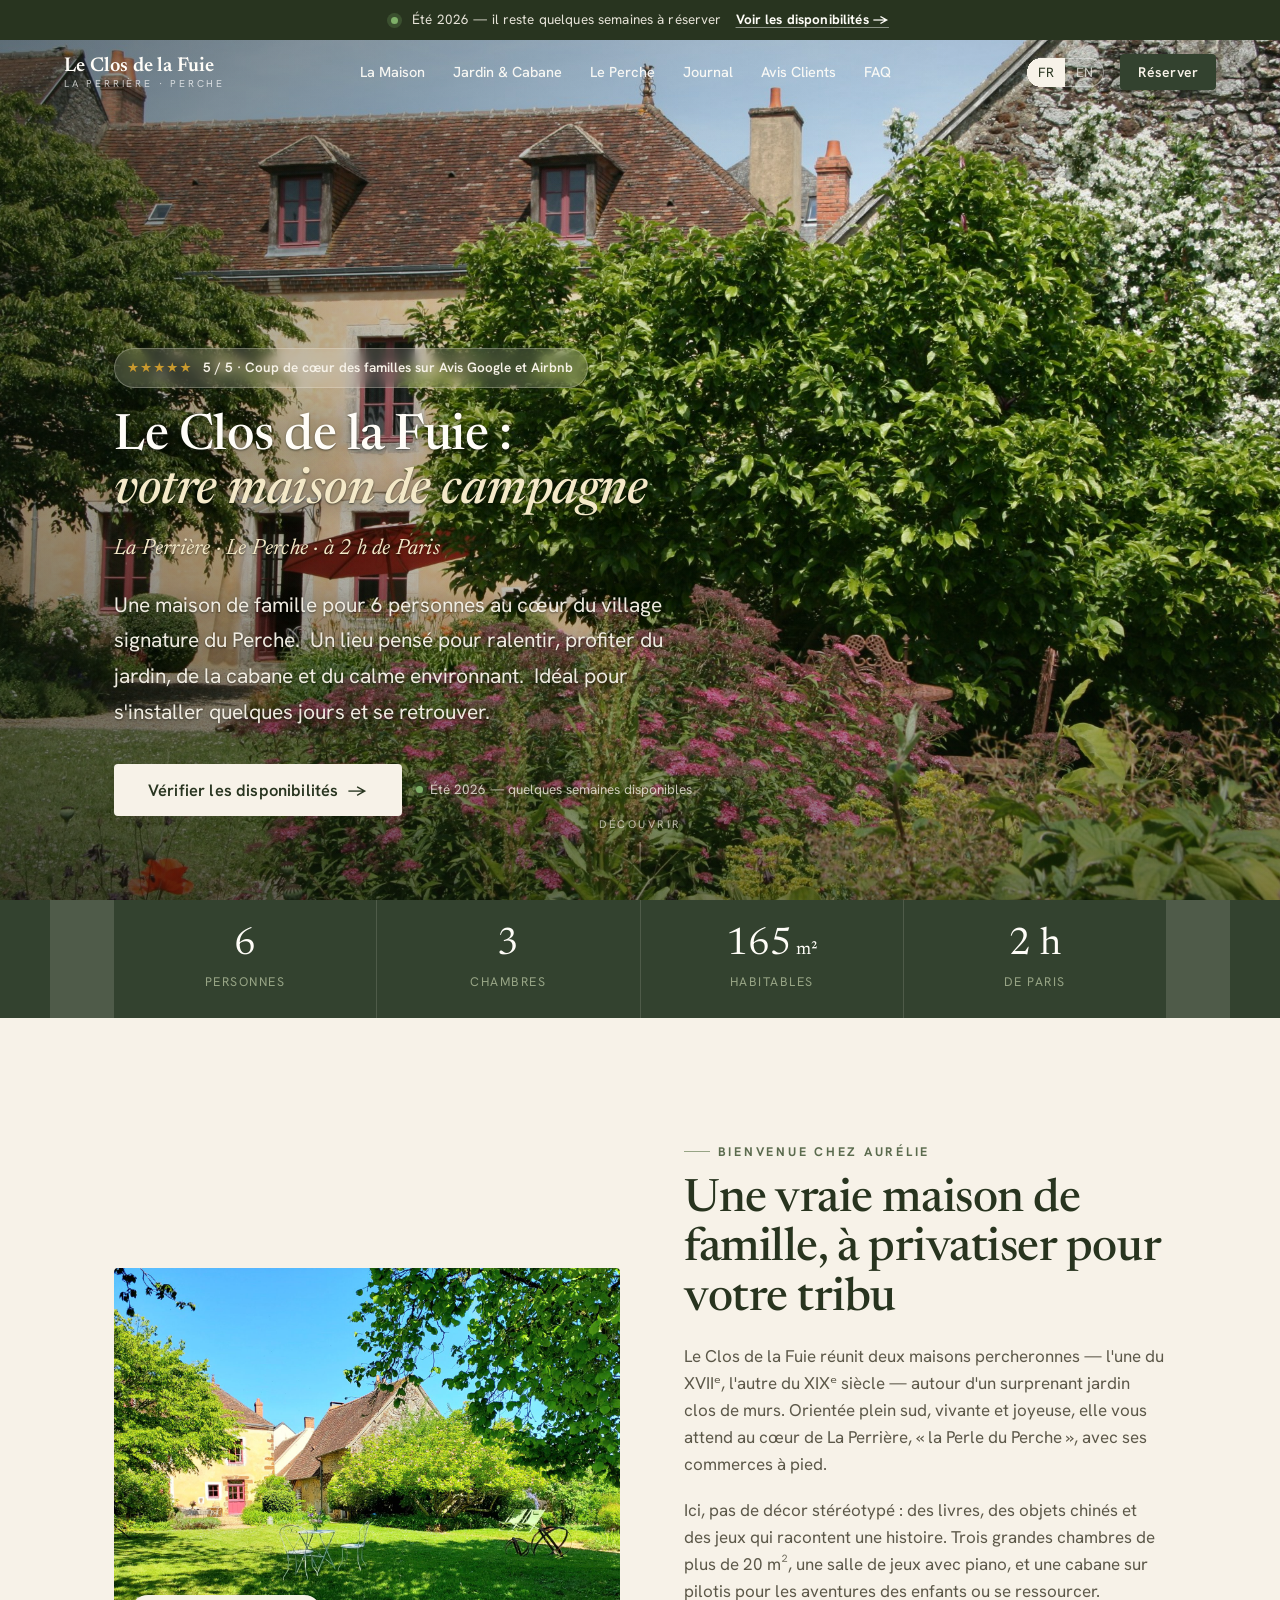
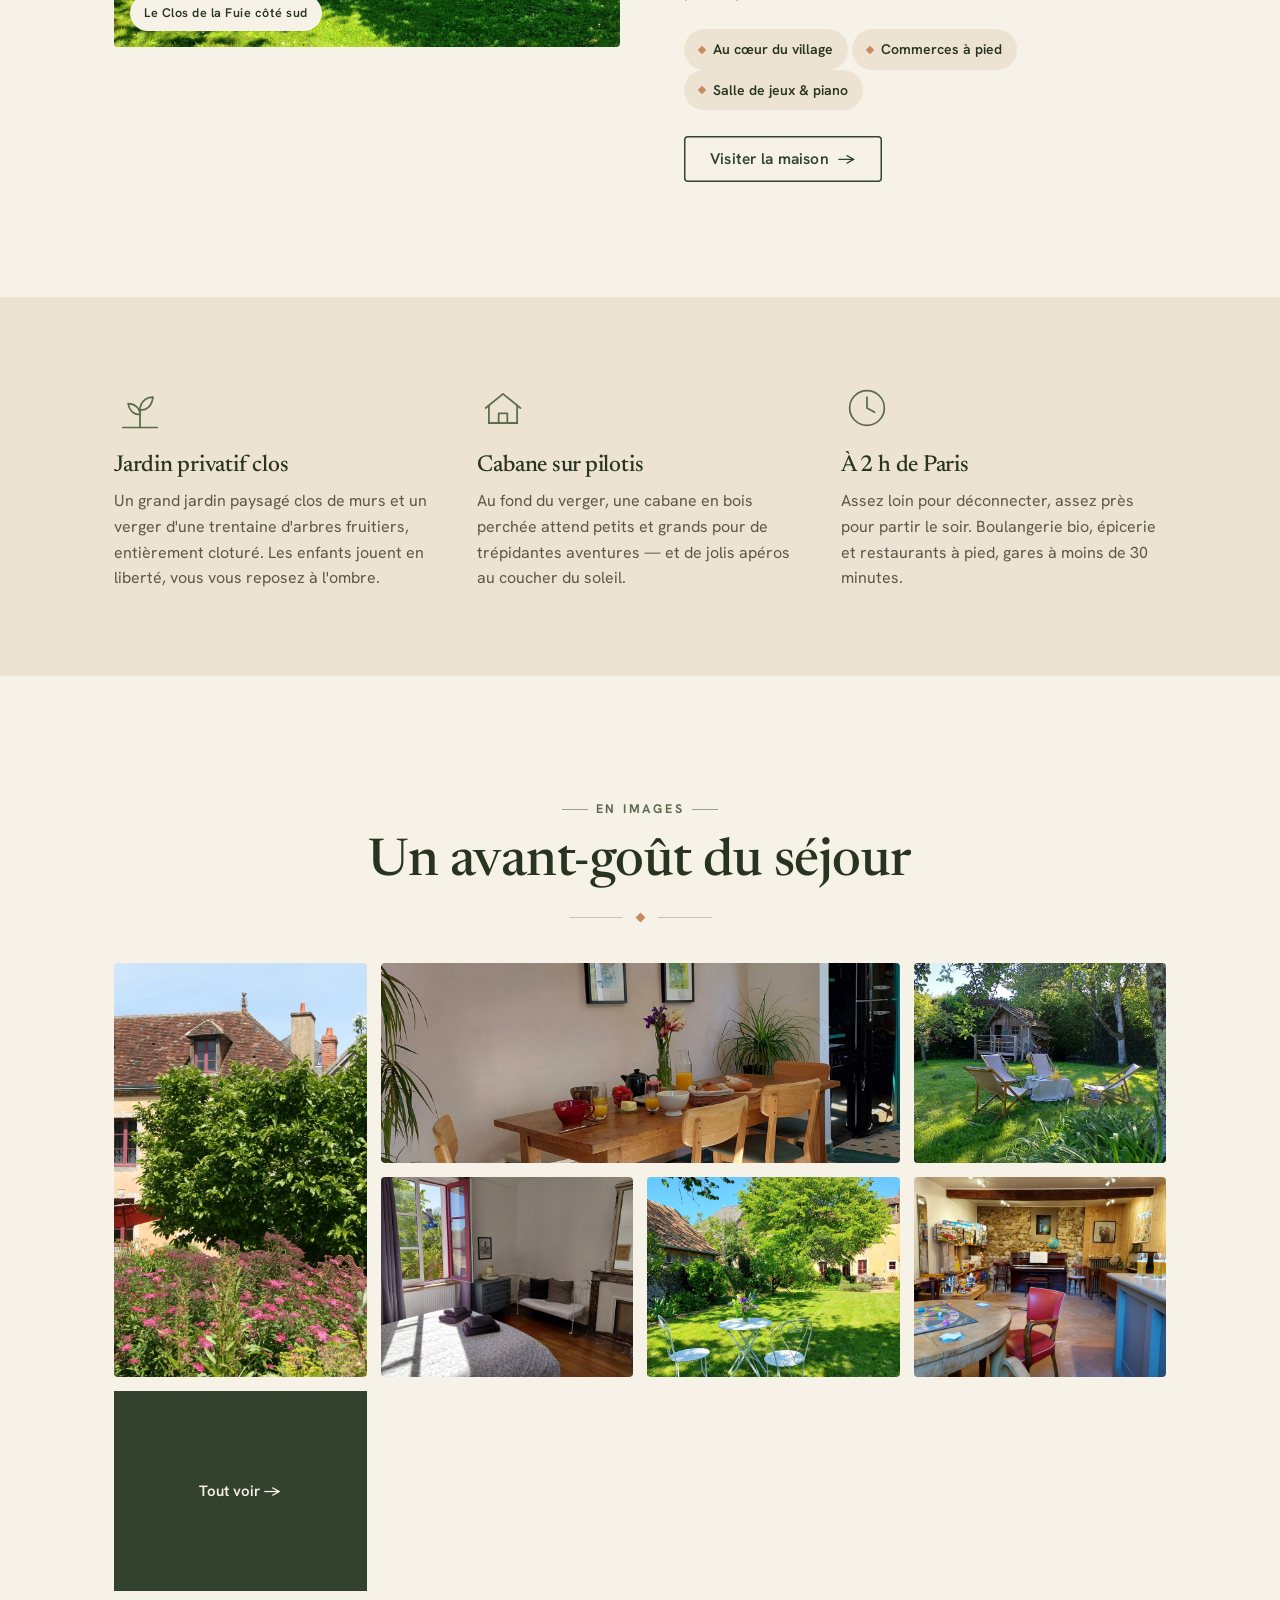
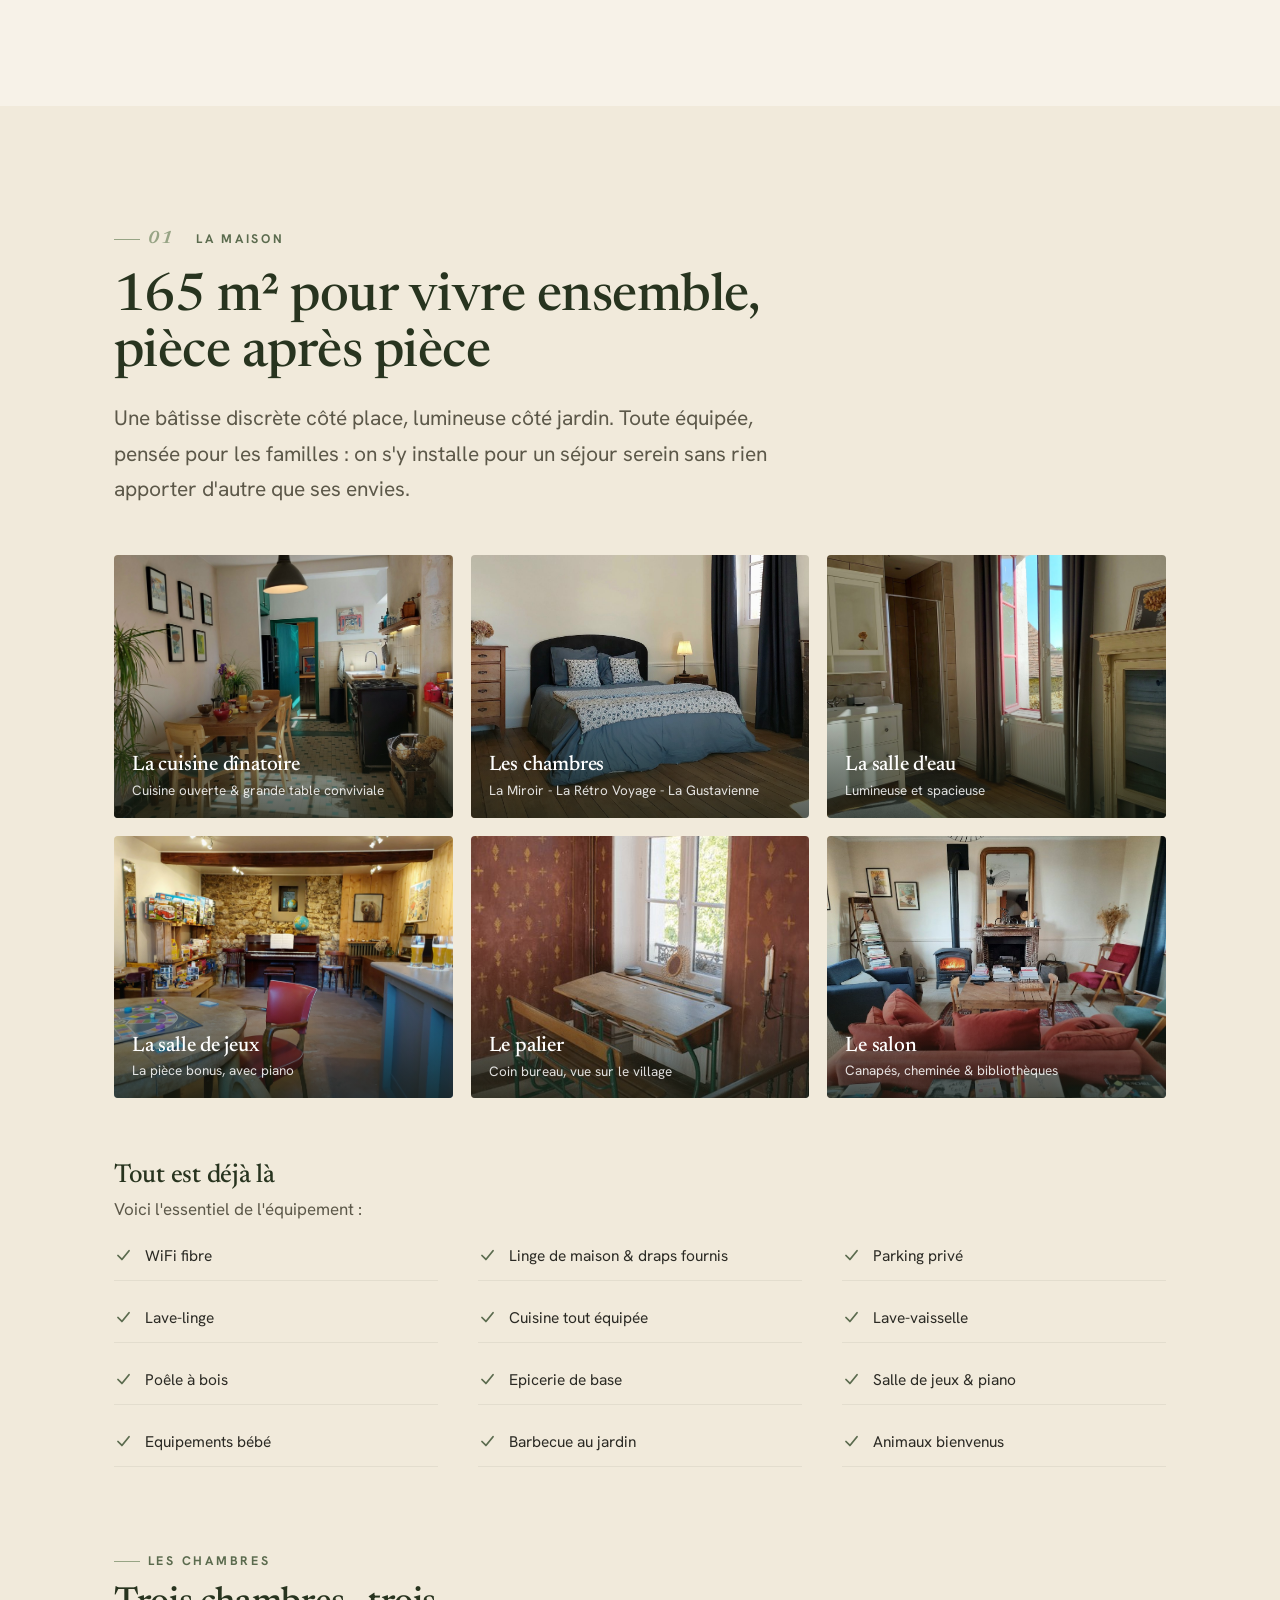
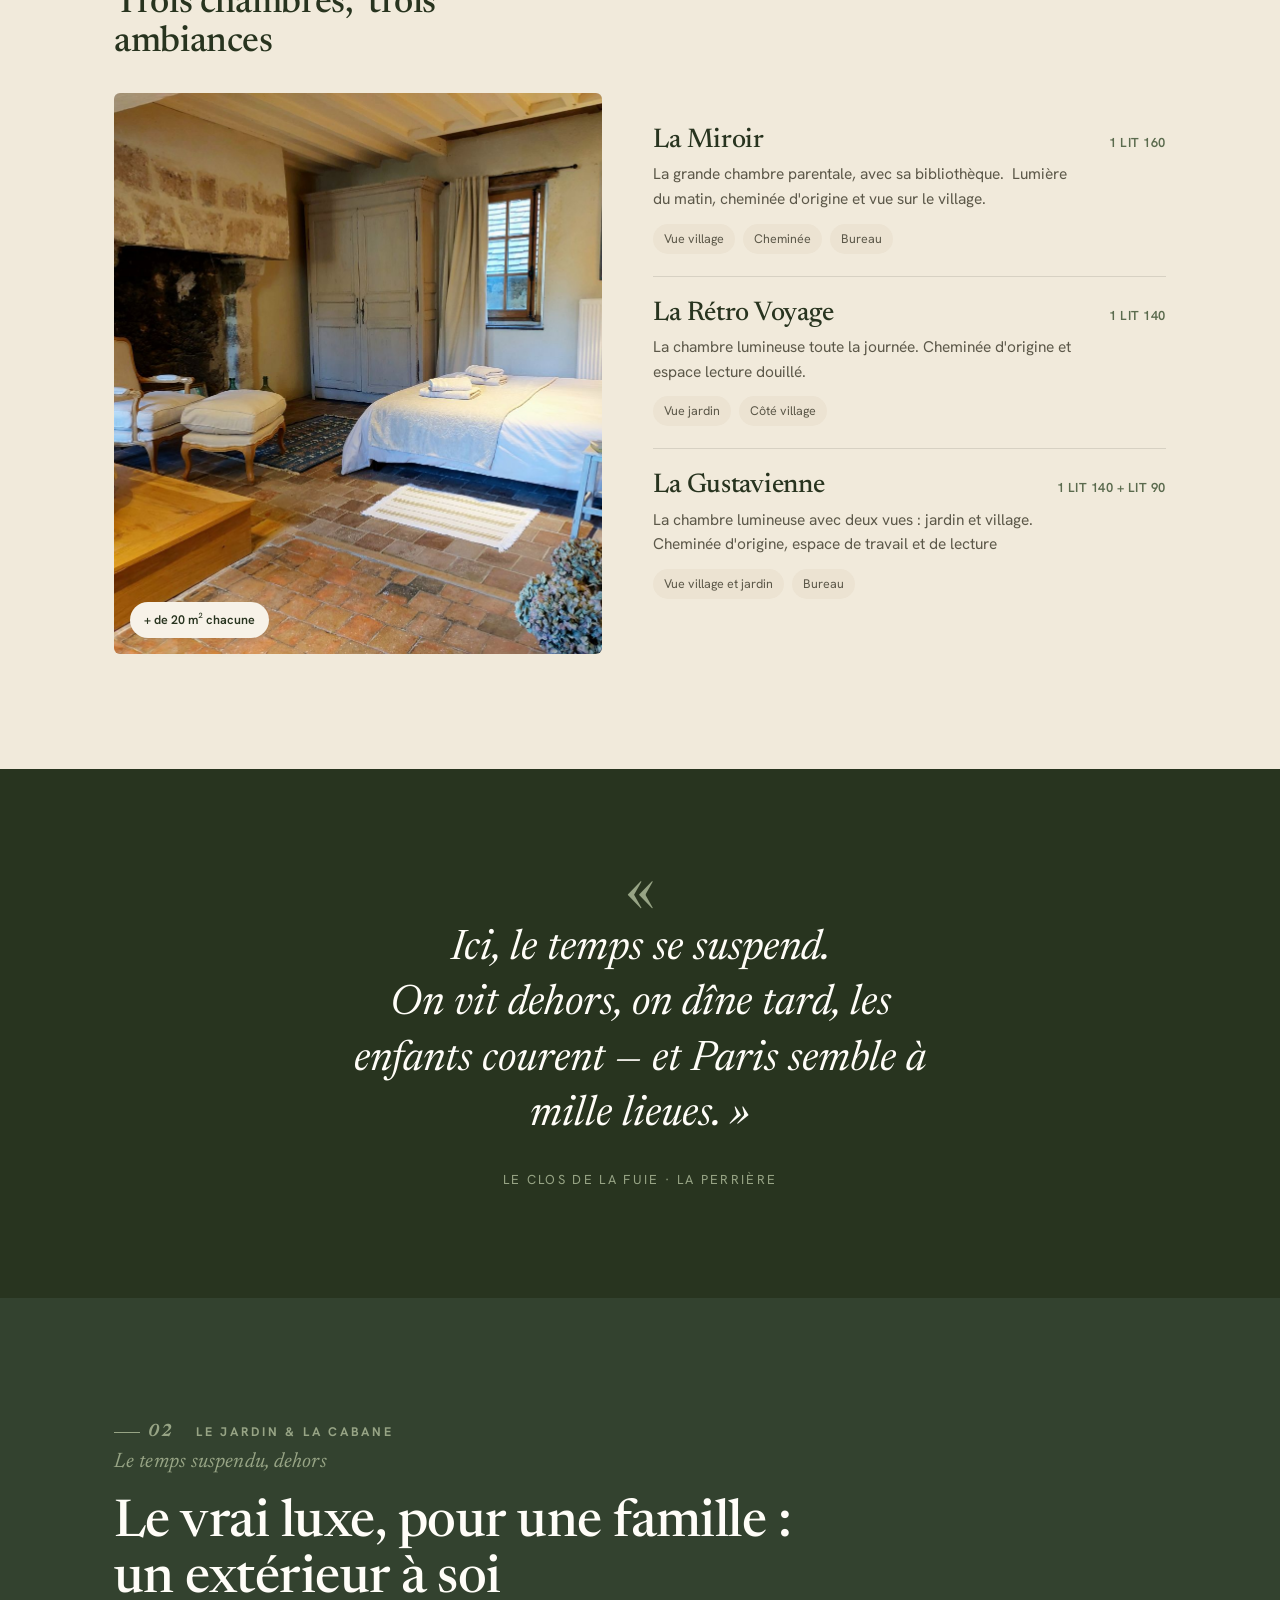
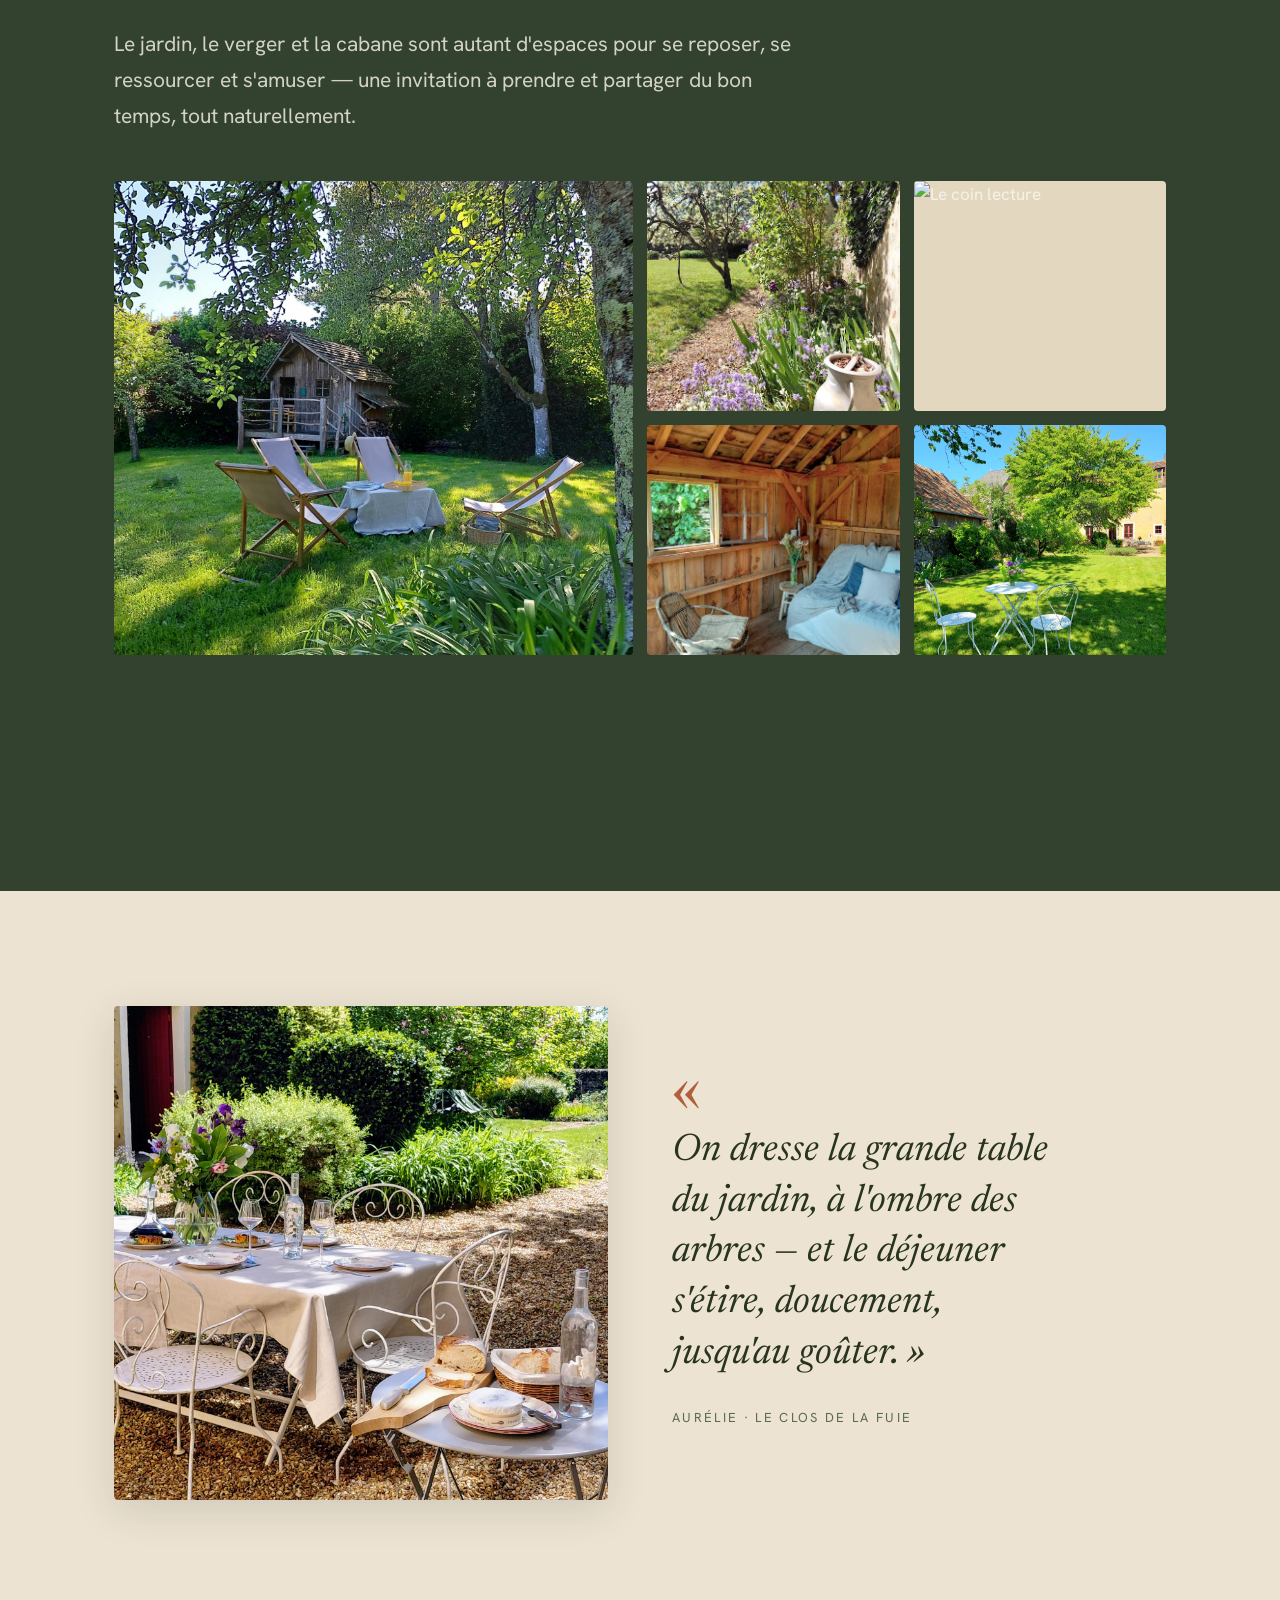
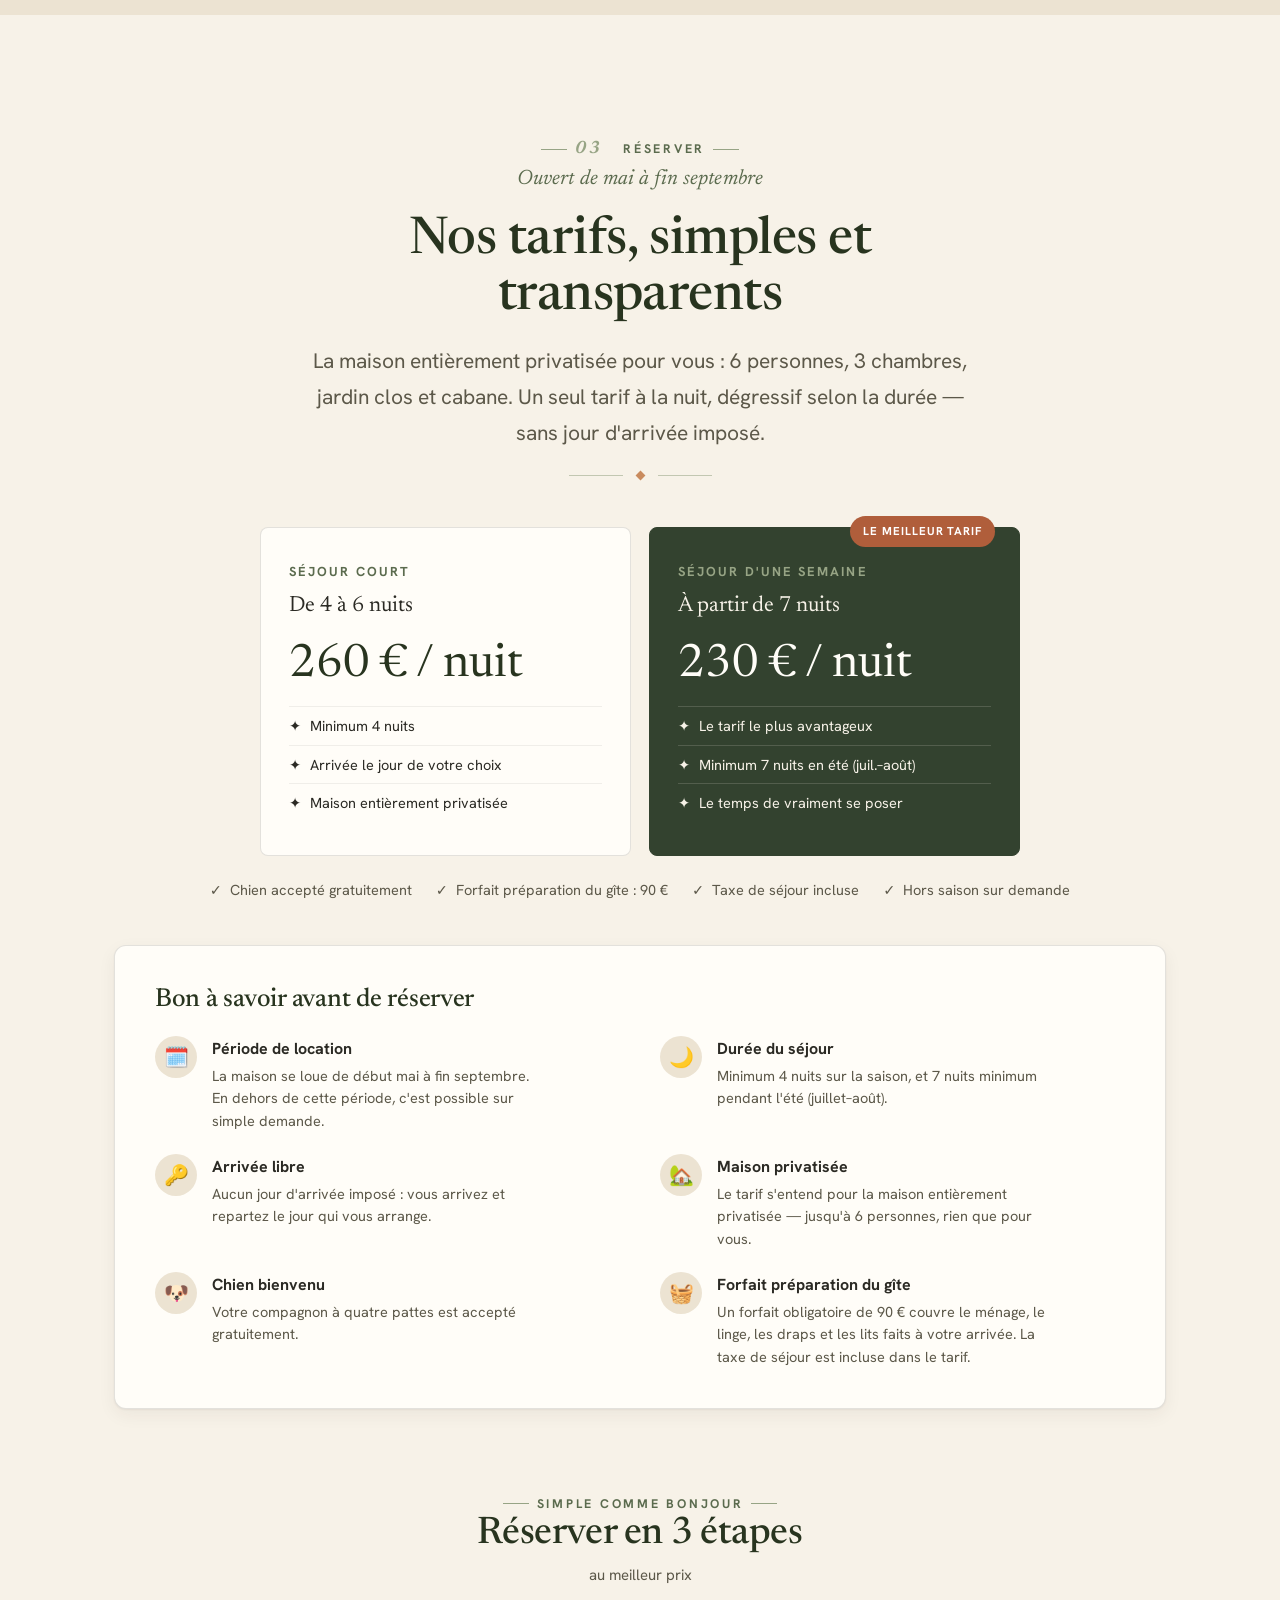
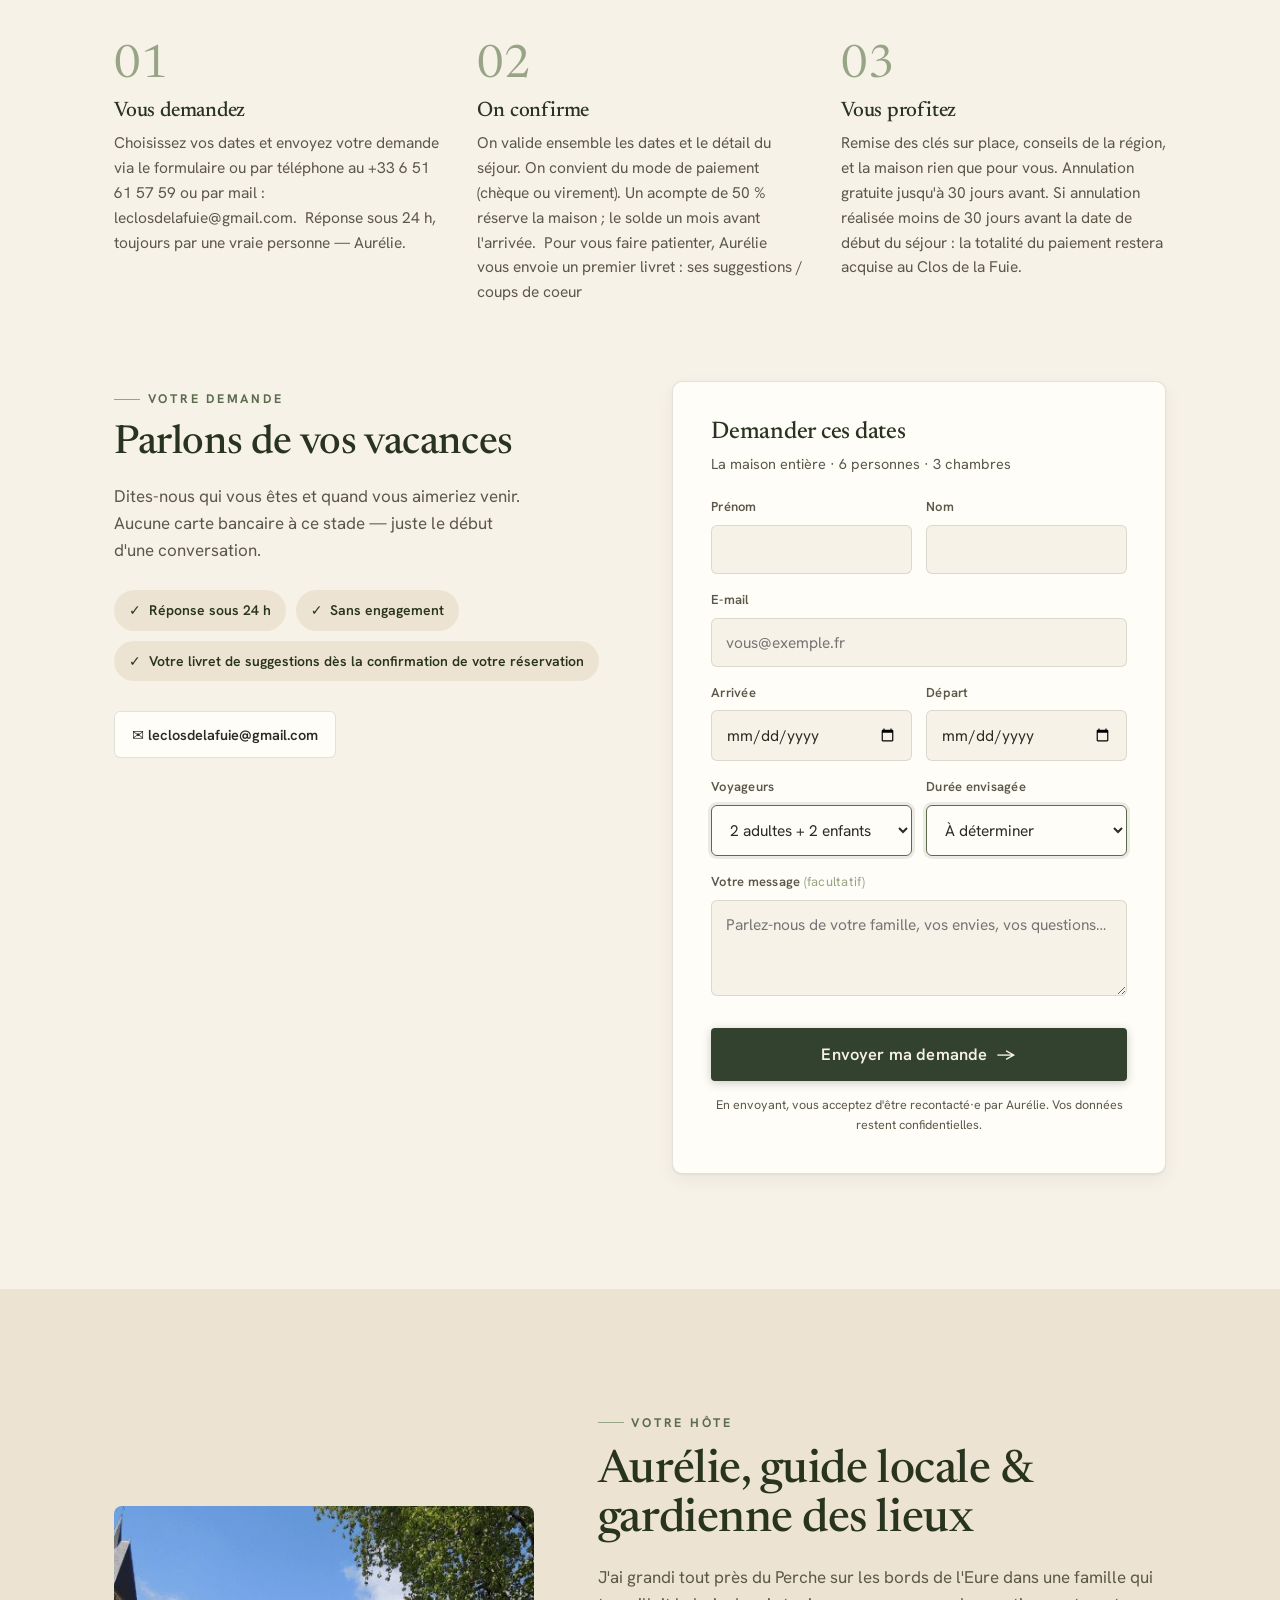
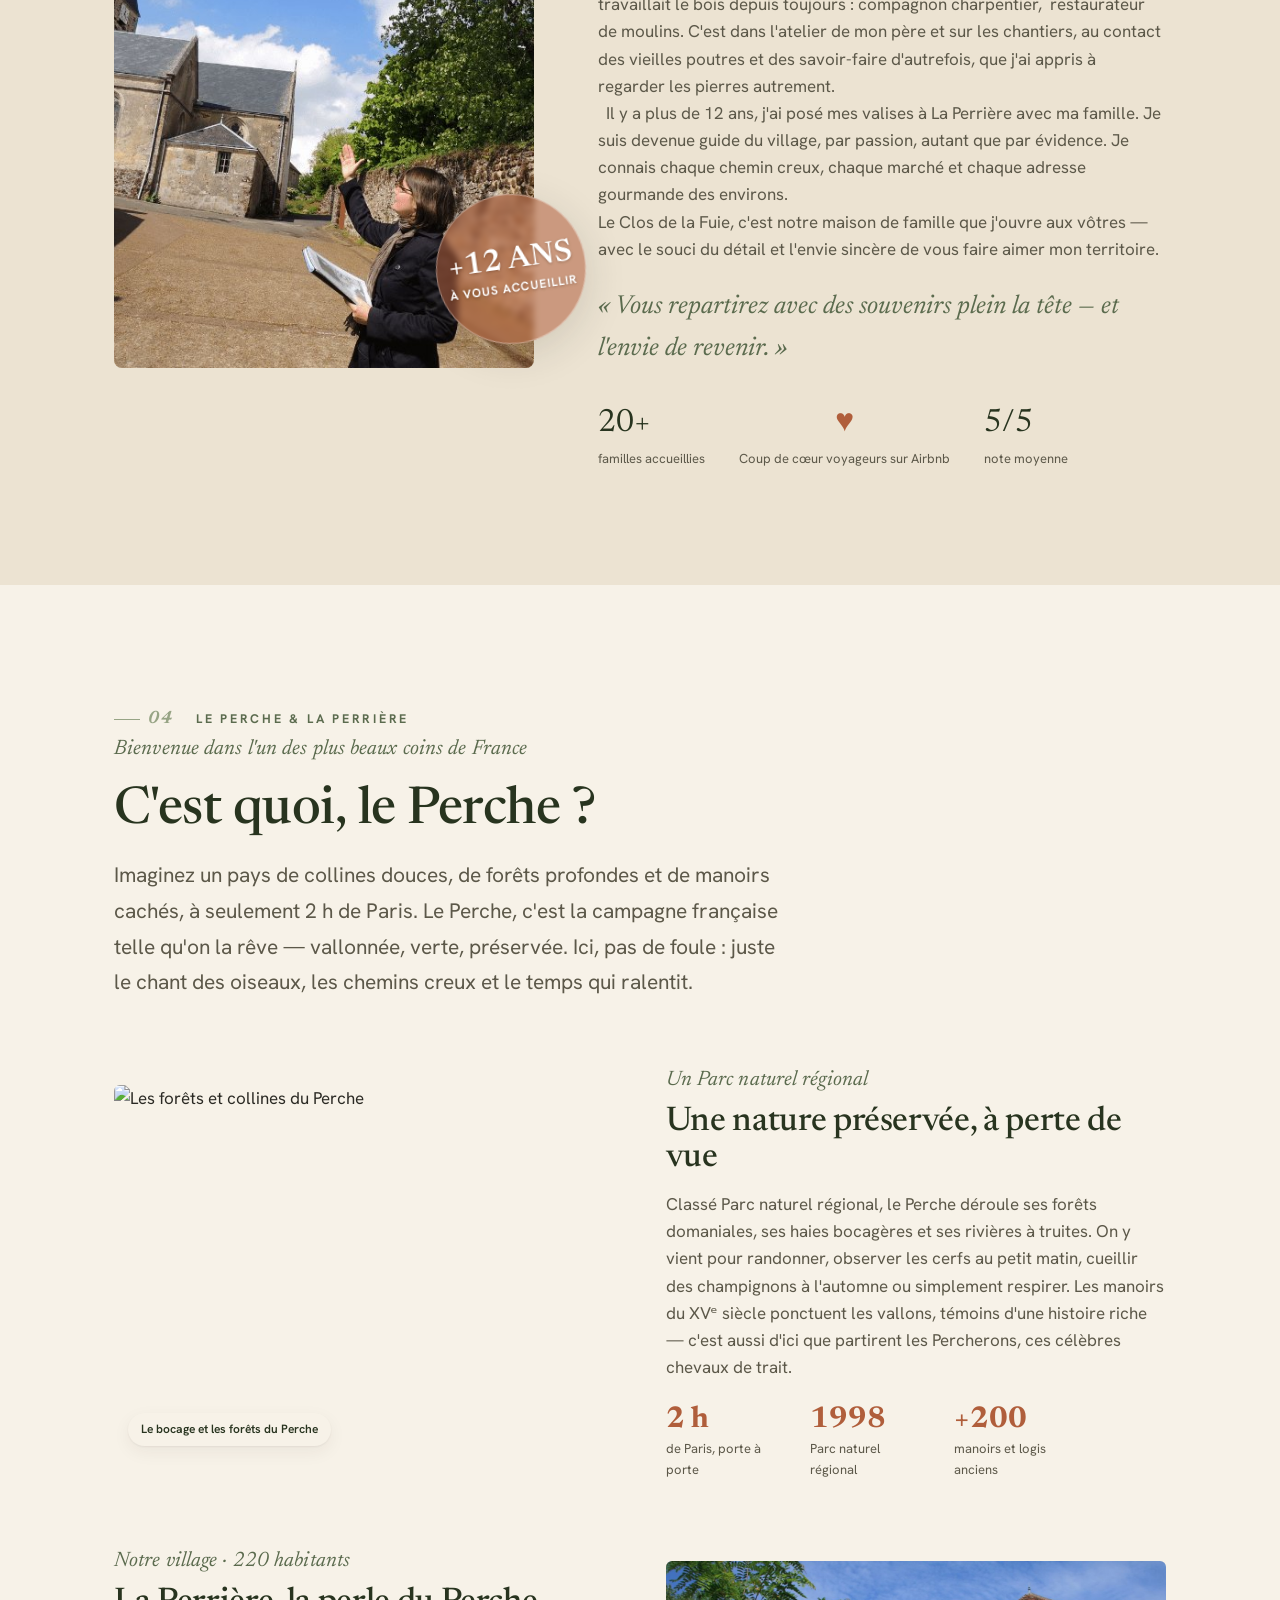
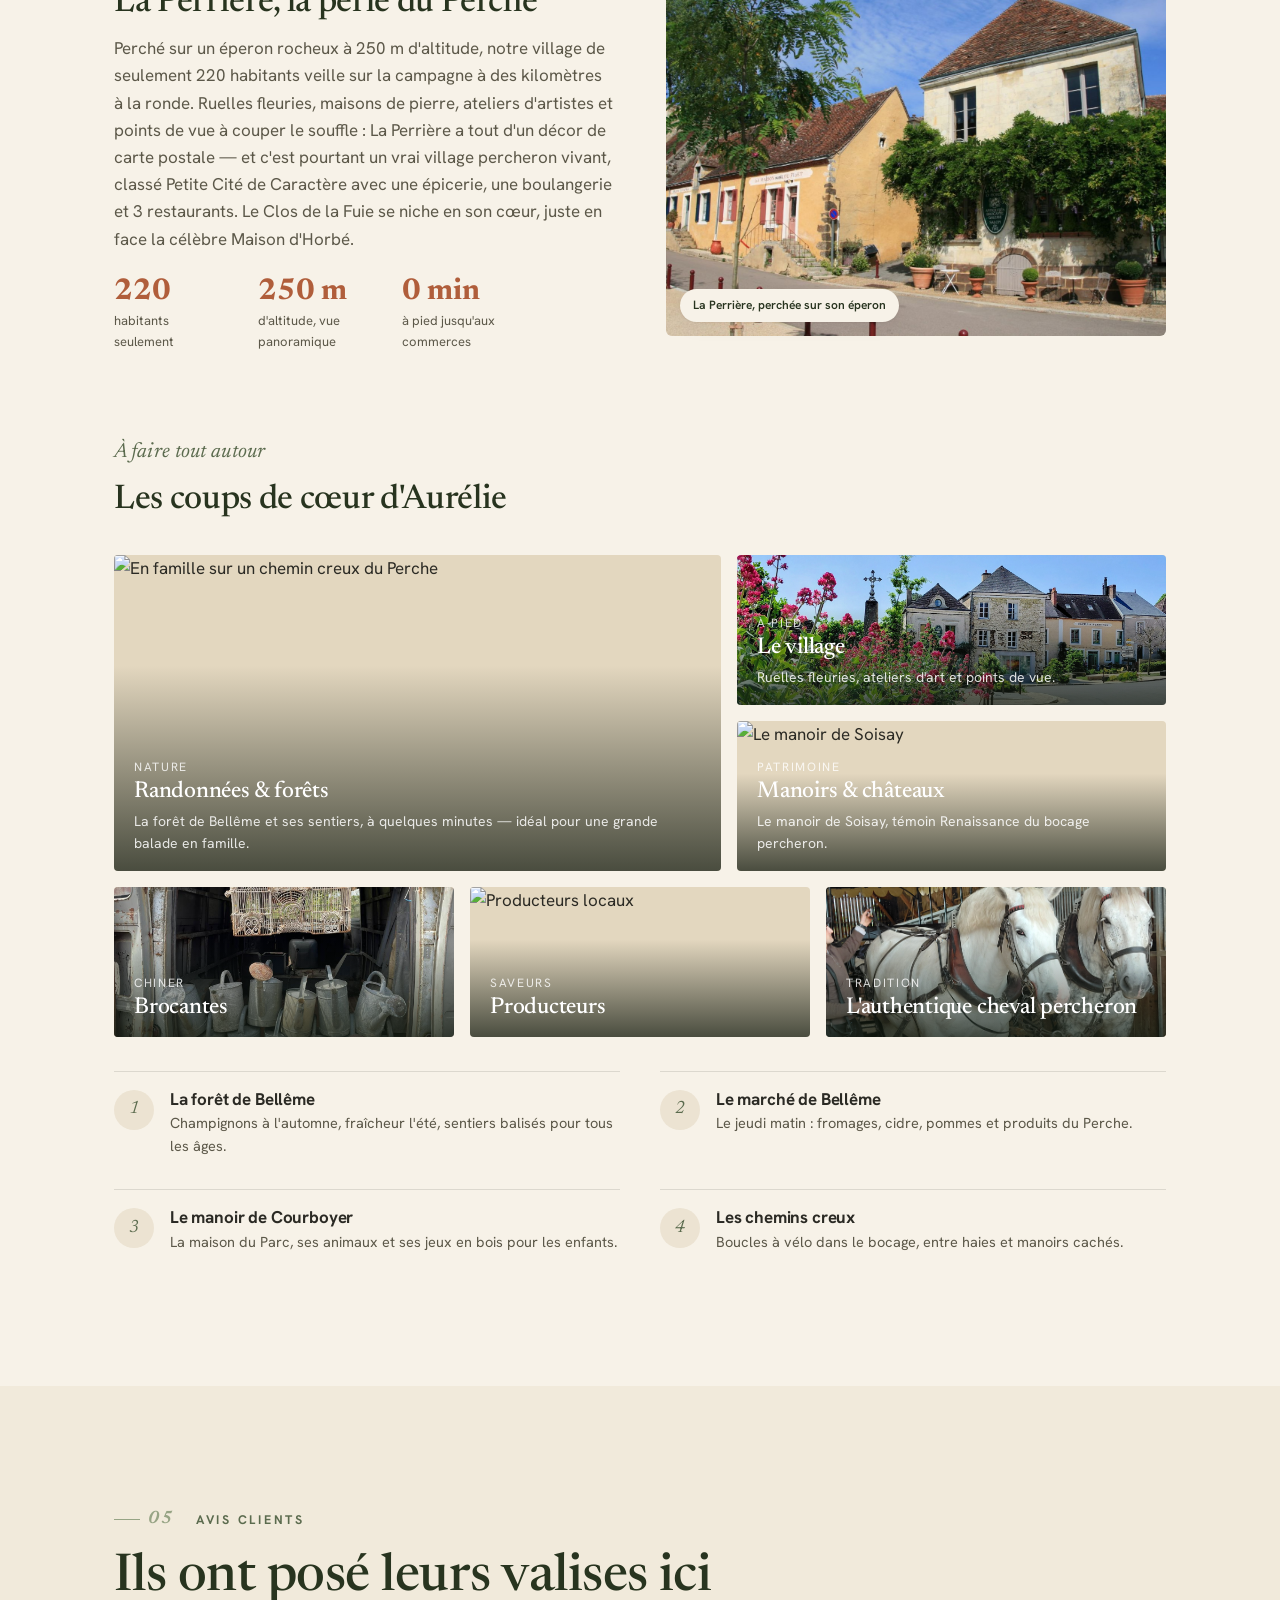
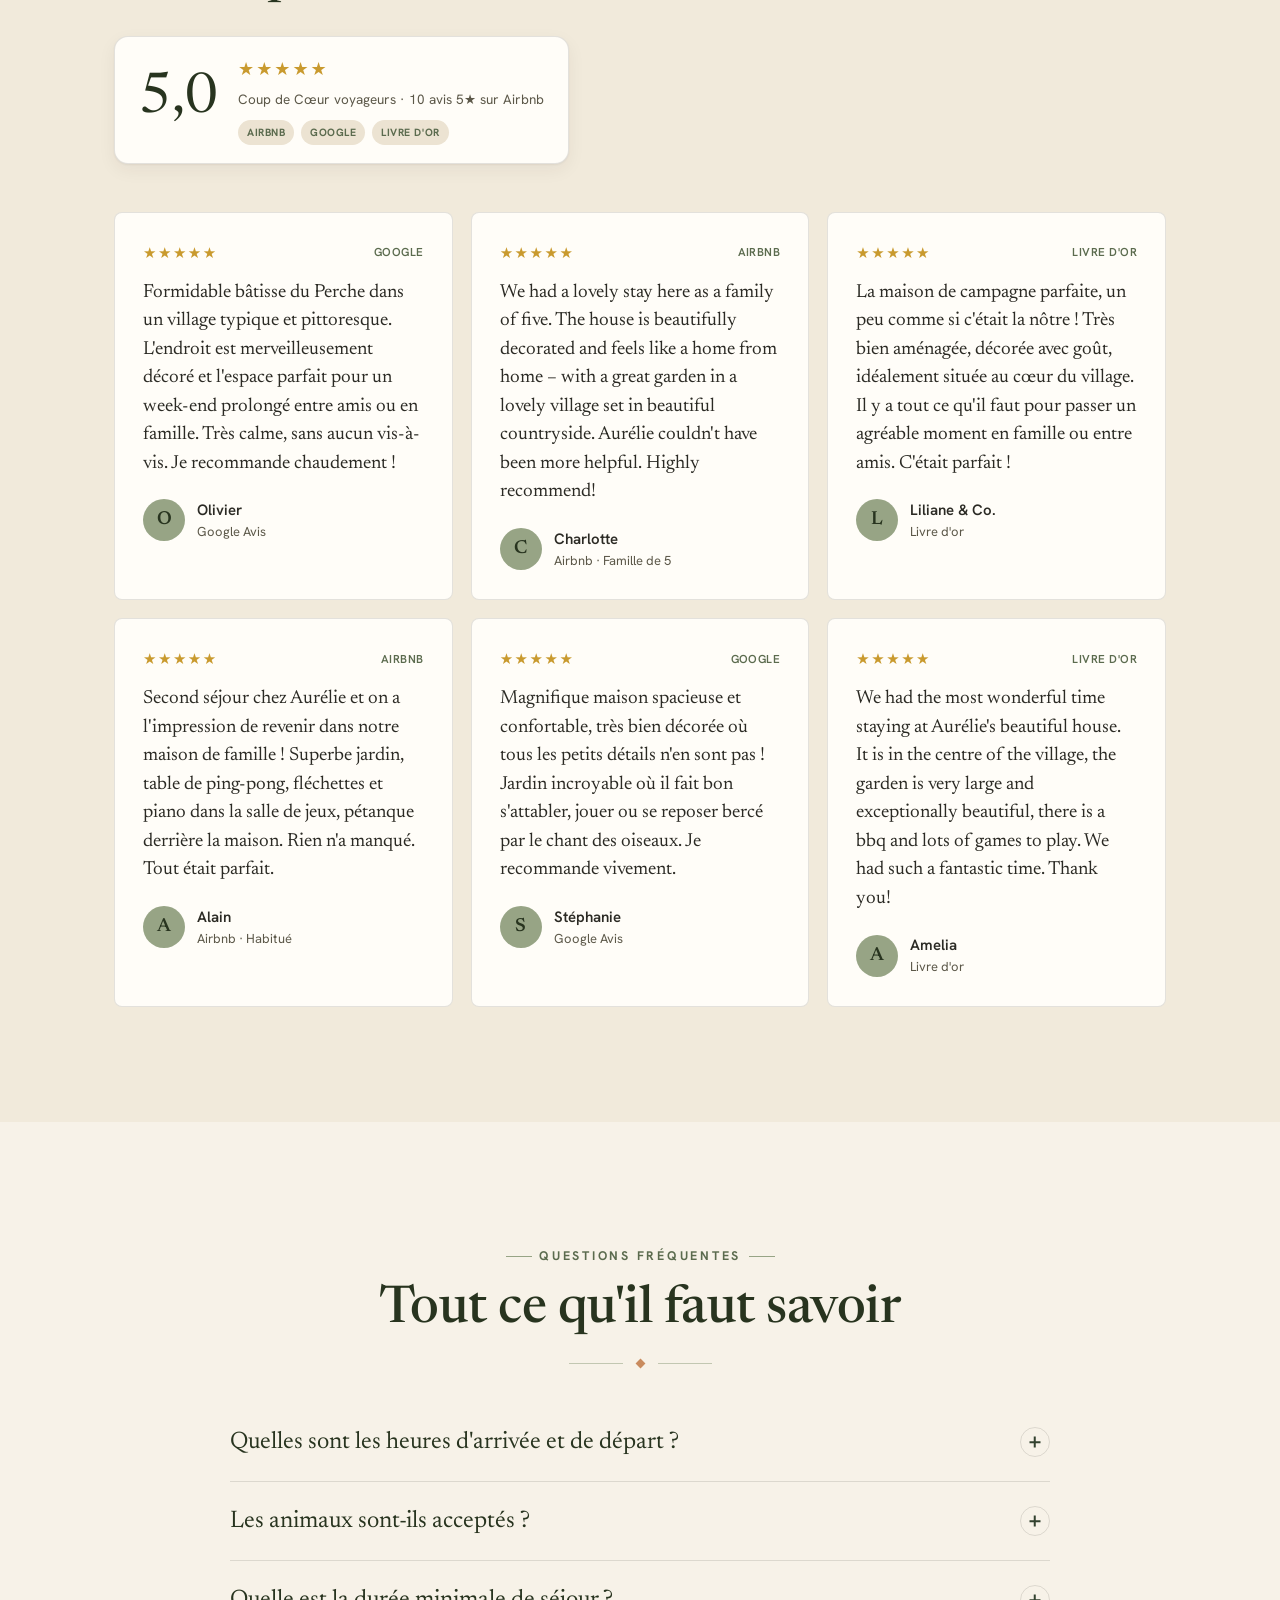
==== index.html @ accca83d "contenu: implémentation site Claude Design (Le Clos de la Fuie)" ====
<!DOCTYPE html>
<html lang="fr">
<head>
<meta charset="UTF-8">
<meta name="viewport" content="width=device-width, initial-scale=1">
<title>Le Clos de la Fuie — Gîte familial dans le Perche, 6 personnes | La Perrière, Normandie</title>
<meta name="description" content="Gîte de charme dans le Perche à La Perrière, à 2h de Paris. Maison de famille pour 6 personnes, 3 chambres, jardin clos et cabane sur pilotis. Location à la semaine en Normandie pour les familles.">
<link rel="preconnect" href="https://fonts.googleapis.com">
<link rel="preconnect" href="https://fonts.gstatic.com" crossorigin>
<link href="https://fonts.googleapis.com/css2?family=Newsreader:ital,opsz,wght@0,6..72,400;0,6..72,500;0,6..72,600;1,6..72,400;1,6..72,500&family=Hanken+Grotesk:wght@400;500;600;700&display=swap" rel="stylesheet">
<link rel="stylesheet" href="styles.css">
</head>
<body>

<!-- ===================== SEASON TOP BAR ===================== -->
<div class="topbar" id="topbar">
  <span class="tb-dot"></span>
  <span class="tb-msg" data-i18n="tb.msg">Été 2026 — il reste quelques semaines à réserver</span>
  <a href="#reserver" data-i18n="tb.cta">Voir les disponibilités →</a>
</div>

<!-- ===================== NAV ===================== -->
<nav class="nav" id="nav">
  <a class="nav-brand" href="#top">
    <span class="mark">Le Clos de la Fuie</span>
    <span class="sub">La Perrière · Perche</span>
  </a>
  <div class="nav-links">
    <a href="#maison" data-i18n="nav.house">La Maison</a>
    <a href="#jardin" data-i18n="nav.garden">Jardin &amp; Cabane</a>
    <a href="#territoire" data-i18n="nav.region">Le Perche</a>
    <a href="#journal" data-i18n="nav.journal">Journal</a>
    <a href="#avis" data-i18n="nav.reviews">Avis</a>
    <a href="#faq" data-i18n="nav.faq">FAQ</a>
  </div>
  <div class="nav-right">
    <div class="lang" id="lang">
      <button data-lang="fr" class="on">FR</button>
      <button data-lang="en">EN</button>
    </div>
    <a href="#reserver" class="btn btn-primary btn-sm" data-i18n="nav.cta">Réserver</a>
    <button class="nav-toggle" id="navToggle" aria-label="Menu"><span></span><span></span><span></span></button>
  </div>
</nav>

<div class="mobile-menu" id="mobileMenu">
  <a href="#maison"><span data-i18n="nav.house">La Maison</span><small data-i18n="mm.house">Chambres, pièce de vie, équipements</small></a>
  <a href="#jardin"><span data-i18n="nav.garden">Jardin &amp; Cabane</span><small data-i18n="mm.garden">Le jardin clos & la cabane sur pilotis</small></a>
  <a href="#territoire"><span data-i18n="nav.region">Le Perche</span><small data-i18n="mm.region">Le village &amp; la région</small></a>
  <a href="#journal"><span data-i18n="nav.journal">Journal</span><small data-i18n="mm.journal">Le blog &amp; nos articles</small></a>
  <a href="#avis"><span data-i18n="nav.reviews">Avis</span><small data-i18n="mm.reviews">Ce que disent nos hôtes</small></a>
  <a href="#reserver" class="btn btn-light btn-lg mm-cta" data-i18n="nav.cta">Réserver</a>
</div>

<span id="top"></span>

<!-- ===================== HERO ===================== -->
<header class="hero">
  <div class="hero-inner">
    <div class="hero-rating">
      <span class="stars">★★★★★</span>
      <span data-i18n="hero.rating">5 / 5 · Coup de cœur des familles sur Avis Google et Airbnb</span>
    </div>
    <h1 class="hero-anim" data-i18n="hero.h1" style="font-size: 50px">Le Clos de la Fuie&nbsp;:<br><em>votre maison de campagne</em></h1>
    <p class="hero-loc hero-anim" data-i18n="hero.loc">La Perrière · Le Perche · à 2 h de Paris</p>
    <p class="lead hero-anim" data-i18n="hero.lead">Une maison de famille pour 6 personnes au cœur du village signature du Perche. 
Un lieu pensé pour ralentir, profiter du jardin, de la cabane et du calme environnant. 
Idéal pour s'installer quelques jours et se retrouver.</p>
    <div class="hero-actions hero-anim">
      <a href="#reserver" class="btn btn-light btn-lg" data-i18n="hero.cta1">Vérifier les disponibilités <span class="arrow">→</span></a>
      <span class="note"><span class="dot"></span><span data-i18n="hero.avail">Été 2026 — quelques semaines disponibles</span></span>
    </div>
  </div>
  <div class="scroll-cue"><span data-i18n="hero.scroll">Découvrir</span><span class="l"></span></div>
</header>

<!-- ===================== FACTS ===================== -->
<section class="facts">
  <div class="wrap">
    <div class="fact"><div class="n">6</div><div class="l" data-i18n="facts.guests">Personnes</div></div>
    <div class="fact"><div class="n">3</div><div class="l" data-i18n="facts.bedrooms">Chambres</div></div>
    <div class="fact"><div class="n">165<small style="font-size:.5em"> m²</small></div><div class="l" data-i18n="facts.surface">Habitables</div></div>
    <div class="fact"><div class="n">2 h</div><div class="l" data-i18n="facts.paris">De Paris</div></div>
  </div>
</section>

<!-- ===================== INTRO / WELCOME ===================== -->
<section class="section" id="intro">
  <div class="wrap">
    <div class="split">
      <div class="split-media reveal">
        <img src="images/real-garden-wide.jpg" alt="La façade ocre et le jardin clos du Clos de la Fuie">
        <span class="tag" data-i18n="intro.tag">Le Clos de la Fuie côté sud</span>
      </div>
      <div class="split-body reveal d1">
        <span class="overline" data-i18n="intro.over">Bienvenue chez Aurélie</span>
        <h2 data-i18n="intro.h2">Une vraie maison de famille, à privatiser pour votre tribu</h2>
        <p data-i18n="intro.p1">Le Clos de la Fuie réunit deux maisons percheronnes — l'une du XVIIᵉ, l'autre du XIXᵉ siècle — autour d'un surprenant jardin clos de murs. Orientée plein sud, vivante et joyeuse, elle vous attend au cœur de La Perrière, « la Perle du Perche », avec ses commerces à pied.</p>
        <p data-i18n="intro.p2">Ici, pas de décor stéréotypé : des livres, des objets chinés et des jeux qui racontent une histoire. Trois grandes chambres de plus de 20 m², une salle de jeux avec piano, et une cabane sur pilotis pour les aventures des enfants ou se ressourcer.</p>
        <div class="chips" style="margin-top:24px">
          <span class="chip"><span class="ch-dia"></span><span data-i18n="hl1">Au cœur du village</span></span>
          <span class="chip"><span class="ch-dia"></span><span data-i18n="hl2">Commerces à pied</span></span>
          <span class="chip"><span class="ch-dia"></span><span data-i18n="hl3">Salle de jeux &amp; piano</span></span>
        </div>
        <a href="#maison" class="btn btn-ghost" data-i18n="intro.cta">Visiter la maison <span class="arrow">→</span></a>
      </div>
    </div>
  </div>
</section>

<!-- ===================== SELLING POINTS ===================== -->
<section class="section tight bg-sand">
  <div class="wrap">
    <div class="points">
      <div class="point reveal">
        <div class="ic"><svg viewBox="0 0 48 48" fill="none" stroke="currentColor" stroke-width="1.6" stroke-linecap="round" stroke-linejoin="round"><path d="M24 42V26"/><path d="M24 26c0-7 5-12 12-12-1 7-5 12-12 12Z"/><path d="M24 30c0-6-5-10-11-10 1 6 5 10 11 10Z"/><path d="M8 42h32"/></svg></div>
        <h3 data-i18n="pt1.h">Jardin privatif clos</h3>
        <p data-i18n="pt1.p">Un grand jardin paysagé clos de murs et un verger d'une trentaine d'arbres fruitiers, entièrement cloturé. Les enfants jouent en liberté, vous vous reposez à l'ombre.</p>
      </div>
      <div class="point reveal d1">
        <div class="ic"><svg viewBox="0 0 48 48" fill="none" stroke="currentColor" stroke-width="1.6" stroke-linecap="round" stroke-linejoin="round"><path d="M8 24 24 11l16 13"/><path d="M11 22v16h26V22"/><path d="M20 38v-9h8v9"/><path d="M11 38h26"/></svg></div>
        <h3 data-i18n="pt2.h">Cabane sur pilotis</h3>
        <p data-i18n="pt2.p">Au fond du verger, une cabane en bois perchée attend petits et grands pour de trépidantes aventures — et de jolis apéros au coucher du soleil.</p>
      </div>
      <div class="point reveal d2">
        <div class="ic"><svg viewBox="0 0 48 48" fill="none" stroke="currentColor" stroke-width="1.6" stroke-linecap="round" stroke-linejoin="round"><circle cx="24" cy="24" r="16"/><path d="M24 14v10l7 4"/></svg></div>
        <h3 data-i18n="pt3.h">À 2 h de Paris</h3>
        <p data-i18n="pt3.p">Assez loin pour déconnecter, assez près pour partir le soir. Boulangerie bio, épicerie et restaurants à pied, gares à moins de 30 minutes.</p>
      </div>
    </div>
  </div>
</section>

<!-- ===================== GALLERY ===================== -->
<section class="section" id="galerie">
  <div class="wrap">
    <div class="head center reveal" style="margin-bottom:42px">
      <span class="overline center" data-i18n="gal.over">En images</span>
      <h2 data-i18n="gal.h2">Un avant-goût du séjour</h2>
      <div class="sep"><span class="dia"></span></div>
    </div>
    <div class="gallery reveal d1" id="gallery">
      <figure class="g-tall" data-src="images/hero-exterior.jpg" data-cap="La façade plein sud et son jardin fleuri"><img src="images/hero-exterior.jpg" alt="Façade et jardin"><figcaption data-i18n="gal.c1">La façade &amp; le jardin</figcaption></figure>
      <figure class="g-wide" data-src="images/real-dining.jpg" data-cap="La salle à manger et la cuisine, baignées de lumière"><img src="images/real-dining.jpg" alt="Salle à manger"><figcaption data-i18n="gal.c2">La cuisine dînatoire</figcaption></figure>
      <figure data-src="images/cabane-1.jpg" data-cap="La cabane sur pilotis au fond du verger"><img src="images/cabane-1.jpg" alt="Cabane sur pilotis" style="object-position:50% 64%"><figcaption data-i18n="gal.c3">La cabane</figcaption></figure>
      <figure data-src="images/real-bed-stone.jpg" data-cap="Une chambre de caractère et sa cheminée d'origine"><img src="images/real-bed-stone.jpg" alt="Chambre"><figcaption data-i18n="gal.c4">Les chambres</figcaption></figure>
      <figure data-src="images/real-garden-table.jpg" data-cap="Un coin de jardin pour le café du matin"><img src="images/real-garden-table.jpg" alt="Coin jardin"><figcaption data-i18n="gal.c5">Le jardin</figcaption></figure>
      <figure data-src="images/real-gameroom.jpg" data-cap="La salle de jeux et de musique, avec piano et baby-foot"><img src="images/real-gameroom.jpg" alt="Salle de jeux"><figcaption data-i18n="gal.c6">La salle de jeux</figcaption></figure>
      <a class="more" href="#maison"><span data-i18n="gal.more">Tout voir →</span></a>
    </div>
  </div>
</section>

<!-- ===================== LA MAISON ===================== -->
<section class="section bg-linen2" id="maison">
  <div class="wrap">
    <div class="head reveal">
      <span class="overline"><span class="section-num">01</span> &nbsp;<span data-i18n="house.over">La Maison</span></span>
      <h2 data-i18n="house.h2">165 m² pour vivre ensemble, pièce après pièce</h2>
      <p class="lead" data-i18n="house.lead">Une bâtisse discrète côté place, lumineuse côté jardin. Toute équipée, pensée pour les familles : on s'y installe pour un séjour serein sans rien apporter d'autre que ses envies.</p>
    </div>

    <div class="rooms reveal d1" style="margin-top:48px">
      <div class="room" data-src="images/real-kitchen.jpg" data-cap="La pièce de vie — cuisine et grande table conviviale">
        <img src="images/real-kitchen.jpg" alt="Pièce de vie">
        <div class="meta"><h3 data-i18n="room1.h">La cuisine dînatoire</h3><p data-i18n="room1.p">Cuisine ouverte &amp; grande table conviviale</p></div>
      </div>
      <div class="room" data-src="images/real-bed-blue.jpg" data-cap="3 chambres de plus de 20 m² chacune">
        <img src="images/real-bed-blue.jpg" alt="Chambres">
        <div class="meta"><h3 data-i18n="room2.h">Les chambres</h3><p data-i18n="room2.p">La Miroir - La Rétro Voyage - La Gustavienne</p></div>
      </div>
      <div class="room" data-src="images/real-bathroom.jpg" data-cap="La salle d'eau, lumineuse et spacieuse">
        <img src="images/real-bathroom.jpg" alt="Salle d'eau">
        <div class="meta"><h3 data-i18n="room3.h">La salle d'eau</h3><p data-i18n="room3.p">Lumineuse et spacieuse</p></div>
      </div>
      <div class="room" data-src="images/real-gameroom.jpg" data-cap="La salle de jeux et de musique, avec piano">
        <img src="images/real-gameroom.jpg" alt="Salle de jeux">
        <div class="meta"><h3 data-i18n="room4.h">La salle de jeux</h3><p data-i18n="room4.p">La pièce bonus, avec piano</p></div>
      </div>
      <div class="room" data-src="images/palier.jpg" data-cap="Le palier-bureau, avec vue sur le village">
        <img src="images/palier.jpg" alt="Palier" style="object-position:50% 62%">
        <div class="meta"><h3 data-i18n="room5.h">Le palier</h3><p data-i18n="room5.p">Coin bureau, vue sur le village</p></div>
      </div>
      <div class="room" data-src="images/house-interior.jpg" data-cap="Le coin cheminée pour les soirées d'automne">
        <img src="images/house-interior.jpg" alt="Coin cheminée">
        <div class="meta"><h3 data-i18n="room6.h">Le salon</h3><p data-i18n="room6.p">Canapés, cheminée &amp; bibliothèques</p></div>
      </div>
    </div>

    <div style="margin-top:64px" class="reveal">
      <h3 style="font-size:26px; margin-bottom:6px" data-i18n="equip.h">Tout est déjà là</h3>
      <p style="color:var(--ink-soft); margin-bottom:6px" data-i18n="equip.sub">Voici l'essentiel de l'équipement :</p>
      <ul class="equip" id="equip"></ul>
    </div>

    <!-- named bedrooms (insp. Partoucie) -->
    <div style="margin-top:76px" class="reveal">
      <span class="overline"><span data-i18n="beds.over">Les chambres</span></span>
      <h3 style="font-size:clamp(24px,3.4vw,36px); margin-top:14px; max-width:18ch" data-i18n="beds.h">Trois chambres, 
trois ambiances</h3>
      <div class="beds">
        <div class="beds-media">
          <img src="images/real-bed-named.jpg" alt="Une chambre de caractère, avec cheminée d'origine">
          <span class="tag" data-i18n="beds.tag">+ de 20 m² chacune</span>
        </div>
        <div class="bedlist">
          <div class="bedrow">
            <div class="bh"><h4 data-i18n="bed1.h">La Miroir</h4><span class="cfg" data-i18n="bed1.cfg">1 lit 160</span></div>
            <p data-i18n="bed1.p">La grande chambre parentale, avec sa bibliothèque.  Lumière du matin, cheminée d'origine et vue sur le village.</p>
            <div class="feat"><span data-i18n="bed1.f1">Vue village</span><span data-i18n="bed1.f2">Cheminée</span><span data-i18n="bed1.f3">Bureau</span></div>
          </div>
          <div class="bedrow">
            <div class="bh"><h4 data-i18n="bed2.h">La Rétro Voyage</h4><span class="cfg" data-i18n="bed2.cfg">1 LIT 140</span></div>
            <p data-i18n="bed2.p">La chambre lumineuse toute la journée.
Cheminée d'origine et espace lecture douillé.</p>
            <div class="feat"><span data-i18n="bed2.f1">Vue jardin</span><span data-i18n="bed2.f2">Côté village</span></div>
          </div>
          <div class="bedrow">
            <div class="bh"><h4 data-i18n="bed3.h">La Gustavienne</h4><span class="cfg" data-i18n="bed3.cfg">1 LIT 140 + LIT 90</span></div>
            <p data-i18n="bed3.p">La chambre lumineuse avec deux vues : jardin et village.
Cheminée d'origine, espace de travail et de lecture</p>
            <div class="feat"><span data-i18n="bed3.f1">Vue village et jardin</span><span data-i18n="bed3.f2">Bureau</span></div>
          </div>
        </div>
      </div>
    </div>
  </div>
</section>

<!-- ===================== PULL QUOTE BAND ===================== -->
<section class="quoteband reveal">
  <span class="qb-mark">«</span>
  <blockquote data-i18n="qb.text">Ici, le temps se suspend.<br>On vit dehors, on dîne tard, les enfants courent — et Paris semble à mille lieues. »</blockquote>
  <div class="qb-by" data-i18n="qb.by">Le Clos de la Fuie · La Perrière</div>
</section>

<!-- ===================== JARDIN & CABANE ===================== -->
<section class="section bg-forest" id="jardin">
  <div class="wrap">
    <div class="head reveal">
      <span class="overline"><span class="section-num">02</span> &nbsp;<span data-i18n="garden.over">Le Jardin &amp; la Cabane</span></span>
      <span class="kicker" data-i18n="garden.kicker">Le temps suspendu, dehors</span>
      <h2 data-i18n="garden.h2">Le vrai luxe, pour une famille : un extérieur à soi</h2>
      <p class="lead" data-i18n="garden.lead">Le jardin, le verger et la cabane sont autant d'espaces pour se reposer, se ressourcer et s'amuser — une invitation à prendre et partager du bon temps, tout naturellement.</p>
    </div>

    <div class="gallery reveal d1" style="grid-auto-rows:230px; margin-top:48px">
      <figure class="g-wide g-tall" data-src="images/cabane-1.jpg" data-cap="La cabane sur pilotis, au fond du verger"><img src="images/cabane-1.jpg" alt="La cabane sur pilotis"><figcaption data-i18n="gc1">La cabane sur pilotis</figcaption></figure>
      <figure data-src="images/garden-big.jpg" data-cap="Massifs d'iris et arbres fruitiers"><img src="images/garden-big.jpg" alt="Massifs du jardin"><figcaption data-i18n="gc2">Le jardin paysagé</figcaption></figure>
      <figure data-src="images/coin-lecture.jpg" data-cap="Le coin lecture et ses transats, à l'ombre du magnolia"><img src="images/coin-lecture.jpg" alt="Le coin lecture"><figcaption data-i18n="gc3">Le coin lecture</figcaption></figure>
      <figure data-src="images/cabane-3.jpg" data-cap="L'intérieur cosy de la cabane"><img src="images/cabane-3.jpg" alt="Intérieur de la cabane"><figcaption data-i18n="gc4">Sous la cabane</figcaption></figure>
      <figure data-src="images/real-garden-table.jpg" data-cap="Un coin pour le petit-déjeuner au soleil"><img src="images/real-garden-table.jpg" alt="Coin petit-déjeuner"><figcaption data-i18n="gc5">Mille coins paisibles</figcaption></figure>
    </div>

    <div style="display:flex; gap:30px; flex-wrap:wrap; margin-top:42px; align-items:center" class="reveal">
      <p class="serif-em" style="font-size:clamp(20px,2.6vw,28px); color:var(--white); max-width:24ch; line-height:1.4" data-i18n="garden.quote">« À vous de trouver votre coin paisible préféré. »</p>
      <a href="#reserver" class="btn btn-light btn-lg" style="margin-left:auto" data-i18n="garden.cta">Réserver vos vacances <span class="arrow">→</span></a>
    </div>
  </div>
</section>

<!-- ===================== IMAGE QUOTE BAND ===================== -->
<section class="section bg-sand imgquote">
  <div class="wrap">
    <div class="iq-grid reveal">
      <figure class="iq-media">
        <img src="images/garden-table-portrait.jpg" alt="La grande table dressée au jardin, à l'ombre des arbres">
      </figure>
      <div class="iq-body">
        <span class="qb-mark" style="color:var(--terracotta)">«</span>
        <blockquote class="iq-quote" data-i18n="iq.text">On dresse la grande table du jardin, à l'ombre des arbres — et le déjeuner s'étire, doucement, jusqu'au goûter. »</blockquote>
        <div class="iq-by" data-i18n="iq.by">Aurélie · Le Clos de la Fuie</div>
      </div>
    </div>
  </div>
</section>

<!-- ===================== PRICING ===================== -->
<section class="section" id="reserver">
  <div class="wrap">
    <div class="head center reveal">
      <span class="overline center"><span class="section-num">03</span> &nbsp;<span data-i18n="price.over">Réserver</span></span>
      <span class="kicker" data-i18n="price.kicker">Ouvert de mai à fin septembre</span>
      <h2 data-i18n="price.h2">Nos tarifs, simples et transparents</h2>
      <p class="lead" data-i18n="price.lead">La maison entièrement privatisée pour vous : 6 personnes, 3 chambres, jardin clos et cabane. Un seul tarif à la nuit, dégressif selon la durée — sans jour d'arrivée imposé.</p>
      <div class="sep"><span class="dia"></span></div>
    </div>

    <div class="price-grid reveal d1" style="margin-top:48px; grid-template-columns:repeat(2,1fr); max-width:760px; margin-left:auto; margin-right:auto">
      <div class="price-card">
        <div class="season" data-i18n="price.s1">Séjour court</div>
        <div class="when" data-i18n="price.w1">De 4 à 6 nuits</div>
        <div class="amt">260 € / nuit</div>
        <ul class="pl">
          <li>✦ <span data-i18n="price.l1a">Minimum 4 nuits</span></li>
          <li>✦ <span data-i18n="price.l1b">Arrivée le jour de votre choix</span></li>
          <li>✦ <span data-i18n="price.l1c">Maison entièrement privatisée</span></li>
        </ul>
      </div>
      <div class="price-card feature">
        <span class="badge-feature" data-i18n="price.popular">Le meilleur tarif</span>
        <div class="season" data-i18n="price.s2">Séjour d'une semaine</div>
        <div class="when" data-i18n="price.w2">À partir de 7 nuits</div>
        <div class="amt">230 € / nuit</div>
        <ul class="pl">
          <li>✦ <span data-i18n="price.l2a">Le tarif le plus avantageux</span></li>
          <li>✦ <span data-i18n="price.l2b">Minimum 7 nuits en été (juil.–août)</span></li>
          <li>✦ <span data-i18n="price.l2c">Le temps de vraiment se poser</span></li>
        </ul>
      </div>
    </div>
    <div class="price-note reveal">
      <span>✓ <span data-i18n="price.n1">Chien accepté gratuitement</span></span>
      <span>✓ <span data-i18n="price.n2">Forfait préparation du gîte : 90 €</span></span>
      <span>✓ <span data-i18n="price.n3">Taxe de séjour incluse</span></span>
      <span>✓ <span data-i18n="price.n4">Hors saison sur demande</span></span>
    </div>

    <div class="conditions reveal">
      <h4 data-i18n="cond.h">Bon à savoir avant de réserver</h4>
      <ul class="cond-list">
        <li>
          <span class="cond-ic">🗓️</span>
          <div><strong data-i18n="cond1.h">Période de location</strong><p data-i18n="cond1.p">La maison se loue de début mai à fin septembre. En dehors de cette période, c'est possible sur simple demande.</p></div>
        </li>
        <li>
          <span class="cond-ic">🌙</span>
          <div><strong data-i18n="cond2.h">Durée du séjour</strong><p data-i18n="cond2.p">Minimum 4 nuits sur la saison, et 7 nuits minimum pendant l'été (juillet–août).</p></div>
        </li>
        <li>
          <span class="cond-ic">🔑</span>
          <div><strong data-i18n="cond3.h">Arrivée libre</strong><p data-i18n="cond3.p">Aucun jour d'arrivée imposé : vous arrivez et repartez le jour qui vous arrange.</p></div>
        </li>
        <li>
          <span class="cond-ic">🏡</span>
          <div><strong data-i18n="cond4.h">Maison privatisée</strong><p data-i18n="cond4.p">Le tarif s'entend pour la maison entièrement privatisée — jusqu'à 6 personnes, rien que pour vous.</p></div>
        </li>
        <li>
          <span class="cond-ic">🐶</span>
          <div><strong data-i18n="cond5.h">Chien bienvenu</strong><p data-i18n="cond5.p">Votre compagnon à quatre pattes est accepté gratuitement.</p></div>
        </li>
        <li>
          <span class="cond-ic">🧺</span>
          <div><strong data-i18n="cond7.h">Forfait préparation du gîte</strong><p data-i18n="cond7.p">Un forfait obligatoire de 90 € couvre le ménage, le linge, les draps et les lits faits à votre arrivée. La taxe de séjour est incluse dans le tarif.</p></div>
        </li>
      </ul>
    </div>

    <!-- STEPS -->
    <div style="margin-top:76px" class="reveal">
      <div class="head center" style="margin-bottom:42px">
        <span class="overline center" data-i18n="steps.over">Simple comme bonjour</span>
        <h3 style="font-size:clamp(24px,3.4vw,38px)" data-i18n="steps.h">Réserver en 3 étapes</h3>
        <p style="color:var(--ink-soft); font-size:15px; margin-top:8px" data-i18n="steps.sub">au meilleur prix</p>
      </div>
      <div class="steps">
        <div class="step"><h3 data-i18n="step1.h">Vous demandez</h3><p data-i18n="step1.p">Choisissez vos dates et envoyez votre demande via le formulaire ou par téléphone au +33 6 51 61 57 59 ou par mail : leclosdelafuie@gmail.com. 
Réponse sous 24 h, toujours par une vraie personne — Aurélie.</p></div>
        <div class="step"><h3 data-i18n="step2.h">On confirme</h3><p data-i18n="step2.p">On valide ensemble les dates et le détail du séjour. On convient du mode de paiement (chèque ou virement). Un acompte de 50 % réserve la maison ; le solde un mois avant l'arrivée. 
Pour vous faire patienter, Aurélie vous envoie un premier livret : ses suggestions / coups de coeur</p></div>
        <div class="step"><h3 data-i18n="step3.h">Vous profitez</h3><p data-i18n="step3.p">Remise des clés sur place, conseils de la région, et la maison rien que pour vous. Annulation gratuite jusqu'à 30 jours avant.
Si annulation réalisée moins de 30 jours avant la date de début du séjour : la totalité du paiement restera acquise au Clos de la Fuie. </p></div>
      </div>
    </div>

    <!-- BOOKING FORM -->
    <div class="book" style="margin-top:76px">
      <div class="book-intro reveal">
        <span class="overline" data-i18n="book.over">Votre demande</span>
        <h3 style="font-size:clamp(26px,3.6vw,40px); margin-top:14px" data-i18n="book.h">Parlons de vos vacances</h3>
        <p style="color:var(--ink-soft); margin-top:16px; max-width:42ch" data-i18n="book.p">Dites-nous qui vous êtes et quand vous aimeriez venir. Aucune carte bancaire à ce stade — juste le début d'une conversation.</p>
        <div class="chips">
          <span class="chip">✓ <span data-i18n="book.c1">Réponse sous 24 h</span></span>
          <span class="chip">✓ <span data-i18n="book.c2">Sans engagement</span></span>
          <span class="chip">✓ <span data-i18n="book.c3">Votre livret de suggestions dès la confirmation de votre réservation</span></span>
        </div>
        <div class="extlink">
          <a class="extbtn" href="mailto:leclosdelafuie@gmail.com">✉ leclosdelafuie@gmail.com</a>
        </div>
      </div>

      <form class="form reveal d1" id="bookForm">
        <h3 data-i18n="form.h">Demander ces dates</h3>
        <p class="fsub" data-i18n="form.sub">La maison entière · 6 personnes · 3 chambres</p>
        <div class="row2">
          <div class="field"><label data-i18n="form.first">Prénom</label><input type="text" name="first" required></div>
          <div class="field"><label data-i18n="form.last">Nom</label><input type="text" name="last" required></div>
        </div>
        <div class="field"><label data-i18n="form.email">E-mail</label><input type="email" name="email" required placeholder="vous@exemple.fr"></div>
        <div class="row2">
          <div class="field"><label data-i18n="form.arrive">Arrivée</label><input type="date" name="arrive" id="fArrive"></div>
          <div class="field"><label data-i18n="form.depart">Départ</label><input type="date" name="depart" id="fDepart"></div>
        </div>
        <div class="row2">
          <div class="field"><label data-i18n="form.guests">Voyageurs</label>
            <select name="guests">
              <option>2 adultes</option><option>2 adultes + 1 enfant</option>
              <option selected>2 adultes + 2 enfants</option><option>4 adultes + 2 enfants</option>
              <option data-i18n="form.g6">6 personnes</option>
            </select>
          </div>
          <div class="field"><label data-i18n="form.season">Durée envisagée</label>
            <select name="season" id="fSeason">
              <option data-i18n="form.snone">À déterminer</option>
              <option data-i18n="form.sd1">4 à 6 nuits — 240 €/nuit</option>
              <option data-i18n="form.sd2">7 nuits et plus — 220 €/nuit</option>
              <option data-i18n="form.sd3">Hors saison — sur demande</option>
            </select>
          </div>
        </div>
        <div class="field"><label data-i18n="form.msg">Votre message <span style="font-weight:400;color:var(--sage)">(facultatif)</span></label><textarea name="msg" placeholder="Parlez-nous de votre famille, vos envies, vos questions…"></textarea></div>
        <button type="submit" class="btn btn-primary btn-lg" data-i18n="form.submit">Envoyer ma demande <span class="arrow">→</span></button>
        <p class="priv" data-i18n="form.priv">En envoyant, vous acceptez d'être recontacté·e par Aurélie. Vos données restent confidentielles.</p>
      </form>
    </div>
  </div>
</section>

<!-- ===================== HOST ===================== -->
<section class="section bg-sand" id="hote">
  <div class="wrap">
    <div class="host">
      <div class="host-media reveal">
        <img src="images/hosts-2.jpg" alt="Aurélie, votre hôte et guide locale">
        <div class="stamp"><b>+12 ANS</b><span data-i18n="host.stamp">à vous accueillir</span></div>
      </div>
      <div class="host-body reveal d1">
        <span class="overline" data-i18n="host.over">Votre hôte</span>
        <h2 style="font-size:clamp(28px,4vw,46px); margin-top:14px" data-i18n="host.h">Aurélie, guide locale &amp; gardienne des lieux</h2>
        <p style="color:var(--ink-soft); margin-top:18px" data-i18n="host.p1">J'ai grandi tout près du Perche sur les bords de l'Eure dans une famille qui travaillait le bois depuis toujours : compagnon charpentier,  restaurateur de moulins. C'est dans l'atelier de mon père et sur les chantiers, au contact des vieilles poutres et des savoir-faire d'autrefois, que j'ai appris à regarder les pierres autrement.<br>  
Il y a plus de 12 ans, j'ai posé mes valises à La Perrière avec ma famille. Je suis devenue guide du village, par passion, autant que par évidence. Je connais chaque chemin creux, chaque marché et chaque adresse gourmande des environs. 
<br>Le Clos de la Fuie, c'est notre maison de famille que j'ouvre aux vôtres — avec le souci du détail et l'envie sincère de vous faire aimer mon territoire.</p>
        <p class="sig" data-i18n="host.sig">« Vous repartirez avec des souvenirs plein la tête — et l'envie de revenir. »</p>
        <div class="host-stats">
          <div><div class="n">20+</div><div class="l" data-i18n="host.s1">familles accueillies</div></div>
          <div style="text-align:center"><div class="n" style="color:var(--terracotta)">♥</div><div class="l" data-i18n="host.s4">Coup de cœur voyageurs sur Airbnb</div></div>
          <div><div class="n">5/5</div><div class="l" data-i18n="host.s2">note moyenne</div></div>
          <div><div class="n">
</div><div class="l" data-i18n="host.s3">
</div></div>
        </div>
      </div>
    </div>
  </div>
</section>

<!-- ===================== TERRITOIRE ===================== -->
<section class="section" id="territoire">
  <div class="wrap">
    <div class="head reveal">
      <span class="overline"><span class="section-num">04</span> &nbsp;<span data-i18n="region.over">Le Perche &amp; La Perrière</span></span>
      <span class="kicker" data-i18n="region.kicker">Bienvenue dans l'un des plus beaux coins de France</span>
      <h2 data-i18n="region.h2">C'est quoi, le Perche ?</h2>
      <p class="lead" data-i18n="region.lead">Imaginez un pays de collines douces, de forêts profondes et de manoirs cachés, à seulement 2 h de Paris. Le Perche, c'est la campagne française telle qu'on la rêve — vallonnée, verte, préservée. Ici, pas de foule : juste le chant des oiseaux, les chemins creux et le temps qui ralentit.</p>
    </div>

    <div class="terr-split reveal">
      <div class="terr-media">
        <img src="images/perche-view.jpg" alt="Les forêts et collines du Perche">
        <span class="cap" data-i18n="terr.cap1">Le bocage et les forêts du Perche</span>
      </div>
      <div class="terr-body">
        <span class="kicker" data-i18n="terr.k1">Un Parc naturel régional</span>
        <h3 data-i18n="terr.h1">Une nature préservée, à perte de vue</h3>
        <p data-i18n="terr.p1">Classé Parc naturel régional, le Perche déroule ses forêts domaniales, ses haies bocagères et ses rivières à truites. On y vient pour randonner, observer les cerfs au petit matin, cueillir des champignons à l'automne ou simplement respirer. Les manoirs du XVᵉ siècle ponctuent les vallons, témoins d'une histoire riche — c'est aussi d'ici que partirent les Percherons, ces célèbres chevaux de trait.</p>
        <div class="terr-stats">
          <div class="ts"><b>2 h</b><span data-i18n="terr.s1">de Paris, porte à porte</span></div>
          <div class="ts"><b>1998</b><span data-i18n="terr.s2">Parc naturel régional</span></div>
          <div class="ts"><b>+200</b><span data-i18n="terr.s3">manoirs et logis anciens</span></div>
        </div>
      </div>
    </div>

    <div class="terr-split rev reveal">
      <div class="terr-media">
        <img src="images/perriere-pano.jpg" alt="Le village de La Perrière, perché sur son éperon">
        <span class="cap" data-i18n="terr.cap2">La Perrière, perchée sur son éperon</span>
      </div>
      <div class="terr-body">
        <span class="kicker" data-i18n="terr.k2">Notre village · 220 habitants</span>
        <h3 data-i18n="terr.h2">La Perrière, la perle du Perche</h3>
        <p data-i18n="terr.p2">Perché sur un éperon rocheux à 250 m d'altitude, notre village de seulement 220 habitants veille sur la campagne à des kilomètres à la ronde. Ruelles fleuries, maisons de pierre, ateliers d'artistes et points de vue à couper le souffle : La Perrière a tout d'un décor de carte postale — et c'est pourtant un vrai village percheron vivant, classé Petite Cité de Caractère avec une épicerie, une boulangerie et 3 restaurants. Le Clos de la Fuie se niche en son cœur, juste en face la célèbre Maison d'Horbé.</p>
        <div class="terr-stats">
          <div class="ts"><b>220</b><span data-i18n="terr.s4">habitants seulement</span></div>
          <div class="ts"><b>250 m</b><span data-i18n="terr.s5">d'altitude, vue panoramique</span></div>
          <div class="ts"><b>0 min</b><span data-i18n="terr.s6">à pied jusqu'aux commerces</span></div>
        </div>
      </div>
    </div>

    <div class="head reveal" style="margin-top:clamp(56px,7vw,84px)">
      <span class="kicker" data-i18n="terr.k3">À faire tout autour</span>
      <h3 style="font-size:clamp(24px,3.2vw,34px); color:var(--forest-700)" data-i18n="terr.h3">Les coups de cœur d'Aurélie</h3>
    </div>

    <div class="region-grid reveal d1" style="margin-top:36px">
      <div class="region-card r-a"><img src="images/randonnee-famille.jpg" alt="En famille sur un chemin creux du Perche"><div class="rc"><div class="k" data-i18n="reg1.k">Nature</div><h3 data-i18n="reg1.h">Randonnées &amp; forêts</h3><p data-i18n="reg1.p">La forêt de Bellême et ses sentiers, à quelques minutes — idéal pour une grande balade en famille.</p></div></div>
      <div class="region-card r-b"><img src="images/village-perriere.jpg" alt="La place de La Perrière et le Café La Perrière"><div class="rc"><div class="k" data-i18n="reg2.k">À pied</div><h3 data-i18n="reg2.h">Le village</h3><p data-i18n="reg2.p">Ruelles fleuries, ateliers d'art et points de vue.</p></div></div>
      <div class="region-card r-c"><img src="images/manoir-soisay.jpg" alt="Le manoir de Soisay"><div class="rc"><div class="k" data-i18n="reg3.k">Patrimoine</div><h3 data-i18n="reg3.h">Manoirs &amp; châteaux</h3><p data-i18n="reg3.p">Le manoir de Soisay, témoin Renaissance du bocage percheron.</p></div></div>
      <div class="region-card r-d"><img src="images/brocante.jpg" alt="Brocantes du Perche"><div class="rc"><div class="k" data-i18n="reg4.k">Chiner</div><h3 data-i18n="reg4.h">Brocantes</h3></div></div>
      <div class="region-card r-e"><img src="images/producteurs.jpg" alt="Producteurs locaux"><div class="rc"><div class="k" data-i18n="reg5.k">Saveurs</div><h3 data-i18n="reg5.h">Producteurs</h3></div></div>
      <div class="region-card r-f"><img src="images/cheval-percheron.jpg" alt="L'authentique cheval percheron" style="object-position:65% 28%"><div class="rc"><div class="k" data-i18n="reg6.k">Tradition</div><h3 data-i18n="reg6.h">L'authentique cheval percheron</h3></div></div>
    </div>

    <div class="tips" id="tips"></div>
  </div>
</section>

<!-- ===================== AVIS ===================== -->
<section class="section bg-linen2" id="avis">
  <div class="wrap">
    <div class="rev-head reveal">
      <div class="head" style="margin:0">
        <span class="overline"><span class="section-num">05</span> &nbsp;<span data-i18n="rev.over">Avis Clients</span></span>
        <h2 data-i18n="rev.h2">Ils ont posé leurs valises ici</h2>
      </div>
      <div class="rating-badge">
        <div class="rb-score">5,0</div>
        <div class="rb-body">
          <div class="rb-stars">★★★★★</div>
          <div class="rb-cnt" data-i18n="rev.count">Coup de Cœur voyageurs · 10 avis 5★ sur Airbnb</div>
          <div class="rb-src"><span>Airbnb</span><span>Google</span><span>Livre d'or</span></div>
        </div>
      </div>
    </div>
    <div class="reviews" id="reviews"></div>
  </div>
</section>

<!-- ===================== FAQ ===================== -->
<section class="section" id="faq">
  <div class="wrap">
    <div class="head center reveal" style="margin-bottom:36px">
      <span class="overline center" data-i18n="faq.over">Questions fréquentes</span>
      <h2 data-i18n="faq.h2">Tout ce qu'il faut savoir</h2>
      <div class="sep"><span class="dia"></span></div>
    </div>
    <div class="faq reveal d1" id="faq-list"></div>
  </div>
</section>

<!-- ===================== JOURNAL / BLOG ===================== -->
<section class="section bg-sand journal" id="journal">
  <div class="wrap">
    <div class="journal-head reveal">
      <div class="head" style="margin:0">
        <span class="overline" data-i18n="journal.over">Le journal du Clos</span>
        <h2 data-i18n="journal.h">Le Perche, raconté par Aurélie</h2>
        <p class="lead" data-i18n="journal.lead">Patrimoine, balades, bonnes adresses et histoires du pays : retrouvez tous nos articles sur le blog du Clos de la Fuie.</p>
      </div>
      <a class="btn btn-ghost" href="https://leclosdelafuie.fr/blogperchepatrimoines/" target="_blank" rel="noopener" data-i18n="journal.all">Tous les articles <span class="arrow">→</span></a>
    </div>

    <div class="journal-grid reveal d1">
      <a class="jcard" href="articles/le-clos-chez-aurelie-francois.html">
        <span class="jc-media"><img src="images/real-garden-wide.jpg" alt="Le Clos de la Fuie, chez Aurélie et François"></span>
        <span class="jc-body">
          <span class="jc-k" data-i18n="jr1.k">La maison</span>
          <span class="jc-h" data-i18n="jr1.h">Le Clos de la Fuie, chez Aurélie &amp; François</span>
          <span class="jc-more" data-i18n="journal.read">Lire l'article →</span>
        </span>
      </a>
      <a class="jcard" href="articles/au-coeur-du-perche.html">
        <span class="jc-media"><img src="images/perche-view.jpg" alt="Au cœur du Perche"></span>
        <span class="jc-body">
          <span class="jc-k" data-i18n="jr2.k">Le territoire</span>
          <span class="jc-h" data-i18n="jr2.h">Au cœur du Perche</span>
          <span class="jc-more" data-i18n="journal.read">Lire l'article →</span>
        </span>
      </a>
      <a class="jcard" href="articles/la-perriere.html">
        <span class="jc-media"><img src="images/perriere-pano.jpg" alt="La Perrière, perle du Perche"></span>
        <span class="jc-body">
          <span class="jc-k" data-i18n="jr3.k">Le village</span>
          <span class="jc-h" data-i18n="jr3.h">La Perrière, perle du Perche</span>
          <span class="jc-more" data-i18n="journal.read">Lire l'article →</span>
        </span>
      </a>
      <a class="jcard" href="articles/le-perche-sous-la-pluie.html">
        <span class="jc-media"><img src="images/real-gameroom.jpg" alt="Que faire dans le Perche quand il pleut"></span>
        <span class="jc-body">
          <span class="jc-k" data-i18n="jr4.k">Bons plans</span>
          <span class="jc-h" data-i18n="jr4.h">Le Perche sous la pluie : nos incontournables</span>
          <span class="jc-more" data-i18n="journal.read">Lire l'article →</span>
        </span>
      </a>
    </div>
  </div>
</section>

<!-- ===================== INSTAGRAM ===================== -->
<section class="insta">
  <div class="wrap insta-inner reveal">
    <a class="insta-logo" href="https://www.instagram.com/leclosdelafuie/" target="_blank" rel="noopener" aria-label="Instagram leclosdelafuie">
      <svg viewBox="0 0 24 24" fill="none" stroke="currentColor" stroke-width="1.5"><rect x="3" y="3" width="18" height="18" rx="5"/><circle cx="12" cy="12" r="4"/><circle cx="17.5" cy="6.5" r="1.1" fill="currentColor" stroke="none"/></svg>
    </a>
    <div class="insta-text">
      <span class="overline" data-i18n="insta.over">Suivez la vie du Clos</span>
      <h2 data-i18n="insta.h">Le Perche au fil des saisons, sur Instagram</h2>
      <p data-i18n="insta.p">Le verger en fleurs, les bons plans d'Aurélie, les coulisses de la maison et les petits bonheurs du quotidien. Abonnez-vous pour ne rien manquer — et laissez-vous donner envie.</p>
    </div>
    <a class="insta-cta" href="https://www.instagram.com/leclosdelafuie/" target="_blank" rel="noopener">
      <span class="ig"><svg viewBox="0 0 24 24" fill="none" stroke="currentColor" stroke-width="1.8"><rect x="3" y="3" width="18" height="18" rx="5"/><circle cx="12" cy="12" r="4"/><circle cx="17.5" cy="6.5" r="1.1" fill="currentColor" stroke="none"/></svg></span>
      <span class="hd">@leclosdelafuie</span>
      <span class="fl" data-i18n="insta.follow">Suivre</span>
    </a>
  </div>
</section>

<!-- ===================== FINAL CTA ===================== -->
<section class="cta-band">
  <div class="reveal">
    <span class="overline center" style="color:var(--sage)" data-i18n="final.over">Été 2026</span>
    <h2 style="margin-top:18px" data-i18n="final.h">Et si vos prochaines vacances commençaient ici ?</h2>
    <p class="lead" data-i18n="final.p">Quelques semaines sont encore libres cet été. Envoyez votre demande aujourd'hui — Aurélie vous répond sous 24 h.</p>
    <div class="btns">
      <a href="#reserver" class="btn btn-light btn-lg" data-i18n="final.cta1">Vérifier les disponibilités <span class="arrow">→</span></a>
      <a href="mailto:leclosdelafuie@gmail.com" class="btn btn-cream-ghost btn-lg" data-i18n="final.cta2">Écrire à Aurélie</a>
    </div>
  </div>
</section>

<!-- ===================== FOOTER ===================== -->
<footer class="footer">
  <div class="wrap">
    <div class="footer-grid">
      <div>
        <div class="brand-mark">Le Clos de la Fuie</div>
        <p data-i18n="foot.about">Gîte familial de charme au cœur de La Perrière, Petite Cité de Caractère du Perche. 6 personnes, 3 chambres, jardin clos &amp; cabane. À 2 h de Paris.</p>
        <div class="soc">
          <a href="https://www.instagram.com/leclosdelafuie/" target="_blank" rel="noopener" aria-label="Instagram"><svg viewBox="0 0 24 24" fill="none" stroke="currentColor" stroke-width="1.6"><rect x="3" y="3" width="18" height="18" rx="5"/><circle cx="12" cy="12" r="4"/><circle cx="17.5" cy="6.5" r="1" fill="currentColor" stroke="none"/></svg></a>
          <a href="https://leclosdelafuie.fr/blogperchepatrimoines/" target="_blank" rel="noopener" aria-label="Blog"><svg viewBox="0 0 24 24" fill="none" stroke="currentColor" stroke-width="1.6"><path d="M5 4h11l3 3v13H5z"/><path d="M9 9h6M9 13h6M9 17h3"/></svg></a>
          <a href="mailto:leclosdelafuie@gmail.com" aria-label="E-mail"><svg viewBox="0 0 24 24" fill="none" stroke="currentColor" stroke-width="1.6"><rect x="3" y="5" width="18" height="14" rx="2"/><path d="m4 7 8 6 8-6"/></svg></a>
        </div>
      </div>
      <div>
        <h3 data-i18n="foot.visit">Visiter</h3>
        <ul>
          <li><a href="#maison" data-i18n="nav.house">La Maison</a></li>
          <li><a href="#jardin" data-i18n="nav.garden">Jardin &amp; Cabane</a></li>
          <li><a href="#territoire" data-i18n="nav.region">Le Perche</a></li>
          <li><a href="#avis" data-i18n="nav.reviews">Avis Clients</a></li>
          <li><a href="#faq" data-i18n="nav.faq">FAQ</a></li>
        </ul>
      </div>
      <div>
        <h3 data-i18n="foot.journal">Le journal</h3>
        <ul>
          <li><a href="https://leclosdelafuie.fr/blogperchepatrimoines/" target="_blank" rel="noopener" data-i18n="foot.blog">Tous les articles</a></li>
          <li><a href="articles/le-clos-chez-aurelie-francois.html" data-i18n="jr1.h">Le Clos de la Fuie, chez Aurélie &amp; François</a></li>
          <li><a href="articles/au-coeur-du-perche.html" data-i18n="jr2.h">Au cœur du Perche</a></li>
          <li><a href="articles/la-perriere.html" data-i18n="foot.perriere">La Perrière</a></li>
          <li><a href="articles/le-perche-sous-la-pluie.html" data-i18n="foot.rainy">Le Perche sous la pluie</a></li>
        </ul>
      </div>
      <div>
        <h3 data-i18n="foot.contact">Contact</h3>
        <p style="margin-bottom:6px"><strong style="color:var(--linen)">La Perrière</strong><br>61360 · Orne, Normandie</p>
        <p><a href="mailto:leclosdelafuie@gmail.com">leclosdelafuie@gmail.com</a></p>
        <a href="#reserver" class="btn btn-light btn-sm" style="margin-top:16px" data-i18n="nav.cta">Réserver</a>
      </div>
    </div>
    <div class="footer-bot">
      <span>© 2026 Le Clos de la Fuie — La Perrière, Perche</span>
      <span data-i18n="foot.legal">Gîte familial · Location saisonnière · 6 personnes</span>
    </div>
  </div>
</footer>

<!-- ===================== STICKY MOBILE CTA ===================== -->
<div class="mobile-cta" id="mobileCta">
  <div class="pm"><span data-i18n="mcta.from">À partir de</span> <b>220 € <span style="font-size:13px;font-weight:400;font-family:var(--sans)" data-i18n="mcta.week">/ nuit</span></b></div>
  <a href="#reserver" class="btn btn-primary" data-i18n="nav.cta">Réserver</a>
</div>

<!-- ===================== LIGHTBOX ===================== -->
<div class="lightbox" id="lightbox">
  <button class="lb-x" id="lbX" aria-label="Fermer">✕</button>
  <button class="lb-nav lb-prev" id="lbPrev" aria-label="Précédent">‹</button>
  <img id="lbImg" alt="">
  <button class="lb-nav lb-next" id="lbNext" aria-label="Suivant">›</button>
  <div class="lb-cap" id="lbCap"></div>
</div>

<script src="i18n.js"></script>
<script src="app.js"></script>
</body>
</html>
---- styles.css ----
/* ============================================================
   Le Clos de la Fuie — design system
   Warm, natural, honest. Linen · sage · forest · terracotta.
   ============================================================ */

:root{
  /* palette */
  --linen:      #F7F2E8;
  --linen-2:    #F1EADb;
  --sand:       #ECE3D2;
  --sand-deep:  #E3D7BF;
  --forest:     #33422F;
  --forest-700: #28341F;
  --moss:       #5B6B4E;
  --sage:       #97A485;
  --ink:        #2B2A24;
  --ink-soft:   #5C5849;
  --terracotta: #B05E3B;
  --terracotta-soft:#C98B5E;
  --gold:       #C99A2E;
  --line:       rgba(43,42,36,0.13);
  --line-soft:  rgba(43,42,36,0.07);
  --white:      #FFFDF8;

  --serif:'Newsreader', Georgia, 'Times New Roman', serif;
  --sans:'Hanken Grotesk', -apple-system, system-ui, sans-serif;

  --maxw: 1180px;
  --pad: clamp(20px, 5vw, 64px);
  --radius: 4px;
  --shadow-sm: 0 1px 2px rgba(43,42,36,.06), 0 6px 18px rgba(43,42,36,.06);
  --shadow-md: 0 10px 40px rgba(43,42,36,.14);
  --ease: cubic-bezier(.4,.0,.15,1);
}

*{box-sizing:border-box; margin:0; padding:0}
html{scroll-behavior:smooth; -webkit-text-size-adjust:100%}
body{
  font-family:var(--sans);
  color:var(--ink);
  background:var(--linen);
  line-height:1.6;
  font-size:17px;
  overflow-x:hidden;
  -webkit-font-smoothing:antialiased;
}
img{display:block; max-width:100%}
a{color:inherit; text-decoration:none}
button{font-family:inherit; cursor:pointer; border:none; background:none}
::selection{background:var(--sage); color:var(--forest-700)}

/* ---------- type ---------- */
h1,h2,h3,h4{font-family:var(--serif); font-weight:500; line-height:1.08; letter-spacing:-.01em; color:var(--forest-700)}
.overline{
  font-family:var(--sans); font-size:12.5px; font-weight:700;
  letter-spacing:.22em; text-transform:uppercase; color:var(--moss);
  display:inline-flex; align-items:center; gap:.6em;
}
.overline::before{content:""; width:26px; height:1px; background:var(--sage)}
.overline.center::after{content:""; width:26px; height:1px; background:var(--sage)}
.overline.center{justify-content:center}
.lead{font-size:clamp(18px,2.2vw,21px); color:var(--ink-soft); line-height:1.7}
em{font-style:italic}
.serif-em{font-family:var(--serif); font-style:italic; font-weight:400}

/* ---------- layout ---------- */
.wrap{max-width:var(--maxw); margin:0 auto; padding-left:var(--pad); padding-right:var(--pad)}
section{position:relative}
.section{padding:clamp(64px,9vw,120px) 0}
.section.tight{padding:clamp(48px,6vw,80px) 0}
.bg-sand{background:var(--sand)}
.bg-linen2{background:var(--linen-2)}
.bg-forest{background:var(--forest); color:var(--linen)}
.bg-forest h1,.bg-forest h2,.bg-forest h3{color:var(--white)}
.bg-forest .overline{color:var(--sage)}
.bg-forest .lead{color:rgba(247,242,232,.82)}

/* ---------- buttons ---------- */
.btn{
  display:inline-flex; align-items:center; justify-content:center; gap:.6em;
  font-family:var(--sans); font-weight:600; font-size:15.5px; letter-spacing:.01em;
  padding:15px 26px; border-radius:var(--radius); transition:all .25s var(--ease);
  white-space:nowrap; line-height:1; cursor:pointer;
}
.btn-primary{background:var(--forest); color:var(--linen); box-shadow:0 2px 10px rgba(40,52,31,.25)}
.btn-primary:hover{background:var(--forest-700); transform:translateY(-2px); box-shadow:0 8px 22px rgba(40,52,31,.32)}
.btn-ghost{background:transparent; color:var(--forest); box-shadow:inset 0 0 0 1.5px var(--forest)}
.btn-ghost:hover{background:var(--forest); color:var(--linen)}
.btn-light{background:var(--linen); color:var(--forest-700)}
.btn-light:hover{background:var(--white); transform:translateY(-2px)}
.btn-cream-ghost{background:transparent; color:var(--linen); box-shadow:inset 0 0 0 1.5px rgba(247,242,232,.5)}
.btn-cream-ghost:hover{background:rgba(247,242,232,.12)}
.btn-sm{padding:11px 18px; font-size:14px}
.btn-lg{padding:18px 34px; font-size:16.5px}
.btn .arrow{transition:transform .25s var(--ease)}
.btn:hover .arrow{transform:translateX(3px)}

/* =========================================================
   NAV
   ========================================================= */
.nav{
  position:fixed; top:var(--tb-h,40px); left:0; right:0; z-index:60;
  display:flex; align-items:center; justify-content:space-between;
  padding:14px var(--pad);
  transition:background .4s var(--ease), box-shadow .4s var(--ease), padding .4s var(--ease), top .45s var(--ease);
}
body.scrolled .nav{top:0}
.nav.solid{background:rgba(247,242,232,.92); backdrop-filter:blur(12px); box-shadow:0 1px 0 var(--line); padding-top:11px; padding-bottom:11px}
.nav-brand{display:flex; flex-direction:column; line-height:1; z-index:2}
.nav-brand .mark{font-family:var(--serif); font-size:20px; font-weight:600; color:var(--white); letter-spacing:.01em; transition:color .4s}
.nav-brand .sub{font-size:10px; letter-spacing:.28em; text-transform:uppercase; color:rgba(255,255,255,.7); margin-top:3px; transition:color .4s}
.nav.solid .nav-brand .mark{color:var(--forest-700)}
.nav.solid .nav-brand .sub{color:var(--moss)}
.nav-links{display:flex; align-items:center; gap:28px}
.nav-links a{font-size:14.5px; font-weight:500; color:var(--white); opacity:.92; position:relative; padding:4px 0; transition:color .4s}
.nav-links a::after{content:""; position:absolute; left:0; bottom:-2px; width:0; height:1.5px; background:currentColor; transition:width .25s var(--ease)}
.nav-links a:hover::after{width:100%}
.nav.solid .nav-links a{color:var(--ink)}
.nav-right{display:flex; align-items:center; gap:16px; z-index:2}

.lang{display:inline-flex; align-items:center; font-size:13px; font-weight:600; letter-spacing:.04em; border-radius:20px; overflow:hidden; box-shadow:inset 0 0 0 1px rgba(255,255,255,.4)}
.nav.solid .lang{box-shadow:inset 0 0 0 1px var(--line)}
.lang button{padding:6px 11px; color:var(--white); opacity:.7; transition:all .25s}
.nav.solid .lang button{color:var(--ink-soft)}
.lang button.on{background:var(--linen); color:var(--forest-700); opacity:1}
.nav.solid .lang button.on{background:var(--forest); color:var(--linen)}

.nav-toggle{display:none; flex-direction:column; gap:5px; padding:8px; z-index:2}
.nav-toggle span{width:24px; height:2px; background:var(--white); transition:.3s}
.nav.solid .nav-toggle span{background:var(--ink)}

/* mobile menu */
.mobile-menu{
  position:fixed; inset:0; z-index:55; background:var(--forest);
  display:flex; flex-direction:column; justify-content:center; gap:6px; padding:0 var(--pad);
  transform:translateY(-100%); transition:transform .5s var(--ease); pointer-events:none;
}
.mobile-menu.open{transform:translateY(0); pointer-events:auto}
.mobile-menu a{font-family:var(--serif); font-size:clamp(28px,8vw,40px); color:var(--linen); padding:8px 0; opacity:.92}
.mobile-menu a small{font-family:var(--sans); font-size:13px; letter-spacing:.1em; color:var(--sage); display:block; margin-top:2px}
.mobile-menu .mm-cta{margin-top:24px}

/* =========================================================
   HERO
   ========================================================= */
.hero{position:relative; isolation:isolate; min-height:100svh; display:flex; align-items:flex-end; color:var(--linen);
  background-image:
    linear-gradient(180deg, rgba(11,16,9,.18) 0%, rgba(11,16,9,0) 32%, rgba(11,16,9,.06) 58%, rgba(11,16,9,.34) 84%, rgba(11,16,9,.52) 100%),
    linear-gradient(96deg, rgba(11,16,9,.46) 0%, rgba(11,16,9,.26) 28%, rgba(11,16,9,.06) 52%, rgba(11,16,9,0) 70%),
    url('images/hero-exterior.jpg');
  background-size:cover; background-position:center 60%; background-repeat:no-repeat}
.hero-img{display:none}
.hero::after{content:none}
.hero-inner{position:relative; z-index:2; width:100%; max-width:var(--maxw); margin:0 auto; padding:0 var(--pad) clamp(48px,7vw,84px)}
.hero-rating{display:inline-flex; align-items:center; gap:10px; background:rgba(247,242,232,.16); backdrop-filter:blur(6px); border:1px solid rgba(247,242,232,.28); padding:8px 14px 8px 12px; border-radius:30px; font-size:13.5px; font-weight:600; margin-bottom:22px}
.hero-rating .stars{color:var(--gold); letter-spacing:1px}
.hero h1{font-size:clamp(38px,6.4vw,78px); font-weight:500; max-width:20ch; color:var(--white); text-shadow:0 1px 2px rgba(10,14,8,.55), 0 2px 26px rgba(10,14,8,.5)}
.hero h1 em{font-style:italic; color:#F4E9C8}
.hero-loc{font-family:var(--serif); font-style:italic; font-size:clamp(16px,2vw,22px); color:#F4E9C8; margin-top:14px; letter-spacing:.01em; text-shadow:0 1px 2px rgba(10,14,8,.5)}
.hero .lead{color:rgba(247,242,232,.96); max-width:46ch; margin-top:20px; font-size:clamp(17px,2vw,21px); text-shadow:0 1px 2px rgba(10,14,8,.5), 0 1px 18px rgba(10,14,8,.45)}
.hero-actions{display:flex; flex-wrap:wrap; gap:14px; margin-top:34px; align-items:center}
.hero-actions .note{font-size:13.5px; color:rgba(247,242,232,.78); display:flex; align-items:center; gap:7px}
.dot{width:7px; height:7px; border-radius:50%; background:#7FB069; box-shadow:0 0 0 4px rgba(127,176,105,.25)}
.scroll-cue{position:absolute; left:50%; bottom:24px; transform:translateX(-50%); z-index:2; font-size:11px; letter-spacing:.22em; text-transform:uppercase; color:rgba(247,242,232,.7); display:flex; flex-direction:column; align-items:center; gap:8px}
.scroll-cue .l{width:1px; height:34px; background:linear-gradient(rgba(247,242,232,.6), transparent); animation:cue 2s var(--ease) infinite}
@keyframes cue{0%{transform:scaleY(0); transform-origin:top}45%{transform:scaleY(1); transform-origin:top}55%{transform:scaleY(1); transform-origin:bottom}100%{transform:scaleY(0); transform-origin:bottom}}

/* =========================================================
   FACTS STRIP
   ========================================================= */
.facts{background:var(--forest); color:var(--linen)}
.facts .wrap{display:grid; grid-template-columns:repeat(4,1fr); gap:1px; background:rgba(247,242,232,.14); border-radius:0}
.fact{background:var(--forest); padding:26px 22px; text-align:center}
.fact .n{font-family:var(--serif); font-size:clamp(28px,3.5vw,38px); color:var(--white); line-height:1}
.fact .l{font-size:12.5px; letter-spacing:.12em; text-transform:uppercase; color:var(--sage); margin-top:8px}
.facts.inline .wrap{background:transparent; gap:0}

/* =========================================================
   GENERIC SECTION HEAD
   ========================================================= */
.head{max-width:680px}
.head.center{margin:0 auto; text-align:center}
.head h2{font-size:clamp(30px,4.6vw,52px); margin-top:16px}
.head .lead{margin-top:18px}
.section-num{font-family:var(--serif); font-style:italic; color:var(--sage); font-size:18px}

/* =========================================================
   SPLIT (image + text)
   ========================================================= */
.split{display:grid; grid-template-columns:1.05fr 1fr; gap:clamp(32px,5vw,72px); align-items:center}
.split.rev .split-media{order:2}
.split-media{position:relative}
.split-media img{width:100%; height:100%; max-height:560px; object-fit:cover; border-radius:var(--radius)}
.split-media .tag{position:absolute; bottom:16px; left:16px; background:var(--linen); color:var(--forest-700); font-size:12.5px; font-weight:600; letter-spacing:.04em; padding:8px 14px; border-radius:30px; box-shadow:var(--shadow-sm)}
.split-body h2{font-size:clamp(28px,4vw,46px); margin-top:14px}
.split-body p{margin-top:18px; color:var(--ink-soft)}
.split-body .btn{margin-top:28px}

/* =========================================================
   SELLING POINTS
   ========================================================= */
.points{display:grid; grid-template-columns:repeat(3,1fr); gap:clamp(20px,3vw,40px)}
.point{padding:8px 0}
.point .ic{width:52px; height:52px; color:var(--moss); margin-bottom:20px}
.point .ic svg{width:100%; height:100%}
.point h3{font-size:23px; margin-bottom:10px}
.point p{color:var(--ink-soft); font-size:16px}

/* =========================================================
   GALLERY
   ========================================================= */
.gallery{display:grid; grid-template-columns:repeat(4,1fr); grid-auto-rows:200px; gap:14px}
.gallery figure{position:relative; overflow:hidden; border-radius:var(--radius); cursor:pointer; background:var(--sand-deep)}
.gallery img{width:100%; height:100%; object-fit:cover; transition:transform .9s var(--ease)}
.gallery figure:hover img{transform:scale(1.06)}
.gallery figcaption{position:absolute; inset:auto 0 0 0; padding:30px 16px 14px; font-size:13px; font-weight:600; letter-spacing:.04em; color:#fff;
  background:linear-gradient(transparent, rgba(20,28,18,.66)); opacity:0; transform:translateY(8px); transition:.35s var(--ease)}
.gallery figure:hover figcaption{opacity:1; transform:translateY(0)}
.g-tall{grid-row:span 2}
.g-wide{grid-column:span 2}
.gallery .more{display:flex; align-items:center; justify-content:center; background:var(--forest); color:var(--linen); font-weight:600; font-size:15px; gap:8px; text-align:center}
.gallery .more:hover{background:var(--forest-700)}

/* room chips grid */
.rooms{display:grid; grid-template-columns:repeat(3,1fr); gap:18px}
.room{position:relative; border-radius:var(--radius); overflow:hidden; aspect-ratio:4/3.1; cursor:pointer; background:var(--sand-deep)}
.room img{width:100%; height:100%; object-fit:cover; transition:transform .8s var(--ease)}
.room:hover img{transform:scale(1.05)}
.room::after{content:""; position:absolute; inset:0; background:linear-gradient(transparent 40%, rgba(20,28,18,.72))}
.room .meta{position:absolute; left:18px; bottom:16px; right:18px; z-index:2; color:#fff}
.room .meta h3{color:#fff; font-size:21px}
.room .meta p{font-size:13.5px; opacity:.85; margin-top:2px}

/* equipment */
.equip{display:grid; grid-template-columns:repeat(3,1fr); gap:14px 40px; margin-top:10px}
.equip li{display:flex; align-items:flex-start; gap:12px; padding:11px 0; border-bottom:1px solid var(--line-soft); font-size:15.5px; list-style:none}
.equip li svg{flex:none; width:19px; height:19px; color:var(--moss); margin-top:2px}

/* =========================================================
   PRICING
   ========================================================= */
.price-grid{display:grid; grid-template-columns:repeat(3,1fr); gap:18px}
.price-card{background:var(--white); border:1px solid var(--line); border-radius:8px; padding:34px 28px; position:relative; transition:.3s var(--ease)}
.price-card:hover{transform:translateY(-4px); box-shadow:var(--shadow-md)}
.price-card.feature{background:var(--forest); color:var(--linen); border-color:var(--forest)}
.price-card.feature h3{color:var(--white)}
.price-card .season{font-size:13px; letter-spacing:.16em; text-transform:uppercase; color:var(--moss); font-weight:700}
.price-card.feature .season{color:var(--sage)}
.price-card .when{font-family:var(--serif); font-size:22px; margin:6px 0 18px}
.price-card .amt{font-family:var(--serif); font-size:46px; color:var(--forest-700); line-height:1}
.price-card.feature .amt{color:var(--white)}
.price-card .amt small{font-family:var(--sans); font-size:15px; color:var(--ink-soft); font-weight:500}
.price-card.feature .amt small{color:rgba(247,242,232,.7)}
.price-card .pl{margin-top:18px; font-size:14.5px}
.price-card .pl li{padding:7px 0; border-top:1px solid var(--line-soft); display:flex; gap:9px; list-style:none}
.price-card.feature .pl li{border-color:rgba(247,242,232,.16)}
.badge-feature{position:absolute; top:-12px; right:24px; background:var(--terracotta); color:#fff; font-size:11.5px; font-weight:700; letter-spacing:.08em; text-transform:uppercase; padding:6px 13px; border-radius:20px}
.price-note{margin-top:22px; font-size:14.5px; color:var(--ink-soft); display:flex; flex-wrap:wrap; justify-content:center; gap:8px 24px}
.price-note span{display:inline-flex; align-items:center; gap:8px}

/* conditions panel */
.conditions{margin-top:44px; background:var(--white); border:1px solid var(--line); border-radius:12px; padding:clamp(26px,3.5vw,40px); box-shadow:var(--shadow-sm)}
.conditions h4{font-family:var(--serif); font-weight:500; font-size:clamp(20px,2.6vw,26px); color:var(--forest-700); margin-bottom:22px}
.cond-list{display:grid; grid-template-columns:repeat(2,1fr); gap:22px 40px; list-style:none}
.cond-list li{display:flex; gap:15px; align-items:flex-start}
.cond-ic{flex:none; width:42px; height:42px; border-radius:50%; background:var(--sand); display:flex; align-items:center; justify-content:center; font-size:20px; line-height:1}
.cond-list strong{display:block; font-size:16px; color:var(--ink); font-weight:700; margin-bottom:3px}
.cond-list p{font-size:14.5px; color:var(--ink-soft); line-height:1.55; max-width:42ch}
@media (max-width:760px){.cond-list{grid-template-columns:1fr; gap:18px}}

/* =========================================================
   CALENDAR
   ========================================================= */
.cal-wrap{display:grid; grid-template-columns:1fr 1fr; gap:18px}
.cal{background:var(--white); border:1px solid var(--line); border-radius:8px; padding:24px}
.cal h4{font-size:20px; display:flex; align-items:center; justify-content:space-between}
.cal h4 .av{font-family:var(--sans); font-size:12px; font-weight:700; letter-spacing:.04em; text-transform:uppercase; color:var(--moss)}
.cal-grid{display:grid; grid-template-columns:repeat(7,1fr); gap:5px; margin-top:16px}
.cal-grid .dow{font-size:11px; font-weight:700; text-transform:uppercase; letter-spacing:.04em; color:var(--ink-soft); text-align:center; padding-bottom:4px}
.cal-cell{aspect-ratio:1; display:flex; align-items:center; justify-content:center; font-size:13.5px; border-radius:5px; color:var(--ink); font-variant-numeric:tabular-nums}
.cal-cell.empty{visibility:hidden}
.cal-cell.free{background:rgba(127,176,105,.16); color:var(--moss); font-weight:600}
.cal-cell.free:hover{background:rgba(127,176,105,.32); cursor:pointer}
.cal-cell.busy{background:var(--sand-deep); color:var(--ink-soft); text-decoration:line-through; opacity:.55}
.cal-cell.changeover{background:linear-gradient(135deg, rgba(127,176,105,.16) 50%, var(--sand-deep) 50%); color:var(--ink-soft)}
.cal-legend{display:flex; gap:20px; margin-top:18px; font-size:13px; color:var(--ink-soft); flex-wrap:wrap}
.cal-legend span{display:inline-flex; align-items:center; gap:8px}
.sw{width:13px; height:13px; border-radius:3px}
.sw.free{background:rgba(127,176,105,.45)} .sw.busy{background:var(--sand-deep)}

/* =========================================================
   STEPS
   ========================================================= */
.steps{display:grid; grid-template-columns:repeat(3,1fr); gap:clamp(20px,3vw,44px); counter-reset:step}
.step{position:relative; padding-top:14px}
.step::before{counter-increment:step; content:"0" counter(step); font-family:var(--serif); font-size:46px; color:var(--sage); display:block; margin-bottom:12px; line-height:1}
.step h3{font-size:21px; margin-bottom:8px}
.step p{color:var(--ink-soft); font-size:15.5px}

/* =========================================================
   REVIEWS
   ========================================================= */
.rev-head{display:flex; align-items:flex-end; justify-content:space-between; gap:30px; flex-wrap:wrap}
.score{display:flex; align-items:center; gap:18px}
.score .big{font-family:var(--serif); font-size:62px; color:var(--forest-700); line-height:.9}
.score .stars{color:var(--gold); font-size:20px; letter-spacing:2px}
.score .cnt{font-size:14px; color:var(--ink-soft); margin-top:3px}
.reviews{display:grid; grid-template-columns:repeat(3,1fr); gap:18px; margin-top:48px}
.review{background:var(--white); border:1px solid var(--line); border-radius:8px; padding:28px}
.review .stars{color:var(--gold); font-size:15px; letter-spacing:1.5px}
.review blockquote{font-family:var(--serif); font-size:19px; line-height:1.5; color:var(--ink); margin:14px 0 20px; font-weight:400}
.review .who{display:flex; align-items:center; gap:12px}
.review .av{width:42px; height:42px; border-radius:50%; background:var(--sage); color:var(--forest-700); display:flex; align-items:center; justify-content:center; font-family:var(--serif); font-size:19px; font-weight:600}
.review .who .nm{font-weight:600; font-size:15px}
.review .who .dt{font-size:13px; color:var(--ink-soft)}
.review .src{margin-left:auto; font-size:11.5px; font-weight:600; letter-spacing:.04em; color:var(--moss); text-transform:uppercase}

/* host band */
.host{display:grid; grid-template-columns:.85fr 1.15fr; gap:clamp(30px,5vw,70px); align-items:center}
.host-media{position:relative}
.host-media img{width:100%; aspect-ratio:4/4.4; object-fit:cover; object-position:center 30%; border-radius:8px}
.host-media .stamp{position:absolute; right:-52px; bottom:24px; width:150px; height:150px; border-radius:50%; background:rgba(176,94,59,.55); backdrop-filter:blur(3px); -webkit-backdrop-filter:blur(3px); box-shadow:inset 0 0 0 1px rgba(255,255,255,.35), var(--shadow-md); text-shadow:0 1px 3px rgba(60,30,15,.35); color:#fff; display:flex; flex-direction:column; align-items:center; justify-content:center; text-align:center; font-size:12px; font-weight:700; letter-spacing:.08em; text-transform:uppercase; line-height:1.3; transform:rotate(-8deg)}
.host-media .stamp b{font-family:var(--serif); font-size:31px; font-weight:600; display:block; letter-spacing:0}
.host-body .sig{font-family:var(--serif); font-style:italic; font-size:26px; color:var(--moss); margin-top:24px}
.host-stats{display:flex; gap:34px; margin-top:28px; flex-wrap:wrap}
.host-stats .n{font-family:var(--serif); font-size:32px; color:var(--forest-700)}
.host-stats .l{font-size:13px; color:var(--ink-soft)}

/* =========================================================
   REGION
   ========================================================= */
.region-grid{display:grid; grid-template-columns:repeat(12,1fr); gap:16px; grid-auto-rows:minmax(150px,auto)}
.region-card{position:relative; border-radius:var(--radius); overflow:hidden; min-height:150px; background:var(--sand-deep)}
.region-card img{position:absolute; inset:0; width:100%; height:100%; object-fit:cover; transition:transform .8s var(--ease)}
.region-card:hover img{transform:scale(1.05)}
.region-card::after{content:""; position:absolute; inset:0; background:linear-gradient(transparent 35%, rgba(20,28,18,.74))}
.region-card .rc{position:absolute; left:20px; bottom:16px; right:20px; z-index:2; color:#fff}
.region-card .rc .k{font-size:12px; letter-spacing:.14em; text-transform:uppercase; color:rgba(255,255,255,.8)}
.region-card .rc h3{color:#fff; font-size:23px; margin-top:3px}
.region-card .rc p{font-size:14px; color:rgba(255,255,255,.85); margin-top:5px}
.r-a{grid-column:span 7; grid-row:span 2}
.r-b{grid-column:span 5}
.r-c{grid-column:span 5}
.r-d{grid-column:span 4}
.r-e{grid-column:span 4}
.r-f{grid-column:span 4}

.tips{display:grid; grid-template-columns:repeat(2,1fr); gap:14px 40px; margin-top:34px}
.tip{display:flex; gap:16px; padding:18px 0; border-top:1px solid var(--line)}
.tip .mi{flex:none; width:40px; height:40px; border-radius:50%; background:var(--sand); color:var(--moss); display:flex; align-items:center; justify-content:center; font-family:var(--serif); font-style:italic; font-size:18px}
.tip h4{font-size:17px; font-family:var(--sans); font-weight:700; color:var(--ink)}
.tip p{font-size:14.5px; color:var(--ink-soft); margin-top:3px}

/* =========================================================
   FAQ
   ========================================================= */
.faq{max-width:820px; margin:0 auto}
.qa{border-bottom:1px solid var(--line)}
.qa button{width:100%; display:flex; align-items:center; justify-content:space-between; gap:20px; padding:24px 0; text-align:left; font-family:var(--serif); font-size:clamp(19px,2.4vw,24px); color:var(--forest-700)}
.qa .pm{flex:none; width:30px; height:30px; border-radius:50%; border:1.5px solid var(--line); position:relative; transition:.3s}
.qa .pm::before,.qa .pm::after{content:""; position:absolute; left:50%; top:50%; width:11px; height:1.5px; background:var(--forest); transform:translate(-50%,-50%); transition:.3s}
.qa .pm::after{transform:translate(-50%,-50%) rotate(90deg)}
.qa.open .pm{background:var(--forest); border-color:var(--forest)}
.qa.open .pm::before,.qa.open .pm::after{background:var(--linen)}
.qa.open .pm::after{transform:translate(-50%,-50%) rotate(0)}
.qa .ans{max-height:0; overflow:hidden; transition:max-height .4s var(--ease)}
.qa .ans p{padding:0 0 24px; color:var(--ink-soft); max-width:70ch}

/* =========================================================
   BOOKING / CONTACT FORM
   ========================================================= */
.book{display:grid; grid-template-columns:1fr 1fr; gap:clamp(34px,5vw,72px); align-items:start}
.book-intro .chips{display:flex; flex-wrap:wrap; gap:10px; margin-top:26px}
.chip{display:inline-flex; align-items:center; gap:8px; font-size:14px; font-weight:600; color:var(--forest-700); background:var(--sand); padding:9px 15px; border-radius:30px}
.book-intro .extlink{display:flex; gap:12px; margin-top:30px; flex-wrap:wrap}
.extbtn{display:inline-flex; align-items:center; gap:9px; font-size:14.5px; font-weight:600; padding:12px 18px; border-radius:6px; background:var(--white); box-shadow:inset 0 0 0 1px var(--line); transition:.25s}
.extbtn:hover{box-shadow:inset 0 0 0 1.5px var(--moss); transform:translateY(-2px)}
.form{background:var(--white); border:1px solid var(--line); border-radius:10px; padding:clamp(24px,3vw,38px); box-shadow:var(--shadow-sm)}
.form h3{font-size:24px; margin-bottom:6px}
.form .fsub{font-size:14.5px; color:var(--ink-soft); margin-bottom:22px}
.field{margin-bottom:16px}
.row2{display:grid; grid-template-columns:1fr 1fr; gap:14px}
label{display:block; font-size:13px; font-weight:600; letter-spacing:.02em; color:var(--ink-soft); margin-bottom:7px}
input,select,textarea{width:100%; font-family:inherit; font-size:15.5px; color:var(--ink); background:var(--linen); border:1px solid var(--line); border-radius:6px; padding:13px 14px; transition:.2s}
input:focus,select,textarea:focus{outline:none; border-color:var(--moss); background:var(--white); box-shadow:0 0 0 3px rgba(91,107,78,.12)}
textarea{resize:vertical; min-height:96px}
.form .btn{width:100%; margin-top:8px}
.form .priv{font-size:12.5px; color:var(--ink-soft); text-align:center; margin-top:14px}
.form-success{text-align:center; padding:30px 10px}
.form-success .ok{width:64px; height:64px; border-radius:50%; background:rgba(127,176,105,.2); color:var(--moss); display:flex; align-items:center; justify-content:center; margin:0 auto 18px}
.form-success h3{margin-bottom:8px}
.form-success p{color:var(--ink-soft); font-size:15.5px}

/* =========================================================
   STICKY CTA BAND + MOBILE BAR
   ========================================================= */
.cta-band{background:var(--forest); color:var(--linen); text-align:center; padding:clamp(56px,8vw,96px) var(--pad)}
.cta-band h2{font-size:clamp(30px,5vw,56px); color:var(--white); max-width:18ch; margin:0 auto}
.cta-band .lead{color:rgba(247,242,232,.82); max-width:50ch; margin:18px auto 0}
.cta-band .btns{display:flex; gap:14px; justify-content:center; flex-wrap:wrap; margin-top:34px}

.mobile-cta{position:fixed; left:0; right:0; bottom:0; z-index:50; background:rgba(247,242,232,.95); backdrop-filter:blur(10px); box-shadow:0 -1px 0 var(--line); padding:11px var(--pad); display:none; align-items:center; justify-content:space-between; gap:14px; transform:translateY(110%); transition:transform .4s var(--ease)}
.mobile-cta.show{transform:translateY(0)}
.mobile-cta .pm{font-size:13px; color:var(--ink-soft)}
.mobile-cta .pm b{font-family:var(--serif); font-size:20px; color:var(--forest-700); display:block}
.mobile-cta .btn{flex:none}

/* =========================================================
   FOOTER
   ========================================================= */
.footer{background:var(--forest-700); color:rgba(247,242,232,.7); padding:clamp(56px,7vw,90px) 0 30px}
.footer h3{color:var(--white); font-size:13px; letter-spacing:.16em; text-transform:uppercase; font-family:var(--sans); font-weight:700; margin-bottom:18px}
.footer-grid{display:grid; grid-template-columns:1.4fr 1fr 1fr 1.2fr; gap:40px}
.footer .brand-mark{font-family:var(--serif); font-size:26px; color:var(--white); margin-bottom:10px}
.footer p{font-size:14.5px; line-height:1.7}
.footer ul{list-style:none}
.footer ul li{margin-bottom:10px}
.footer a:hover{color:var(--linen)}
.footer ul li a{font-size:14.5px}
.footer .soc{display:flex; gap:12px; margin-top:8px}
.footer .soc a{width:40px; height:40px; border-radius:50%; box-shadow:inset 0 0 0 1px rgba(247,242,232,.25); display:flex; align-items:center; justify-content:center; transition:.25s}
.footer .soc a:hover{background:rgba(247,242,232,.1)}
.footer .soc svg{width:18px; height:18px}
.footer-bot{margin-top:50px; padding-top:24px; border-top:1px solid rgba(247,242,232,.14); display:flex; justify-content:space-between; gap:16px; flex-wrap:wrap; font-size:13px}

/* =========================================================
   LIGHTBOX
   ========================================================= */
.lightbox{position:fixed; inset:0; z-index:90; background:rgba(20,24,16,.94); display:none; align-items:center; justify-content:center; padding:30px}
.lightbox.open{display:flex}
.lightbox img{max-width:92vw; max-height:84vh; object-fit:contain; border-radius:4px; box-shadow:0 20px 80px rgba(0,0,0,.5)}
.lb-cap{position:absolute; bottom:26px; left:0; right:0; text-align:center; color:rgba(247,242,232,.85); font-size:14px; letter-spacing:.04em}
.lb-x{position:absolute; top:22px; right:26px; width:46px; height:46px; border-radius:50%; background:rgba(247,242,232,.12); color:#fff; font-size:22px; display:flex; align-items:center; justify-content:center; transition:.25s}
.lb-x:hover{background:rgba(247,242,232,.24)}
.lb-nav{position:absolute; top:50%; transform:translateY(-50%); width:54px; height:54px; border-radius:50%; background:rgba(247,242,232,.1); color:#fff; font-size:24px; display:flex; align-items:center; justify-content:center; transition:.25s}
.lb-nav:hover{background:rgba(247,242,232,.22)}
.lb-prev{left:20px} .lb-next{right:20px}

/* =========================================================
   SCROLL REVEAL
   ========================================================= */
.reveal{opacity:0; transform:translateY(26px); transition:opacity .8s var(--ease), transform .8s var(--ease)}
.reveal.in{opacity:1; transform:none}
.reveal.d1{transition-delay:.08s} .reveal.d2{transition-delay:.16s} .reveal.d3{transition-delay:.24s} .reveal.d4{transition-delay:.32s}
@media (prefers-reduced-motion:reduce){.reveal{opacity:1; transform:none} *{scroll-behavior:auto}}

/* =========================================================
   SEASON TOP BAR  (insp. Moulin de Fourges)
   ========================================================= */
.topbar{position:fixed; top:0; left:0; right:0; z-index:65; height:40px;
  display:flex; align-items:center; justify-content:center; gap:14px;
  background:var(--forest-700); color:var(--linen); padding:0 var(--pad);
  font-size:13.5px; letter-spacing:.01em; transition:transform .45s var(--ease)}
.topbar .tb-dot{width:7px; height:7px; border-radius:50%; background:#7FB069; box-shadow:0 0 0 4px rgba(127,176,105,.22); flex:none}
.topbar .tb-msg{opacity:.92}
.topbar a{font-weight:700; color:var(--white); text-decoration:underline; text-underline-offset:3px; text-decoration-color:rgba(255,255,255,.45); white-space:nowrap}
.topbar a:hover{text-decoration-color:var(--white)}
body.scrolled .topbar{transform:translateY(-100%)}

/* =========================================================
   EDITORIAL HEADER FLOURISHES  (insp. Moulin / Vau d'Arz)
   ========================================================= */
.kicker{font-family:var(--serif); font-style:italic; font-weight:400; font-size:clamp(17px,2.1vw,21px); color:var(--moss); display:block; margin-bottom:12px; letter-spacing:.005em}
.bg-forest .kicker{color:var(--sage)}
.sep{display:flex; align-items:center; gap:14px; margin-top:22px}
.head.center .sep{justify-content:center}
.sep::before,.sep::after{content:""; height:1px; width:54px; background:var(--sage); opacity:.55}
.head:not(.center) .sep::before{display:none}
.sep .dia{width:7px; height:7px; background:var(--terracotta-soft); transform:rotate(45deg); flex:none}
.bg-forest .sep .dia{background:var(--sage)}
.ch-dia{width:6px; height:6px; background:var(--terracotta-soft); transform:rotate(45deg); flex:none}
.split-body .chips + .btn{margin-top:26px}

/* =========================================================
   NAMED BEDROOMS  (insp. Domaine de la Partoucie)
   ========================================================= */
.beds{display:grid; grid-template-columns:1fr 1.05fr; gap:clamp(28px,4vw,56px); align-items:center; margin-top:30px}
.beds-media{position:relative}
.beds-media img{width:100%; aspect-ratio:4/4.6; object-fit:cover; border-radius:6px}
.beds-media .tag{position:absolute; left:16px; bottom:16px; background:var(--linen); color:var(--forest-700); font-size:12.5px; font-weight:600; padding:8px 14px; border-radius:30px; box-shadow:var(--shadow-sm)}
.bedlist{display:flex; flex-direction:column}
.bedrow{padding:22px 0; border-top:1px solid var(--line)}
.bedrow:first-child{border-top:none; padding-top:0}
.bedrow .bh{display:flex; align-items:baseline; justify-content:space-between; gap:16px; flex-wrap:wrap}
.bedrow h4{font-family:var(--serif); font-size:clamp(21px,2.6vw,27px); font-weight:500; color:var(--forest-700)}
.bedrow .cfg{font-size:13px; font-weight:600; letter-spacing:.04em; text-transform:uppercase; color:var(--moss); white-space:nowrap}
.bedrow p{color:var(--ink-soft); font-size:15.5px; margin-top:7px; max-width:48ch}
.bedrow .feat{display:flex; gap:8px; flex-wrap:wrap; margin-top:12px}
.bedrow .feat span{font-size:12.5px; color:var(--ink-soft); background:var(--sand); padding:5px 11px; border-radius:20px}

/* =========================================================
   PULL-QUOTE BAND  (insp. Manoir du Vau d'Arz)
   ========================================================= */
.quoteband{background:var(--forest-700); color:var(--linen); text-align:center; padding:clamp(60px,9vw,108px) var(--pad)}
.quoteband .qb-mark{font-family:var(--serif); font-size:64px; line-height:.6; color:var(--sage); display:block; margin-bottom:6px}
.quoteband blockquote{font-family:var(--serif); font-style:italic; font-weight:400; font-size:clamp(24px,4vw,42px); line-height:1.32; color:var(--white); max-width:24ch; margin:0 auto; text-wrap:balance}
.quoteband .qb-by{margin-top:26px; font-size:13px; letter-spacing:.18em; text-transform:uppercase; color:var(--sage)}

.imgquote .iq-grid{display:grid; grid-template-columns:1fr 1fr; gap:clamp(32px,5vw,72px); align-items:center}
.imgquote .iq-media{margin:0; border-radius:var(--radius); overflow:hidden; box-shadow:var(--shadow-md)}
.imgquote .iq-media img{display:block; width:100%; aspect-ratio:1/1; object-fit:cover}
.imgquote .iq-body .qb-mark{font-family:var(--serif); font-size:64px; line-height:.6; display:block; margin-bottom:10px}
.imgquote .iq-quote{font-family:var(--serif); font-style:italic; font-weight:400; font-size:clamp(24px,3vw,38px); line-height:1.34; color:var(--forest-700); margin:0; max-width:18ch; text-wrap:balance}
.imgquote .iq-by{margin-top:28px; font-size:13px; letter-spacing:.18em; text-transform:uppercase; color:var(--moss)}
@media (max-width:760px){
  .imgquote .iq-grid{grid-template-columns:1fr; gap:32px}
  .imgquote .iq-quote{max-width:none}
}

/* journal / blog */
.journal-head{display:flex; align-items:flex-end; justify-content:space-between; gap:24px; flex-wrap:wrap}
.journal-grid{display:grid; grid-template-columns:repeat(4,1fr); gap:20px; margin-top:44px}
.jcard{display:flex; flex-direction:column; background:var(--white); border-radius:8px; overflow:hidden; box-shadow:var(--shadow-sm); transition:transform .3s var(--ease), box-shadow .3s var(--ease)}
.jcard:hover{transform:translateY(-4px); box-shadow:var(--shadow-md)}
.jcard .jc-media{display:block; aspect-ratio:3/2.1; overflow:hidden; background:var(--sand-deep)}
.jcard .jc-media img{width:100%; height:100%; object-fit:cover; transition:transform .8s var(--ease)}
.jcard:hover .jc-media img{transform:scale(1.05)}
.jcard .jc-body{display:flex; flex-direction:column; gap:9px; padding:20px 20px 22px; flex:1}
.jcard .jc-k{font-size:12px; letter-spacing:.14em; text-transform:uppercase; color:var(--moss); font-weight:700}
.jcard .jc-h{font-family:var(--serif); font-size:21px; line-height:1.25; color:var(--forest-700); text-wrap:pretty}
.jcard .jc-more{margin-top:auto; padding-top:6px; font-size:14px; font-weight:600; color:var(--terracotta)}
@media (max-width:900px){.journal-grid{grid-template-columns:repeat(2,1fr)}}
@media (max-width:540px){.journal-grid{grid-template-columns:1fr}}

/* =========================================================
   ARTICLE / BLOG POST PAGES
   ========================================================= */
.art-top{position:sticky; top:0; z-index:40; background:rgba(247,242,232,.92); backdrop-filter:blur(10px); border-bottom:1px solid var(--line)}
.art-top .wrap{display:flex; align-items:center; justify-content:space-between; gap:16px; padding-top:13px; padding-bottom:13px}
.art-top .brand{display:flex; flex-direction:column; line-height:1.12; text-decoration:none}
.art-top .brand b{font-family:var(--serif); font-size:20px; color:var(--forest-700); font-weight:600; white-space:nowrap}
.art-top .brand span{font-size:11px; letter-spacing:.16em; text-transform:uppercase; color:var(--moss)}
.art-top .back{font-size:14px; font-weight:600; color:var(--forest); display:inline-flex; align-items:center; gap:7px}
.art-top .back:hover{color:var(--terracotta)}

.art-hero{position:relative; height:min(58vh,540px); display:flex; align-items:flex-end; color:var(--linen); isolation:isolate}
.art-hero img{position:absolute; inset:0; width:100%; height:100%; object-fit:cover; z-index:-2}
.art-hero::after{content:""; position:absolute; inset:0; background:linear-gradient(transparent 28%, rgba(18,26,16,.74)); z-index:-1}
.art-hero .wrap{padding-bottom:clamp(30px,5vw,58px); width:100%}
.art-hero .eyebrow{font-size:13px; letter-spacing:.18em; text-transform:uppercase; color:var(--sage); font-weight:700; margin-bottom:14px}
.art-hero h1{font-family:var(--serif); font-weight:500; font-size:clamp(34px,6vw,66px); line-height:1.03; color:#fff; max-width:20ch; text-wrap:balance}

.article{max-width:768px; margin:0 auto; padding:clamp(46px,7vw,84px) var(--pad)}
.article .lede{font-family:var(--serif); font-style:italic; font-size:clamp(20px,2.6vw,27px); line-height:1.44; color:var(--moss); margin-bottom:36px; text-wrap:pretty}
.article h2{font-family:var(--serif); font-weight:500; font-size:clamp(24px,3.4vw,34px); color:var(--forest-700); margin:48px 0 14px; line-height:1.16}
.article h3{font-size:20px; font-weight:700; color:var(--ink); margin:34px 0 10px}
.article p{margin:0 0 20px; color:var(--ink-soft); font-size:17.5px; line-height:1.74}
.article p strong{color:var(--ink); font-weight:700}
.article a{color:var(--terracotta); text-decoration:underline; text-underline-offset:2px}
.article ul{margin:4px 0 24px; padding-left:1.15em; color:var(--ink-soft)}
.article li{margin-bottom:9px; line-height:1.65; font-size:17.5px}
.article figure{margin:36px 0}
.article figure > img{width:100%; border-radius:var(--radius); display:block; box-shadow:var(--shadow-sm)}
.article figcaption{font-size:13.5px; color:var(--moss); margin-top:10px; text-align:center; font-style:italic}
.article .fig2{display:grid; grid-template-columns:1fr 1fr; gap:14px}
.article .fig2 img{width:100%; height:100%; max-height:340px; object-fit:cover; border-radius:var(--radius); box-shadow:var(--shadow-sm)}
@media (max-width:560px){.article .fig2{grid-template-columns:1fr}}
.article .pullquote{font-family:var(--serif); font-style:italic; font-size:clamp(22px,3vw,30px); line-height:1.42; color:var(--forest-700); text-align:center; margin:44px 0; padding:26px 0; border-top:1px solid var(--line); border-bottom:1px solid var(--line); text-wrap:balance}
.press-list{display:grid; grid-template-columns:repeat(2,1fr); gap:10px 16px; margin:10px 0 26px; list-style:none; padding:0}
.press-list li{margin:0}
.press-list a{display:flex; align-items:center; gap:10px; padding:14px 16px; background:var(--sand); border-radius:6px; font-size:15px; font-weight:600; color:var(--forest-700); text-decoration:none; transition:.2s var(--ease)}
.press-list a:hover{background:var(--sand-deep); transform:translateY(-2px)}
.press-list a::before{content:"▸"; color:var(--terracotta); font-size:13px}
@media (max-width:560px){.press-list{grid-template-columns:1fr}}
.art-cta{background:var(--forest); color:var(--linen); text-align:center; padding:clamp(52px,7vw,86px) var(--pad)}
.art-cta h2{font-family:var(--serif); font-weight:500; color:#fff; font-size:clamp(26px,4vw,42px); max-width:20ch; margin:0 auto 12px; line-height:1.1}
.art-cta p{color:rgba(247,242,232,.82); max-width:48ch; margin:0 auto 26px}
@media (max-width:860px){
  .beds{grid-template-columns:1fr; gap:26px}
  .beds-media img{aspect-ratio:16/11}
}

/* =========================================================
   PREMIUM RATING BADGE  (insp. Manoir du Vau d'Arz)
   ========================================================= */
.rating-badge{display:inline-flex; align-items:center; gap:20px; background:var(--white); border:1px solid var(--line); border-radius:14px; padding:18px 24px; box-shadow:var(--shadow-sm)}
.rating-badge .rb-score{font-family:var(--serif); font-size:56px; line-height:.85; color:var(--forest-700)}
.rating-badge .rb-stars{color:var(--gold); font-size:18px; letter-spacing:2px}
.rating-badge .rb-cnt{font-size:13.5px; color:var(--ink-soft); margin-top:5px}
.rating-badge .rb-src{display:flex; gap:7px; margin-top:9px; flex-wrap:wrap}
.rating-badge .rb-src span{font-size:10.5px; font-weight:700; letter-spacing:.05em; text-transform:uppercase; color:var(--moss); background:var(--sand); padding:4px 9px; border-radius:20px}
@media (max-width:520px){
  .topbar{font-size:12px; gap:10px}
  .topbar .tb-dot{display:none}
  .rating-badge{padding:16px 18px; gap:14px}
  .rating-badge .rb-score{font-size:46px}
}

/* =========================================================
   PERCHE & PERRIÈRE
   ========================================================= */
.terr-split{display:grid; grid-template-columns:1fr 1fr; gap:clamp(28px,4vw,60px); align-items:center; margin-top:clamp(40px,5vw,64px)}
.terr-split.rev .terr-media{order:2}
.terr-media{position:relative}
.terr-media img{width:100%; aspect-ratio:4/3; object-fit:cover; border-radius:6px}
.terr-media .cap{position:absolute; left:14px; bottom:14px; background:var(--linen); color:var(--forest-700); font-size:12px; font-weight:600; padding:7px 13px; border-radius:30px; box-shadow:var(--shadow-sm)}
.terr-body .kicker{margin-bottom:6px}
.terr-body h3{font-size:clamp(24px,3.2vw,34px); color:var(--forest-700)}
.terr-body p{color:var(--ink-soft); margin-top:14px; max-width:50ch}
.terr-stats{display:flex; flex-wrap:wrap; gap:18px 32px; margin-top:24px}
.terr-stats .ts{display:flex; flex-direction:column}
.terr-stats .ts b{font-family:var(--serif); font-size:30px; color:var(--terracotta); line-height:1}
.terr-stats .ts span{font-size:13px; color:var(--ink-soft); margin-top:4px; max-width:16ch}
.press{margin-top:clamp(52px,7vw,80px); text-align:center}
.press .pl{display:flex; flex-wrap:wrap; justify-content:center; gap:12px; margin-top:22px}
.press .pl span{font-family:var(--serif); font-style:italic; font-size:clamp(15px,1.8vw,19px); color:var(--moss); padding:9px 18px; border:1px solid var(--line); border-radius:30px; background:var(--white)}
@media (max-width:860px){.terr-split{grid-template-columns:1fr; gap:24px} .terr-split.rev .terr-media{order:0}}

/* =========================================================
   INSTAGRAM BAND
   ========================================================= */
.insta{background:var(--sand); padding:clamp(48px,7vw,84px) 0}
.insta-inner{display:flex; align-items:center; gap:clamp(22px,4vw,48px)}
.insta-logo{flex:none; width:74px; height:74px; border-radius:20px; display:flex; align-items:center; justify-content:center; color:#fff;
  background:linear-gradient(45deg,#F09433 0%,#E6683C 25%,#DC2743 50%,#CC2366 75%,#BC1888 100%); box-shadow:var(--shadow-sm); transition:transform .3s var(--ease)}
.insta-logo:hover{transform:rotate(-4deg) scale(1.04)}
.insta-logo svg{width:40px; height:40px}
.insta-text{flex:1; min-width:0}
.insta-text h2{font-size:clamp(24px,3.2vw,36px); margin-top:8px}
.insta-text p{color:var(--ink-soft); margin-top:12px; max-width:56ch; font-size:16px}
.insta-cta{flex:none; display:inline-flex; flex-direction:column; align-items:center; gap:4px; background:var(--forest); color:var(--linen); padding:20px 30px; border-radius:14px; box-shadow:0 2px 10px rgba(40,52,31,.25); transition:all .25s var(--ease)}
.insta-cta:hover{background:var(--forest-700); transform:translateY(-3px); box-shadow:0 10px 26px rgba(40,52,31,.3)}
.insta-cta .ig{width:30px; height:30px; color:var(--sage)}
.insta-cta .ig svg{width:100%; height:100%}
.insta-cta .hd{font-family:var(--serif); font-size:19px; margin-top:4px}
.insta-cta .fl{font-size:12px; font-weight:700; letter-spacing:.14em; text-transform:uppercase; color:var(--sage)}
@media (max-width:760px){
  .insta-inner{flex-direction:column; text-align:center}
  .insta-text p{margin-left:auto; margin-right:auto}
  .insta-text .overline{justify-content:center}
}

/* =========================================================
   RESPONSIVE
   ========================================================= */
@media (max-width:1000px){
  .region-grid{grid-template-columns:repeat(2,1fr)}
  .r-a,.r-b,.r-c,.r-d,.r-e,.r-f{grid-column:span 1; grid-row:auto}
  .r-a{grid-column:span 2}
  .host{grid-template-columns:1fr; gap:34px}
  .host-media img{aspect-ratio:16/10}
  .host-media .stamp{right:-8px; bottom:-18px}
}
@media (max-width:860px){
  .nav-links{display:none}
  .nav-toggle{display:flex}
  .nav .lang{display:none}
  .split{grid-template-columns:1fr; gap:28px}
  .split.rev .split-media{order:0}
  .points,.steps,.reviews,.rooms,.price-grid{grid-template-columns:1fr}
  .price-card.feature{order:-1}
  .cal-wrap,.book{grid-template-columns:1fr}
  .facts .wrap{grid-template-columns:repeat(2,1fr)}
  .equip{grid-template-columns:repeat(2,1fr)}
  .gallery{grid-auto-rows:150px}
  .footer-grid{grid-template-columns:1fr 1fr}
  .tips{grid-template-columns:1fr}
  .mobile-cta{display:flex}
  body{padding-bottom:64px}
  .hero{min-height:92svh}
}
@media (max-width:520px){
  .facts .wrap{grid-template-columns:repeat(2,1fr)}
  .equip{grid-template-columns:1fr}
  .footer-grid{grid-template-columns:1fr}
  .row2{grid-template-columns:1fr}
  .gallery{grid-template-columns:repeat(2,1fr)}
  .g-wide{grid-column:span 2}
  .score .big{font-size:48px}
  .reviews .review:nth-child(n+3){display:none}
}
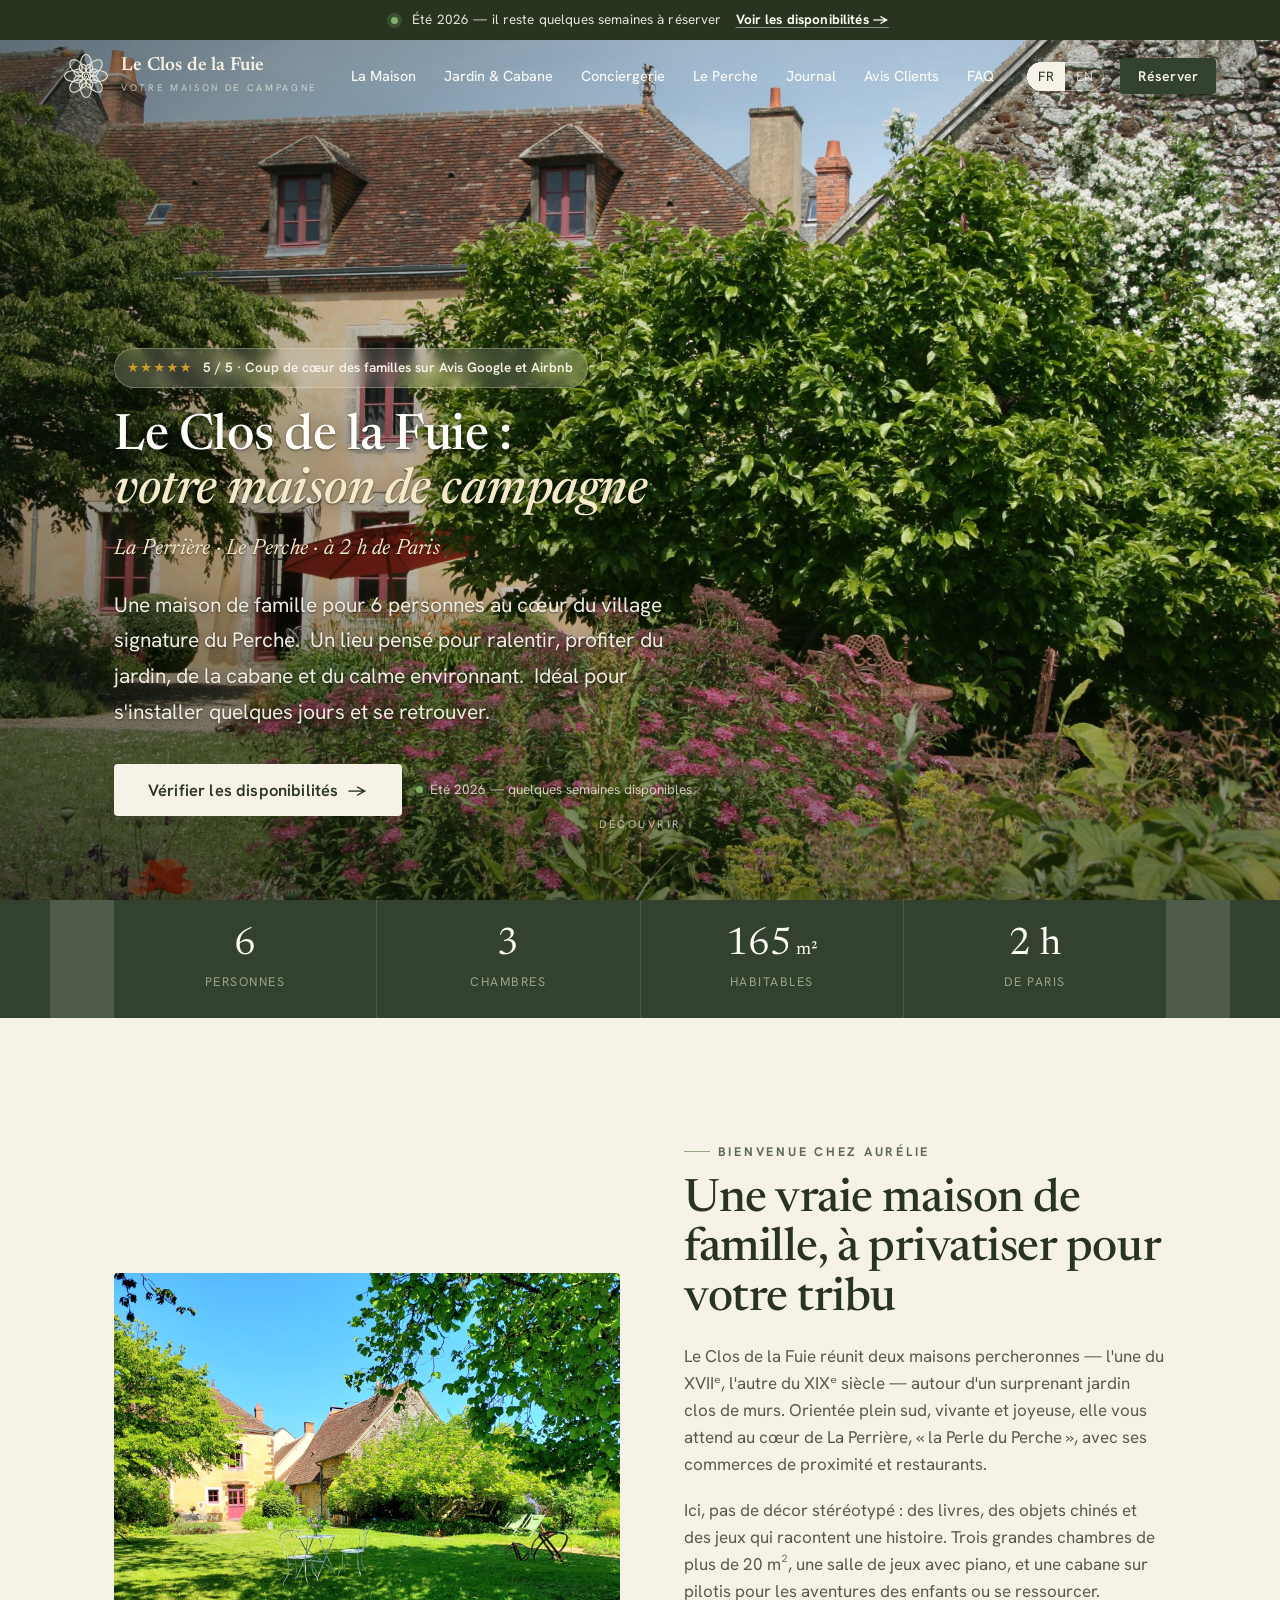
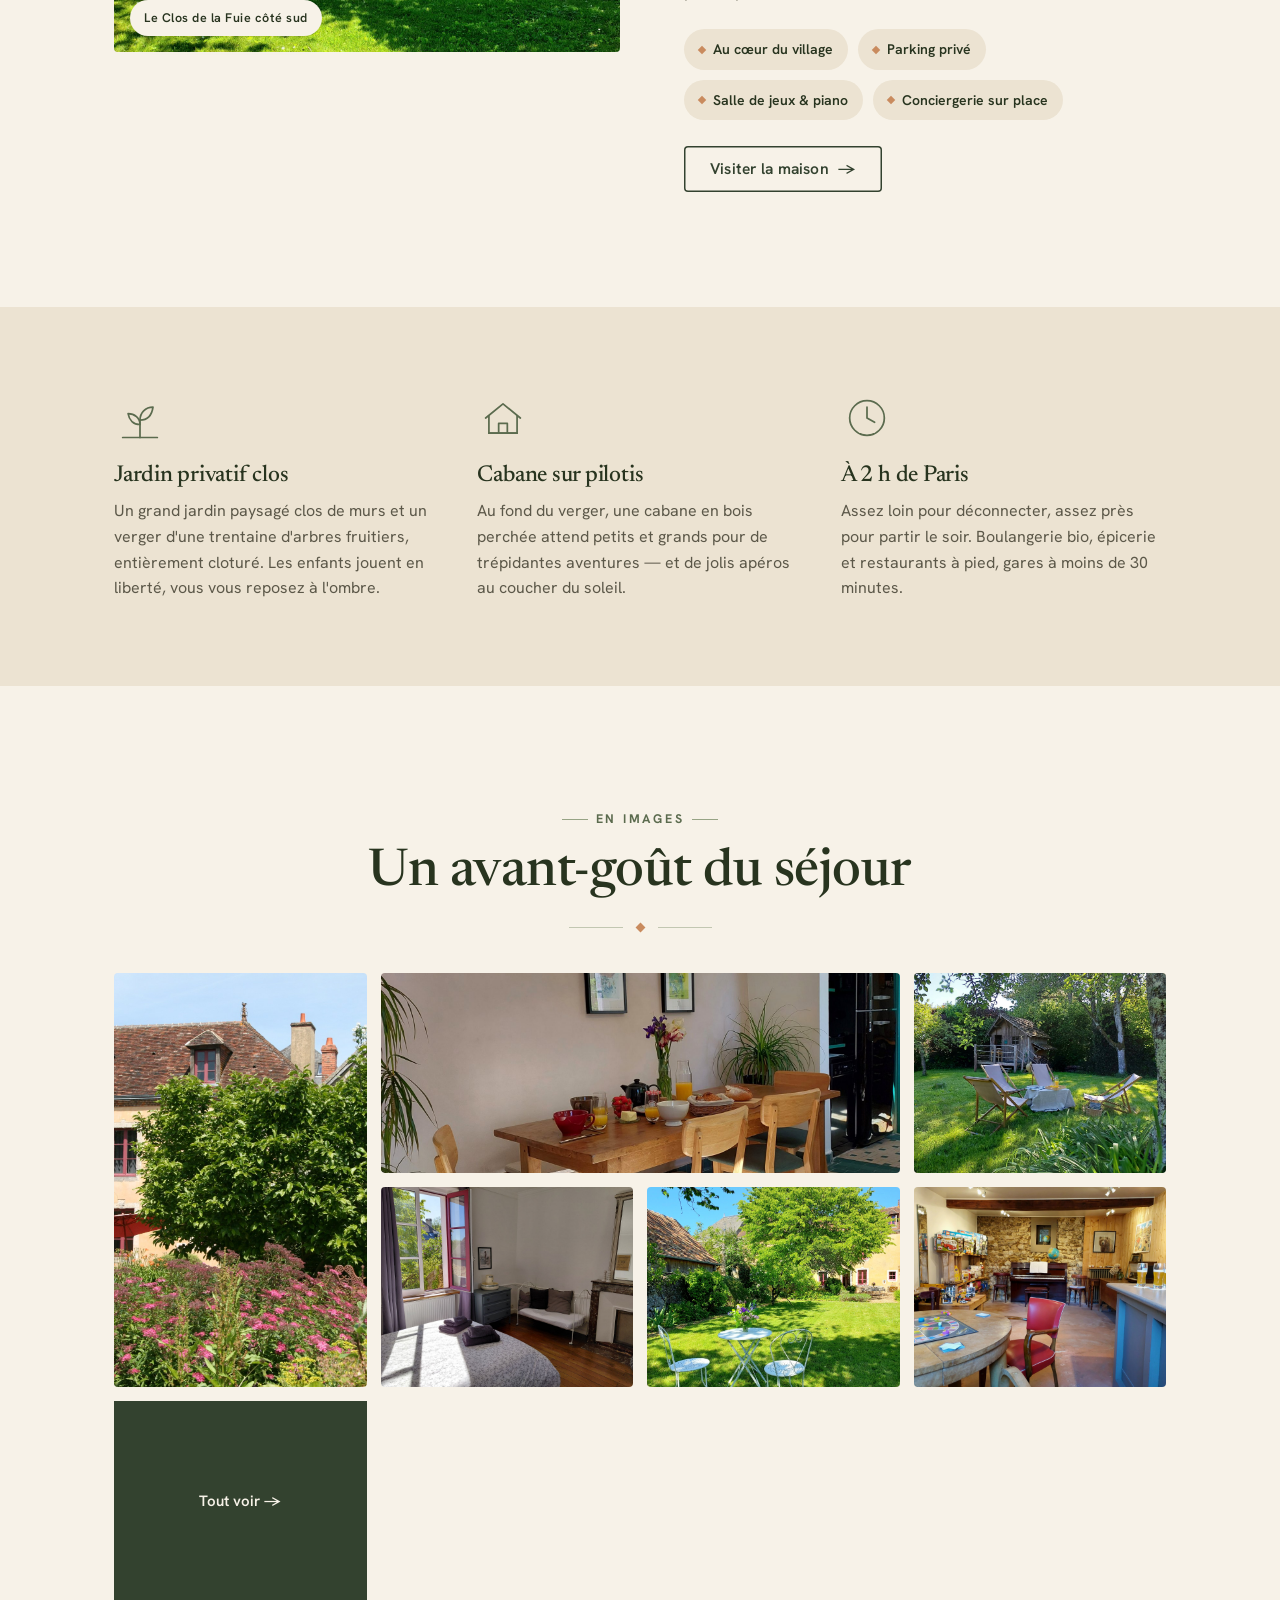
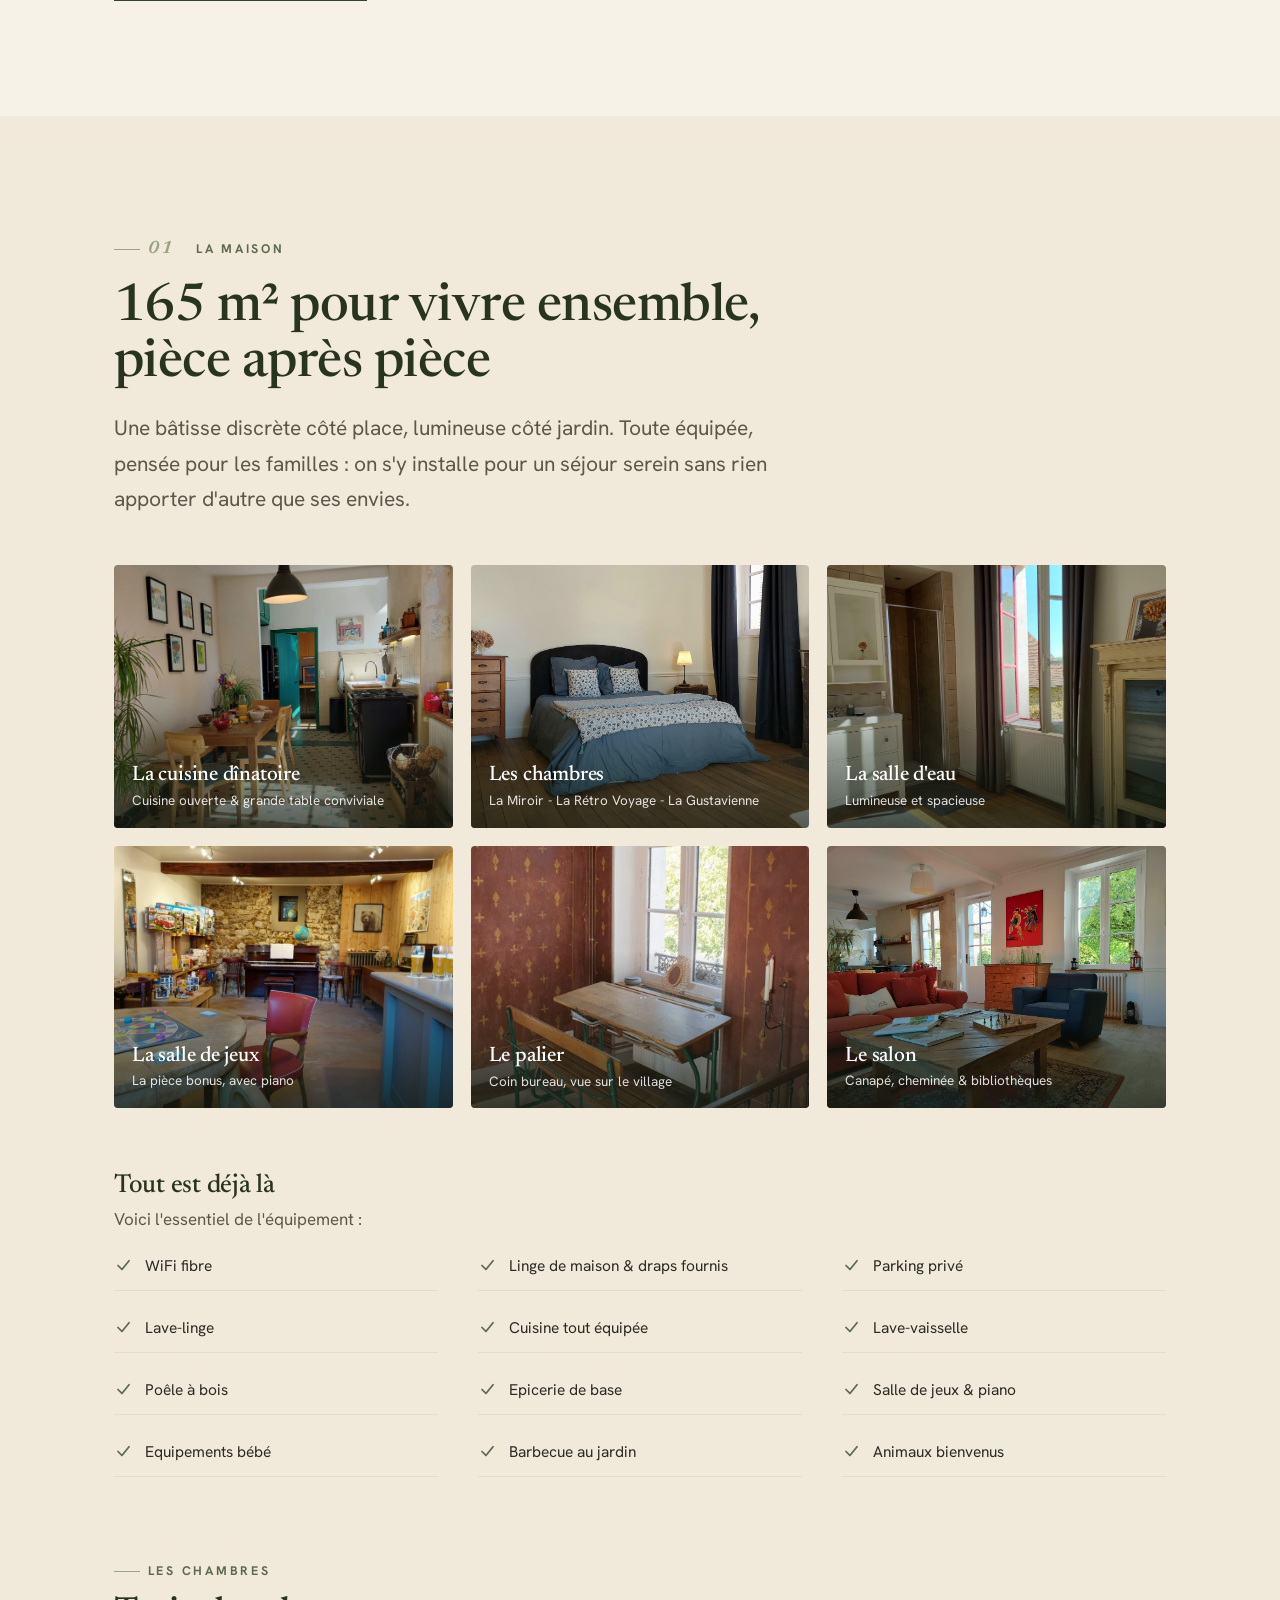
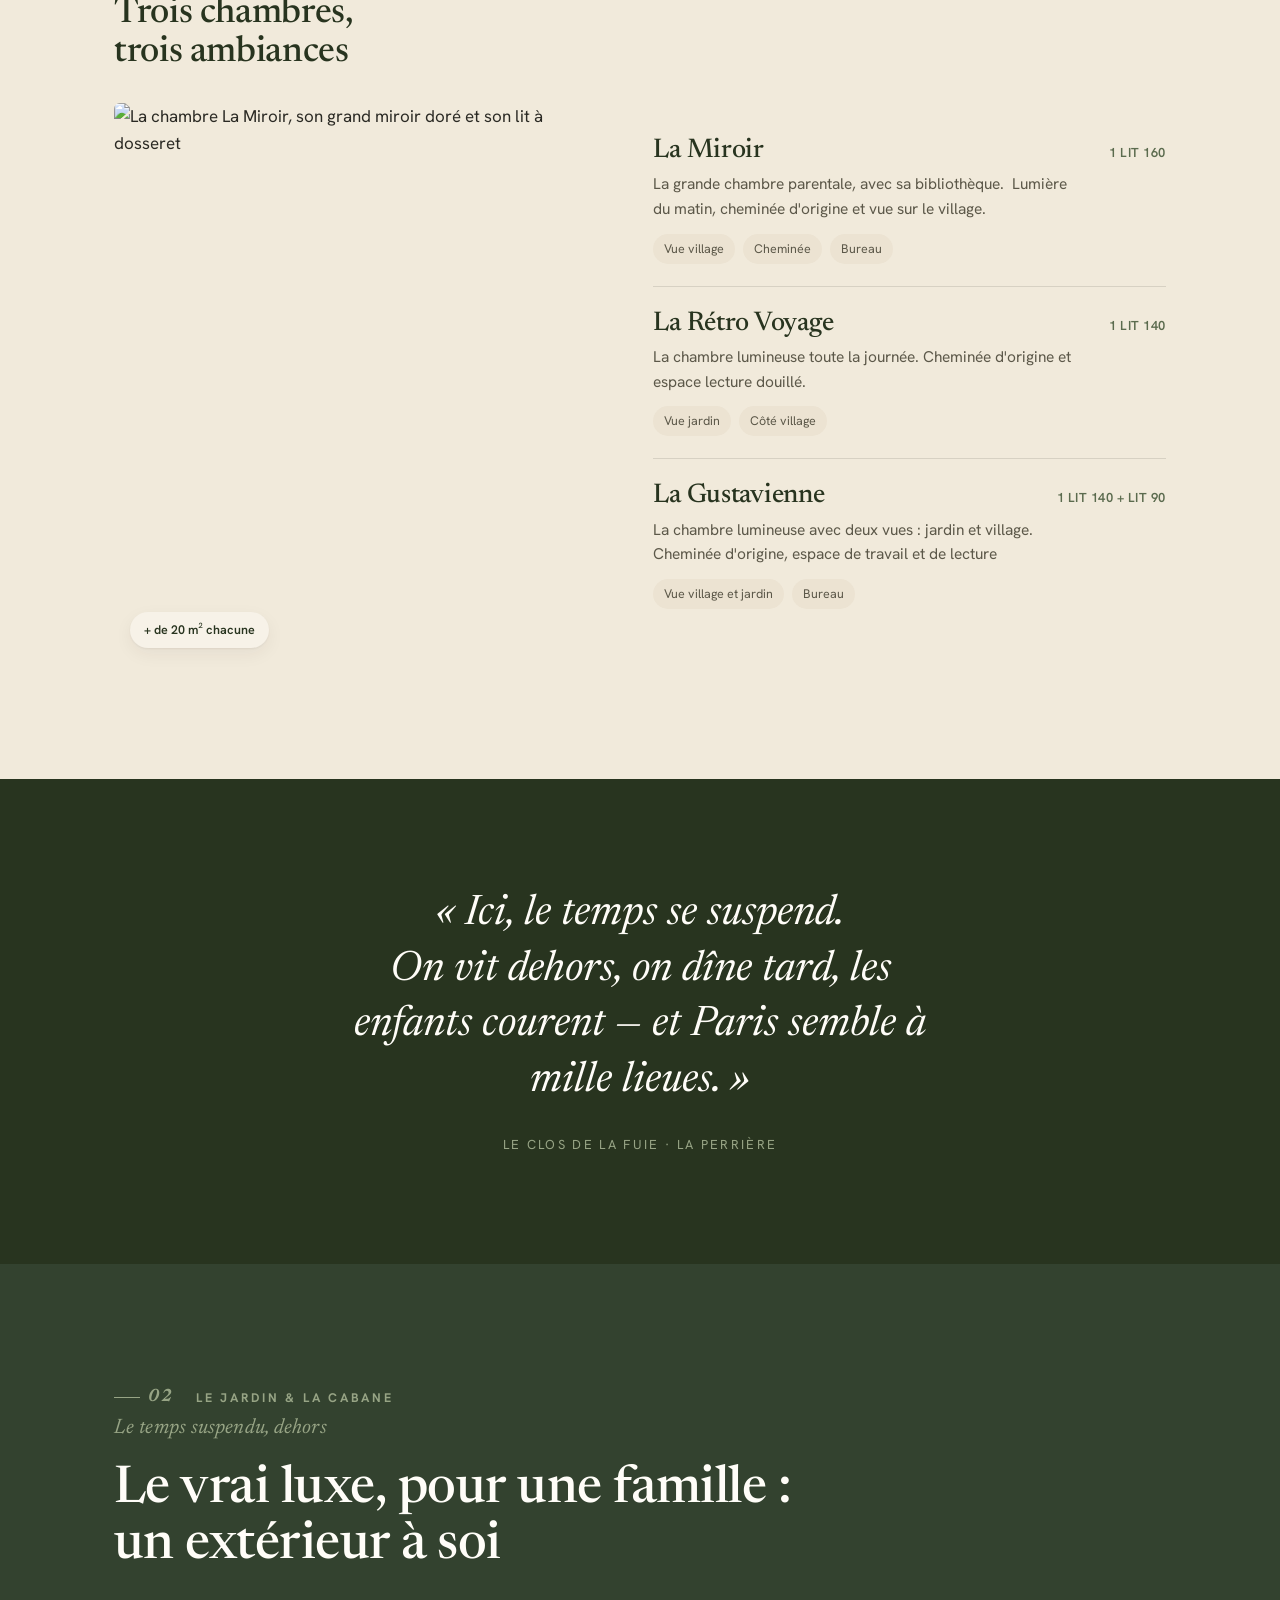
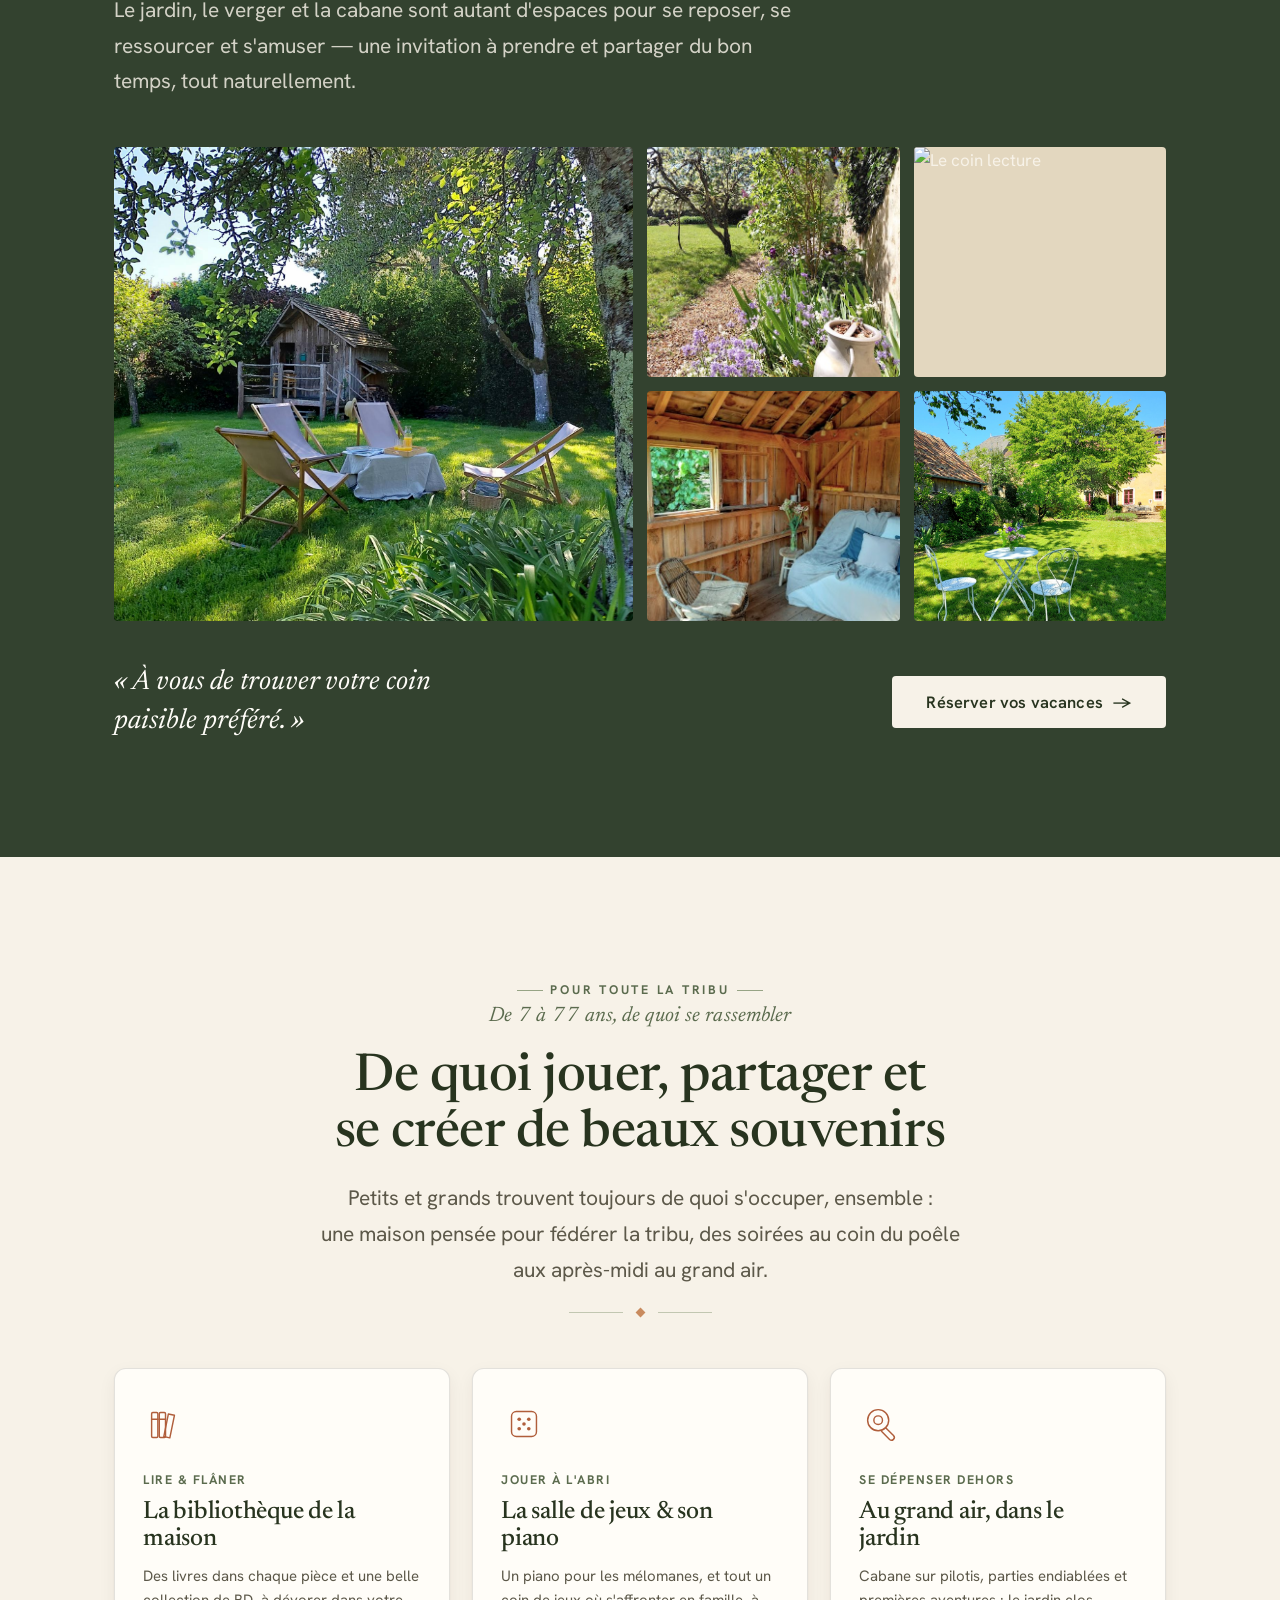
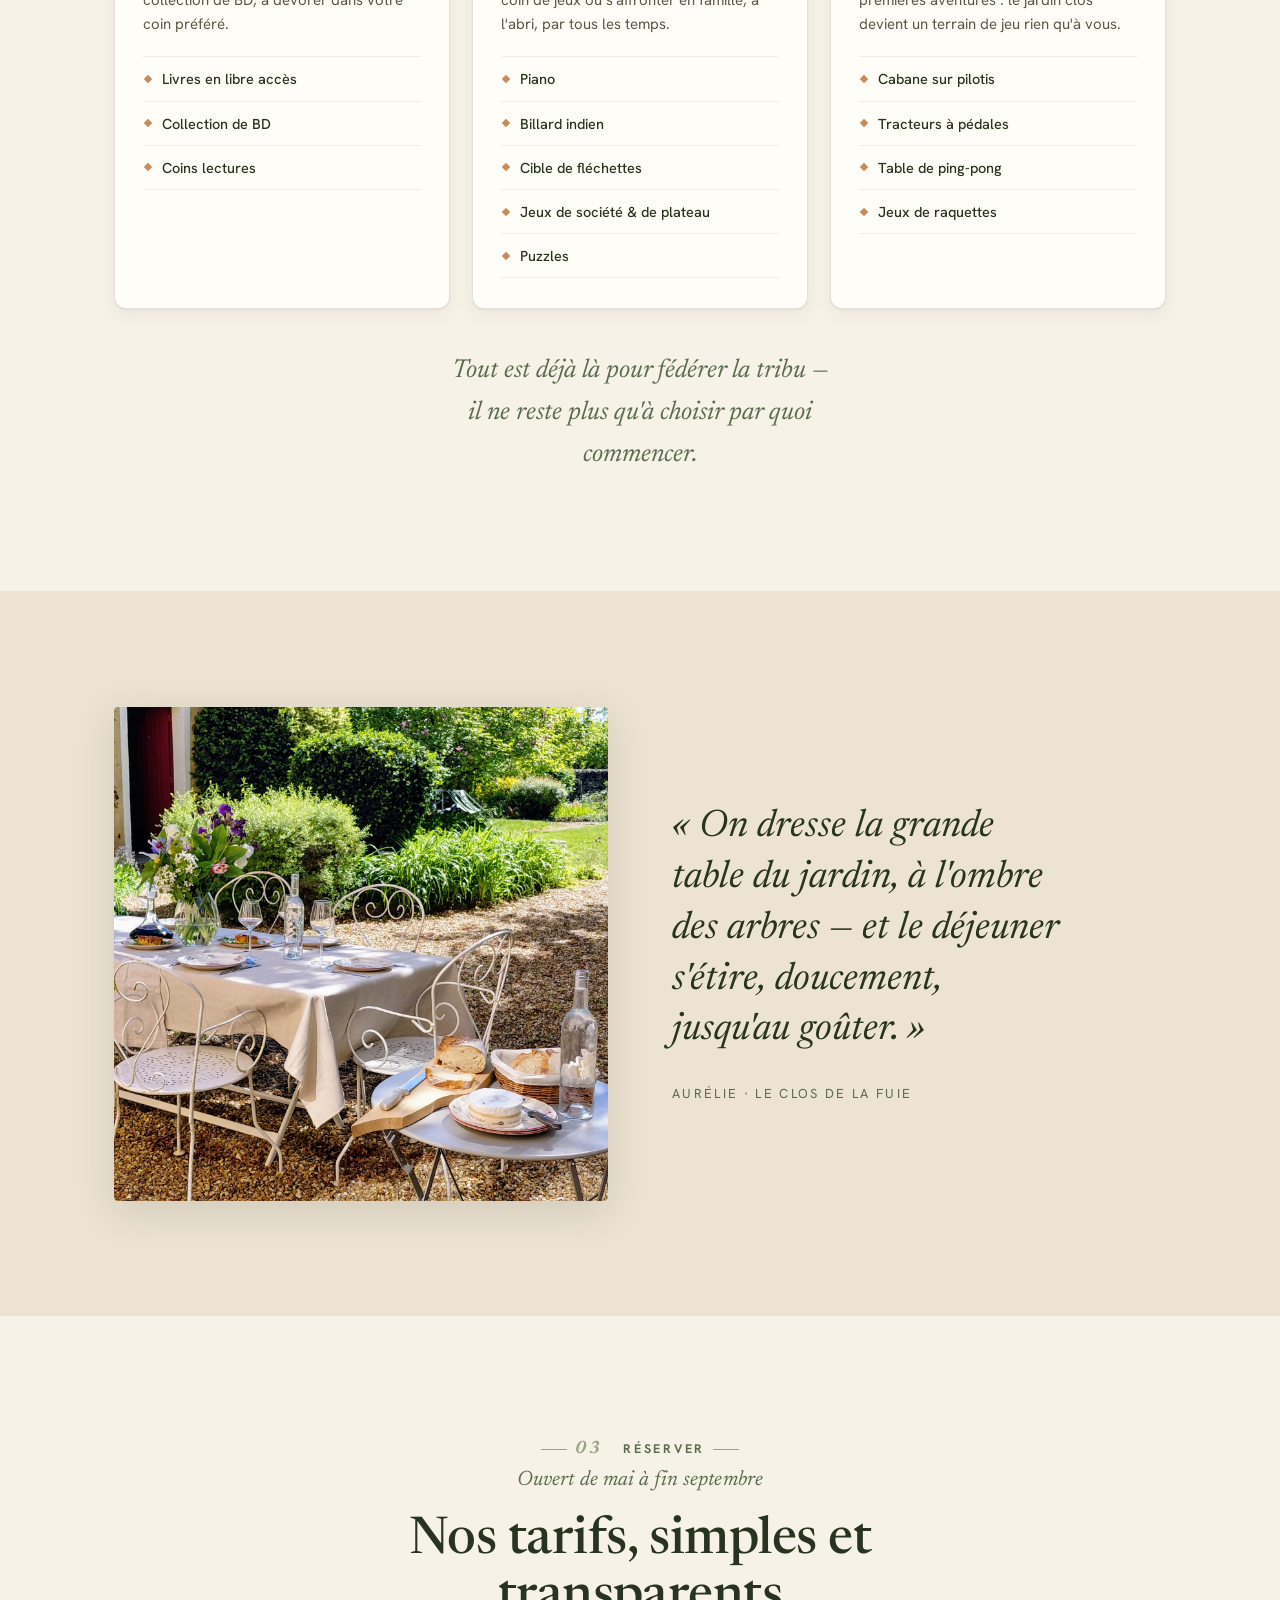
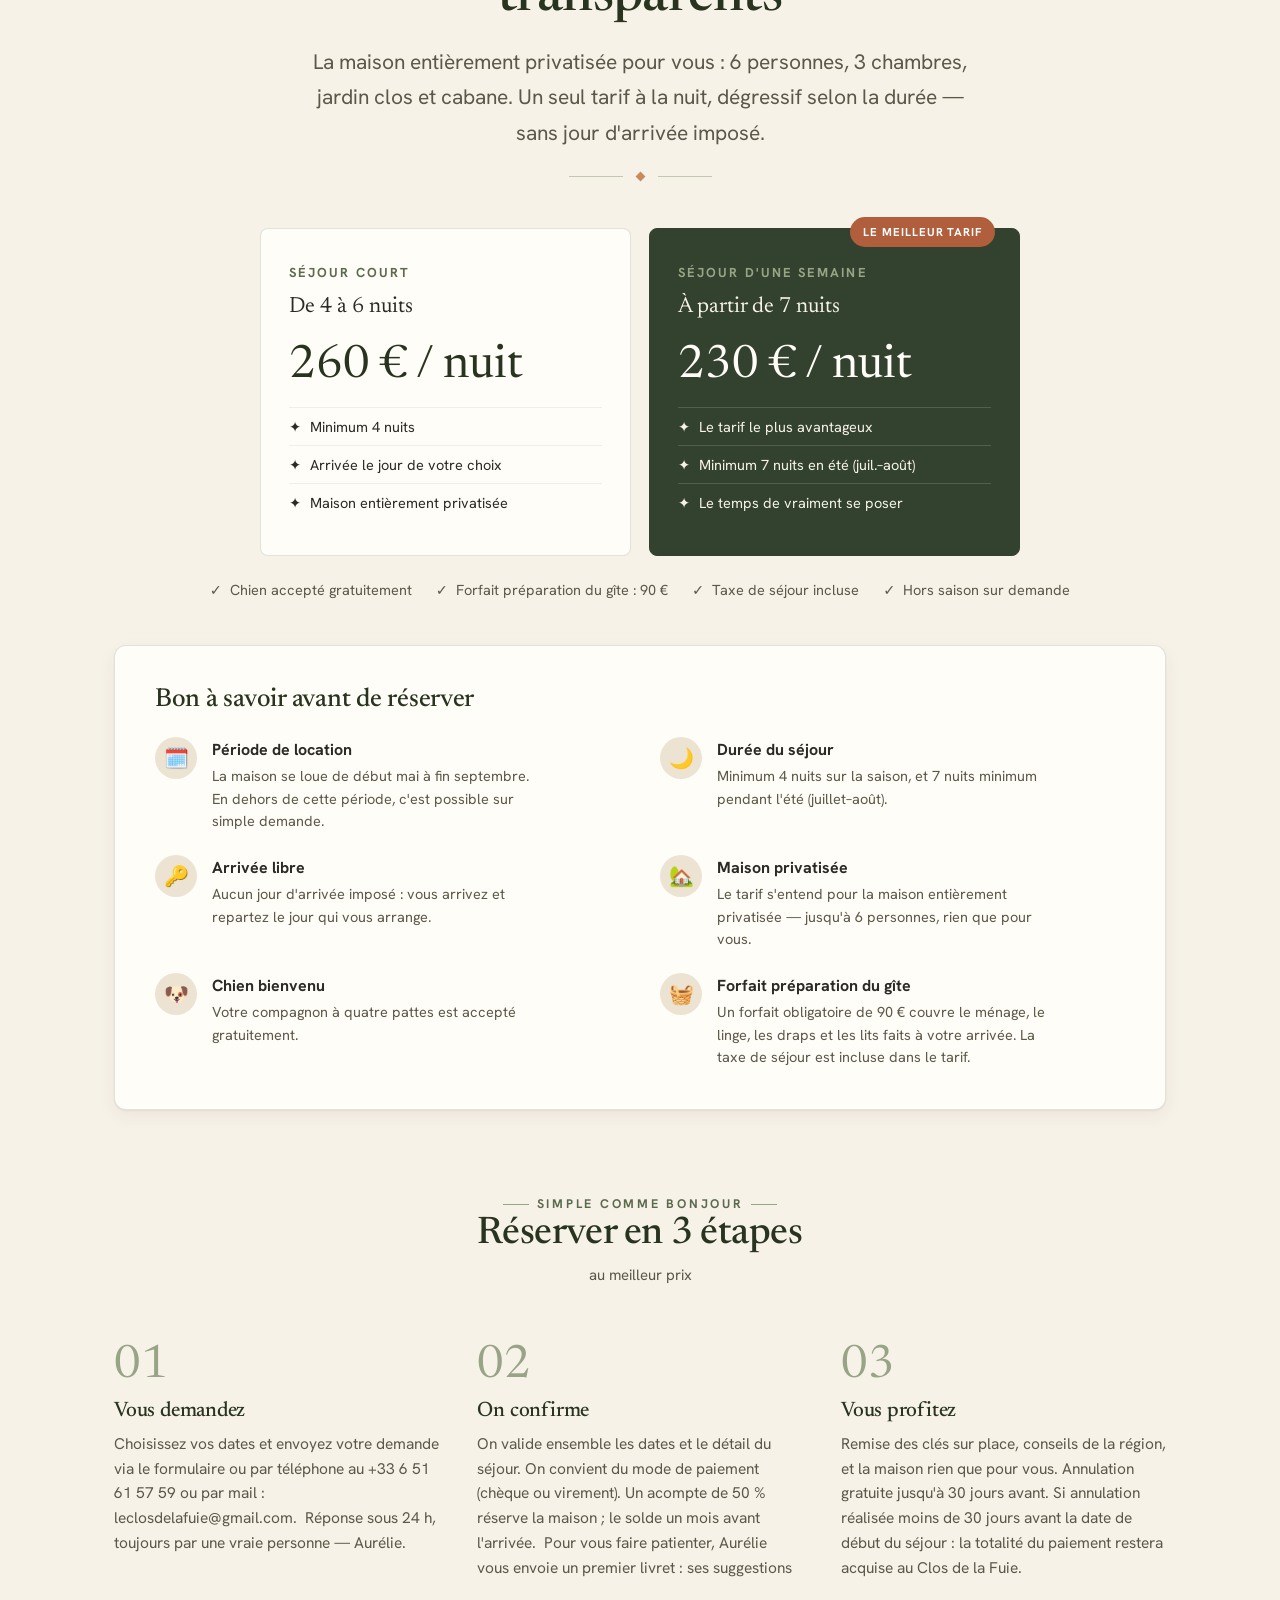
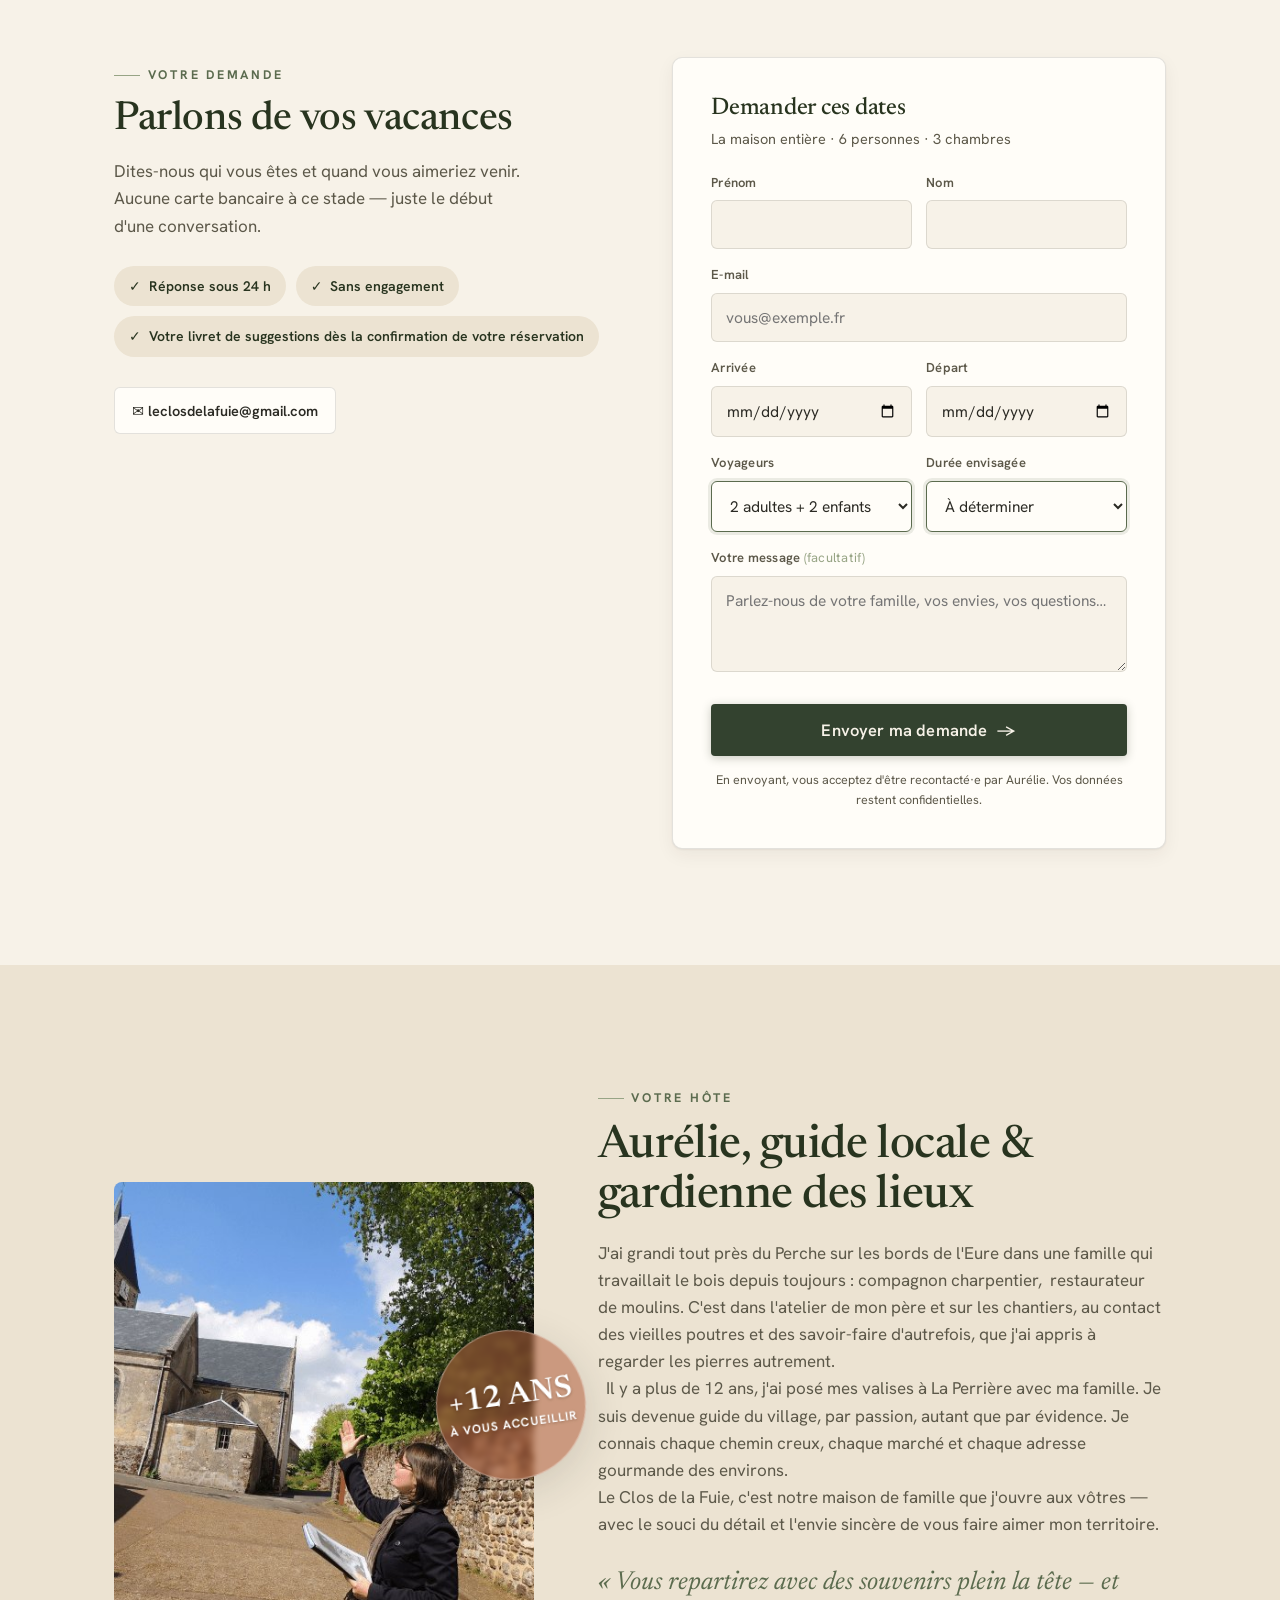
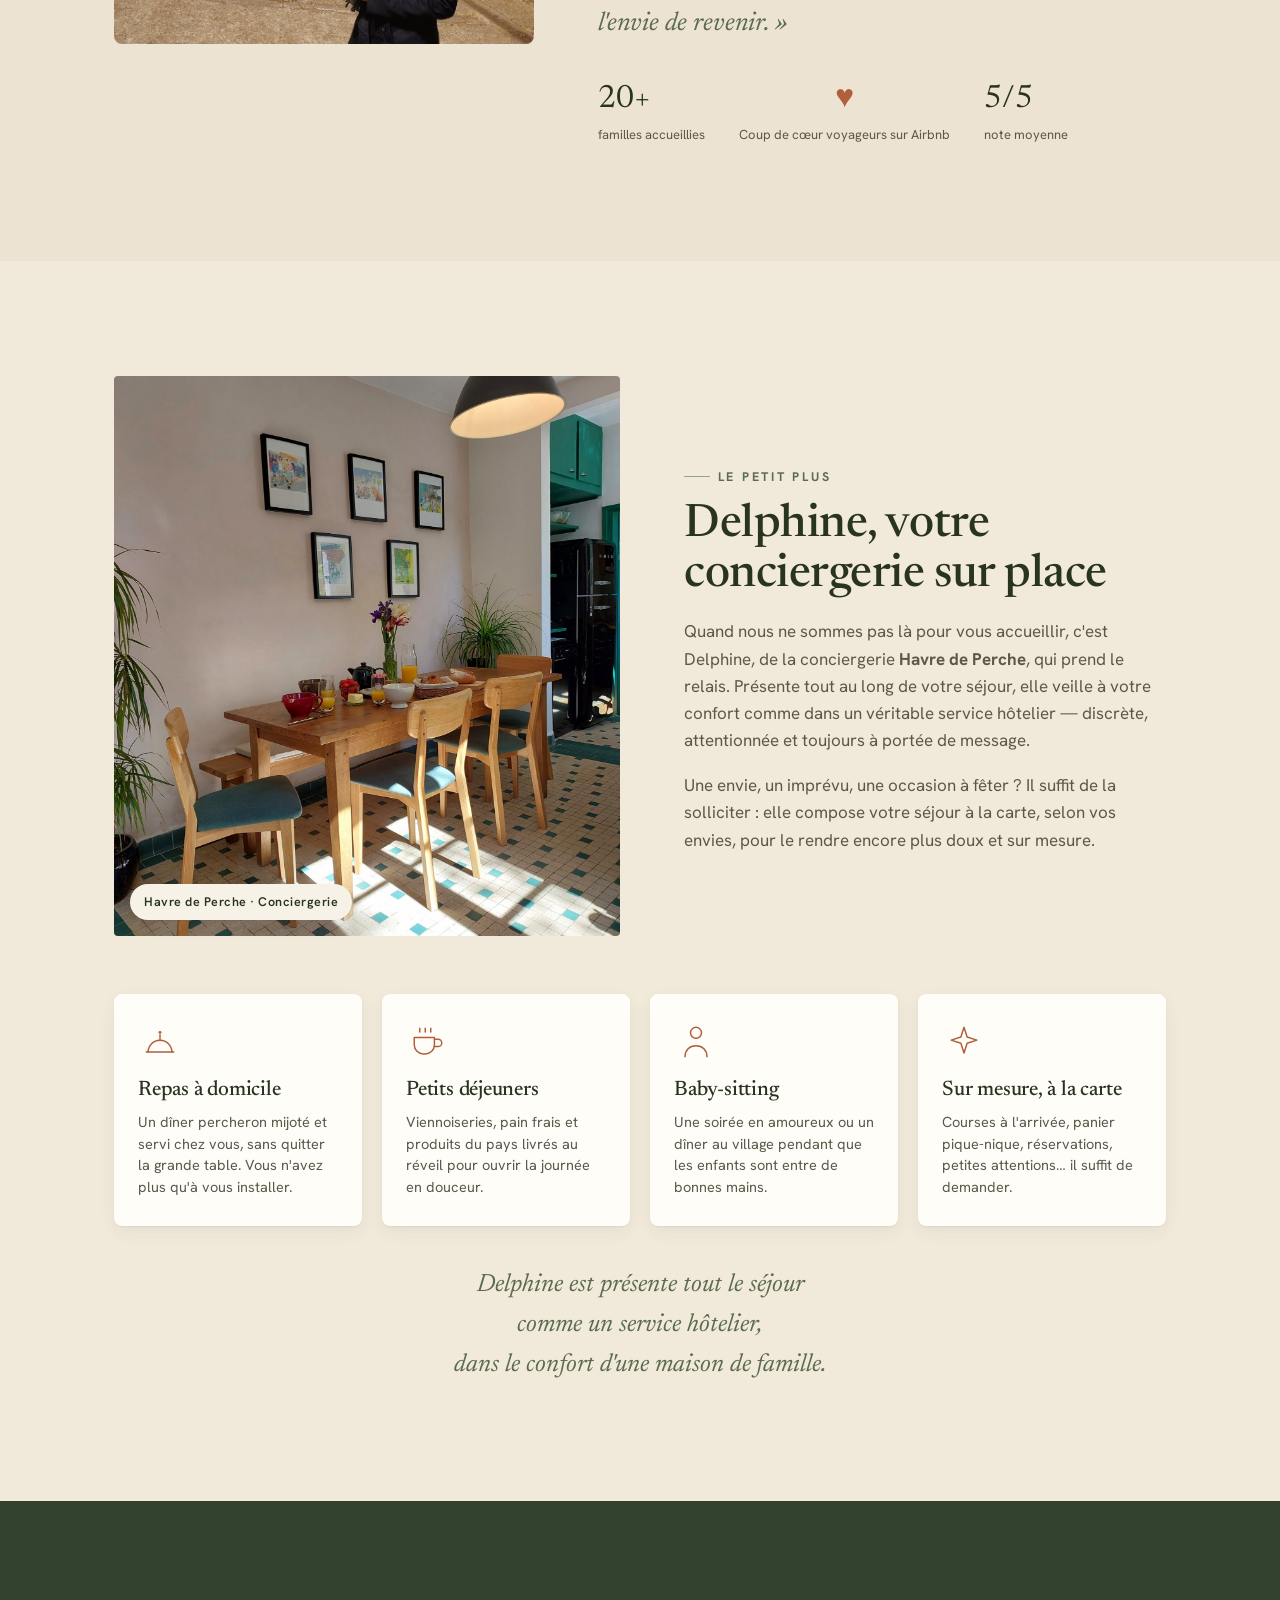
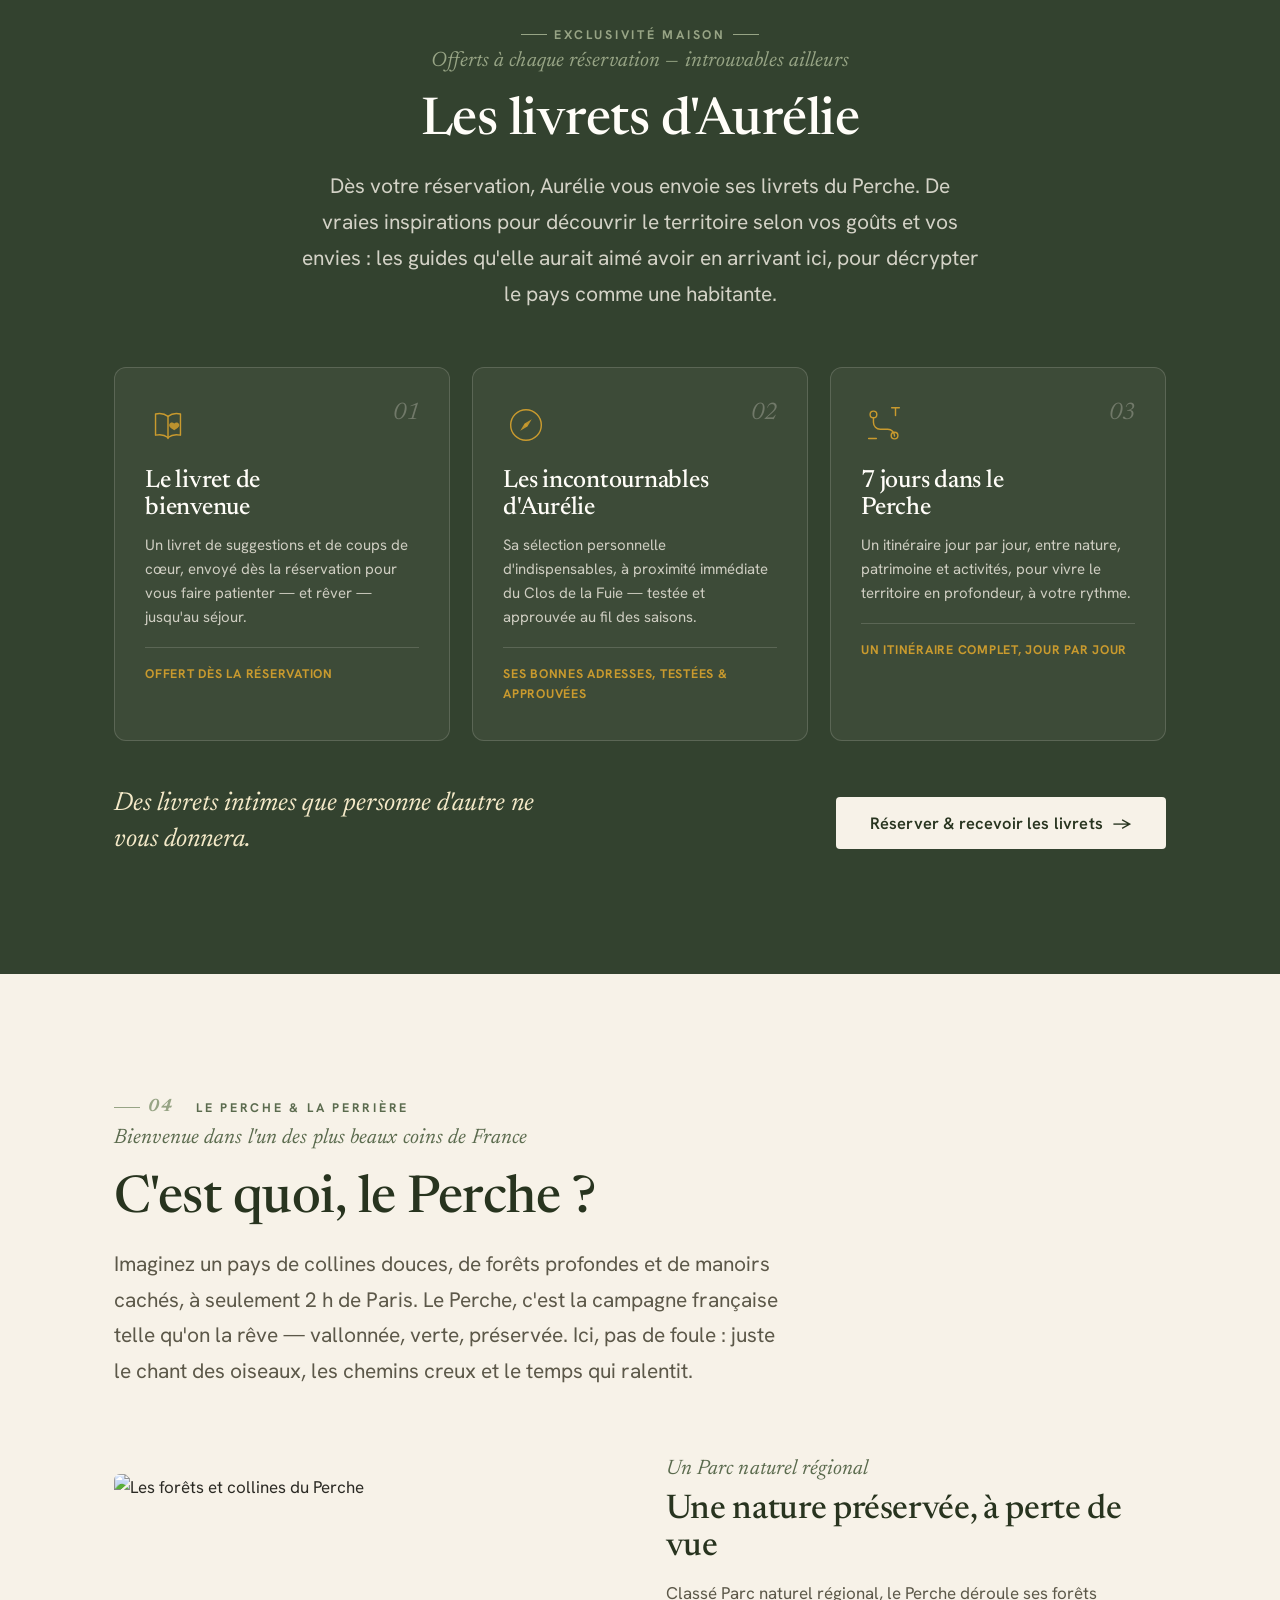
==== commit f9c63d4f: "contenu: logo rose, sections Loisirs/Conciergerie, corrections textes et prix Co-Authored-By: Claude" ====
--- a/index.html
+++ b/index.html
@@ -22,12 +22,20 @@
 <!-- ===================== NAV ===================== -->
 <nav class="nav" id="nav">
   <a class="nav-brand" href="#top">
-    <span class="mark">Le Clos de la Fuie</span>
-    <span class="sub">La Perrière · Perche</span>
+    <svg class="logo-rose" viewBox="0 0 100 100" width="44" height="44" aria-hidden="true">
+      <path class="lp" d="M63 50 Q78 69 94 57.98 Q103.5 50 94 42.02 Q78 31 63 50 Z M59.19 59.19 Q56.36 83.23 75.47 86.76 Q87.83 87.83 86.76 75.47 Q83.23 56.36 59.19 59.19 Z M50 63 Q31 78 42.02 94 Q50 103.5 57.98 94 Q69 78 50 63 Z M40.81 59.19 Q16.77 56.36 13.24 75.47 Q12.17 87.83 24.53 86.76 Q43.64 83.23 40.81 59.19 Z M37 50 Q22 31 6 42.02 Q-3.5 50 6 57.98 Q22 69 37 50 Z M40.81 40.81 Q43.64 16.77 24.53 13.24 Q12.17 12.17 13.24 24.53 Q16.77 43.64 40.81 40.81 Z M50 37 Q69 22 57.98 6 Q50 -3.5 42.02 6 Q31 22 50 37 Z M59.19 40.81 Q83.23 43.64 86.76 24.53 Q87.83 12.17 75.47 13.24 Q56.36 16.77 59.19 40.81 Z" stroke-width="2.3" stroke-linejoin="round" stroke-linecap="round" opacity="0.95"/>
+      <path class="lp" d="M57.39 53.06 Q60.73 68.52 71.93 64.99 Q80.03 62.44 76.11 54.91 Q70.68 44.5 57.39 53.06 Z M53.06 57.39 Q44.5 70.68 54.91 76.11 Q62.44 80.03 64.99 71.93 Q68.52 60.73 53.06 57.39 Z M46.94 57.39 Q31.48 60.73 35.01 71.93 Q37.56 80.03 45.09 76.11 Q55.5 70.68 46.94 57.39 Z M42.61 53.06 Q29.32 44.5 23.89 54.91 Q19.97 62.44 28.07 64.99 Q39.27 68.52 42.61 53.06 Z M42.61 46.94 Q39.27 31.48 28.07 35.01 Q19.97 37.56 23.89 45.09 Q29.32 55.5 42.61 46.94 Z M46.94 42.61 Q55.5 29.32 45.09 23.89 Q37.56 19.97 35.01 28.07 Q31.48 39.27 46.94 42.61 Z M53.06 42.61 Q68.52 39.27 64.99 28.07 Q62.44 19.97 54.91 23.89 Q44.5 29.32 53.06 42.61 Z M57.39 46.94 Q70.68 55.5 76.11 45.09 Q80.03 37.56 71.93 35.01 Q60.73 31.48 57.39 46.94 Z" stroke-width="2.3" stroke-linejoin="round" stroke-linecap="round"/>
+      <path class="ls" d="M51.5 50 L51.61 50.32 L51.64 50.68 L51.59 51.06 L51.45 51.45 L51.22 51.82 L50.9 52.15 L50.49 52.41 L50.01 52.6 L49.48 52.69 L48.91 52.66 L48.34 52.52 L47.79 52.24 L47.28 51.85 L46.84 51.34 L46.51 50.73 L46.3 50.03 L46.23 49.29 L46.31 48.52 L46.55 47.75 L46.96 47.03 L47.52 46.38 L48.21 45.84 L49.03 45.44 L49.93 45.2 L50.9 45.14 L51.87 45.28 L52.83 45.62 L53.73 46.15 L54.52 46.87 L55.16 47.76 L55.64 48.78 L55.9 49.89 L55.95 51.07 L55.76 52.25 L55.32 53.41 L54.66 54.47 L53.78 55.4 L52.71 56.16 L51.49 56.71 L50.16 57.01 L48.77 57.04 L47.37 56.79 L46.03 56.27 L44.79 55.48 L43.71 54.44 L42.84 53.19 L42.23 51.76 L41.89 50.22 L41.87 48.62 L42.17 47.01 L42.78 45.47 L43.7 44.06 L44.89 42.84 L46.33 41.85 L47.95 41.16 L49.71 40.79 L51.53 40.78 L53.34 41.12 L55.07 41.82 L56.66 42.87 L58.03 44.22 L59.13 45.83 L59.9 47.66 L60.3 49.62 L60.32 51.66 L59.93 53.68 L59.14 55.61 L57.97 57.38 L56.47 58.9" fill="none" stroke-width="2.3" stroke-linecap="round"/>
+    </svg>
+    <div class="logo-text">
+      <span class="logo-name">Le Clos de la Fuie</span>
+      <span class="logo-tagline">Votre maison de campagne</span>
+    </div>
   </a>
   <div class="nav-links">
     <a href="#maison" data-i18n="nav.house">La Maison</a>
     <a href="#jardin" data-i18n="nav.garden">Jardin &amp; Cabane</a>
+    <a href="#conciergerie" data-i18n="nav.conc">Conciergerie</a>
     <a href="#territoire" data-i18n="nav.region">Le Perche</a>
     <a href="#journal" data-i18n="nav.journal">Journal</a>
     <a href="#avis" data-i18n="nav.reviews">Avis</a>
@@ -46,6 +54,7 @@
 <div class="mobile-menu" id="mobileMenu">
   <a href="#maison"><span data-i18n="nav.house">La Maison</span><small data-i18n="mm.house">Chambres, pièce de vie, équipements</small></a>
   <a href="#jardin"><span data-i18n="nav.garden">Jardin &amp; Cabane</span><small data-i18n="mm.garden">Le jardin clos & la cabane sur pilotis</small></a>
+  <a href="#conciergerie"><span data-i18n="nav.conc">Conciergerie</span><small data-i18n="mm.conc">Delphine, un séjour sur mesure</small></a>
   <a href="#territoire"><span data-i18n="nav.region">Le Perche</span><small data-i18n="mm.region">Le village &amp; la région</small></a>
   <a href="#journal"><span data-i18n="nav.journal">Journal</span><small data-i18n="mm.journal">Le blog &amp; nos articles</small></a>
   <a href="#avis"><span data-i18n="nav.reviews">Avis</span><small data-i18n="mm.reviews">Ce que disent nos hôtes</small></a>
@@ -95,12 +104,13 @@
       <div class="split-body reveal d1">
         <span class="overline" data-i18n="intro.over">Bienvenue chez Aurélie</span>
         <h2 data-i18n="intro.h2">Une vraie maison de famille, à privatiser pour votre tribu</h2>
-        <p data-i18n="intro.p1">Le Clos de la Fuie réunit deux maisons percheronnes — l'une du XVIIᵉ, l'autre du XIXᵉ siècle — autour d'un surprenant jardin clos de murs. Orientée plein sud, vivante et joyeuse, elle vous attend au cœur de La Perrière, « la Perle du Perche », avec ses commerces à pied.</p>
+        <p data-i18n="intro.p1">Le Clos de la Fuie réunit deux maisons percheronnes — l'une du XVIIᵉ, l'autre du XIXᵉ siècle — autour d'un surprenant jardin clos de murs. Orientée plein sud, vivante et joyeuse, elle vous attend au cœur de La Perrière, « la Perle du Perche », avec ses commerces de proximité et restaurants.</p>
         <p data-i18n="intro.p2">Ici, pas de décor stéréotypé : des livres, des objets chinés et des jeux qui racontent une histoire. Trois grandes chambres de plus de 20 m², une salle de jeux avec piano, et une cabane sur pilotis pour les aventures des enfants ou se ressourcer.</p>
         <div class="chips" style="margin-top:24px">
           <span class="chip"><span class="ch-dia"></span><span data-i18n="hl1">Au cœur du village</span></span>
-          <span class="chip"><span class="ch-dia"></span><span data-i18n="hl2">Commerces à pied</span></span>
+          <span class="chip"><span class="ch-dia"></span><span data-i18n="hl2">Parking privé</span></span>
           <span class="chip"><span class="ch-dia"></span><span data-i18n="hl3">Salle de jeux &amp; piano</span></span>
+          <span class="chip"><span class="ch-dia"></span><span data-i18n="hl4">Conciergerie sur place</span></span>
         </div>
         <a href="#maison" class="btn btn-ghost" data-i18n="intro.cta">Visiter la maison <span class="arrow">→</span></a>
       </div>
@@ -181,9 +191,9 @@
         <img src="images/palier.jpg" alt="Palier" style="object-position:50% 62%">
         <div class="meta"><h3 data-i18n="room5.h">Le palier</h3><p data-i18n="room5.p">Coin bureau, vue sur le village</p></div>
       </div>
-      <div class="room" data-src="images/house-interior.jpg" data-cap="Le coin cheminée pour les soirées d'automne">
-        <img src="images/house-interior.jpg" alt="Coin cheminée">
-        <div class="meta"><h3 data-i18n="room6.h">Le salon</h3><p data-i18n="room6.p">Canapés, cheminée &amp; bibliothèques</p></div>
+      <div class="room" data-src="images/salon.jpg" data-cap="Le salon, ses canapés et sa table d'échecs">
+        <img src="images/salon.jpg" alt="Le salon">
+        <div class="meta"><h3 data-i18n="room6.h">Le salon</h3><p data-i18n="room6.p">Canapé, cheminée &amp; bibliothèques</p></div>
       </div>
     </div>
 
@@ -196,11 +206,10 @@
     <!-- named bedrooms (insp. Partoucie) -->
     <div style="margin-top:76px" class="reveal">
       <span class="overline"><span data-i18n="beds.over">Les chambres</span></span>
-      <h3 style="font-size:clamp(24px,3.4vw,36px); margin-top:14px; max-width:18ch" data-i18n="beds.h">Trois chambres, 
-trois ambiances</h3>
+      <h3 style="font-size:clamp(24px,3.4vw,36px); margin-top:14px; max-width:18ch" data-i18n="beds.h">Trois chambres,<br>trois ambiances</h3>
       <div class="beds">
         <div class="beds-media">
-          <img src="images/real-bed-named.jpg" alt="Une chambre de caractère, avec cheminée d'origine">
+          <img src="images/chambre-miroir.jpg" alt="La chambre La Miroir, son grand miroir doré et son lit à dosseret">
           <span class="tag" data-i18n="beds.tag">+ de 20 m² chacune</span>
         </div>
         <div class="bedlist">
@@ -229,8 +238,7 @@
 
 <!-- ===================== PULL QUOTE BAND ===================== -->
 <section class="quoteband reveal">
-  <span class="qb-mark">«</span>
-  <blockquote data-i18n="qb.text">Ici, le temps se suspend.<br>On vit dehors, on dîne tard, les enfants courent — et Paris semble à mille lieues. »</blockquote>
+  <blockquote data-i18n="qb.text">« Ici, le temps se suspend.<br>On vit dehors, on dîne tard, les enfants courent — et Paris semble à mille lieues. »</blockquote>
   <div class="qb-by" data-i18n="qb.by">Le Clos de la Fuie · La Perrière</div>
 </section>
 
@@ -259,6 +267,60 @@
   </div>
 </section>
 
+<!-- ===================== LOISIRS / JEUX ===================== -->
+<section class="section loisirs" id="loisirs">
+  <div class="wrap">
+    <div class="head center reveal">
+      <span class="overline center" data-i18n="lois.over">Pour toute la tribu</span>
+      <span class="kicker" data-i18n="lois.kicker">De 7 à 77 ans, de quoi se rassembler</span>
+      <h2 data-i18n="lois.h2">De quoi jouer, partager et<br>se créer de beaux souvenirs</h2>
+      <p class="lead" data-i18n="lois.lead">Petits et grands trouvent toujours de quoi s'occuper, ensemble :<br>une maison pensée pour fédérer la tribu, des soirées au coin du poêle<br>aux après-midi au grand air.</p>
+      <div class="sep"><span class="dia"></span></div>
+    </div>
+
+    <div class="play-grid reveal d1">
+      <div class="play-card">
+        <div class="ic"><svg viewBox="0 0 48 48" fill="none" stroke="currentColor" stroke-width="1.5" stroke-linecap="round" stroke-linejoin="round"><rect x="9" y="12" width="6.5" height="26" rx="1.2"/><rect x="17" y="12" width="6.5" height="26" rx="1.2"/><path d="m26.5 13.5 6.3 1.4-4.8 23.6-6.3-1.4z"/><path d="M9 19h6.5M17 19h6.5"/></svg></div>
+        <span class="pk" data-i18n="lois.c1k">Lire &amp; flâner</span>
+        <h4 data-i18n="lois.c1h">La bibliothèque de la maison</h4>
+        <p data-i18n="lois.c1p">Des livres dans chaque pièce et une belle collection de BD, à dévorer dans votre coin préféré.</p>
+        <div class="play-tags">
+          <span data-i18n="lois.t1a">Livres en libre accès</span>
+          <span data-i18n="lois.t1b">Collection de BD</span>
+          <span data-i18n="lois.t1c">Coins lectures</span>
+        </div>
+      </div>
+      <div class="play-card">
+        <div class="ic"><svg viewBox="0 0 48 48" fill="none" stroke="currentColor" stroke-width="1.5" stroke-linecap="round" stroke-linejoin="round"><rect x="11" y="11" width="26" height="26" rx="5"/><circle cx="19" cy="19" r="1.9" fill="currentColor" stroke="none"/><circle cx="29" cy="19" r="1.9" fill="currentColor" stroke="none"/><circle cx="24" cy="24" r="1.9" fill="currentColor" stroke="none"/><circle cx="19" cy="29" r="1.9" fill="currentColor" stroke="none"/><circle cx="29" cy="29" r="1.9" fill="currentColor" stroke="none"/></svg></div>
+        <span class="pk" data-i18n="lois.c2k">Jouer à l'abri</span>
+        <h4 data-i18n="lois.c2h">La salle de jeux &amp; son piano</h4>
+        <p data-i18n="lois.c2p">Un piano pour les mélomanes, et tout un coin de jeux où s'affronter en famille, à l'abri, par tous les temps.</p>
+        <div class="play-tags">
+          <span data-i18n="lois.t2a">Piano</span>
+          <span data-i18n="lois.t2b">Billard indien</span>
+          <span data-i18n="lois.t2c">Cible de fléchettes</span>
+          <span data-i18n="lois.t2d">Jeux de société &amp; de plateau</span>
+          <span data-i18n="lois.t2e">Puzzles</span>
+        </div>
+      </div>
+      <div class="play-card">
+        <div class="ic"><svg viewBox="0 0 48 48" fill="none" stroke="currentColor" stroke-width="1.5" stroke-linecap="round" stroke-linejoin="round"><circle cx="20" cy="20" r="11"/><path d="m27.8 27.8 8.2 8.2a2.9 2.9 0 0 1-4.1 4.1l-8.2-8.2"/><circle cx="20" cy="20" r="4.5"/></svg></div>
+        <span class="pk" data-i18n="lois.c3k">Se dépenser dehors</span>
+        <h4 data-i18n="lois.c3h">Au grand air, dans le jardin</h4>
+        <p data-i18n="lois.c3p">Cabane sur pilotis, parties endiablées et premières aventures : le jardin clos devient un terrain de jeu rien qu'à vous.</p>
+        <div class="play-tags">
+          <span data-i18n="lois.t3a">Cabane sur pilotis</span>
+          <span data-i18n="lois.t3b">Tracteurs à pédales</span>
+          <span data-i18n="lois.t3c">Table de ping-pong</span>
+          <span data-i18n="lois.t3d">Jeux de raquettes</span>
+        </div>
+      </div>
+    </div>
+
+    <p class="lois-foot reveal" data-i18n="lois.foot">Tout est déjà là pour fédérer la tribu —<br>il ne reste plus qu'à choisir par quoi commencer.</p>
+  </div>
+</section>
+
 <!-- ===================== IMAGE QUOTE BAND ===================== -->
 <section class="section bg-sand imgquote">
   <div class="wrap">
@@ -267,8 +329,7 @@
         <img src="images/garden-table-portrait.jpg" alt="La grande table dressée au jardin, à l'ombre des arbres">
       </figure>
       <div class="iq-body">
-        <span class="qb-mark" style="color:var(--terracotta)">«</span>
-        <blockquote class="iq-quote" data-i18n="iq.text">On dresse la grande table du jardin, à l'ombre des arbres — et le déjeuner s'étire, doucement, jusqu'au goûter. »</blockquote>
+        <blockquote class="iq-quote" data-i18n="iq.text">« On dresse la grande table du jardin, à l'ombre des arbres — et le déjeuner s'étire, doucement, jusqu'au goûter. »</blockquote>
         <div class="iq-by" data-i18n="iq.by">Aurélie · Le Clos de la Fuie</div>
       </div>
     </div>
@@ -357,7 +418,7 @@
         <div class="step"><h3 data-i18n="step1.h">Vous demandez</h3><p data-i18n="step1.p">Choisissez vos dates et envoyez votre demande via le formulaire ou par téléphone au +33 6 51 61 57 59 ou par mail : leclosdelafuie@gmail.com. 
 Réponse sous 24 h, toujours par une vraie personne — Aurélie.</p></div>
         <div class="step"><h3 data-i18n="step2.h">On confirme</h3><p data-i18n="step2.p">On valide ensemble les dates et le détail du séjour. On convient du mode de paiement (chèque ou virement). Un acompte de 50 % réserve la maison ; le solde un mois avant l'arrivée. 
-Pour vous faire patienter, Aurélie vous envoie un premier livret : ses suggestions / coups de coeur</p></div>
+Pour vous faire patienter, Aurélie vous envoie un premier livret : ses suggestions</p></div>
         <div class="step"><h3 data-i18n="step3.h">Vous profitez</h3><p data-i18n="step3.p">Remise des clés sur place, conseils de la région, et la maison rien que pour vous. Annulation gratuite jusqu'à 30 jours avant.
 Si annulation réalisée moins de 30 jours avant la date de début du séjour : la totalité du paiement restera acquise au Clos de la Fuie. </p></div>
       </div>
@@ -444,6 +505,90 @@
   </div>
 </section>
 
+<!-- ===================== CONCIERGERIE ===================== -->
+<section class="section bg-linen2" id="conciergerie">
+  <div class="wrap">
+    <div class="split">
+      <div class="split-media reveal">
+        <img src="images/real-dining.jpg" alt="Une table dressée au Clos de la Fuie">
+        <span class="tag" data-i18n="conc.tag">Havre de Perche · Conciergerie</span>
+      </div>
+      <div class="split-body reveal d1">
+        <span class="overline" data-i18n="conc.over">Le petit plus</span>
+        <h2 data-i18n="conc.h2">Delphine, votre conciergerie sur place</h2>
+        <p data-i18n="conc.p1">Quand nous ne sommes pas là pour vous accueillir, c'est Delphine, de la conciergerie <strong>Havre de Perche</strong>, qui prend le relais. Présente tout au long de votre séjour, elle veille à votre confort comme dans un véritable service hôtelier — discrète, attentionnée et toujours à portée de message.</p>
+        <p data-i18n="conc.p2">Une envie, un imprévu, une occasion à fêter ? Il suffit de la solliciter : elle compose votre séjour à la carte, selon vos envies, pour le rendre encore plus doux et sur mesure.</p>
+      </div>
+    </div>
+
+    <div class="serv-grid reveal d1">
+      <div class="serv">
+        <div class="ic"><svg viewBox="0 0 48 48" fill="none" stroke="currentColor" stroke-width="1.6" stroke-linecap="round" stroke-linejoin="round"><path d="M9 35h30"/><path d="M11 35a13 13 0 0 1 26 0"/><path d="M24 16v6"/><circle cx="24" cy="13.5" r="1.6" fill="currentColor" stroke="none"/></svg></div>
+        <h4 data-i18n="conc.c1h">Repas à domicile</h4>
+        <p data-i18n="conc.c1p">Un dîner percheron mijoté et servi chez vous, sans quitter la grande table. Vous n'avez plus qu'à vous installer.</p>
+      </div>
+      <div class="serv">
+        <div class="ic"><svg viewBox="0 0 48 48" fill="none" stroke="currentColor" stroke-width="1.6" stroke-linecap="round" stroke-linejoin="round"><path d="M9 19h22v8a10 10 0 0 1-10 10h-2A10 10 0 0 1 9 27z"/><path d="M31 21h4a4 4 0 0 1 0 8h-4"/><path d="M15 9v4M21 9v4M27 9v4"/></svg></div>
+        <h4 data-i18n="conc.c2h">Petits déjeuners</h4>
+        <p data-i18n="conc.c2p">Viennoiseries, pain frais et produits du pays livrés au réveil pour ouvrir la journée en douceur.</p>
+      </div>
+      <div class="serv">
+        <div class="ic"><svg viewBox="0 0 48 48" fill="none" stroke="currentColor" stroke-width="1.6" stroke-linecap="round" stroke-linejoin="round"><circle cx="24" cy="14" r="6"/><path d="M12 40c0-7 5-12 12-12s12 5 12 12"/></svg></div>
+        <h4 data-i18n="conc.c3h">Baby-sitting</h4>
+        <p data-i18n="conc.c3p">Une soirée en amoureux ou un dîner au village pendant que les enfants sont entre de bonnes mains.</p>
+      </div>
+      <div class="serv">
+        <div class="ic"><svg viewBox="0 0 48 48" fill="none" stroke="currentColor" stroke-width="1.6" stroke-linecap="round" stroke-linejoin="round"><path d="M24 8l3.4 10.6L38 22l-10.6 3.4L24 36l-3.4-10.6L10 22l10.6-3.4z"/></svg></div>
+        <h4 data-i18n="conc.c4h">Sur mesure, à la carte</h4>
+        <p data-i18n="conc.c4p">Courses à l'arrivée, panier pique-nique, réservations, petites attentions… il suffit de demander.</p>
+      </div>
+    </div>
+
+    <p class="conc-foot reveal" data-i18n="conc.foot">Delphine est présente tout le séjour<br>comme un service hôtelier,<br>dans le confort d'une maison de famille.</p>
+  </div>
+</section>
+
+<!-- ===================== CARNETS D'AURÉLIE ===================== -->
+<section class="section bg-forest carnets" id="carnets">
+  <div class="wrap">
+    <div class="head center reveal">
+      <span class="overline center" data-i18n="carn.over">Exclusivité maison</span>
+      <span class="kicker" data-i18n="carn.kicker">Offerts à chaque réservation — introuvables ailleurs</span>
+      <h2 data-i18n="carn.h2">Les livrets d'Aurélie</h2>
+      <p class="lead" data-i18n="carn.lead">Dès votre réservation, Aurélie vous envoie ses livrets du Perche. De vraies inspirations pour découvrir le territoire selon vos goûts et vos envies : les guides qu'elle aurait aimé avoir en arrivant ici, pour décrypter le pays comme une habitante.</p>
+    </div>
+
+    <div class="carnets-grid reveal d1">
+      <div class="carnet">
+        <span class="num">01</span>
+        <div class="ic"><svg viewBox="0 0 48 48" fill="none" stroke="currentColor" stroke-width="1.5" stroke-linecap="round" stroke-linejoin="round"><path d="M24 15v23"/><path d="M24 15c-3.4-2.6-8.6-3.4-13-2.4v22c4.4-1 9.6-.2 13 2.4"/><path d="M24 15c3.4-2.6 8.6-3.4 13-2.4v22c-4.4-1-9.6-.2-13 2.4"/><path d="M30.5 22.5c1.6-1.7 4.3-1.3 5.1.7.8 1.9-.6 3.6-5.1 6.3-4.5-2.7-5.9-4.4-5.1-6.3.8-2 3.5-2.4 5.1-.7Z" fill="currentColor" stroke="none" opacity=".9"/></svg></div>
+        <h4 data-i18n="carn.c1h">Le livret de bienvenue</h4>
+        <p data-i18n="carn.c1p">Un livret de suggestions et de coups de cœur, envoyé dès la réservation pour vous faire patienter — et rêver — jusqu'au séjour.</p>
+        <span class="cn-meta" data-i18n="carn.c1m">Offert dès la réservation</span>
+      </div>
+      <div class="carnet">
+        <span class="num">02</span>
+        <div class="ic"><svg viewBox="0 0 48 48" fill="none" stroke="currentColor" stroke-width="1.5" stroke-linecap="round" stroke-linejoin="round"><circle cx="24" cy="24" r="16"/><path d="m30 18-4.5 7.5L18 30l4.5-7.5z" fill="currentColor" stroke="none" opacity=".9"/><circle cx="24" cy="24" r="1.6" fill="currentColor" stroke="none"/></svg></div>
+        <h4 data-i18n="carn.c2h">Les incontournables d'Aurélie</h4>
+        <p data-i18n="carn.c2p">Sa sélection personnelle d'indispensables, à proximité immédiate du Clos de la Fuie — testée et approuvée au fil des saisons.</p>
+        <span class="cn-meta" data-i18n="carn.c2m">Ses bonnes adresses, testées &amp; approuvées</span>
+      </div>
+      <div class="carnet">
+        <span class="num">03</span>
+        <div class="ic"><svg viewBox="0 0 48 48" fill="none" stroke="currentColor" stroke-width="1.5" stroke-linecap="round" stroke-linejoin="round"><circle cx="13" cy="13" r="3.5"/><circle cx="35" cy="35" r="3.5"/><path d="M13 16.5v5a7 7 0 0 0 7 7h8a7 7 0 0 1 7 7"/><path d="M8 38h8M32 6h8M36 6v8"/></svg></div>
+        <h4 data-i18n="carn.c3h">7 jours dans le Perche</h4>
+        <p data-i18n="carn.c3p">Un itinéraire jour par jour, entre nature, patrimoine et activités, pour vivre le territoire en profondeur, à votre rythme.</p>
+        <span class="cn-meta" data-i18n="carn.c3m">Un itinéraire complet, jour par jour</span>
+      </div>
+    </div>
+
+    <div class="carnets-foot reveal">
+      <p class="ribbon" data-i18n="carn.foot">Des livrets intimes que personne d'autre ne vous donnera.</p>
+      <a href="#reserver" class="btn btn-light btn-lg" style="margin-left:auto" data-i18n="carn.cta">Réserver &amp; recevoir les livrets <span class="arrow">→</span></a>
+    </div>
+  </div>
+</section>
+
 <!-- ===================== TERRITOIRE ===================== -->
 <section class="section" id="territoire">
   <div class="wrap">
@@ -548,7 +693,6 @@
         <h2 data-i18n="journal.h">Le Perche, raconté par Aurélie</h2>
         <p class="lead" data-i18n="journal.lead">Patrimoine, balades, bonnes adresses et histoires du pays : retrouvez tous nos articles sur le blog du Clos de la Fuie.</p>
       </div>
-      <a class="btn btn-ghost" href="https://leclosdelafuie.fr/blogperchepatrimoines/" target="_blank" rel="noopener" data-i18n="journal.all">Tous les articles <span class="arrow">→</span></a>
     </div>
 
     <div class="journal-grid reveal d1">
@@ -629,7 +773,6 @@
         <p data-i18n="foot.about">Gîte familial de charme au cœur de La Perrière, Petite Cité de Caractère du Perche. 6 personnes, 3 chambres, jardin clos &amp; cabane. À 2 h de Paris.</p>
         <div class="soc">
           <a href="https://www.instagram.com/leclosdelafuie/" target="_blank" rel="noopener" aria-label="Instagram"><svg viewBox="0 0 24 24" fill="none" stroke="currentColor" stroke-width="1.6"><rect x="3" y="3" width="18" height="18" rx="5"/><circle cx="12" cy="12" r="4"/><circle cx="17.5" cy="6.5" r="1" fill="currentColor" stroke="none"/></svg></a>
-          <a href="https://leclosdelafuie.fr/blogperchepatrimoines/" target="_blank" rel="noopener" aria-label="Blog"><svg viewBox="0 0 24 24" fill="none" stroke="currentColor" stroke-width="1.6"><path d="M5 4h11l3 3v13H5z"/><path d="M9 9h6M9 13h6M9 17h3"/></svg></a>
           <a href="mailto:leclosdelafuie@gmail.com" aria-label="E-mail"><svg viewBox="0 0 24 24" fill="none" stroke="currentColor" stroke-width="1.6"><rect x="3" y="5" width="18" height="14" rx="2"/><path d="m4 7 8 6 8-6"/></svg></a>
         </div>
       </div>
@@ -646,7 +789,6 @@
       <div>
         <h3 data-i18n="foot.journal">Le journal</h3>
         <ul>
-          <li><a href="https://leclosdelafuie.fr/blogperchepatrimoines/" target="_blank" rel="noopener" data-i18n="foot.blog">Tous les articles</a></li>
           <li><a href="articles/le-clos-chez-aurelie-francois.html" data-i18n="jr1.h">Le Clos de la Fuie, chez Aurélie &amp; François</a></li>
           <li><a href="articles/au-coeur-du-perche.html" data-i18n="jr2.h">Au cœur du Perche</a></li>
           <li><a href="articles/la-perriere.html" data-i18n="foot.perriere">La Perrière</a></li>
@@ -669,7 +811,7 @@
 
 <!-- ===================== STICKY MOBILE CTA ===================== -->
 <div class="mobile-cta" id="mobileCta">
-  <div class="pm"><span data-i18n="mcta.from">À partir de</span> <b>220 € <span style="font-size:13px;font-weight:400;font-family:var(--sans)" data-i18n="mcta.week">/ nuit</span></b></div>
+  <div class="pm"><span data-i18n="mcta.from">À partir de</span> <b>230 € <span style="font-size:13px;font-weight:400;font-family:var(--sans)" data-i18n="mcta.week">/ nuit</span></b></div>
   <a href="#reserver" class="btn btn-primary" data-i18n="nav.cta">Réserver</a>
 </div>
 
--- a/styles.css
+++ b/styles.css
@@ -106,11 +106,17 @@
 }
 body.scrolled .nav{top:0}
 .nav.solid{background:rgba(247,242,232,.92); backdrop-filter:blur(12px); box-shadow:0 1px 0 var(--line); padding-top:11px; padding-bottom:11px}
-.nav-brand{display:flex; flex-direction:column; line-height:1; z-index:2}
-.nav-brand .mark{font-family:var(--serif); font-size:20px; font-weight:600; color:var(--white); letter-spacing:.01em; transition:color .4s}
-.nav-brand .sub{font-size:10px; letter-spacing:.28em; text-transform:uppercase; color:rgba(255,255,255,.7); margin-top:3px; transition:color .4s}
-.nav.solid .nav-brand .mark{color:var(--forest-700)}
-.nav.solid .nav-brand .sub{color:var(--moss)}
+.nav-brand{display:flex; flex-direction:row; align-items:center; gap:13px; z-index:2; text-decoration:none}
+.logo-rose{flex:0 0 auto; transition:opacity .4s}
+.lp{fill:rgba(244,240,228,.12); stroke:#f4f0e4; transition:fill .4s, stroke .4s}
+.ls{fill:none; stroke:#f4f0e4; transition:stroke .4s}
+.logo-text{display:flex; flex-direction:column}
+.logo-name{font-family:var(--serif); font-size:19px; font-weight:600; color:#f4f0e4; letter-spacing:.01em; white-space:nowrap; line-height:1.05; transition:color .4s}
+.logo-tagline{font-size:9.5px; letter-spacing:.28em; text-transform:uppercase; color:rgba(244,240,228,.7); margin-top:4px; white-space:nowrap; transition:color .4s}
+.nav.solid .lp{fill:#e7ebdc; stroke:#6f7a58}
+.nav.solid .ls{stroke:#6f7a58}
+.nav.solid .logo-name{color:#474e39}
+.nav.solid .logo-tagline{color:#6f7a58}
 .nav-links{display:flex; align-items:center; gap:28px}
 .nav-links a{font-size:14.5px; font-weight:500; color:var(--white); opacity:.92; position:relative; padding:4px 0; transition:color .4s}
 .nav-links a::after{content:""; position:absolute; left:0; bottom:-2px; width:0; height:1.5px; background:currentColor; transition:width .25s var(--ease)}
@@ -319,12 +325,52 @@
 .host{display:grid; grid-template-columns:.85fr 1.15fr; gap:clamp(30px,5vw,70px); align-items:center}
 .host-media{position:relative}
 .host-media img{width:100%; aspect-ratio:4/4.4; object-fit:cover; object-position:center 30%; border-radius:8px}
-.host-media .stamp{position:absolute; right:-52px; bottom:24px; width:150px; height:150px; border-radius:50%; background:rgba(176,94,59,.55); backdrop-filter:blur(3px); -webkit-backdrop-filter:blur(3px); box-shadow:inset 0 0 0 1px rgba(255,255,255,.35), var(--shadow-md); text-shadow:0 1px 3px rgba(60,30,15,.35); color:#fff; display:flex; flex-direction:column; align-items:center; justify-content:center; text-align:center; font-size:12px; font-weight:700; letter-spacing:.08em; text-transform:uppercase; line-height:1.3; transform:rotate(-8deg)}
+.host-media .stamp{position:absolute; right:-52px; top:32%; width:150px; height:150px; border-radius:50%; background:rgba(176,94,59,.55); backdrop-filter:blur(3px); -webkit-backdrop-filter:blur(3px); box-shadow:inset 0 0 0 1px rgba(255,255,255,.35), var(--shadow-md); text-shadow:0 1px 3px rgba(60,30,15,.35); color:#fff; display:flex; flex-direction:column; align-items:center; justify-content:center; text-align:center; font-size:12px; font-weight:700; letter-spacing:.08em; text-transform:uppercase; line-height:1.3; transform:rotate(-8deg)}
 .host-media .stamp b{font-family:var(--serif); font-size:31px; font-weight:600; display:block; letter-spacing:0}
 .host-body .sig{font-family:var(--serif); font-style:italic; font-size:26px; color:var(--moss); margin-top:24px}
 .host-stats{display:flex; gap:34px; margin-top:28px; flex-wrap:wrap}
 .host-stats .n{font-family:var(--serif); font-size:32px; color:var(--forest-700)}
 .host-stats .l{font-size:13px; color:var(--ink-soft)}
+
+/* conciergerie */
+.serv-grid{display:grid; grid-template-columns:repeat(4,1fr); gap:20px; margin-top:clamp(40px,5vw,58px)}
+.serv{background:var(--white); border-radius:8px; padding:26px 24px 28px; box-shadow:var(--shadow-sm); transition:transform .3s var(--ease), box-shadow .3s var(--ease)}
+.serv:hover{transform:translateY(-4px); box-shadow:var(--shadow-md)}
+.serv .ic{width:44px; height:44px; color:var(--terracotta); margin-bottom:16px}
+.serv h4{font-family:var(--serif); font-size:21px; color:var(--forest-700); margin-bottom:8px}
+.serv p{font-size:14.5px; color:var(--ink-soft); line-height:1.5}
+.conc-foot{margin-top:clamp(30px,4vw,40px); text-align:center; font-family:var(--serif); font-style:italic; font-size:clamp(20px,2.4vw,25px); color:var(--moss); max-width:760px; margin-left:auto; margin-right:auto; text-wrap:balance}
+@media (max-width:900px){.serv-grid{grid-template-columns:repeat(2,1fr)}}
+@media (max-width:520px){.serv-grid{grid-template-columns:1fr}}
+
+/* carnets d'Aurélie */
+.carnets .kicker{color:var(--gold)}
+.carnets-grid{display:grid; grid-template-columns:repeat(3,1fr); gap:22px; margin-top:clamp(40px,5vw,56px)}
+.carnet{position:relative; background:rgba(247,242,232,.05); border:1px solid rgba(247,242,232,.16); border-radius:12px; padding:34px 30px 36px; transition:transform .3s var(--ease), background .3s var(--ease), border-color .3s var(--ease)}
+.carnet:hover{transform:translateY(-5px); background:rgba(247,242,232,.09); border-color:rgba(201,154,46,.5)}
+.carnet .num{position:absolute; top:26px; right:30px; font-family:var(--serif); font-style:italic; font-size:24px; color:rgba(247,242,232,.28)}
+.carnet .ic{width:46px; height:46px; color:var(--gold); margin-bottom:20px}
+.carnet h4{font-family:var(--serif); font-weight:500; font-size:clamp(21px,2.3vw,25px); color:var(--white); margin-bottom:11px; max-width:15ch}
+.carnet p{font-size:15px; color:rgba(247,242,232,.78); line-height:1.6}
+.carnet .cn-meta{display:block; margin-top:18px; padding-top:16px; border-top:1px solid rgba(247,242,232,.16); font-size:12.5px; font-weight:700; letter-spacing:.06em; text-transform:uppercase; color:var(--gold)}
+.carnets-foot{margin-top:clamp(34px,4vw,46px); display:flex; gap:24px; flex-wrap:wrap; align-items:center}
+.carnets-foot .ribbon{font-family:var(--serif); font-style:italic; font-size:clamp(19px,2.4vw,26px); color:#F4E9C8; max-width:32ch; line-height:1.38; text-wrap:pretty}
+@media (max-width:860px){.carnets-grid{grid-template-columns:1fr}
+  .carnets-foot .btn{margin-left:0 !important}}
+
+/* loisirs / jeux */
+.play-grid{display:grid; grid-template-columns:repeat(3,1fr); gap:22px; margin-top:clamp(40px,5vw,52px)}
+.play-card{background:var(--white); border:1px solid var(--line); border-radius:12px; padding:32px 28px 30px; box-shadow:var(--shadow-sm); transition:transform .3s var(--ease), box-shadow .3s var(--ease)}
+.play-card:hover{transform:translateY(-5px); box-shadow:var(--shadow-md)}
+.play-card .ic{width:46px; height:46px; color:var(--terracotta); margin-bottom:18px}
+.play-card .pk{font-size:12.5px; font-weight:700; letter-spacing:.12em; text-transform:uppercase; color:var(--moss)}
+.play-card h4{font-family:var(--serif); font-weight:500; font-size:clamp(21px,2.3vw,25px); color:var(--forest-700); margin:7px 0 11px; max-width:18ch}
+.play-card p{font-size:15px; color:var(--ink-soft); line-height:1.6}
+.play-tags{display:flex; flex-direction:column; gap:0; margin-top:20px; border-top:1px solid var(--line-soft)}
+.play-tags span{display:flex; align-items:center; gap:11px; font-size:14.5px; font-weight:500; color:var(--forest-700); padding:10px 2px; border-bottom:1px solid var(--line-soft)}
+.play-tags span::before{content:""; width:6px; height:6px; background:var(--terracotta-soft); transform:rotate(45deg); flex:none}
+.lois-foot{margin-top:clamp(32px,4vw,42px); text-align:center; font-family:var(--serif); font-style:italic; font-size:clamp(20px,2.4vw,26px); color:var(--moss); max-width:30ch; margin-left:auto; margin-right:auto; text-wrap:balance}
+@media (max-width:860px){.play-grid{grid-template-columns:1fr}}
 
 /* =========================================================
    REGION
@@ -469,6 +515,8 @@
 .sep .dia{width:7px; height:7px; background:var(--terracotta-soft); transform:rotate(45deg); flex:none}
 .bg-forest .sep .dia{background:var(--sage)}
 .ch-dia{width:6px; height:6px; background:var(--terracotta-soft); transform:rotate(45deg); flex:none}
+.split-body .chips{display:flex; flex-wrap:wrap; gap:10px; align-items:stretch}
+.split-body .chips .chip{white-space:nowrap}
 .split-body .chips + .btn{margin-top:26px}
 
 /* =========================================================
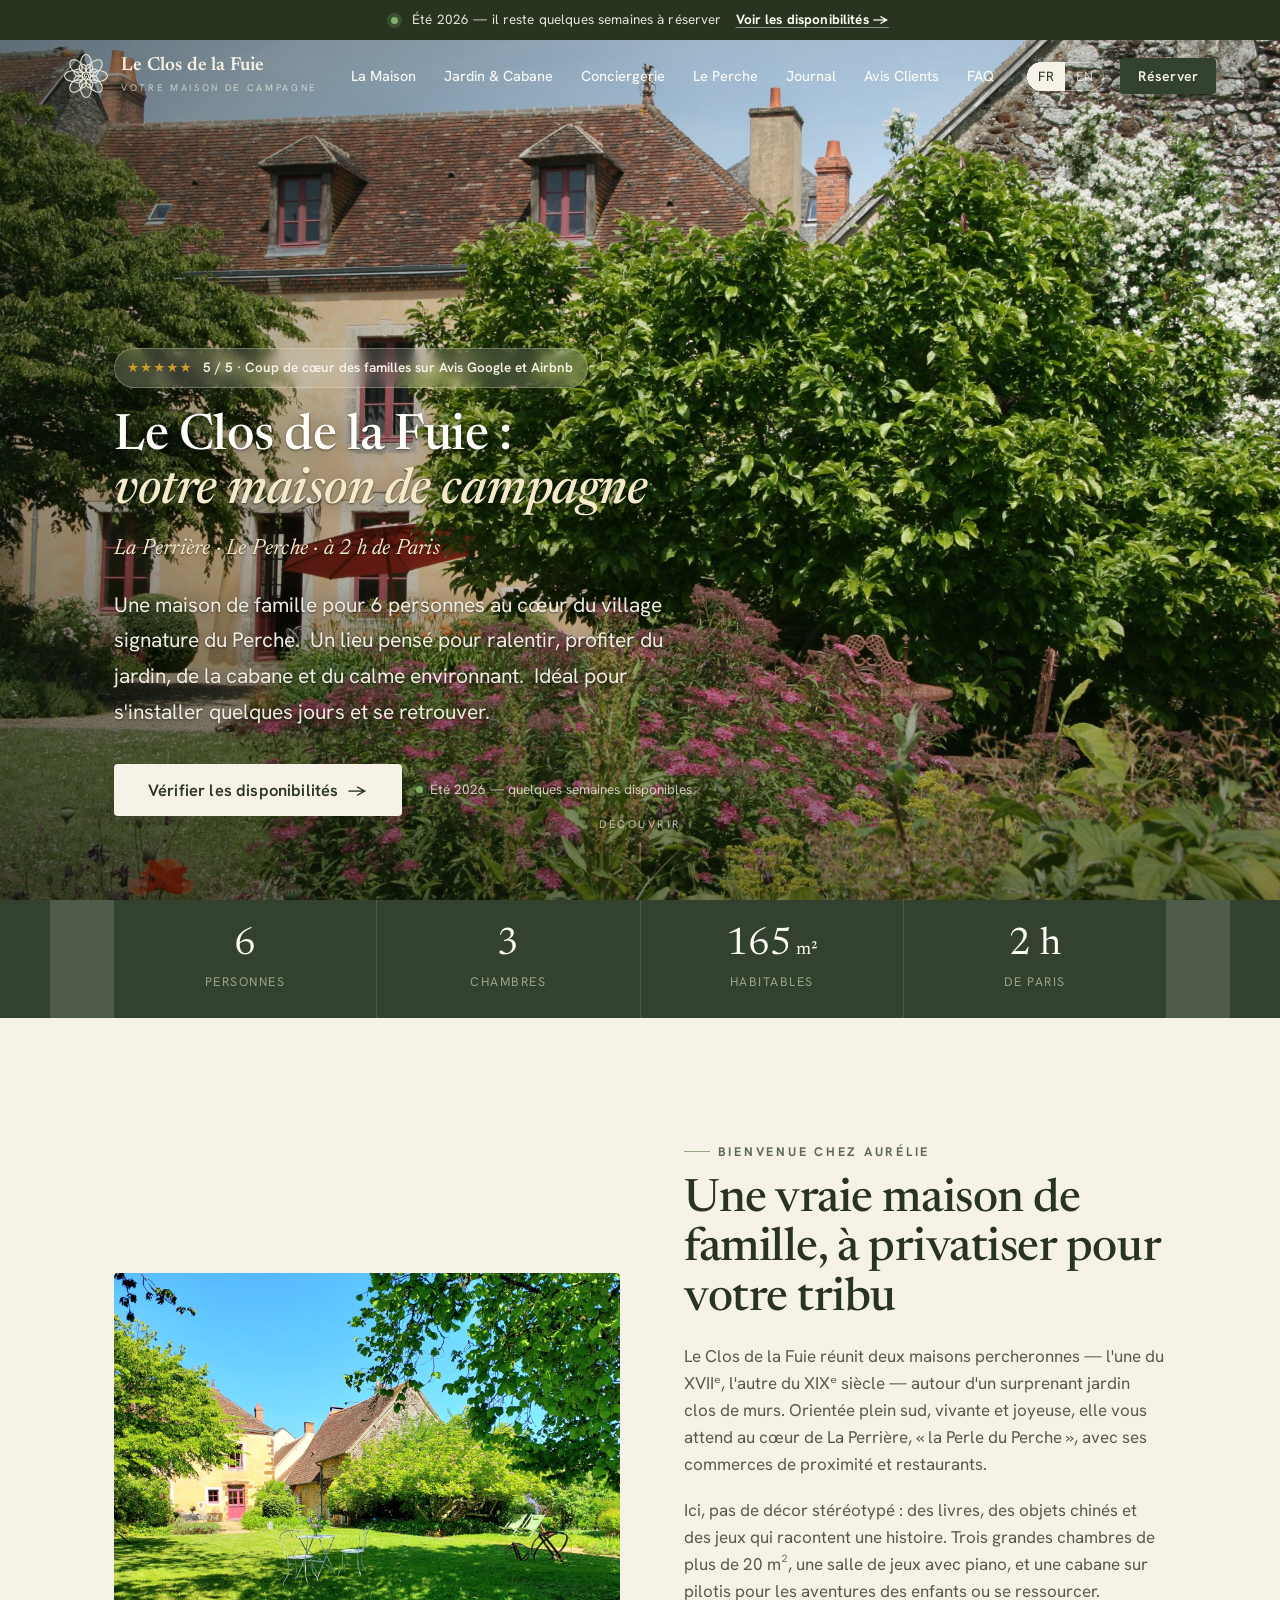
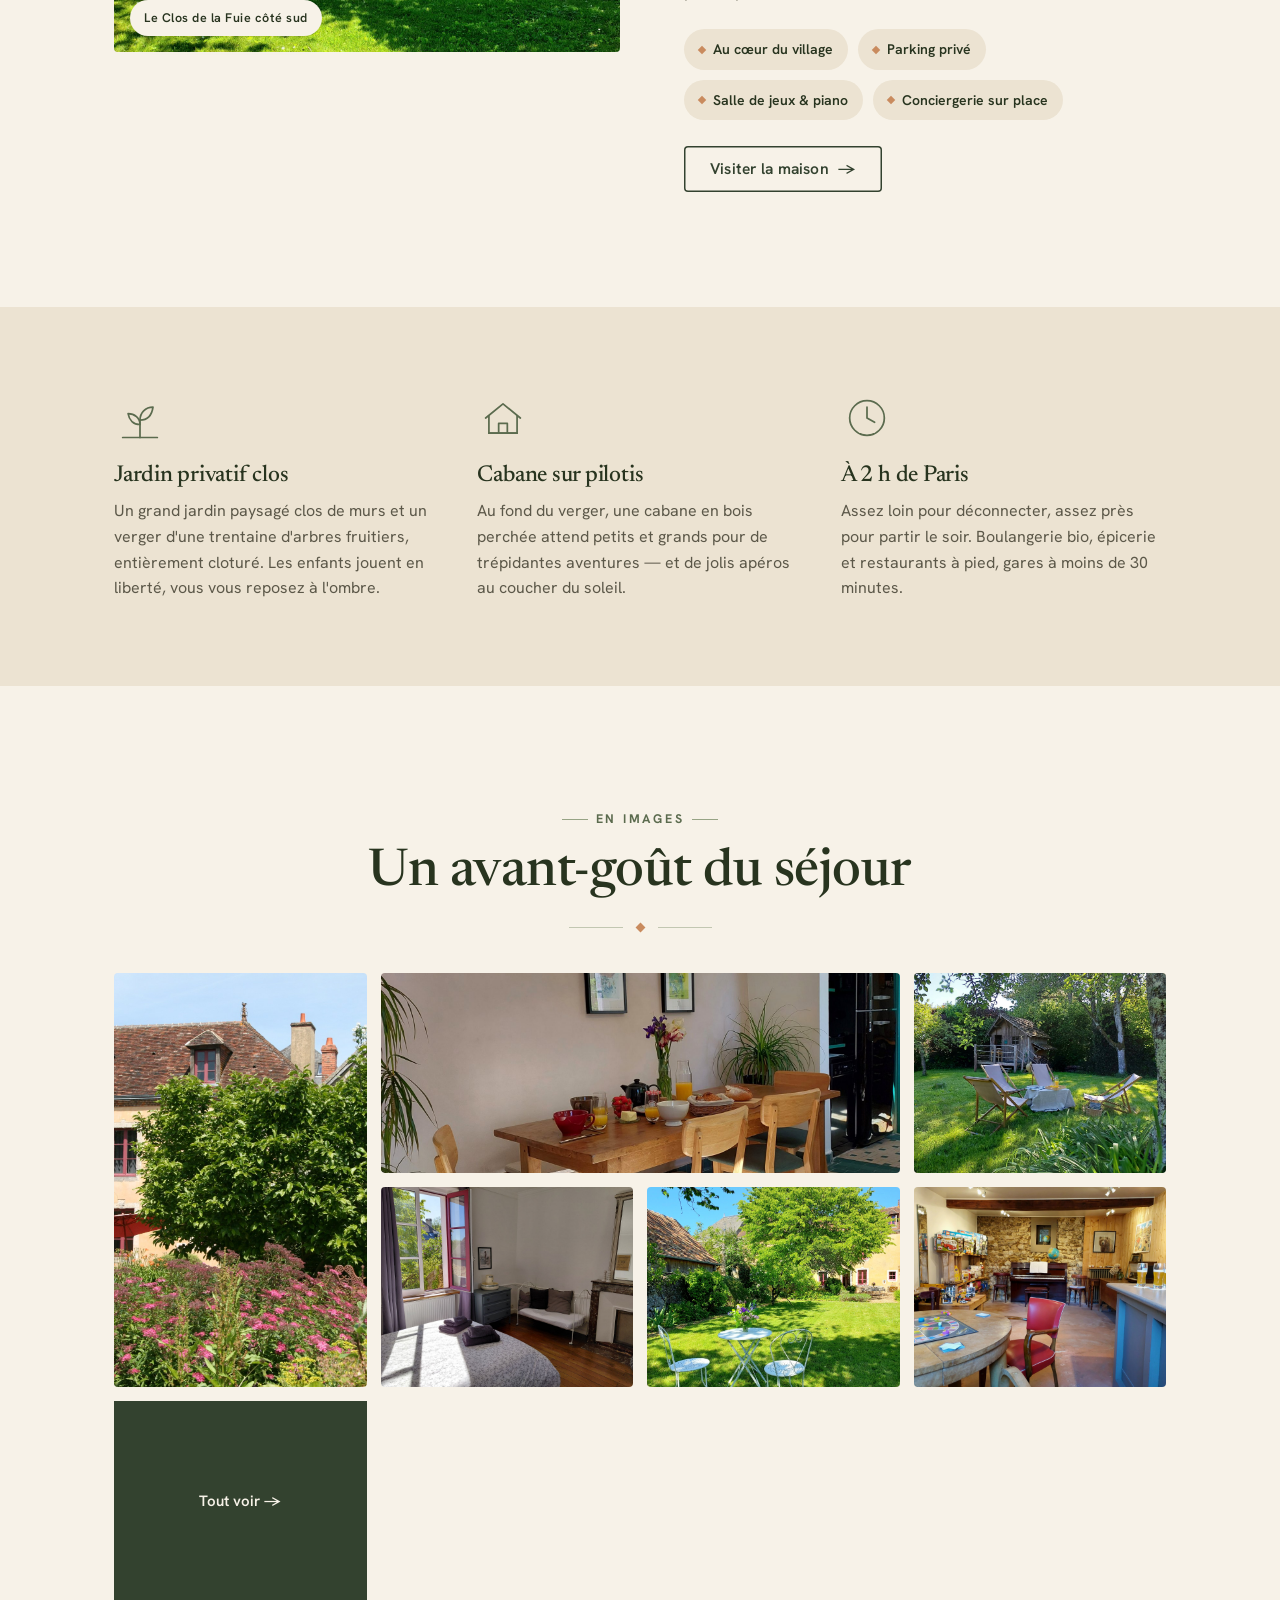
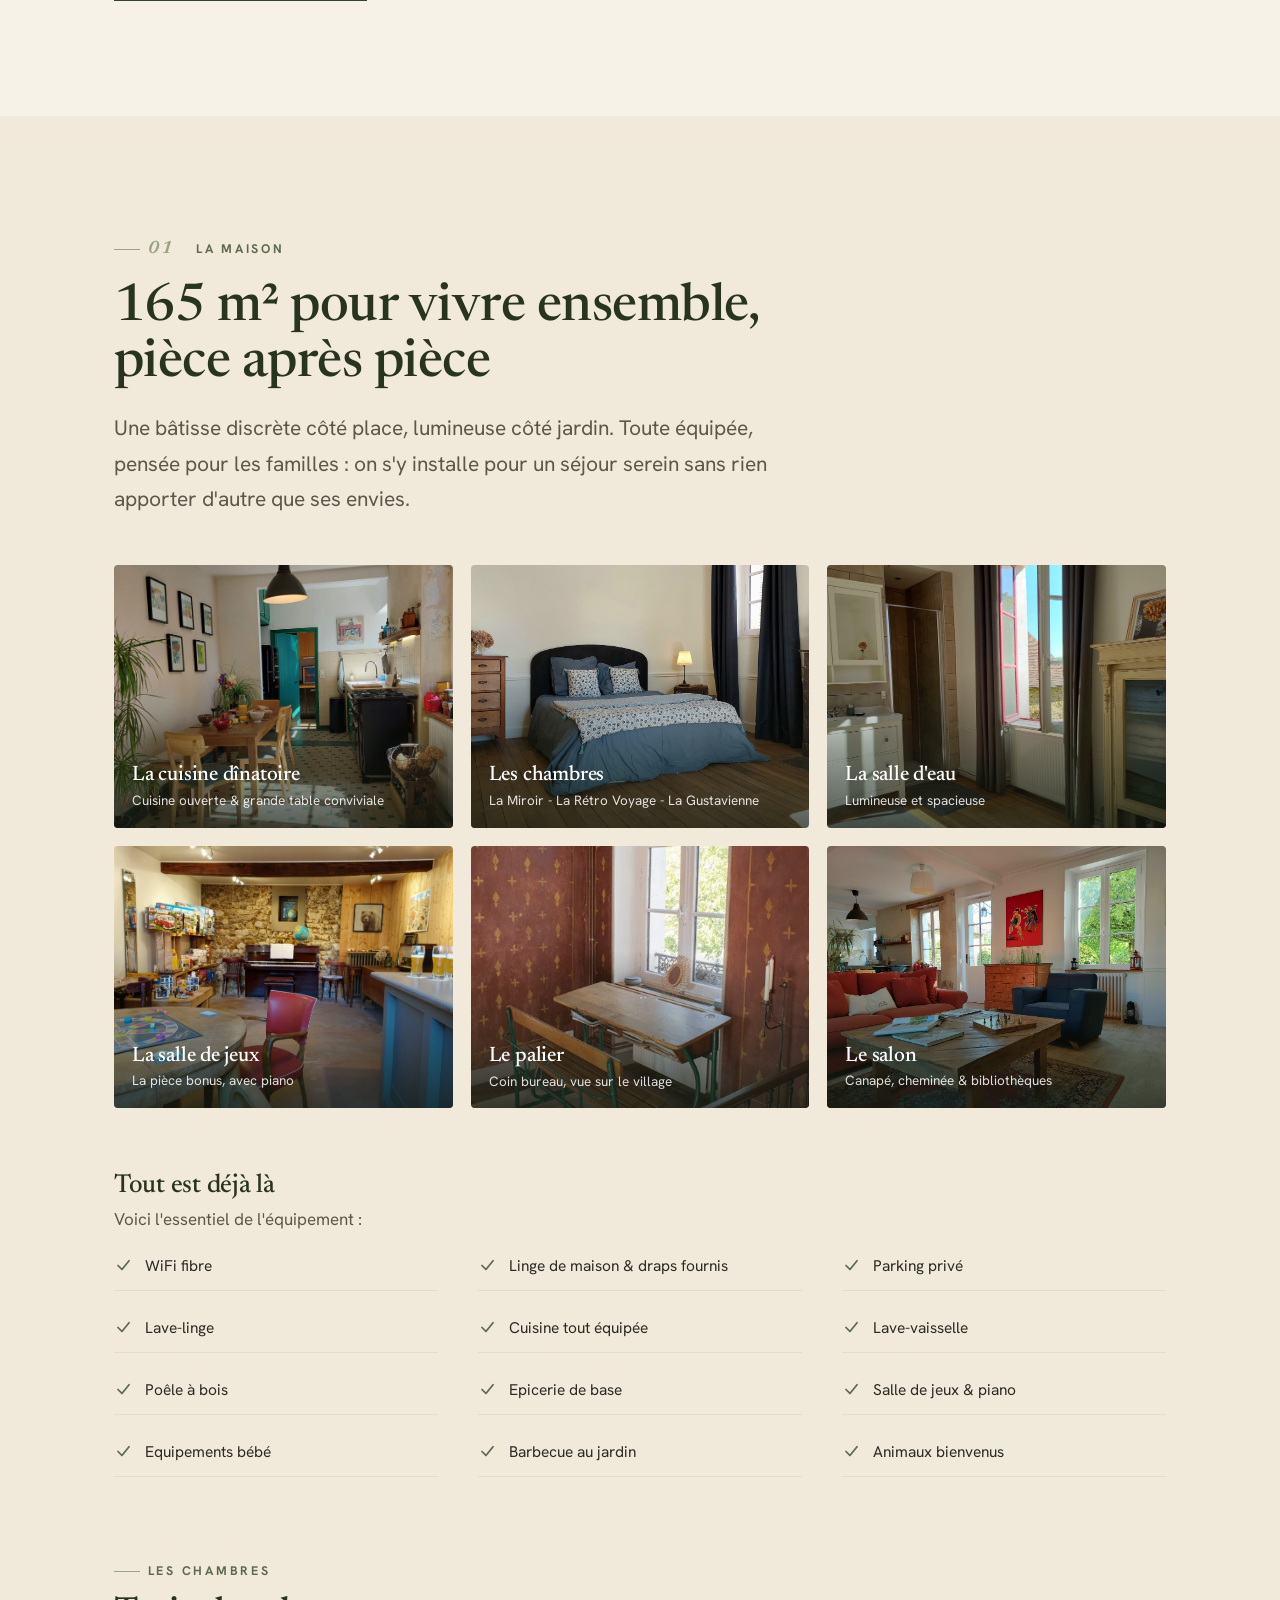
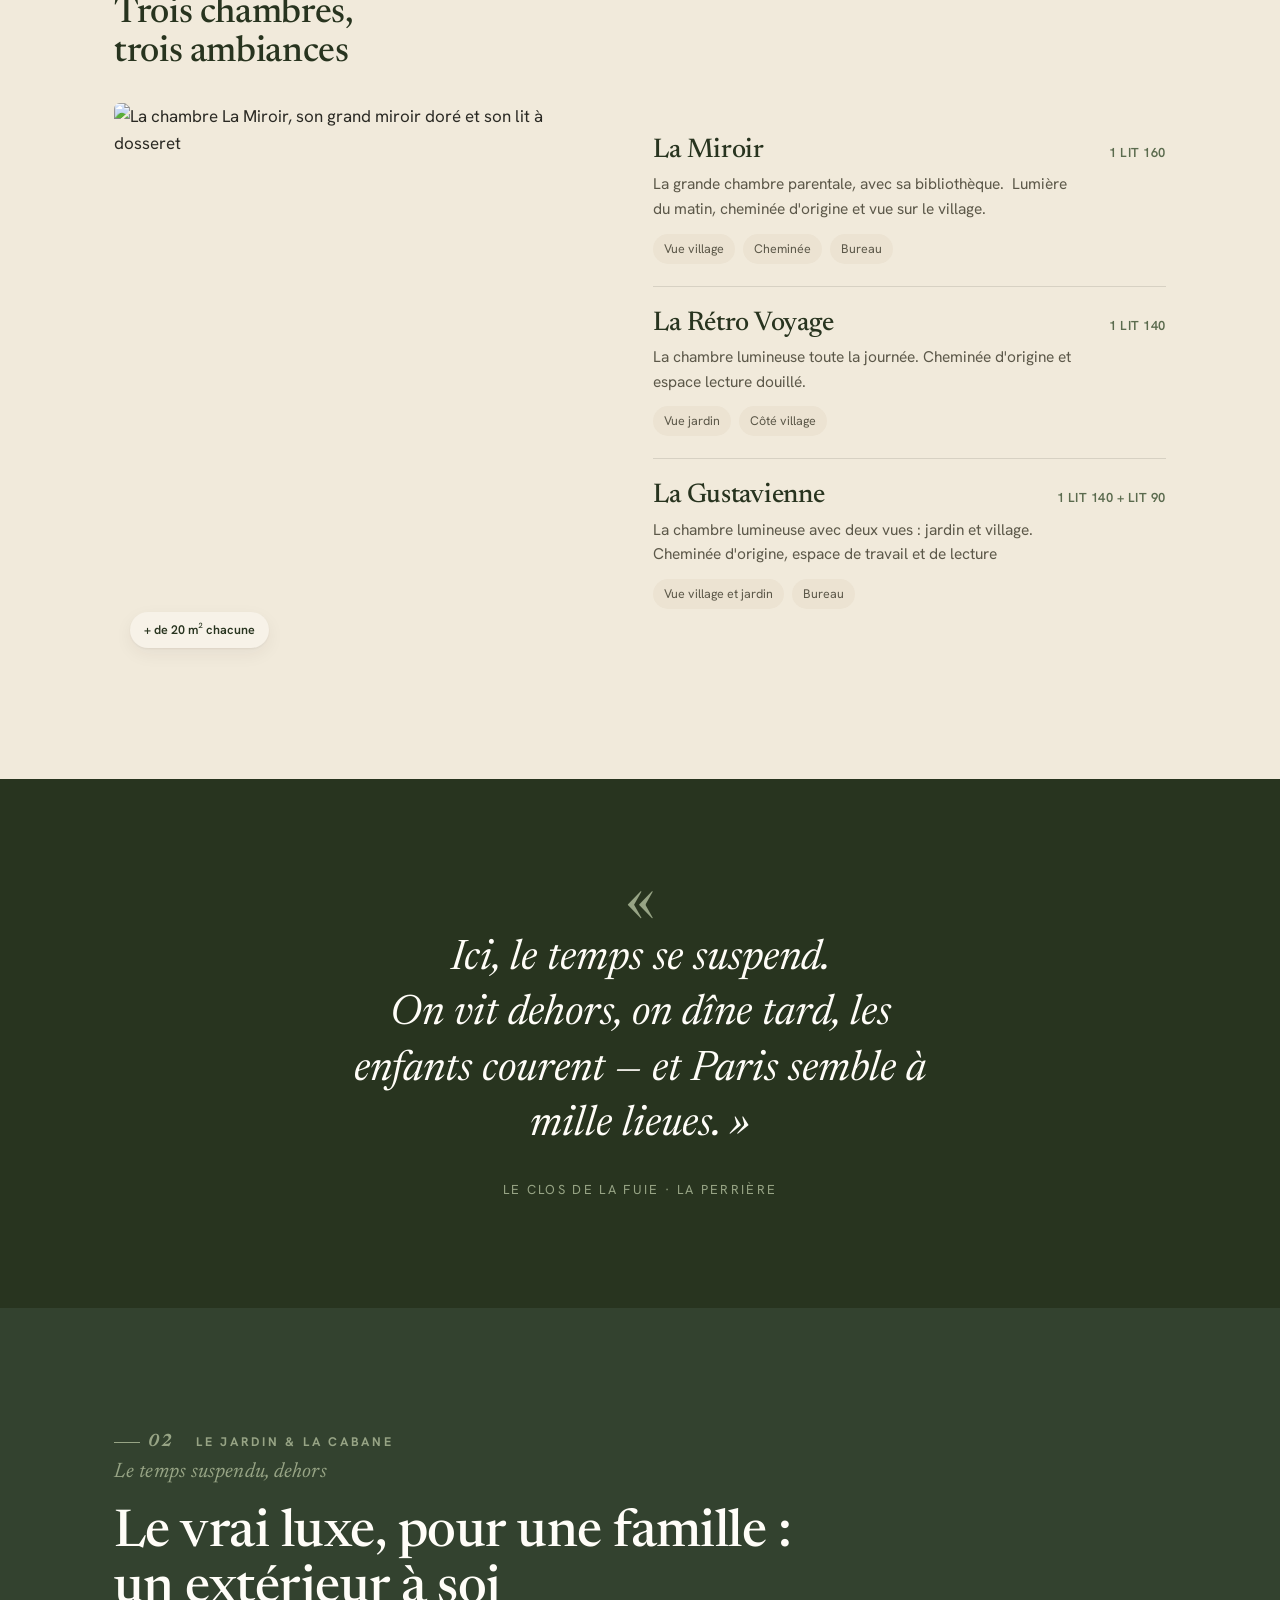
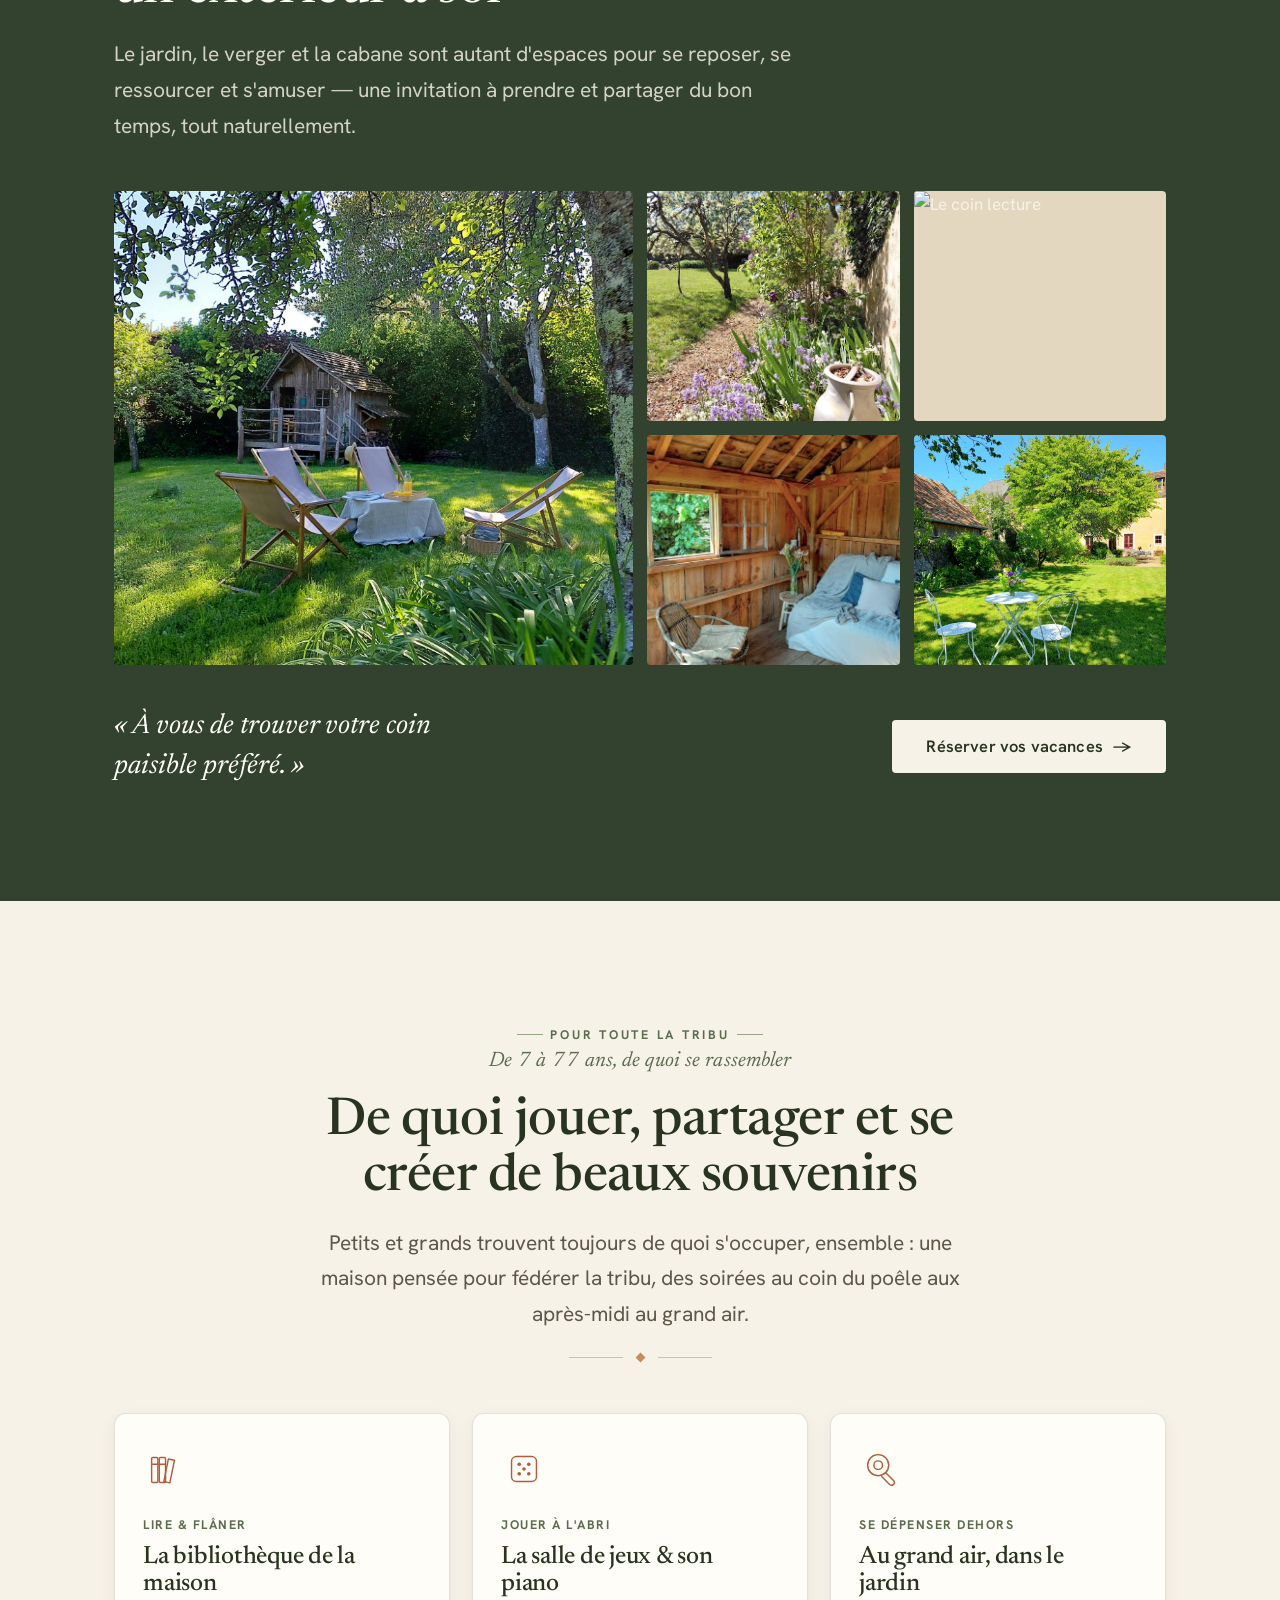
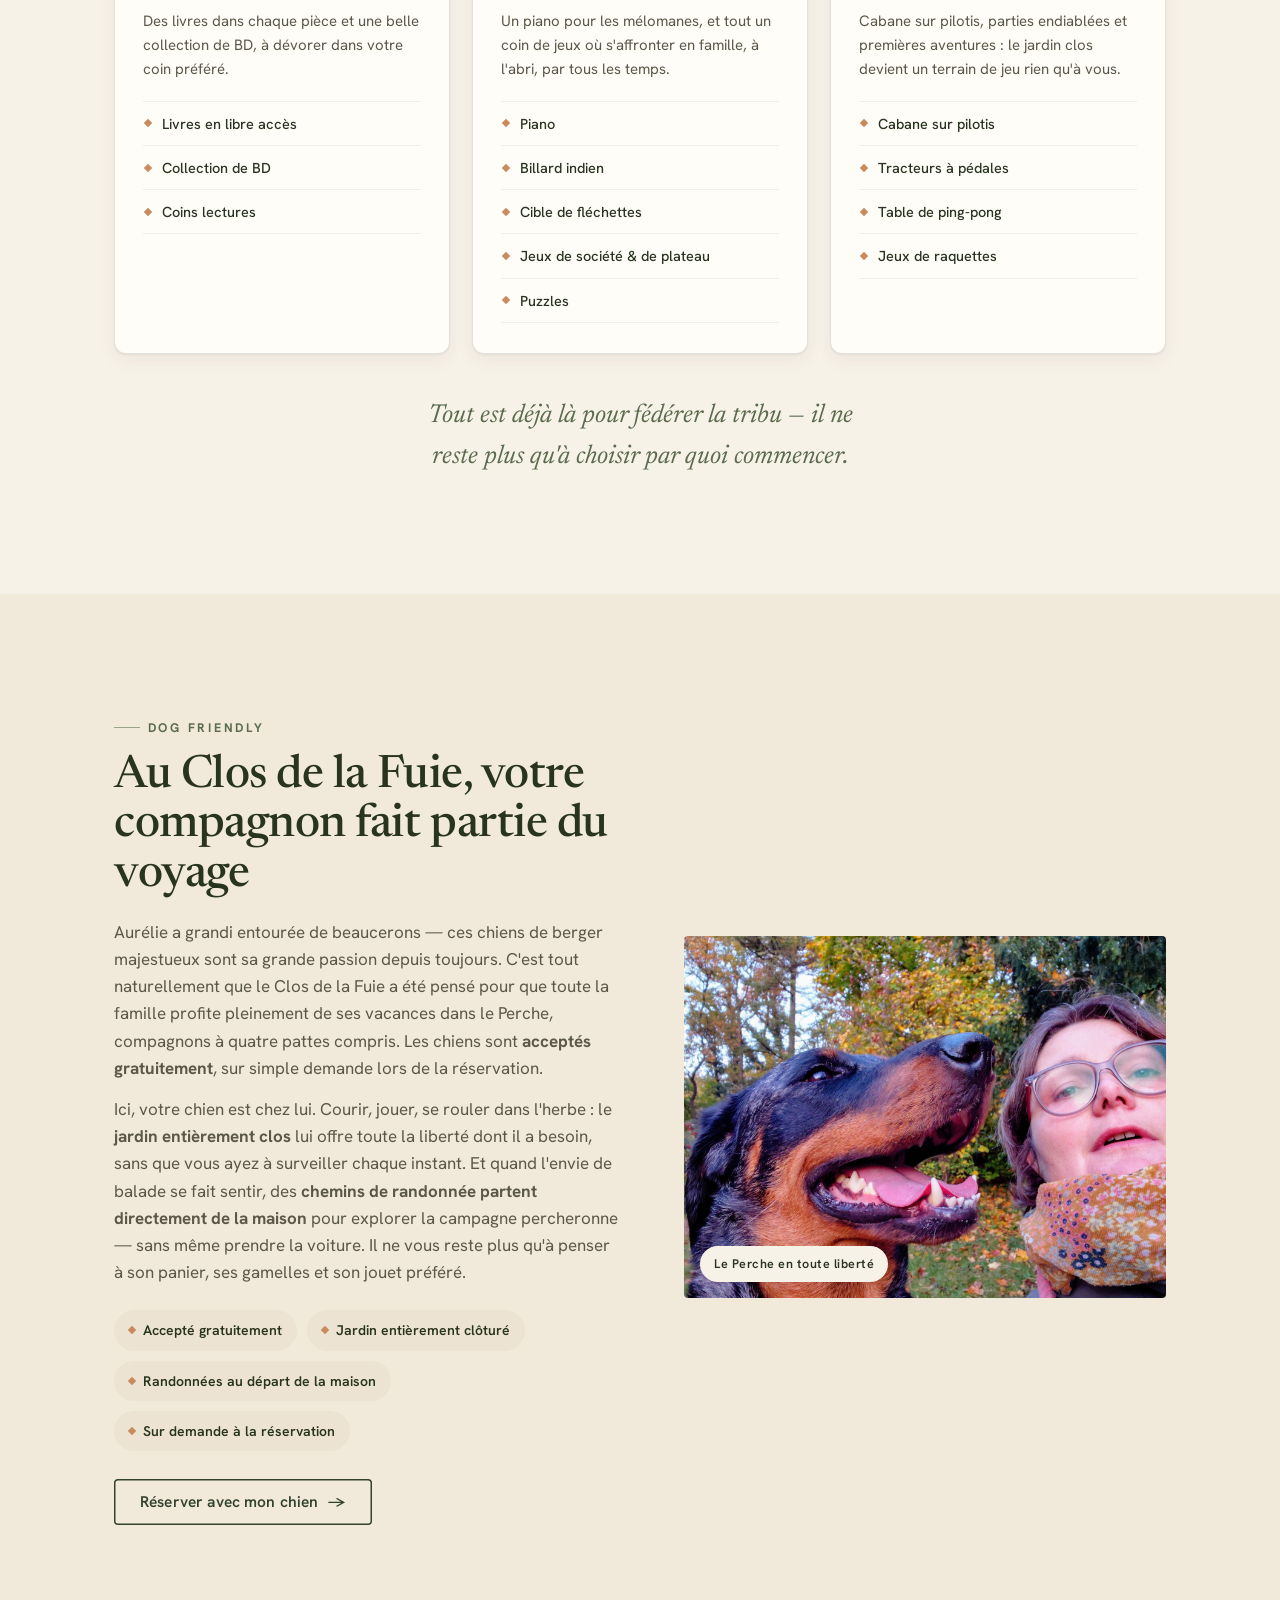
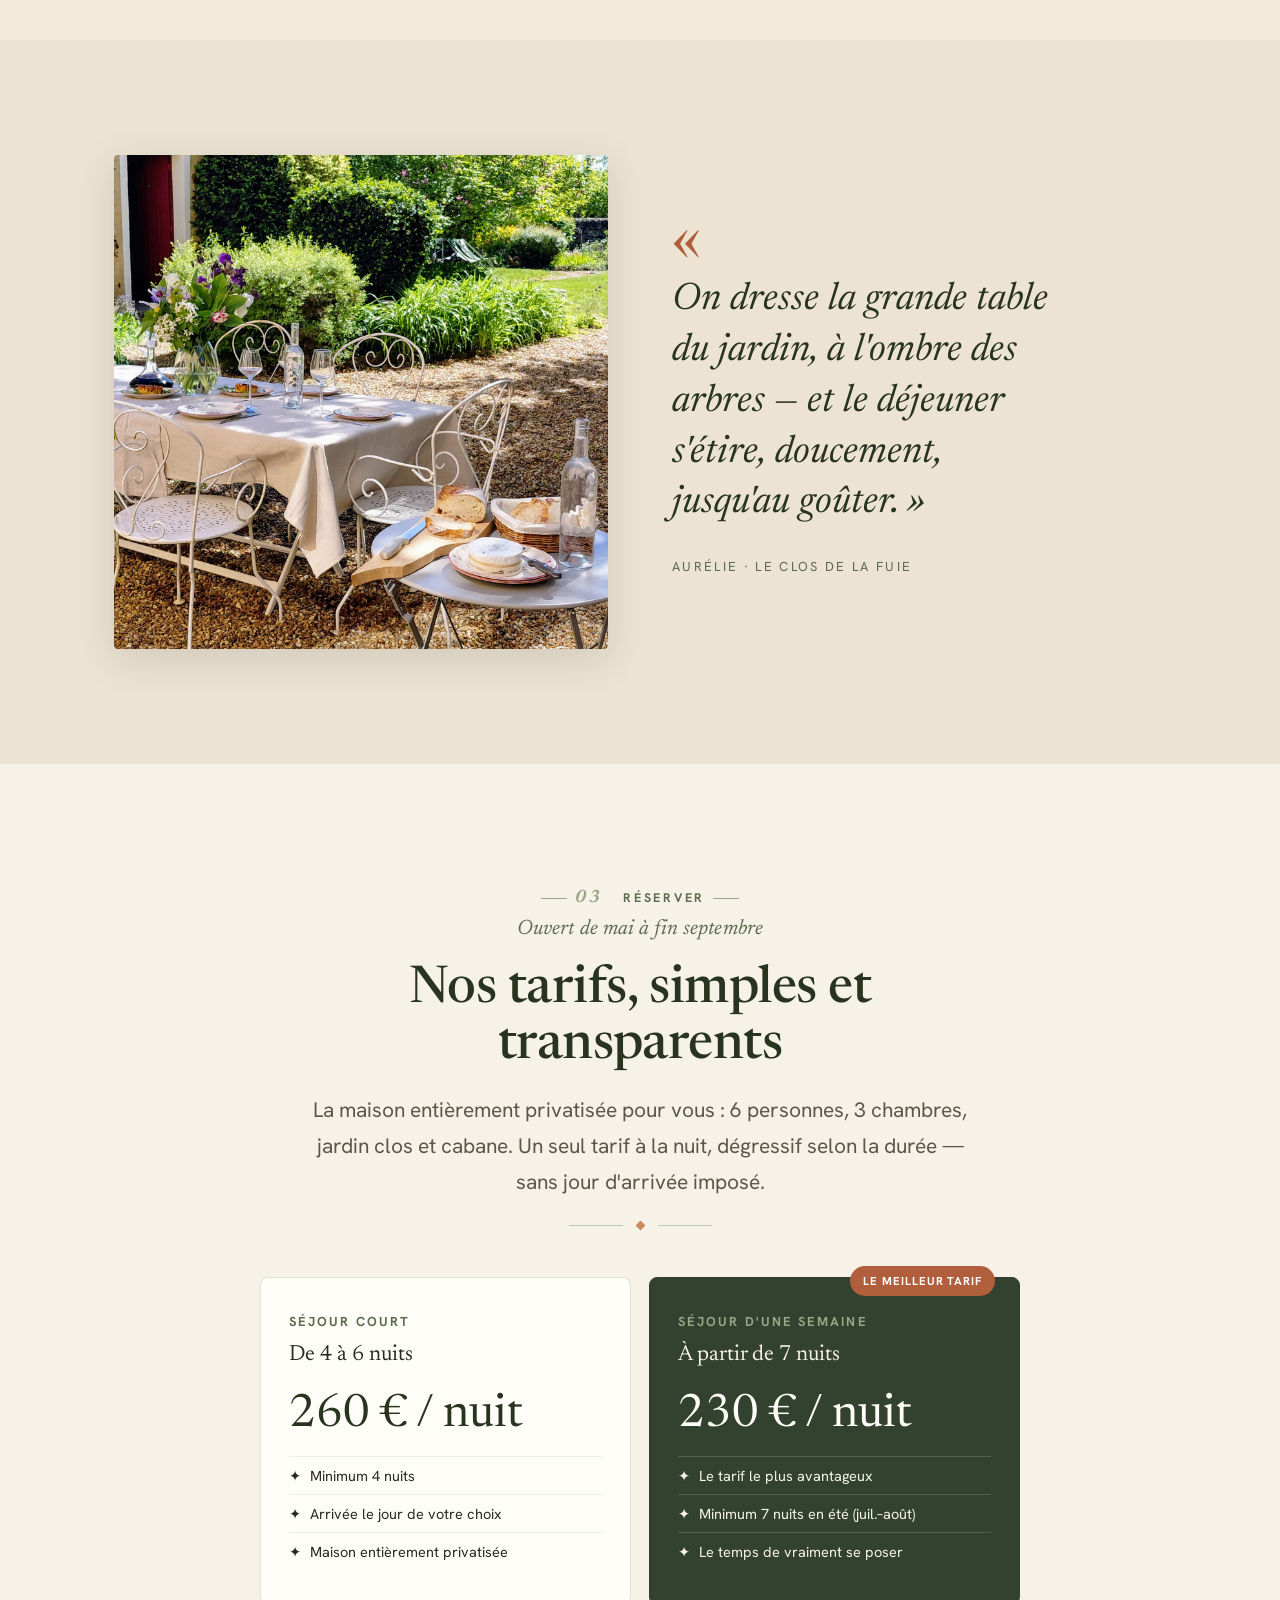
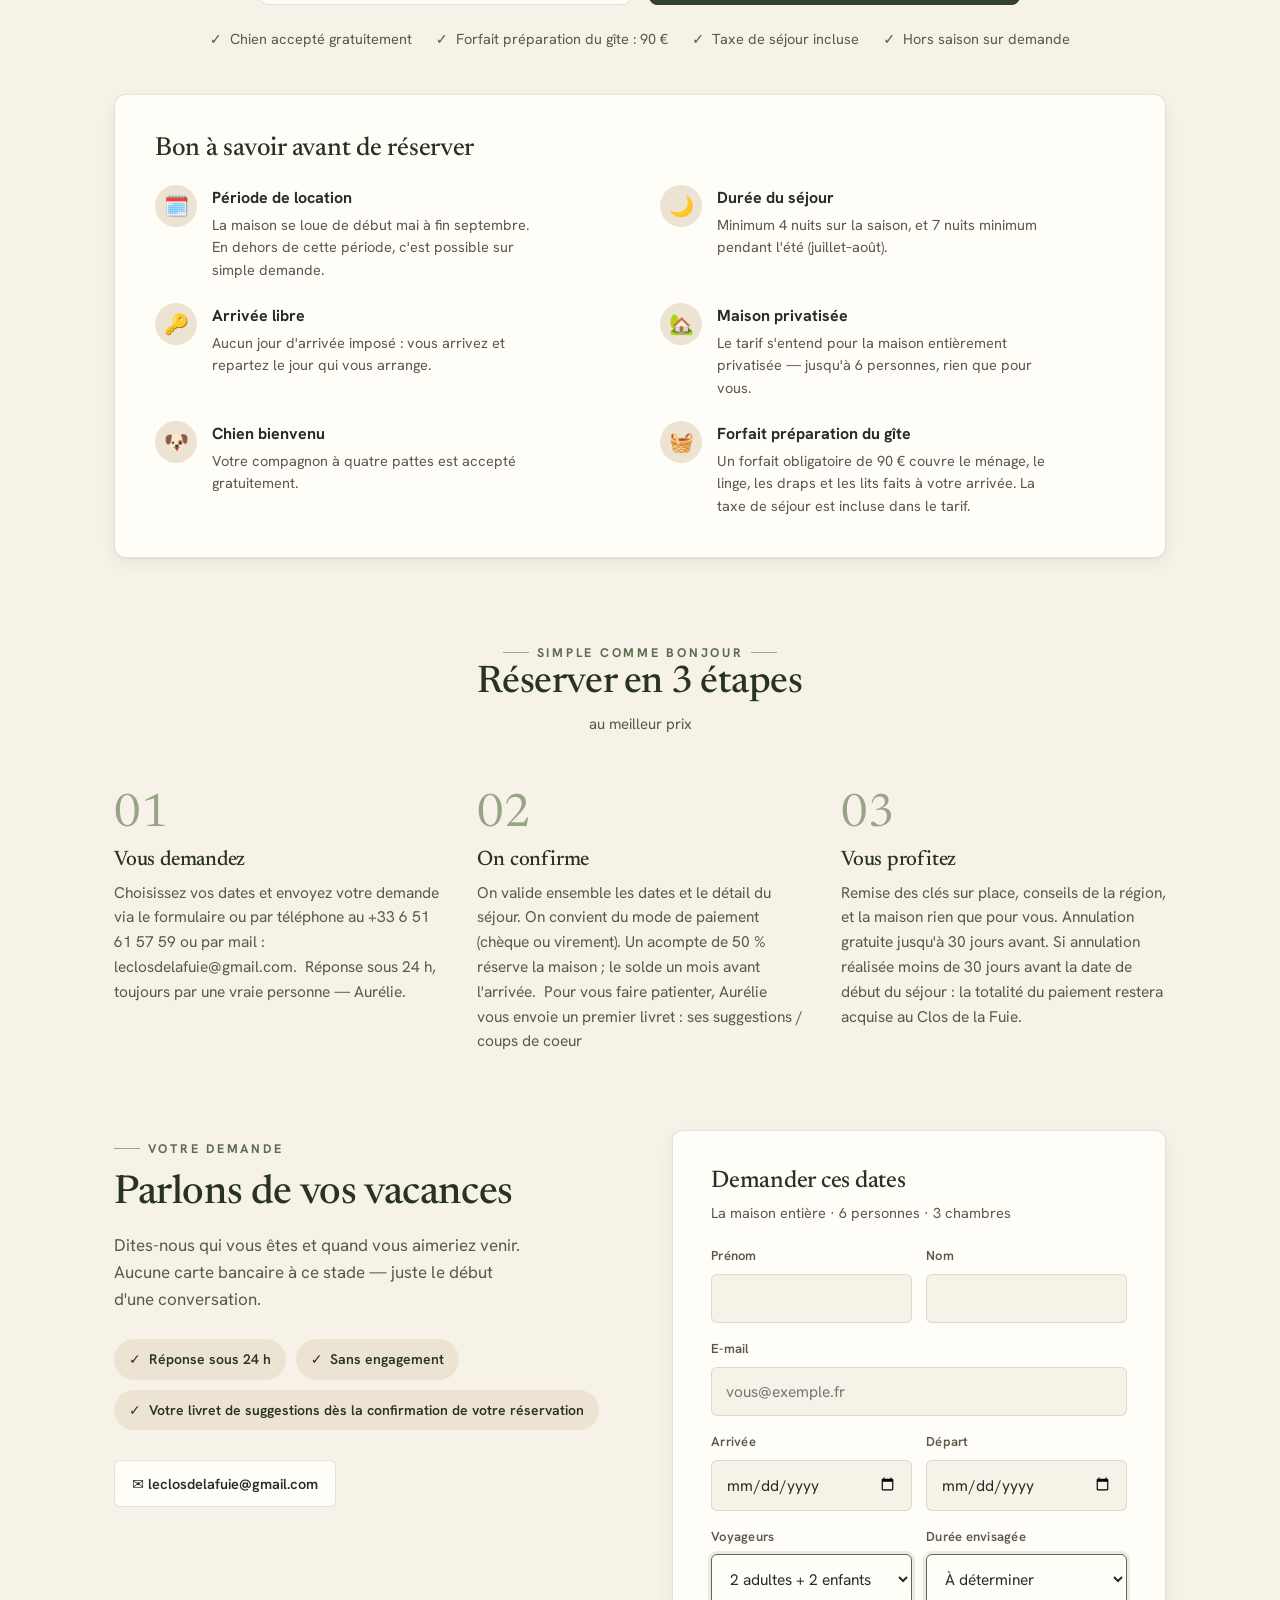
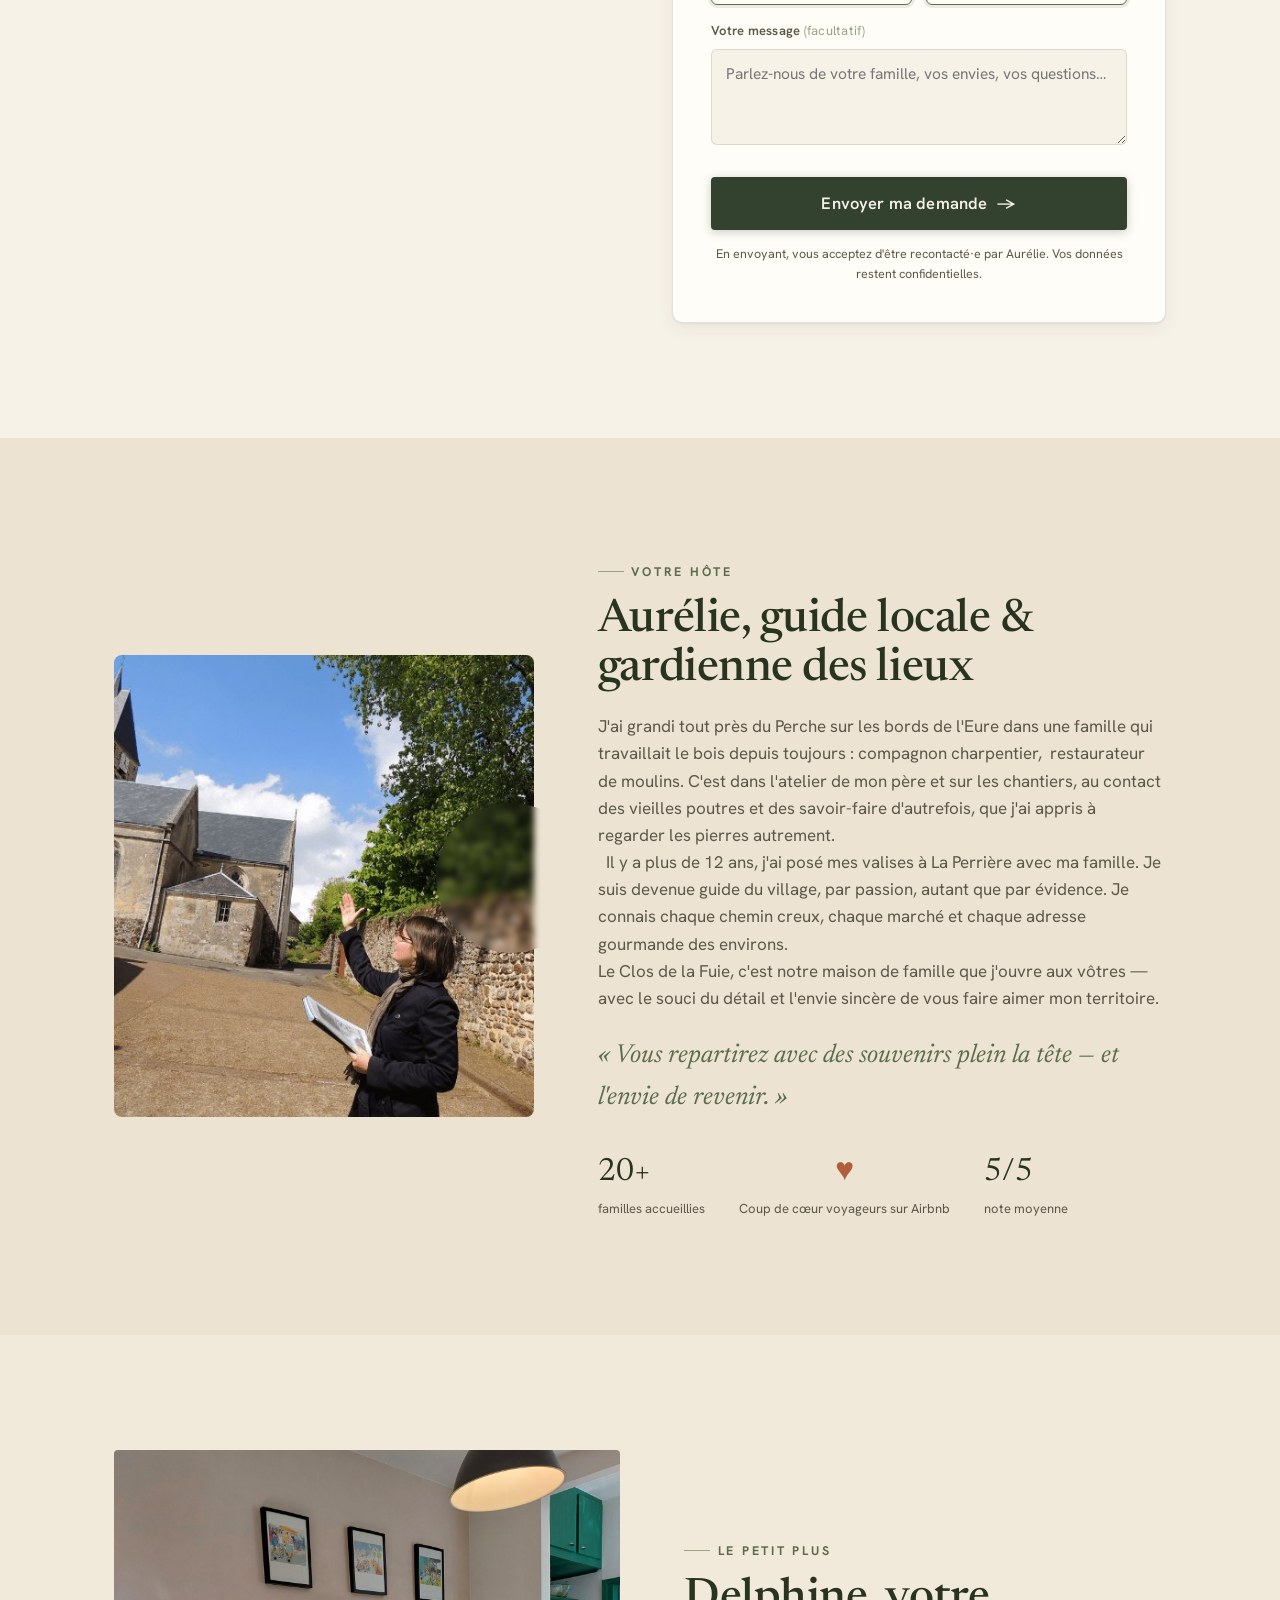
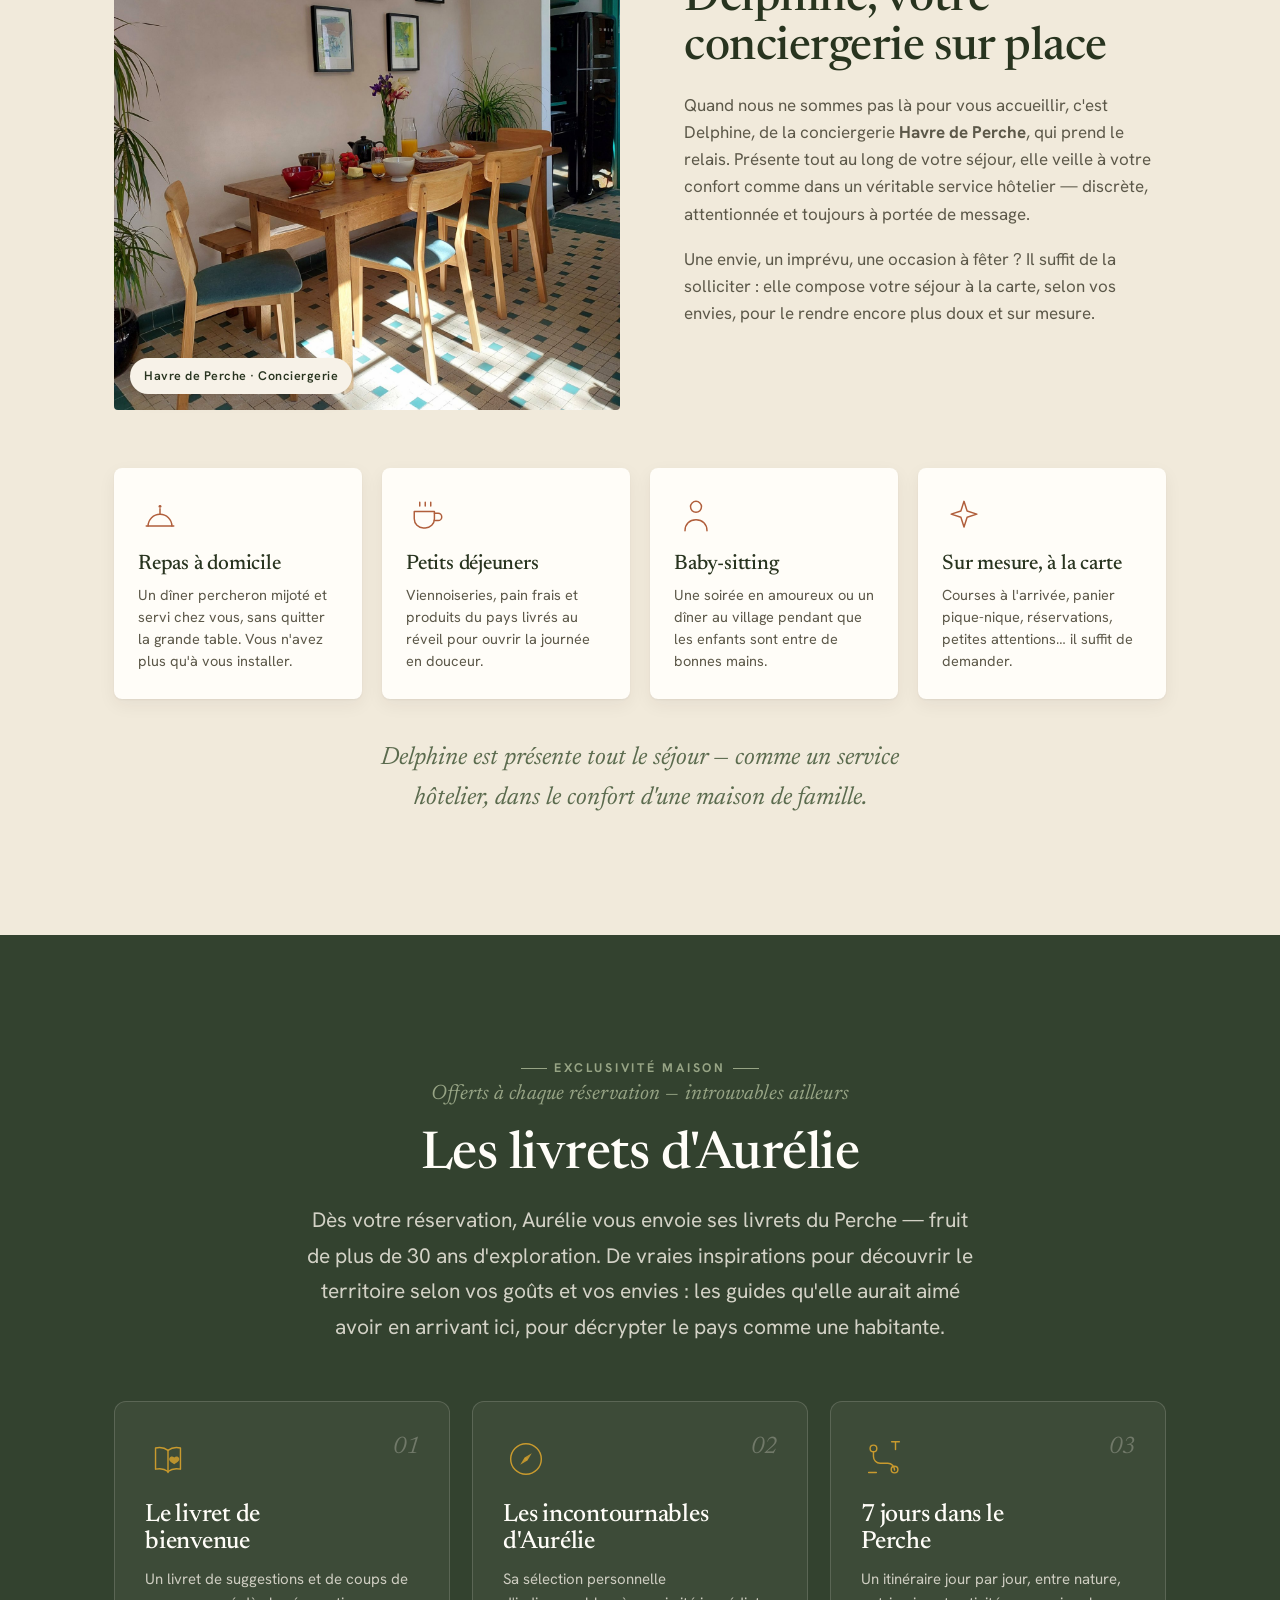
==== commit 1b005ccb: "contenu: section Dog Friendly, téléphone footer, corrections textes - Nouvelle section "Dog friendly" ====
--- a/index.html
+++ b/index.html
@@ -31,6 +31,7 @@
       <span class="logo-name">Le Clos de la Fuie</span>
       <span class="logo-tagline">Votre maison de campagne</span>
     </div>
+  </a>
   </a>
   <div class="nav-links">
     <a href="#maison" data-i18n="nav.house">La Maison</a>
@@ -238,7 +239,8 @@
 
 <!-- ===================== PULL QUOTE BAND ===================== -->
 <section class="quoteband reveal">
-  <blockquote data-i18n="qb.text">« Ici, le temps se suspend.<br>On vit dehors, on dîne tard, les enfants courent — et Paris semble à mille lieues. »</blockquote>
+  <span class="qb-mark">«</span>
+  <blockquote data-i18n="qb.text">Ici, le temps se suspend.<br>On vit dehors, on dîne tard, les enfants courent — et Paris semble à mille lieues. »</blockquote>
   <div class="qb-by" data-i18n="qb.by">Le Clos de la Fuie · La Perrière</div>
 </section>
 
@@ -273,8 +275,8 @@
     <div class="head center reveal">
       <span class="overline center" data-i18n="lois.over">Pour toute la tribu</span>
       <span class="kicker" data-i18n="lois.kicker">De 7 à 77 ans, de quoi se rassembler</span>
-      <h2 data-i18n="lois.h2">De quoi jouer, partager et<br>se créer de beaux souvenirs</h2>
-      <p class="lead" data-i18n="lois.lead">Petits et grands trouvent toujours de quoi s'occuper, ensemble :<br>une maison pensée pour fédérer la tribu, des soirées au coin du poêle<br>aux après-midi au grand air.</p>
+      <h2 data-i18n="lois.h2">De quoi jouer, partager et se créer de beaux souvenirs</h2>
+      <p class="lead" data-i18n="lois.lead">Petits et grands trouvent toujours de quoi s'occuper, ensemble : une maison pensée pour fédérer la tribu, des soirées au coin du poêle aux après-midi au grand air.</p>
       <div class="sep"><span class="dia"></span></div>
     </div>
 
@@ -317,7 +319,32 @@
       </div>
     </div>
 
-    <p class="lois-foot reveal" data-i18n="lois.foot">Tout est déjà là pour fédérer la tribu —<br>il ne reste plus qu'à choisir par quoi commencer.</p>
+    <p class="lois-foot reveal" data-i18n="lois.foot">Tout est déjà là pour fédérer la tribu — il ne reste plus qu'à choisir par quoi commencer.</p>
+  </div>
+</section>
+
+<!-- ===================== DOG FRIENDLY ===================== -->
+<section class="section bg-linen2" id="chiens">
+  <div class="wrap">
+    <div class="split">
+      <div class="split-body reveal">
+        <span class="overline">Dog friendly</span>
+        <h2>Au Clos de la Fuie, votre compagnon fait partie du voyage</h2>
+        <p style="margin-top:18px">Aurélie a grandi entourée de beaucerons — ces chiens de berger majestueux sont sa grande passion depuis toujours. C'est tout naturellement que le Clos de la Fuie a été pensé pour que toute la famille profite pleinement de ses vacances dans le Perche, compagnons à quatre pattes compris. Les chiens sont <strong>acceptés gratuitement</strong>, sur simple demande lors de la réservation.</p>
+        <p style="margin-top:14px">Ici, votre chien est chez lui. Courir, jouer, se rouler dans l'herbe : le <strong>jardin entièrement clos</strong> lui offre toute la liberté dont il a besoin, sans que vous ayez à surveiller chaque instant. Et quand l'envie de balade se fait sentir, des <strong>chemins de randonnée partent directement de la maison</strong> pour explorer la campagne percheronne — sans même prendre la voiture. Il ne vous reste plus qu'à penser à son panier, ses gamelles et son jouet préféré.</p>
+        <div class="chips" style="margin-top:24px">
+          <span class="chip"><span class="ch-dia"></span>Accepté gratuitement</span>
+          <span class="chip"><span class="ch-dia"></span>Jardin entièrement clôturé</span>
+          <span class="chip"><span class="ch-dia"></span>Randonnées au départ de la maison</span>
+          <span class="chip"><span class="ch-dia"></span>Sur demande à la réservation</span>
+        </div>
+        <a href="#reserver" class="btn btn-ghost" style="margin-top:28px">Réserver avec mon chien <span class="arrow">→</span></a>
+      </div>
+      <div class="split-media reveal d1">
+        <img src="images/chiens-beaucerons.jpg" alt="Chien au Clos de la Fuie — jardin entièrement clôturé dog friendly">
+        <span class="tag">Le Perche en toute liberté</span>
+      </div>
+    </div>
   </div>
 </section>
 
@@ -329,7 +356,8 @@
         <img src="images/garden-table-portrait.jpg" alt="La grande table dressée au jardin, à l'ombre des arbres">
       </figure>
       <div class="iq-body">
-        <blockquote class="iq-quote" data-i18n="iq.text">« On dresse la grande table du jardin, à l'ombre des arbres — et le déjeuner s'étire, doucement, jusqu'au goûter. »</blockquote>
+        <span class="qb-mark" style="color:var(--terracotta)">«</span>
+        <blockquote class="iq-quote" data-i18n="iq.text">On dresse la grande table du jardin, à l'ombre des arbres — et le déjeuner s'étire, doucement, jusqu'au goûter. »</blockquote>
         <div class="iq-by" data-i18n="iq.by">Aurélie · Le Clos de la Fuie</div>
       </div>
     </div>
@@ -418,7 +446,7 @@
         <div class="step"><h3 data-i18n="step1.h">Vous demandez</h3><p data-i18n="step1.p">Choisissez vos dates et envoyez votre demande via le formulaire ou par téléphone au +33 6 51 61 57 59 ou par mail : leclosdelafuie@gmail.com. 
 Réponse sous 24 h, toujours par une vraie personne — Aurélie.</p></div>
         <div class="step"><h3 data-i18n="step2.h">On confirme</h3><p data-i18n="step2.p">On valide ensemble les dates et le détail du séjour. On convient du mode de paiement (chèque ou virement). Un acompte de 50 % réserve la maison ; le solde un mois avant l'arrivée. 
-Pour vous faire patienter, Aurélie vous envoie un premier livret : ses suggestions</p></div>
+Pour vous faire patienter, Aurélie vous envoie un premier livret : ses suggestions / coups de coeur</p></div>
         <div class="step"><h3 data-i18n="step3.h">Vous profitez</h3><p data-i18n="step3.p">Remise des clés sur place, conseils de la région, et la maison rien que pour vous. Annulation gratuite jusqu'à 30 jours avant.
 Si annulation réalisée moins de 30 jours avant la date de début du séjour : la totalité du paiement restera acquise au Clos de la Fuie. </p></div>
       </div>
@@ -544,7 +572,7 @@
       </div>
     </div>
 
-    <p class="conc-foot reveal" data-i18n="conc.foot">Delphine est présente tout le séjour<br>comme un service hôtelier,<br>dans le confort d'une maison de famille.</p>
+    <p class="conc-foot reveal" data-i18n="conc.foot">Delphine est présente tout le séjour — comme un service hôtelier, dans le confort d'une maison de famille.</p>
   </div>
 </section>
 
@@ -555,7 +583,7 @@
       <span class="overline center" data-i18n="carn.over">Exclusivité maison</span>
       <span class="kicker" data-i18n="carn.kicker">Offerts à chaque réservation — introuvables ailleurs</span>
       <h2 data-i18n="carn.h2">Les livrets d'Aurélie</h2>
-      <p class="lead" data-i18n="carn.lead">Dès votre réservation, Aurélie vous envoie ses livrets du Perche. De vraies inspirations pour découvrir le territoire selon vos goûts et vos envies : les guides qu'elle aurait aimé avoir en arrivant ici, pour décrypter le pays comme une habitante.</p>
+      <p class="lead" data-i18n="carn.lead">Dès votre réservation, Aurélie vous envoie ses livrets du Perche — fruit de plus de 30 ans d'exploration. De vraies inspirations pour découvrir le territoire selon vos goûts et vos envies : les guides qu'elle aurait aimé avoir en arrivant ici, pour décrypter le pays comme une habitante.</p>
     </div>
 
     <div class="carnets-grid reveal d1">
@@ -583,7 +611,7 @@
     </div>
 
     <div class="carnets-foot reveal">
-      <p class="ribbon" data-i18n="carn.foot">Des livrets intimes que personne d'autre ne vous donnera.</p>
+      <p class="ribbon" data-i18n="carn.foot">Des livrets intimes, fruit de plus de 30 ans d'exploration — que personne d'autre ne vous donnera.</p>
       <a href="#reserver" class="btn btn-light btn-lg" style="margin-left:auto" data-i18n="carn.cta">Réserver &amp; recevoir les livrets <span class="arrow">→</span></a>
     </div>
   </div>
@@ -693,6 +721,7 @@
         <h2 data-i18n="journal.h">Le Perche, raconté par Aurélie</h2>
         <p class="lead" data-i18n="journal.lead">Patrimoine, balades, bonnes adresses et histoires du pays : retrouvez tous nos articles sur le blog du Clos de la Fuie.</p>
       </div>
+      <a class="btn btn-ghost" href="https://leclosdelafuie.fr/blogperchepatrimoines/" target="_blank" rel="noopener" data-i18n="journal.all">Tous les articles <span class="arrow">→</span></a>
     </div>
 
     <div class="journal-grid reveal d1">
@@ -724,7 +753,7 @@
         <span class="jc-media"><img src="images/real-gameroom.jpg" alt="Que faire dans le Perche quand il pleut"></span>
         <span class="jc-body">
           <span class="jc-k" data-i18n="jr4.k">Bons plans</span>
-          <span class="jc-h" data-i18n="jr4.h">Le Perche sous la pluie : nos incontournables</span>
+          <span class="jc-h" data-i18n="jr4.h">Le Perche quand il pleut : nos incontournables</span>
           <span class="jc-more" data-i18n="journal.read">Lire l'article →</span>
         </span>
       </a>
@@ -741,7 +770,7 @@
     <div class="insta-text">
       <span class="overline" data-i18n="insta.over">Suivez la vie du Clos</span>
       <h2 data-i18n="insta.h">Le Perche au fil des saisons, sur Instagram</h2>
-      <p data-i18n="insta.p">Le verger en fleurs, les bons plans d'Aurélie, les coulisses de la maison et les petits bonheurs du quotidien. Abonnez-vous pour ne rien manquer — et laissez-vous donner envie.</p>
+      <p data-i18n="insta.p">Plus de 100 photos pour découvrir l'ambiance unique du Clos de la Fuie : le verger en fleurs, les recoins secrets du jardin, les coulisses de la maison et les petits bonheurs du quotidien au fil des saisons. Une belle façon de se laisser rêver avant d'arriver — et de prolonger le séjour après le départ.</p>
     </div>
     <a class="insta-cta" href="https://www.instagram.com/leclosdelafuie/" target="_blank" rel="noopener">
       <span class="ig"><svg viewBox="0 0 24 24" fill="none" stroke="currentColor" stroke-width="1.8"><rect x="3" y="3" width="18" height="18" rx="5"/><circle cx="12" cy="12" r="4"/><circle cx="17.5" cy="6.5" r="1.1" fill="currentColor" stroke="none"/></svg></span>
@@ -773,6 +802,7 @@
         <p data-i18n="foot.about">Gîte familial de charme au cœur de La Perrière, Petite Cité de Caractère du Perche. 6 personnes, 3 chambres, jardin clos &amp; cabane. À 2 h de Paris.</p>
         <div class="soc">
           <a href="https://www.instagram.com/leclosdelafuie/" target="_blank" rel="noopener" aria-label="Instagram"><svg viewBox="0 0 24 24" fill="none" stroke="currentColor" stroke-width="1.6"><rect x="3" y="3" width="18" height="18" rx="5"/><circle cx="12" cy="12" r="4"/><circle cx="17.5" cy="6.5" r="1" fill="currentColor" stroke="none"/></svg></a>
+          <a href="https://leclosdelafuie.fr/blogperchepatrimoines/" target="_blank" rel="noopener" aria-label="Blog"><svg viewBox="0 0 24 24" fill="none" stroke="currentColor" stroke-width="1.6"><path d="M5 4h11l3 3v13H5z"/><path d="M9 9h6M9 13h6M9 17h3"/></svg></a>
           <a href="mailto:leclosdelafuie@gmail.com" aria-label="E-mail"><svg viewBox="0 0 24 24" fill="none" stroke="currentColor" stroke-width="1.6"><rect x="3" y="5" width="18" height="14" rx="2"/><path d="m4 7 8 6 8-6"/></svg></a>
         </div>
       </div>
@@ -789,15 +819,17 @@
       <div>
         <h3 data-i18n="foot.journal">Le journal</h3>
         <ul>
+          <li><a href="https://leclosdelafuie.fr/blogperchepatrimoines/" target="_blank" rel="noopener" data-i18n="foot.blog">Tous les articles</a></li>
           <li><a href="articles/le-clos-chez-aurelie-francois.html" data-i18n="jr1.h">Le Clos de la Fuie, chez Aurélie &amp; François</a></li>
           <li><a href="articles/au-coeur-du-perche.html" data-i18n="jr2.h">Au cœur du Perche</a></li>
           <li><a href="articles/la-perriere.html" data-i18n="foot.perriere">La Perrière</a></li>
-          <li><a href="articles/le-perche-sous-la-pluie.html" data-i18n="foot.rainy">Le Perche sous la pluie</a></li>
+          <li><a href="articles/le-perche-sous-la-pluie.html" data-i18n="foot.rainy">Le Perche quand il pleut</a></li>
         </ul>
       </div>
       <div>
         <h3 data-i18n="foot.contact">Contact</h3>
         <p style="margin-bottom:6px"><strong style="color:var(--linen)">La Perrière</strong><br>61360 · Orne, Normandie</p>
+        <p><a href="tel:+33651615759">+33 6 51 61 57 59</a></p>
         <p><a href="mailto:leclosdelafuie@gmail.com">leclosdelafuie@gmail.com</a></p>
         <a href="#reserver" class="btn btn-light btn-sm" style="margin-top:16px" data-i18n="nav.cta">Réserver</a>
       </div>
@@ -811,7 +843,7 @@
 
 <!-- ===================== STICKY MOBILE CTA ===================== -->
 <div class="mobile-cta" id="mobileCta">
-  <div class="pm"><span data-i18n="mcta.from">À partir de</span> <b>230 € <span style="font-size:13px;font-weight:400;font-family:var(--sans)" data-i18n="mcta.week">/ nuit</span></b></div>
+  <div class="pm"><span data-i18n="mcta.from">À partir de</span> <b>220 € <span style="font-size:13px;font-weight:400;font-family:var(--sans)" data-i18n="mcta.week">/ nuit</span></b></div>
   <a href="#reserver" class="btn btn-primary" data-i18n="nav.cta">Réserver</a>
 </div>
 
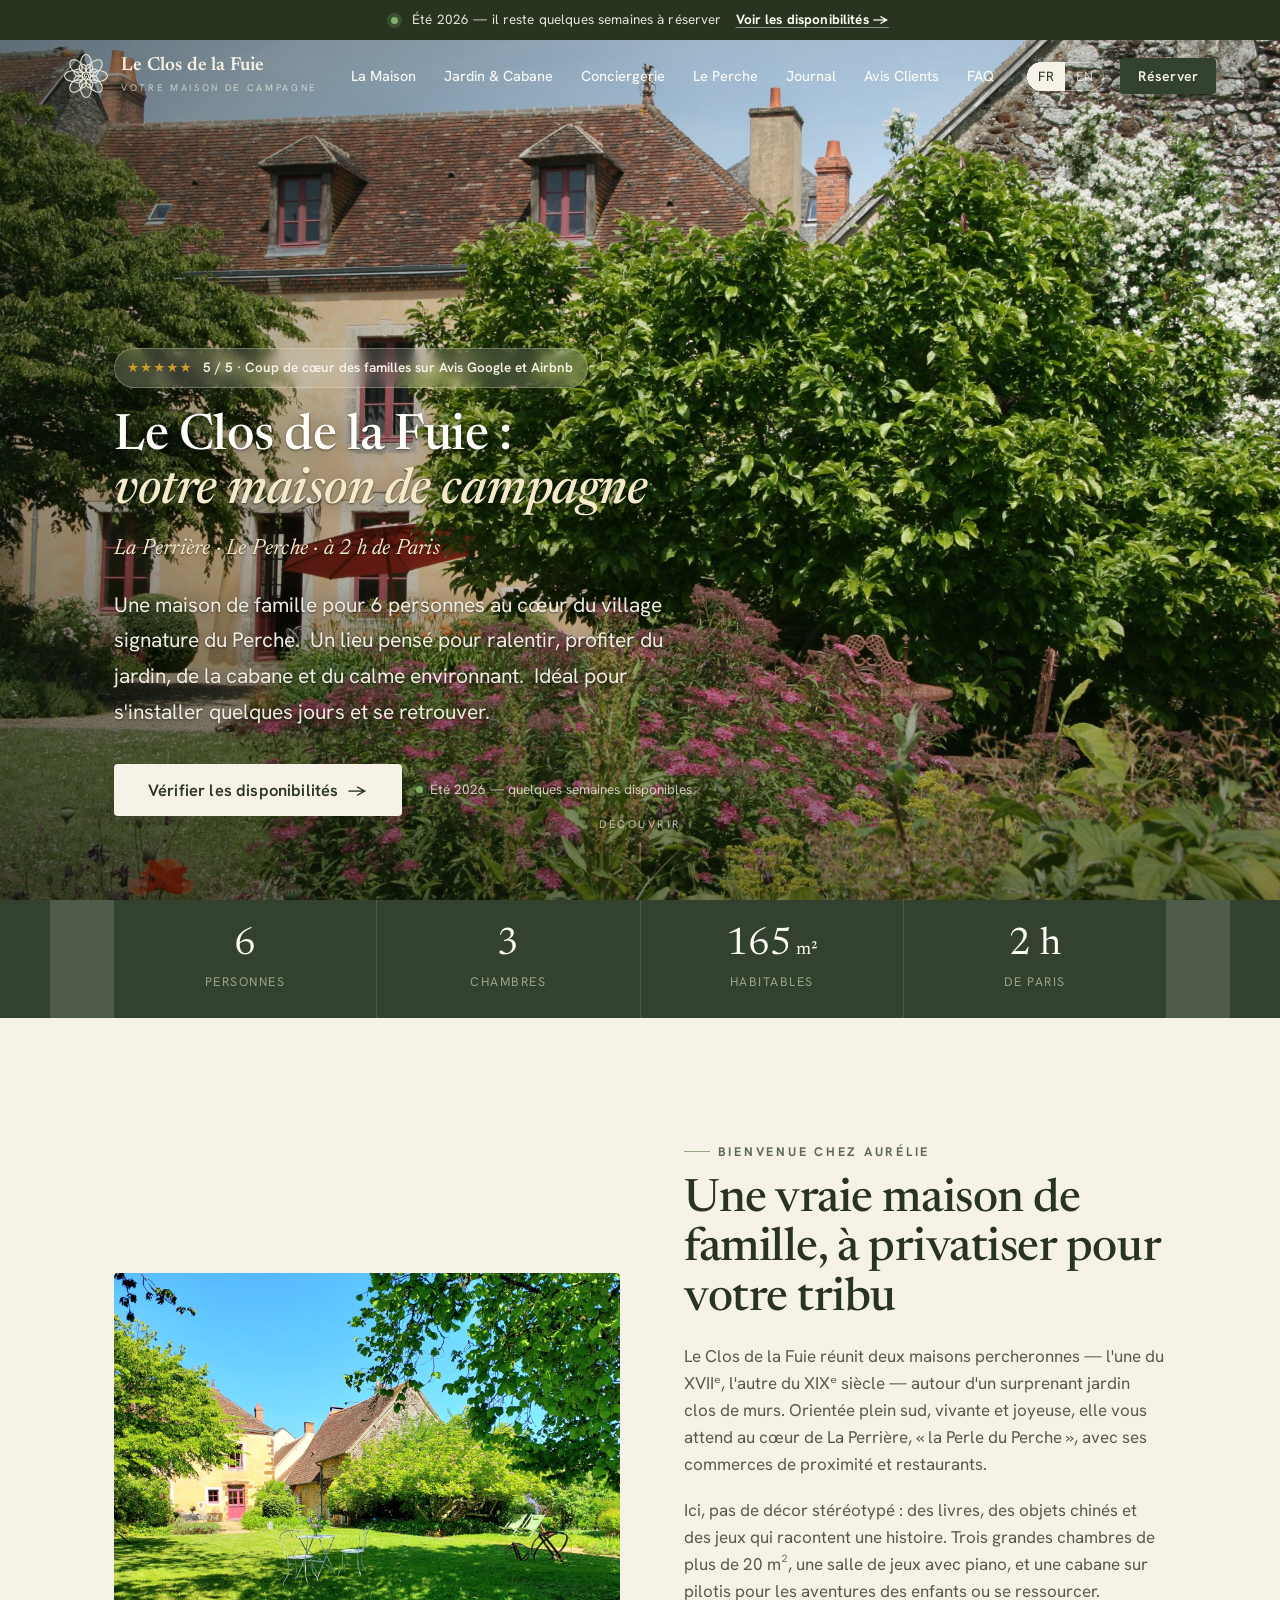
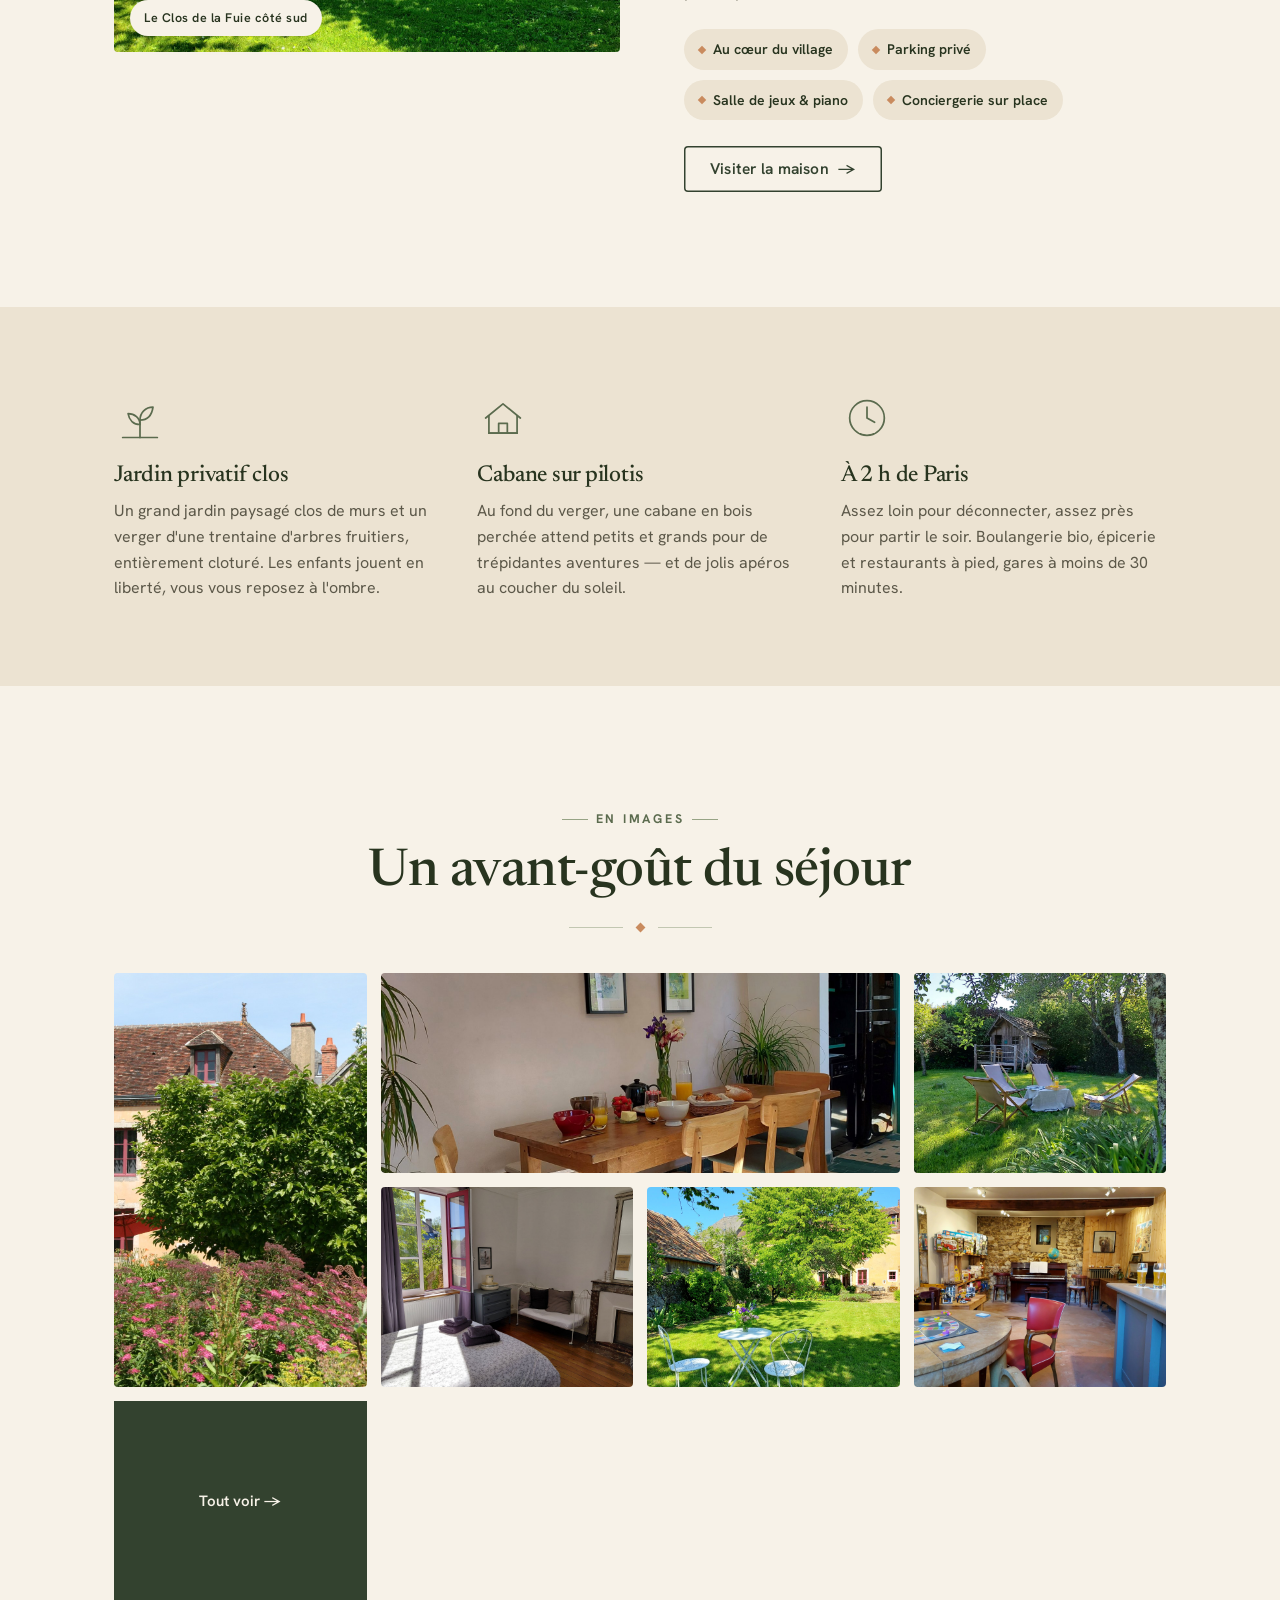
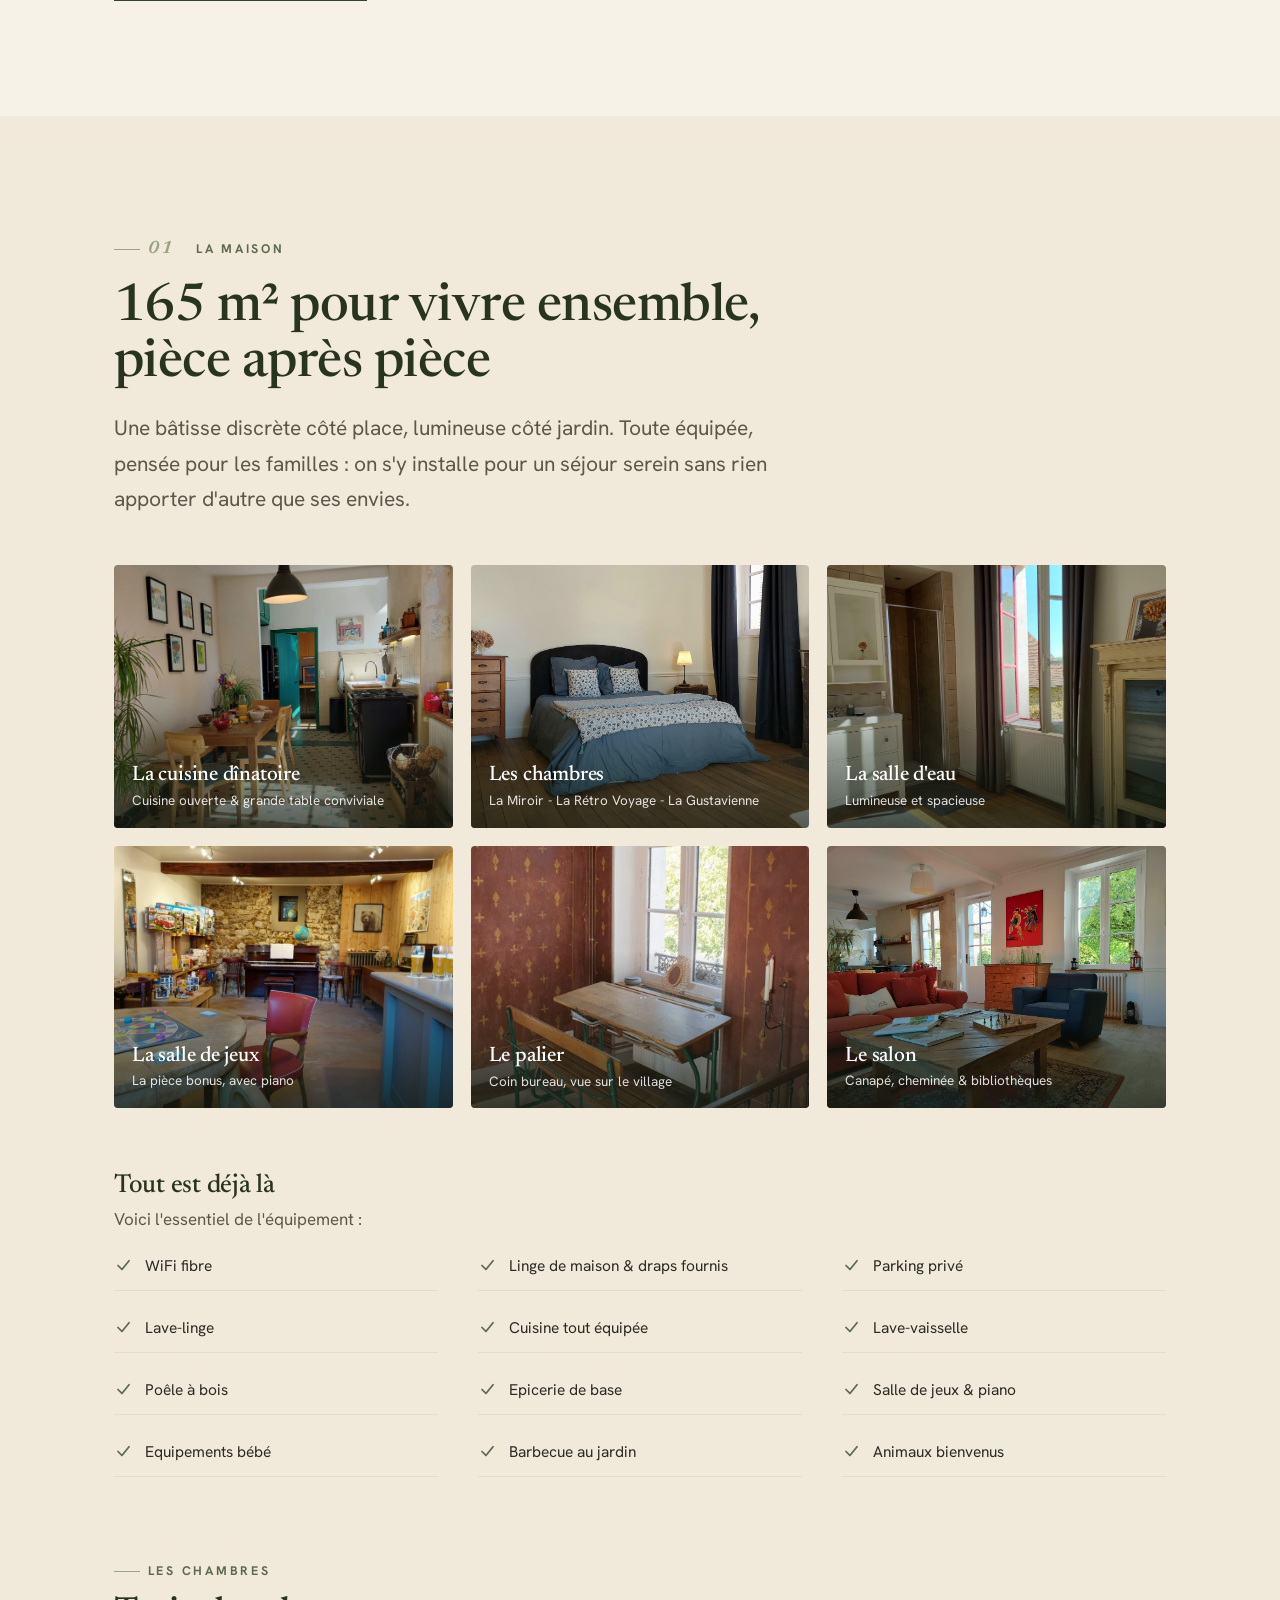
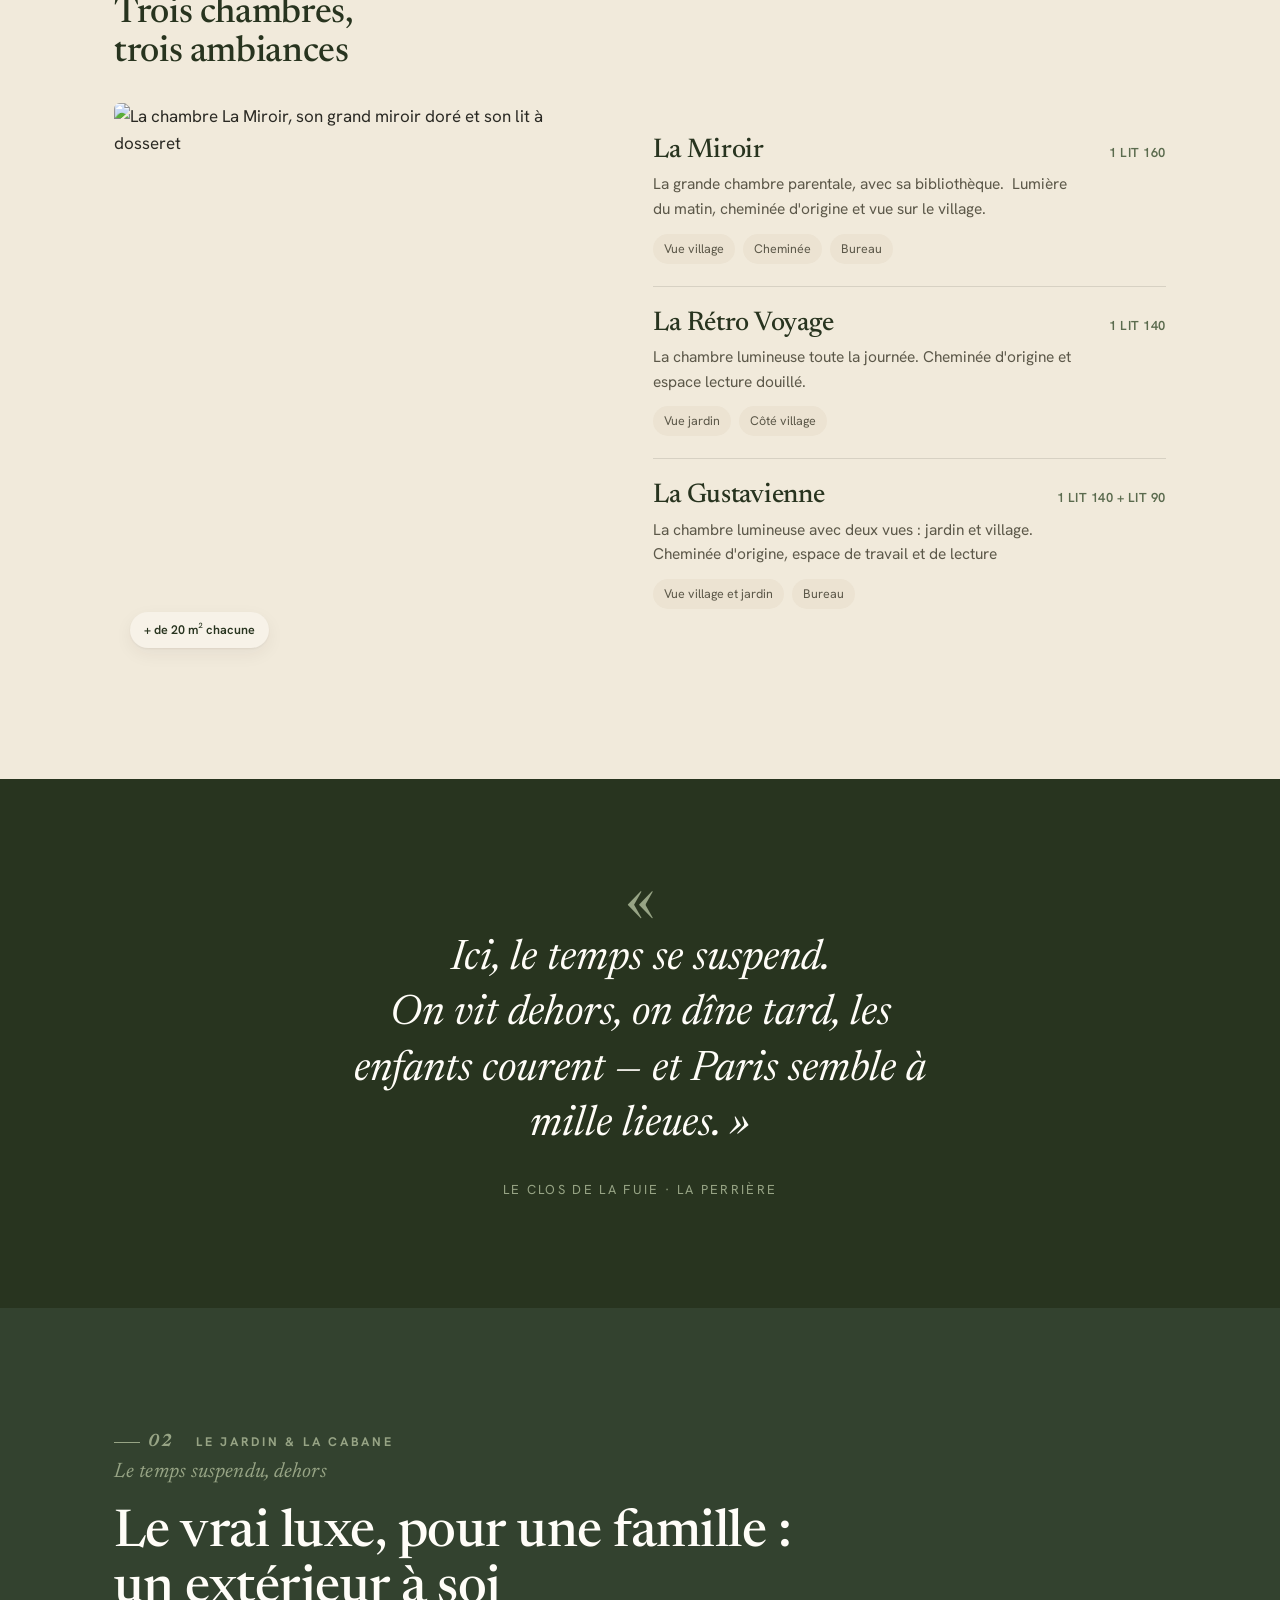
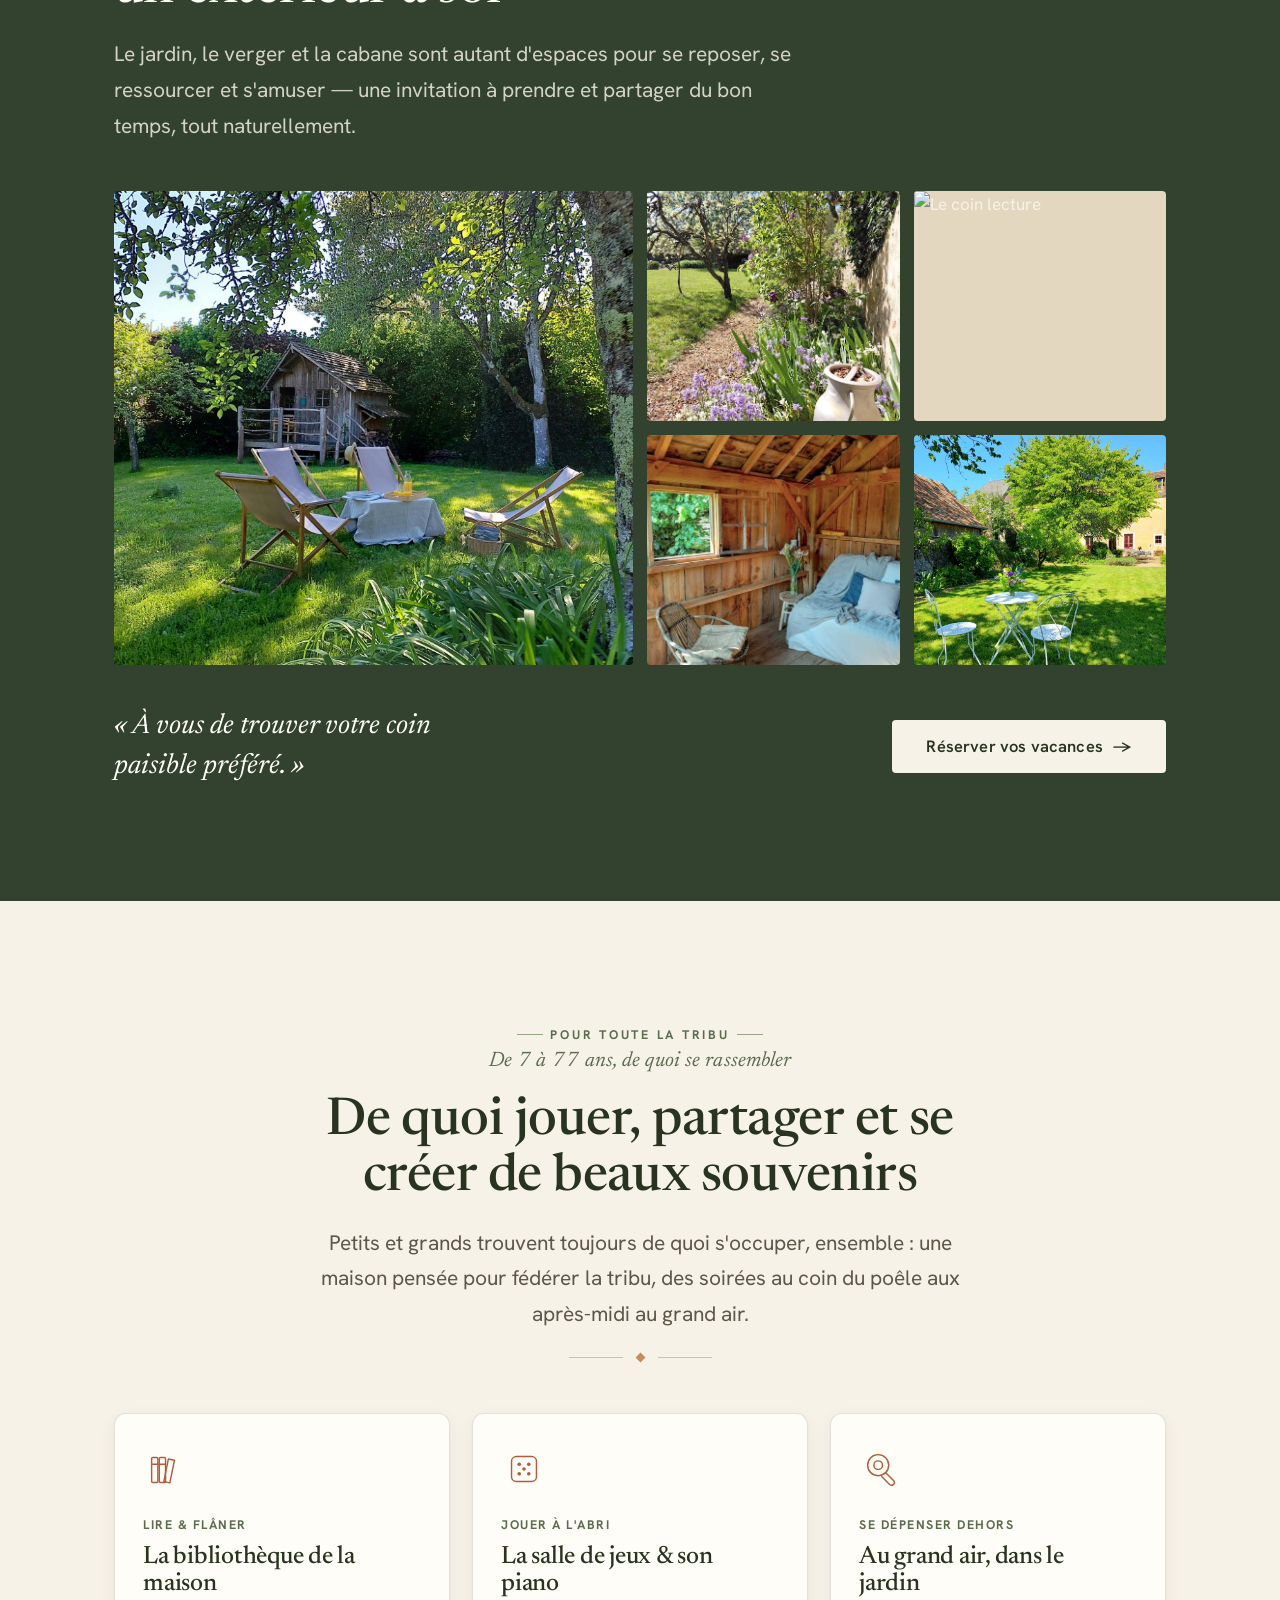
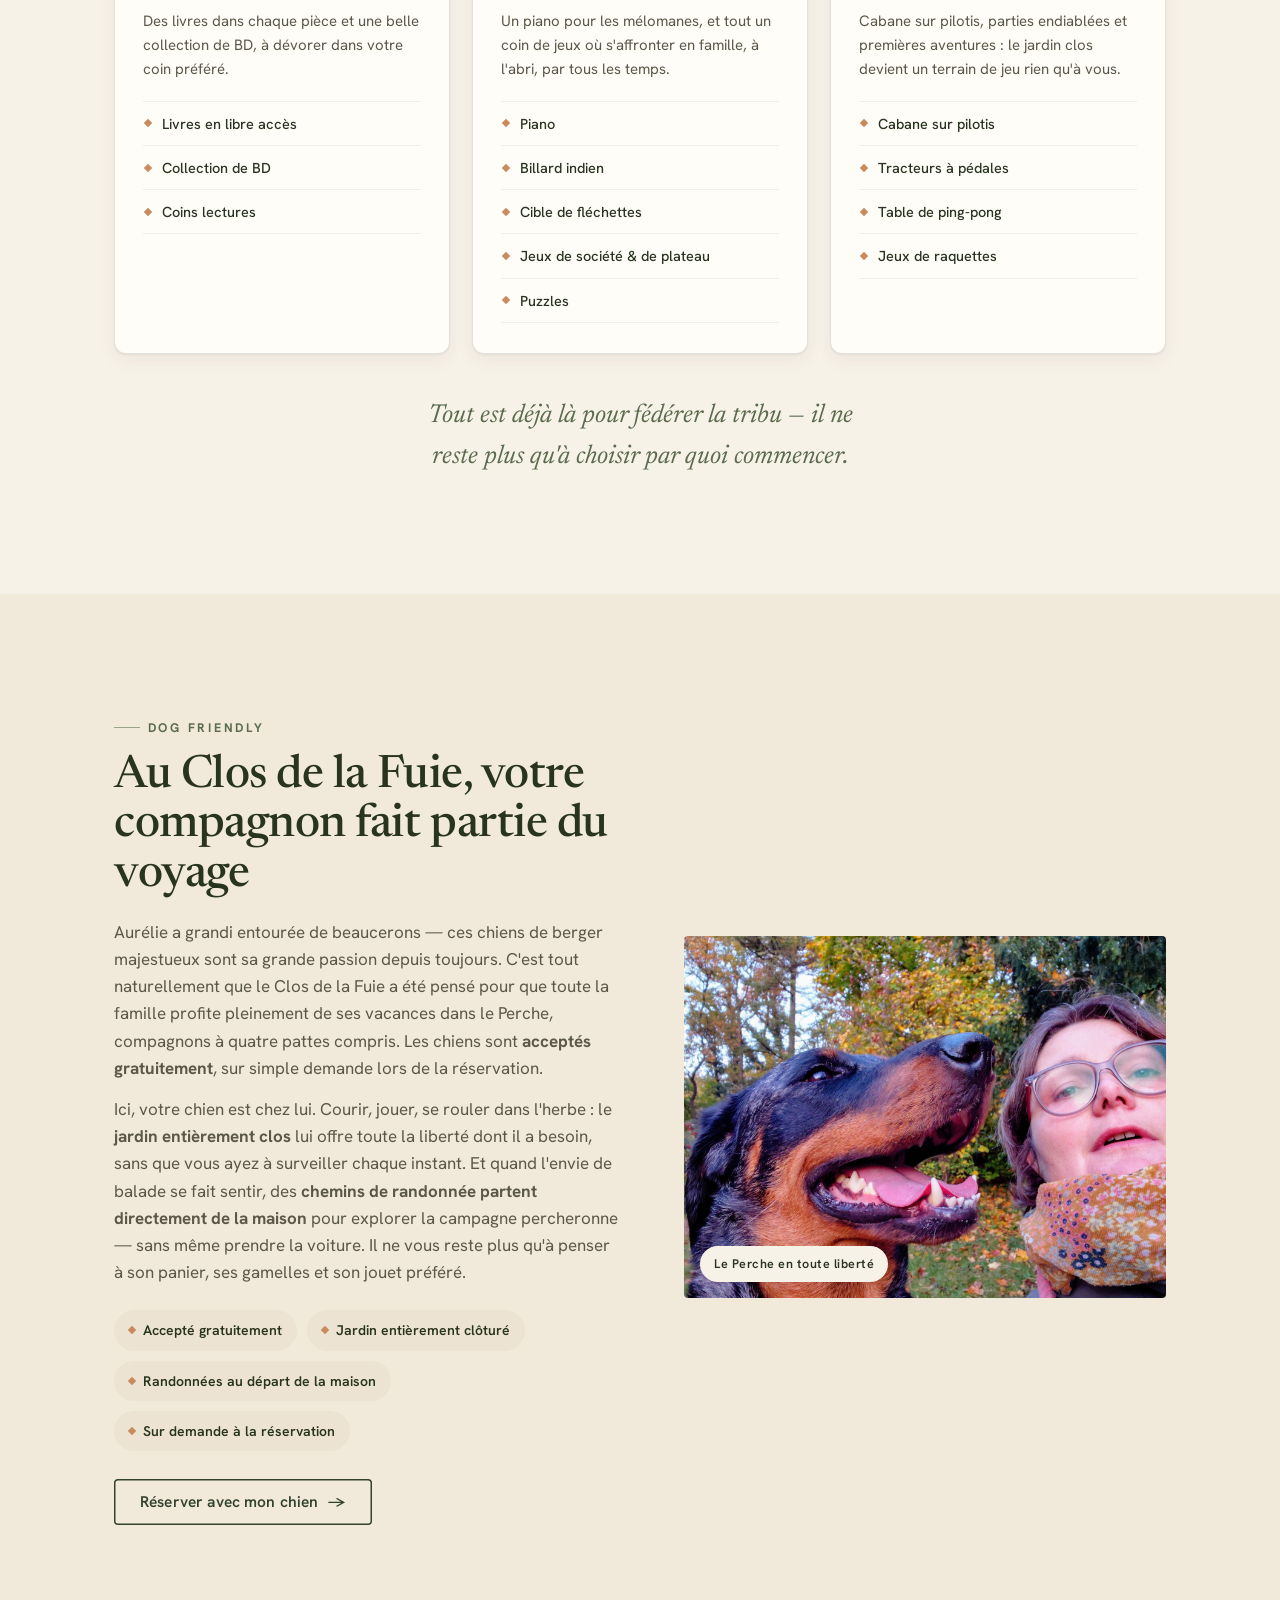
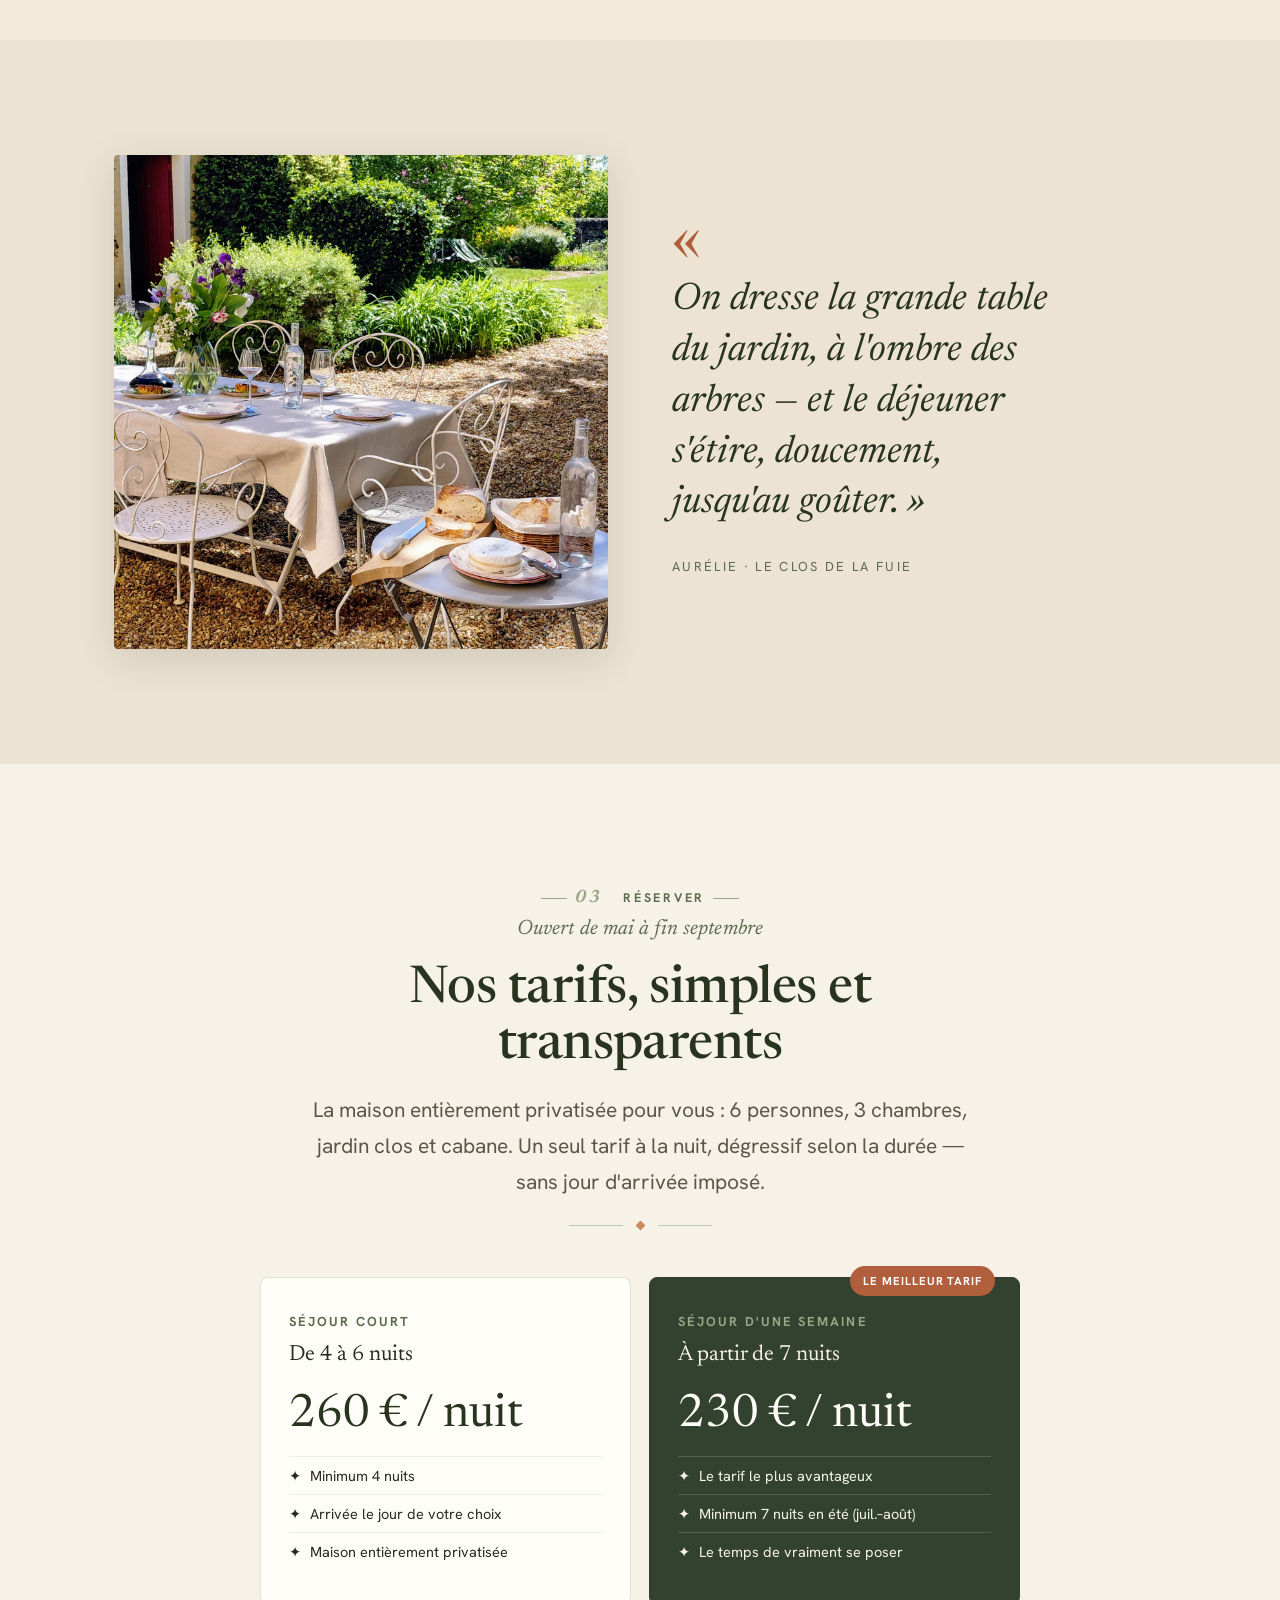
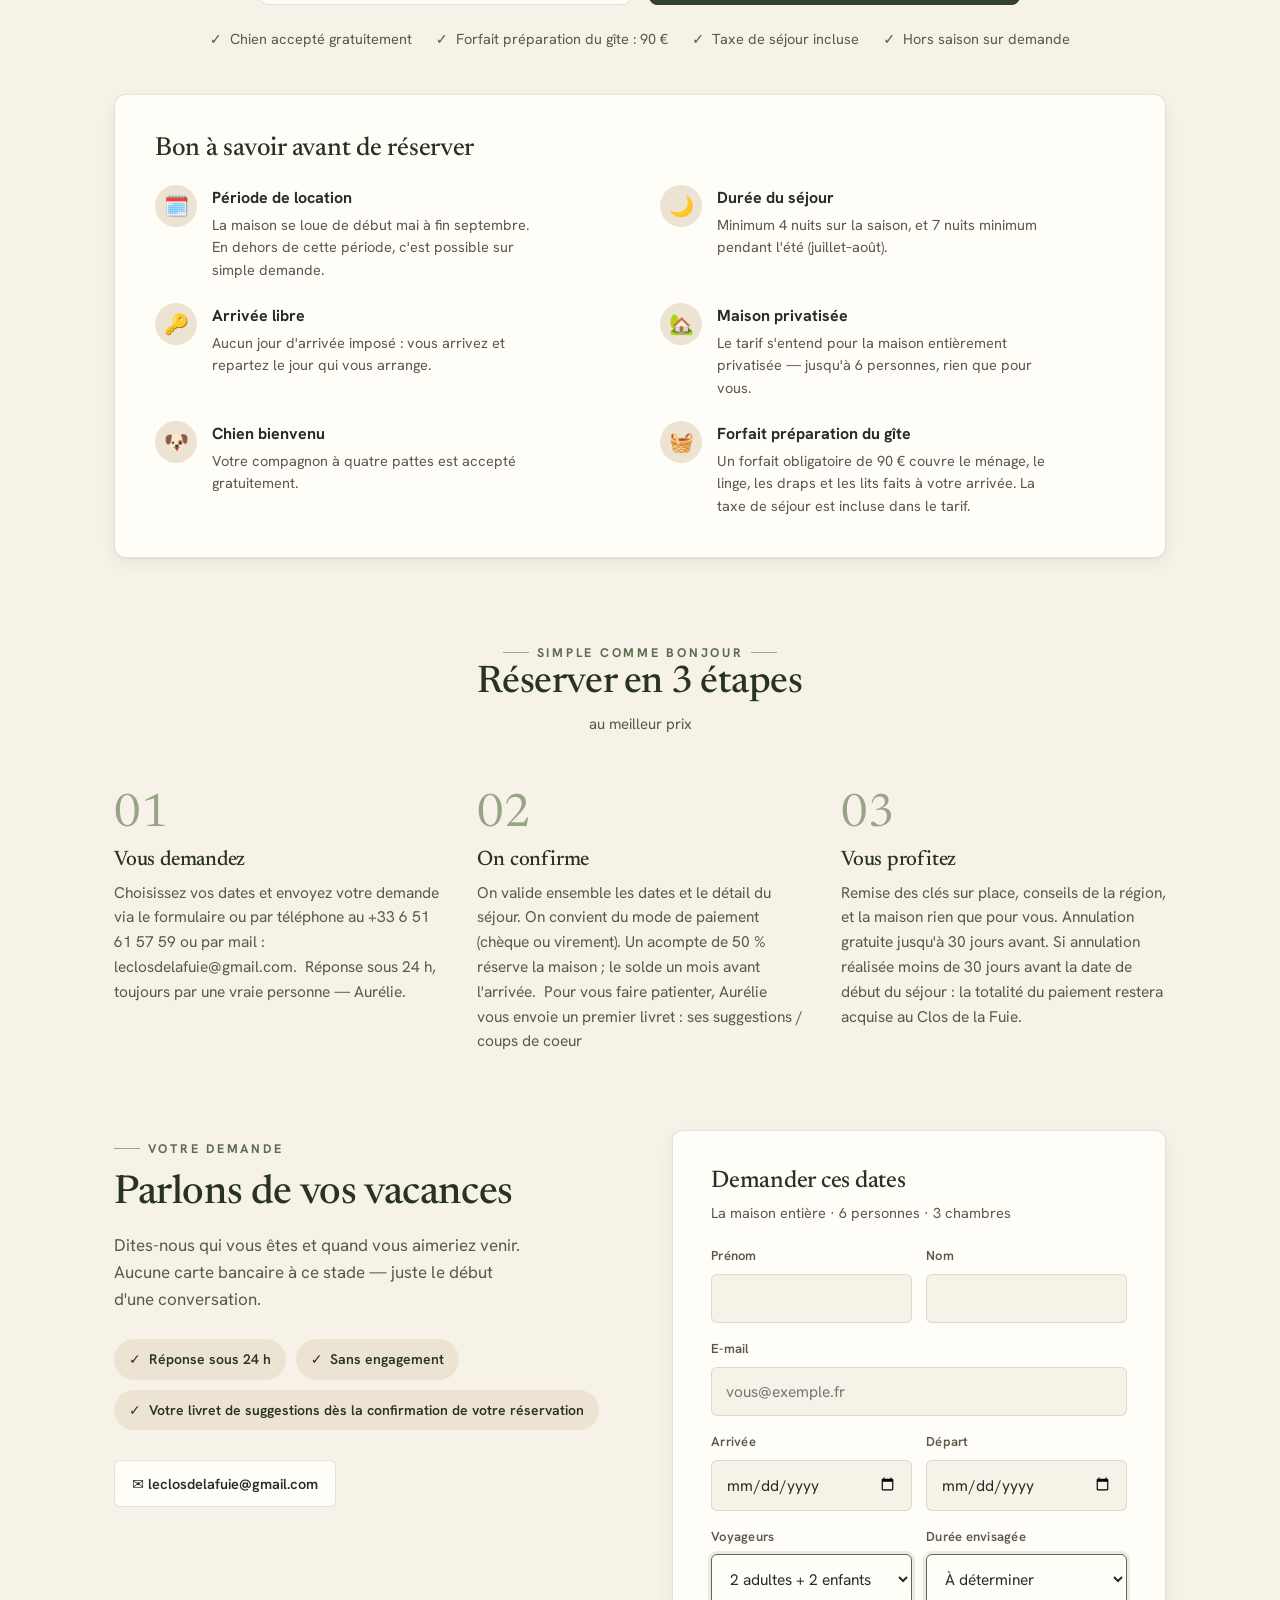
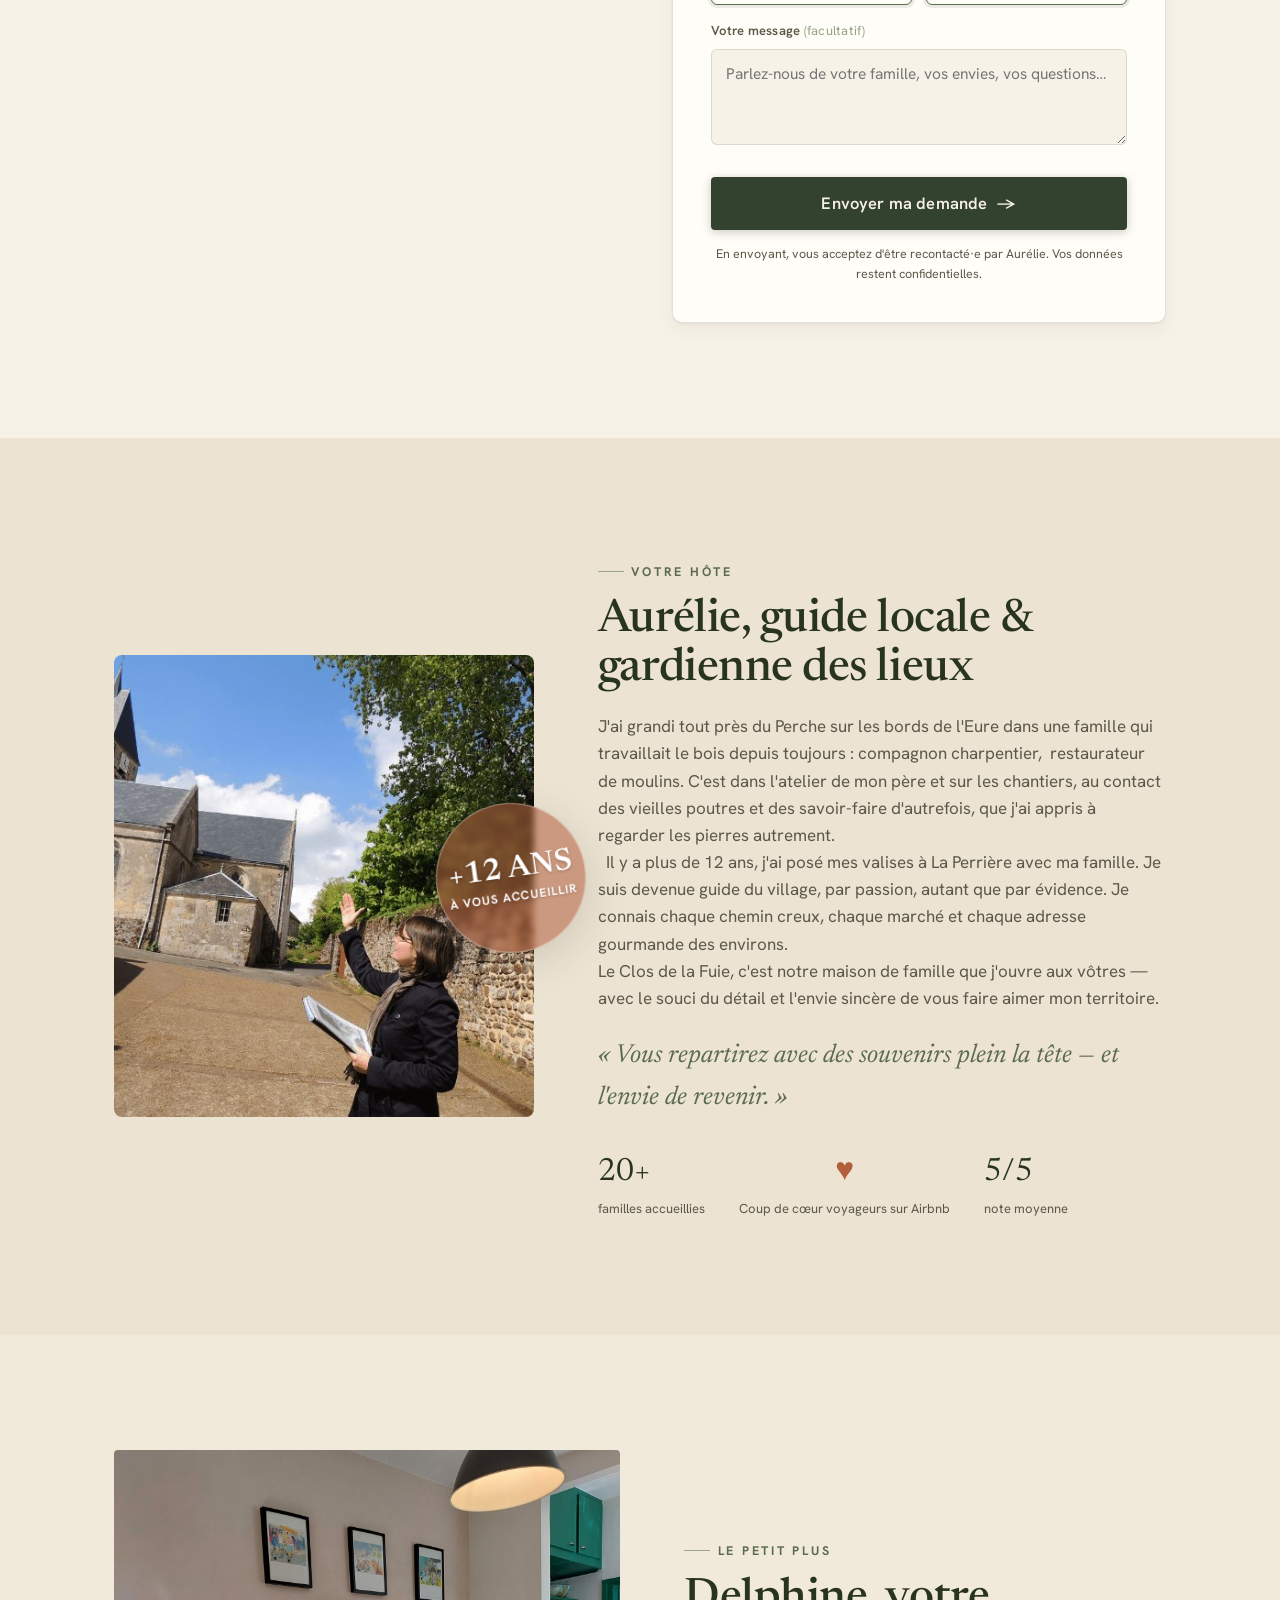
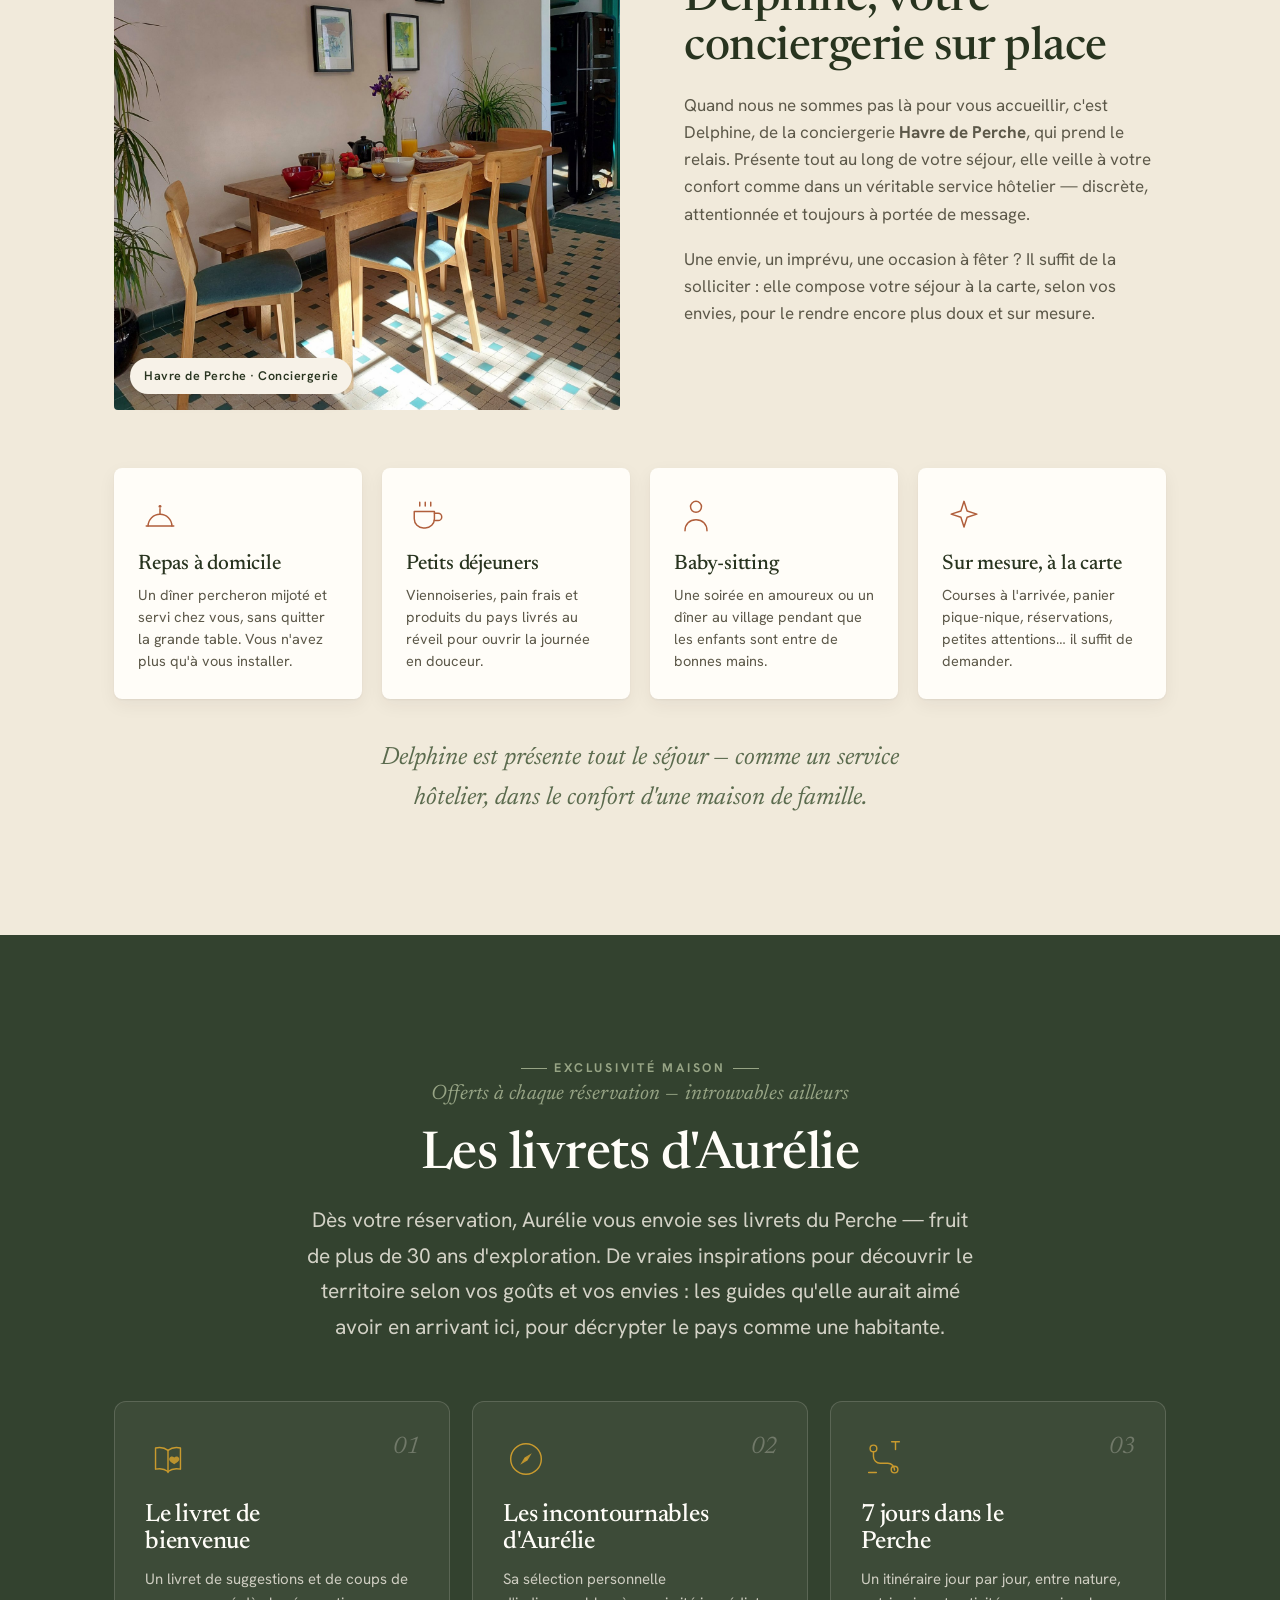
==== commit bc90cf7c: "contenu: mentions légales, prix mobile 230€, lien footer Co-Authored-By: Claude Sonnet 4.6 <noreply@" ====
--- a/index.html
+++ b/index.html
@@ -836,14 +836,14 @@
     </div>
     <div class="footer-bot">
       <span>© 2026 Le Clos de la Fuie — La Perrière, Perche</span>
-      <span data-i18n="foot.legal">Gîte familial · Location saisonnière · 6 personnes</span>
+      <span><a href="/mentions-legales.html" style="color:inherit;text-decoration:underline;text-underline-offset:3px" data-i18n="foot.mentions">Mentions légales</a></span>
     </div>
   </div>
 </footer>
 
 <!-- ===================== STICKY MOBILE CTA ===================== -->
 <div class="mobile-cta" id="mobileCta">
-  <div class="pm"><span data-i18n="mcta.from">À partir de</span> <b>220 € <span style="font-size:13px;font-weight:400;font-family:var(--sans)" data-i18n="mcta.week">/ nuit</span></b></div>
+  <div class="pm"><span data-i18n="mcta.from">À partir de</span> <b>230 € <span style="font-size:13px;font-weight:400;font-family:var(--sans)" data-i18n="mcta.week">/ nuit</span></b></div>
   <a href="#reserver" class="btn btn-primary" data-i18n="nav.cta">Réserver</a>
 </div>
 
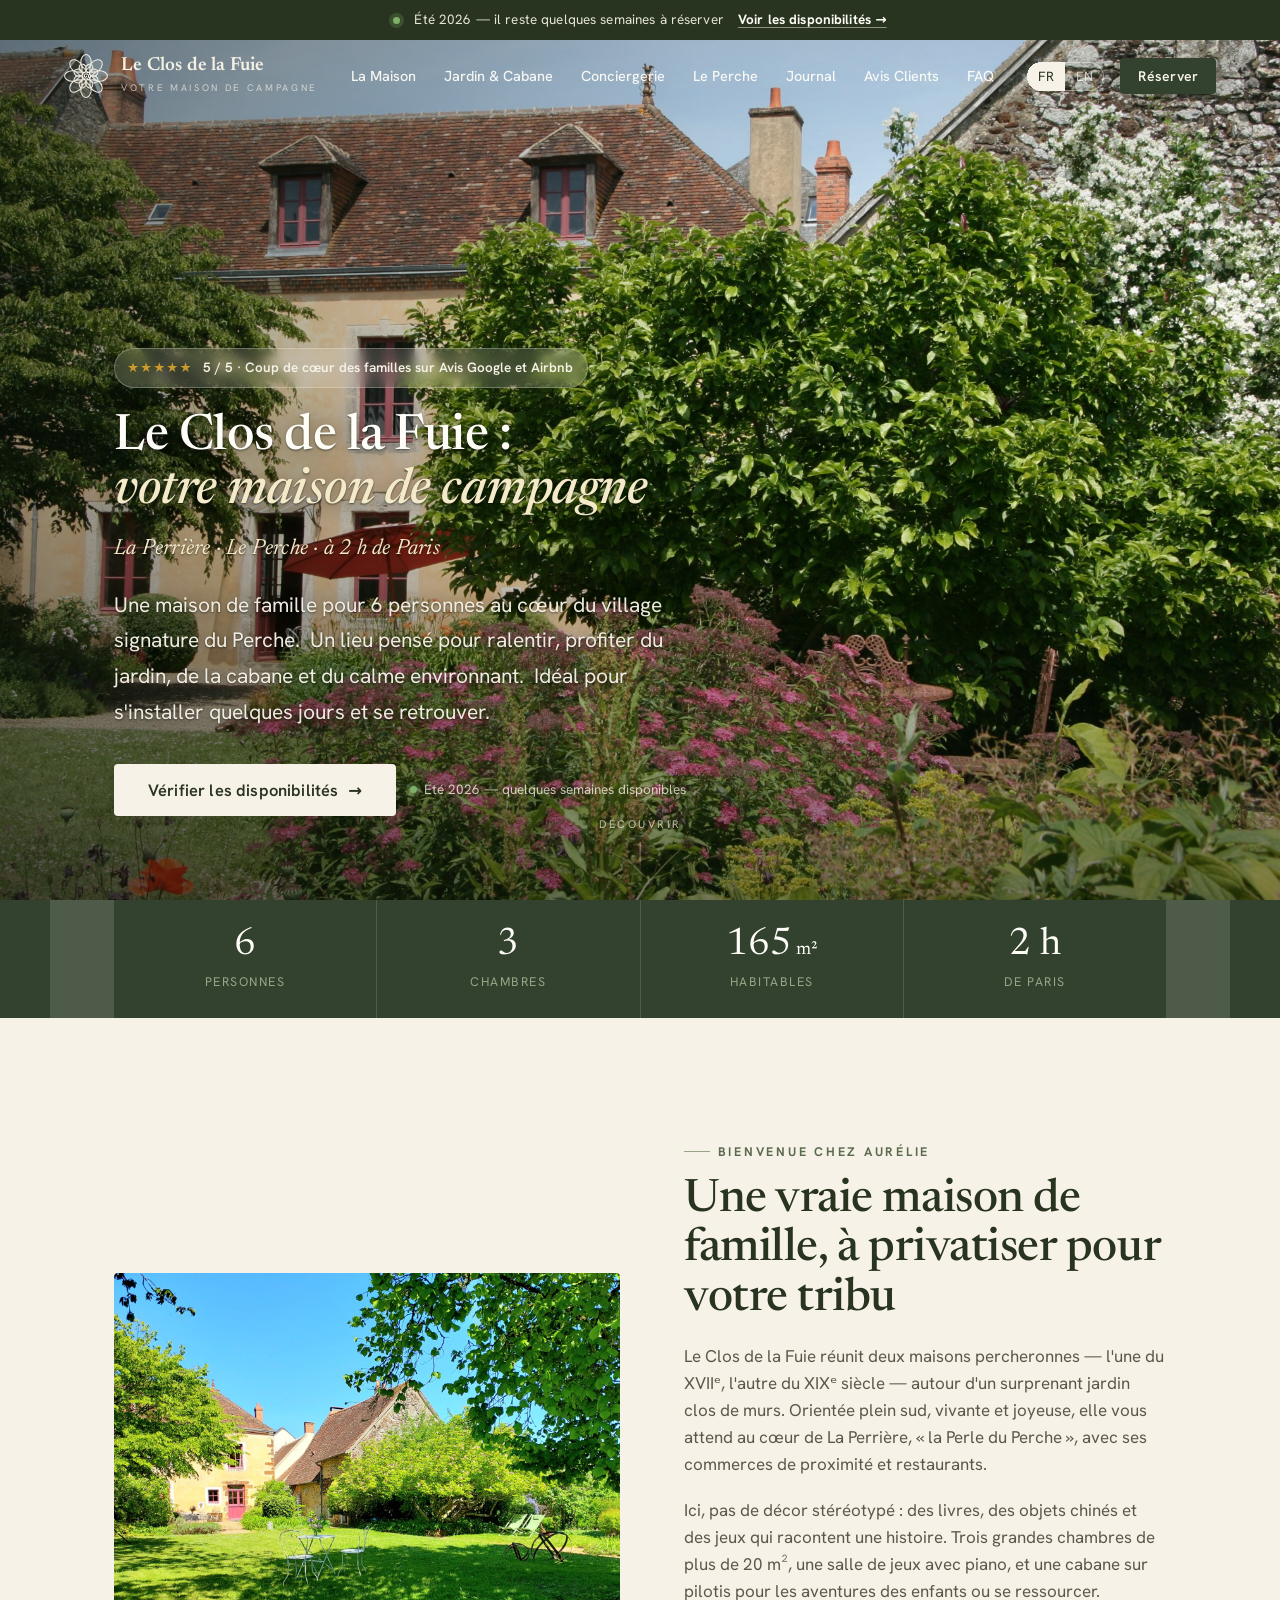
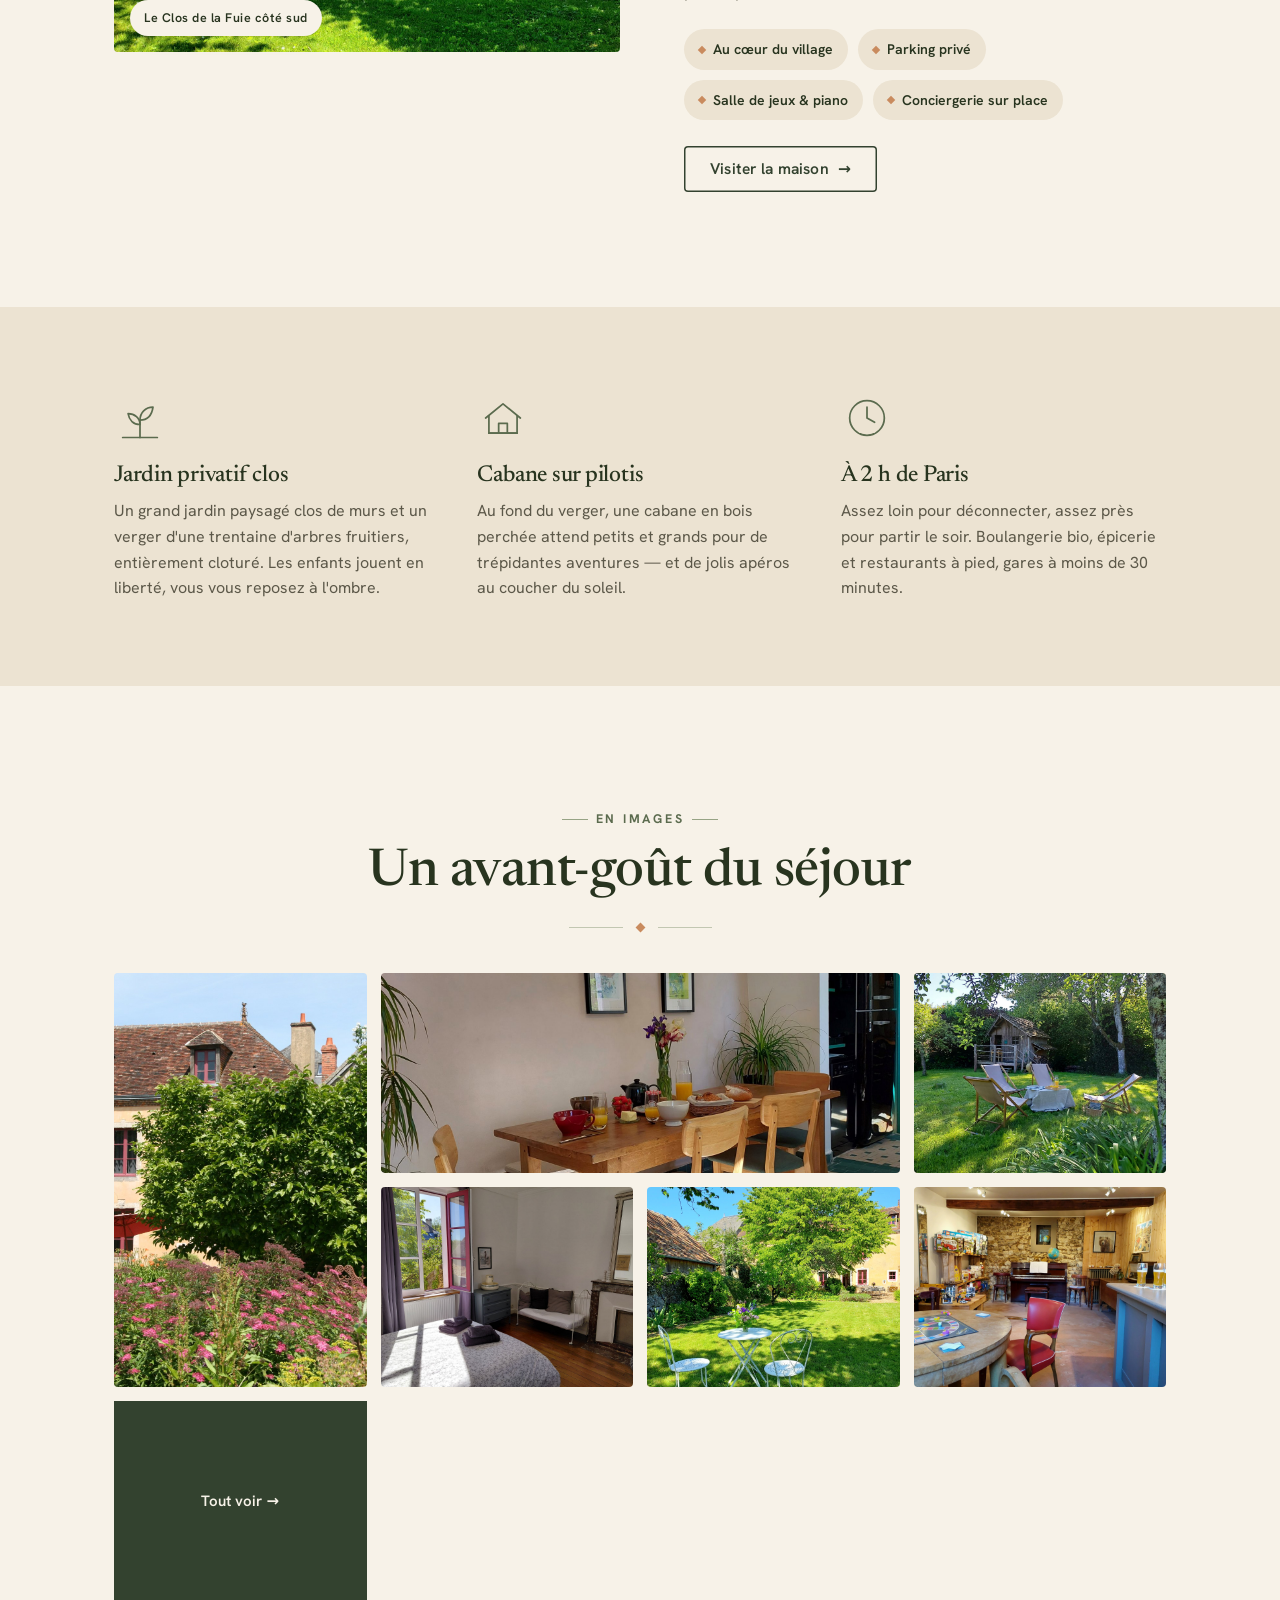
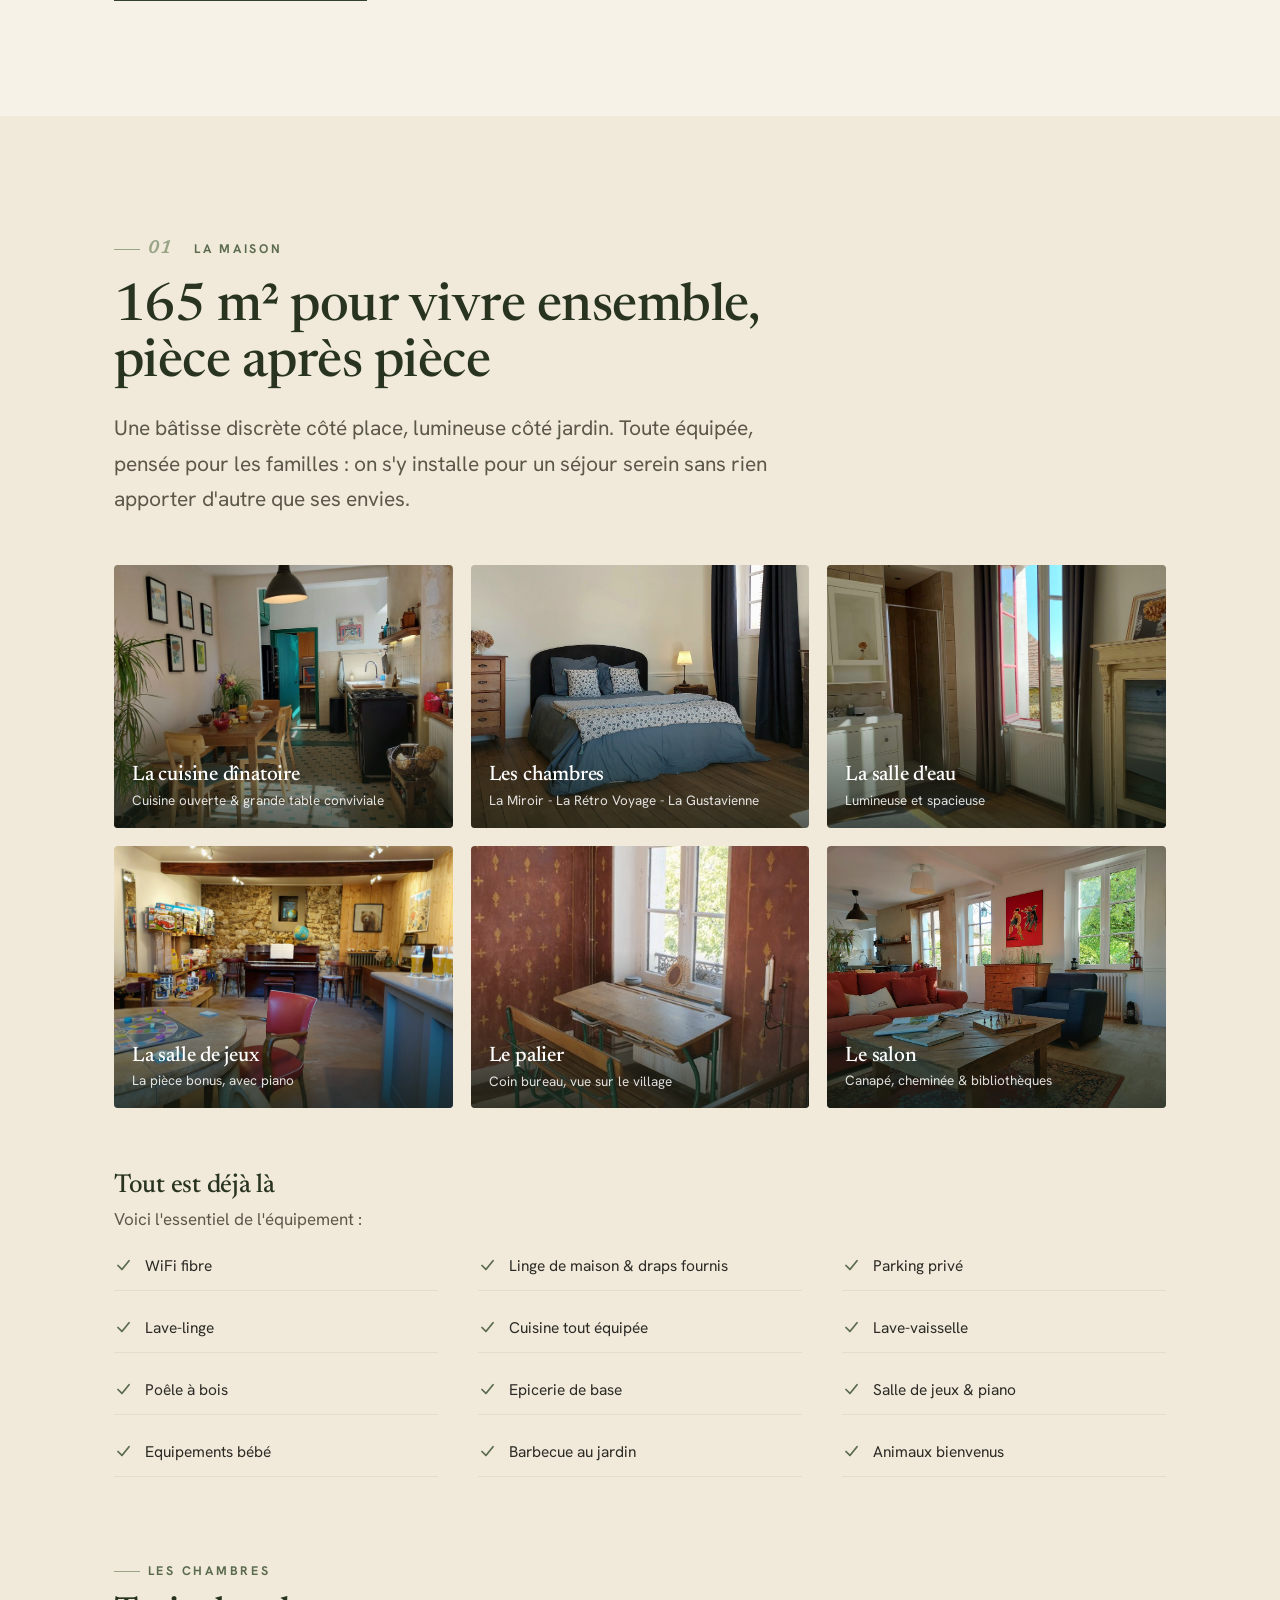
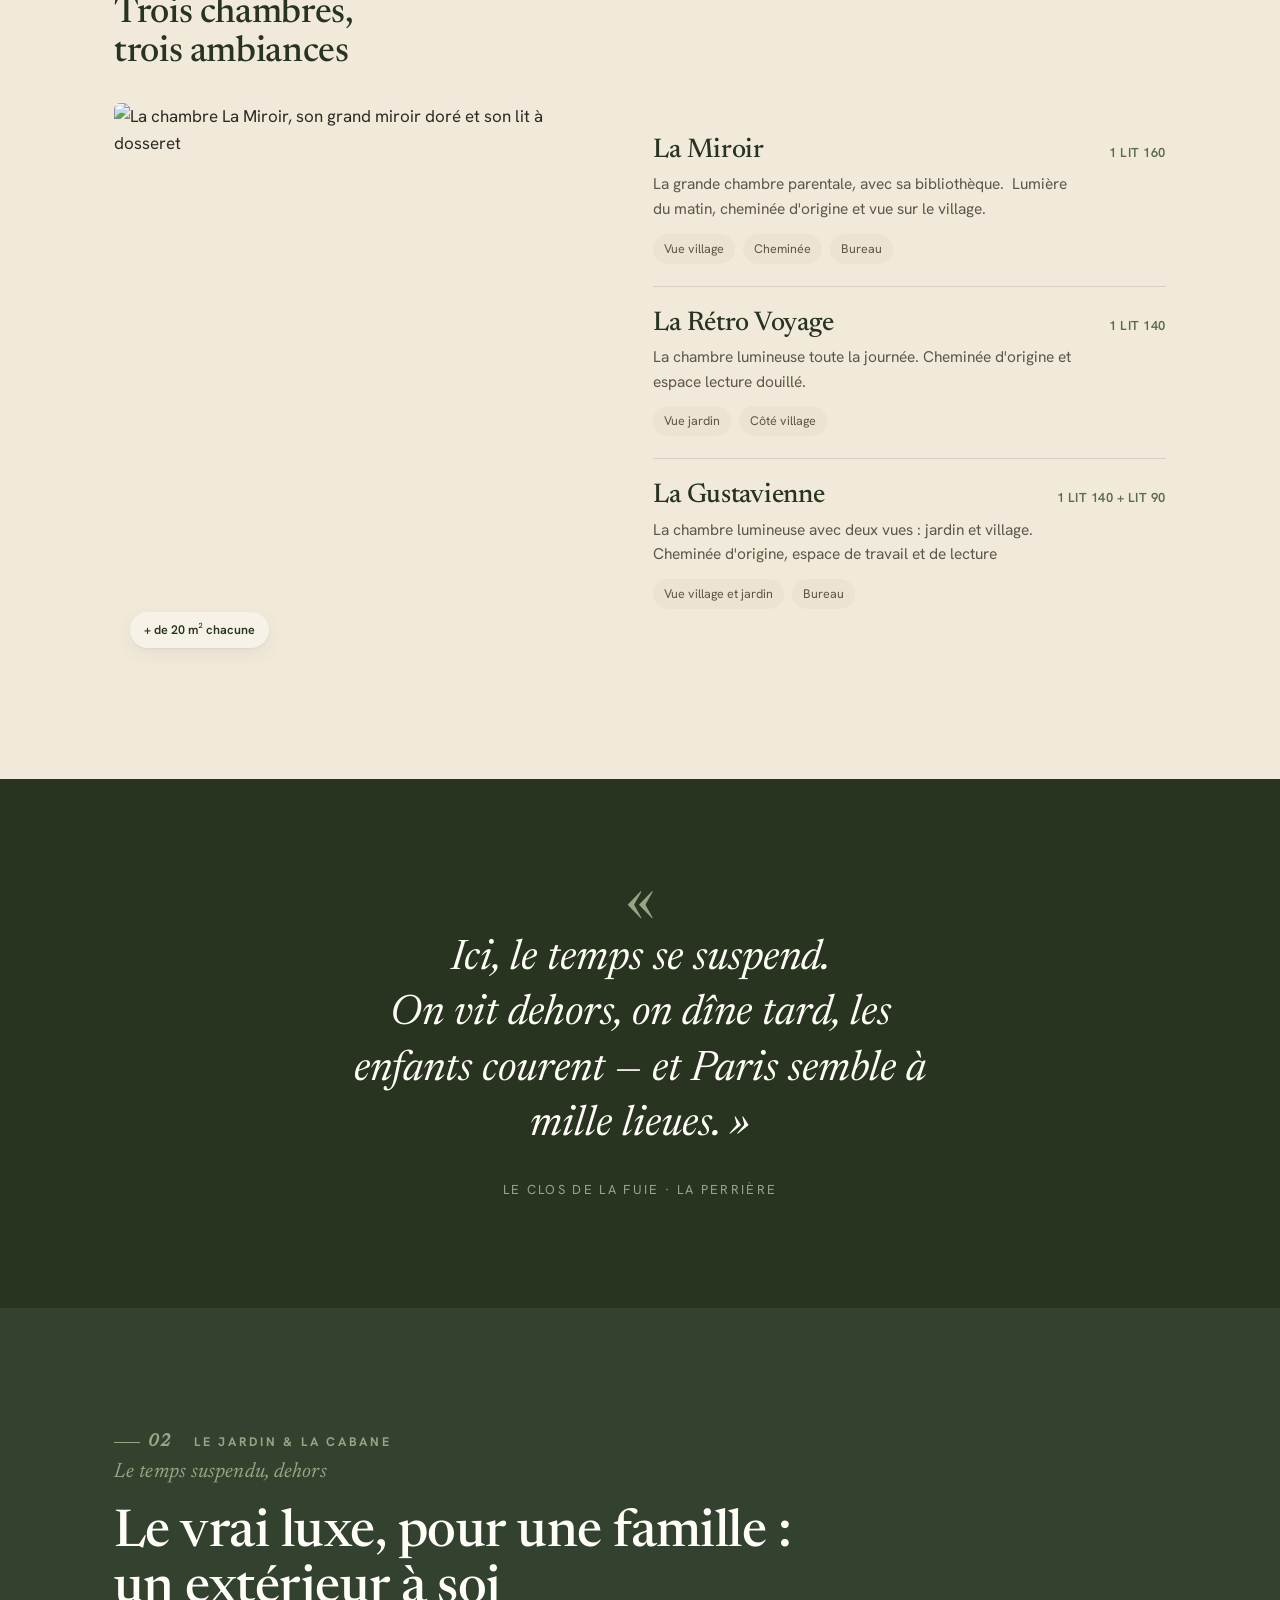
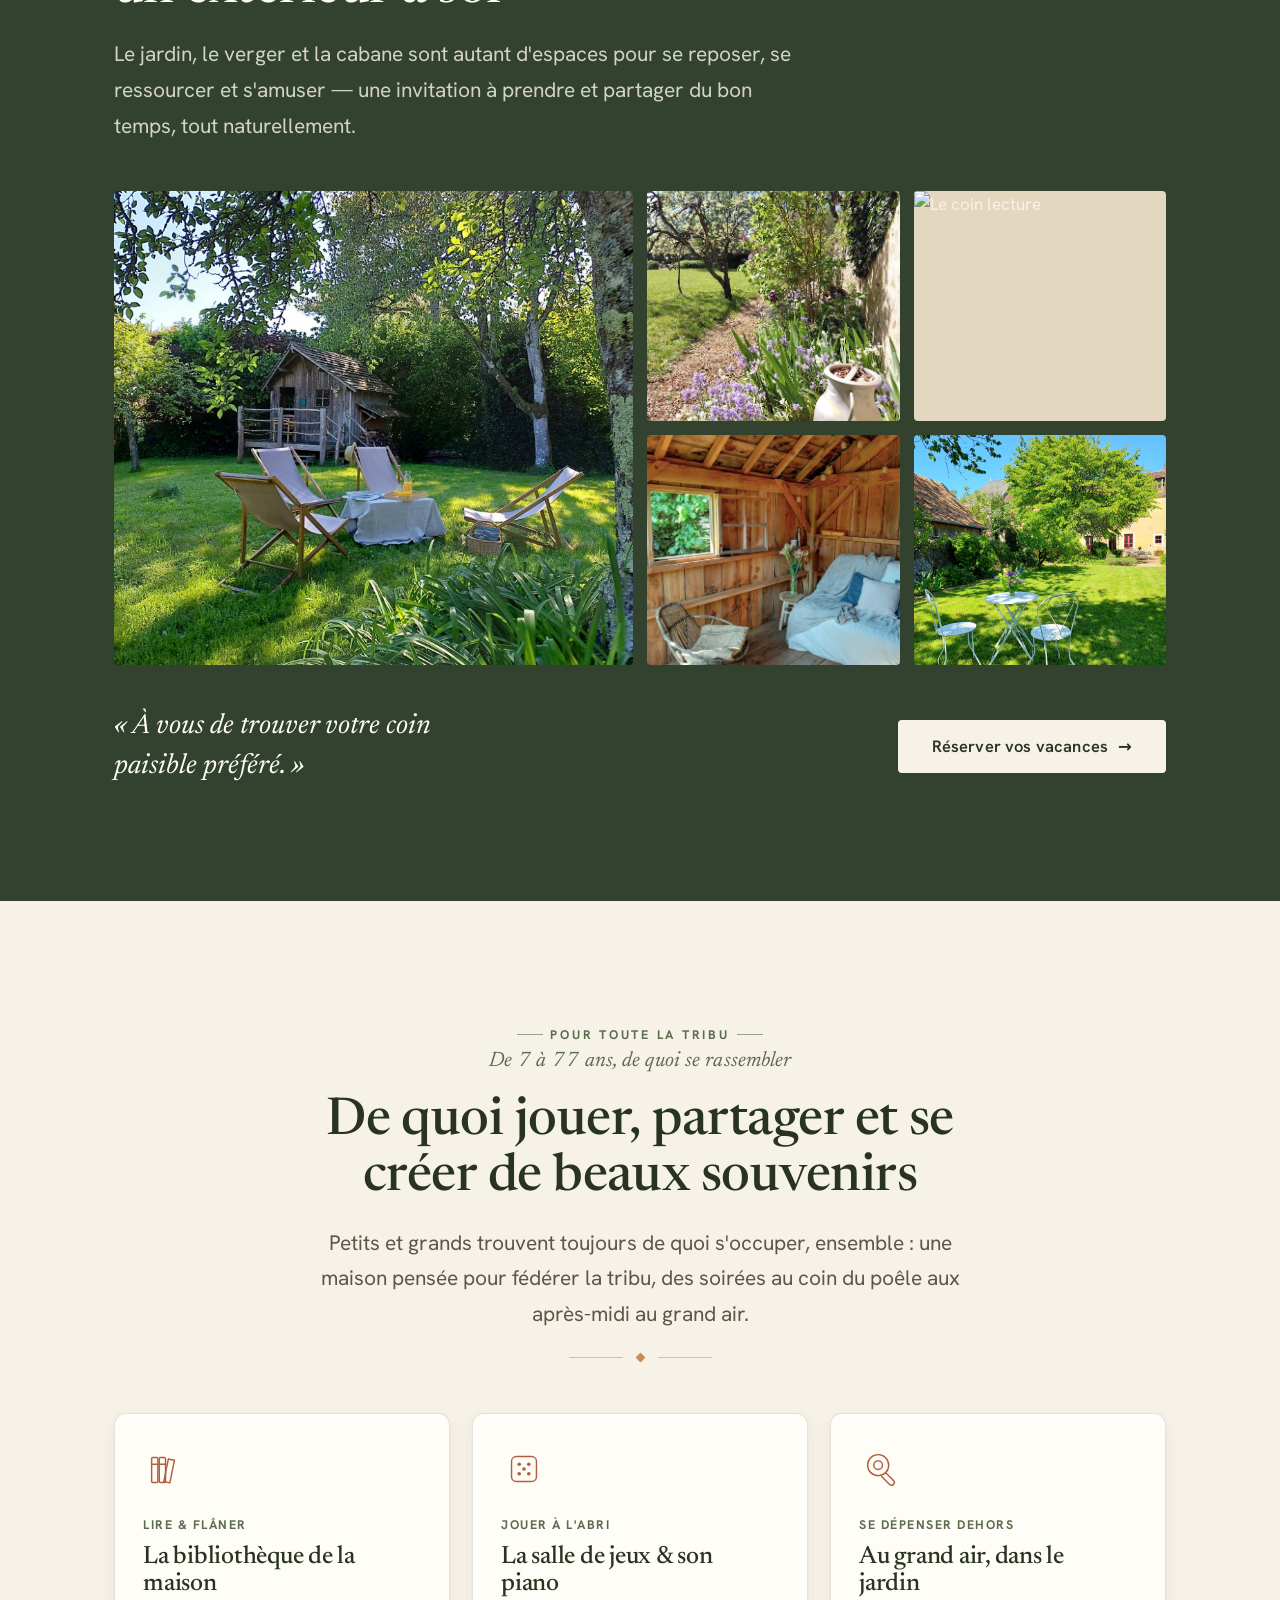
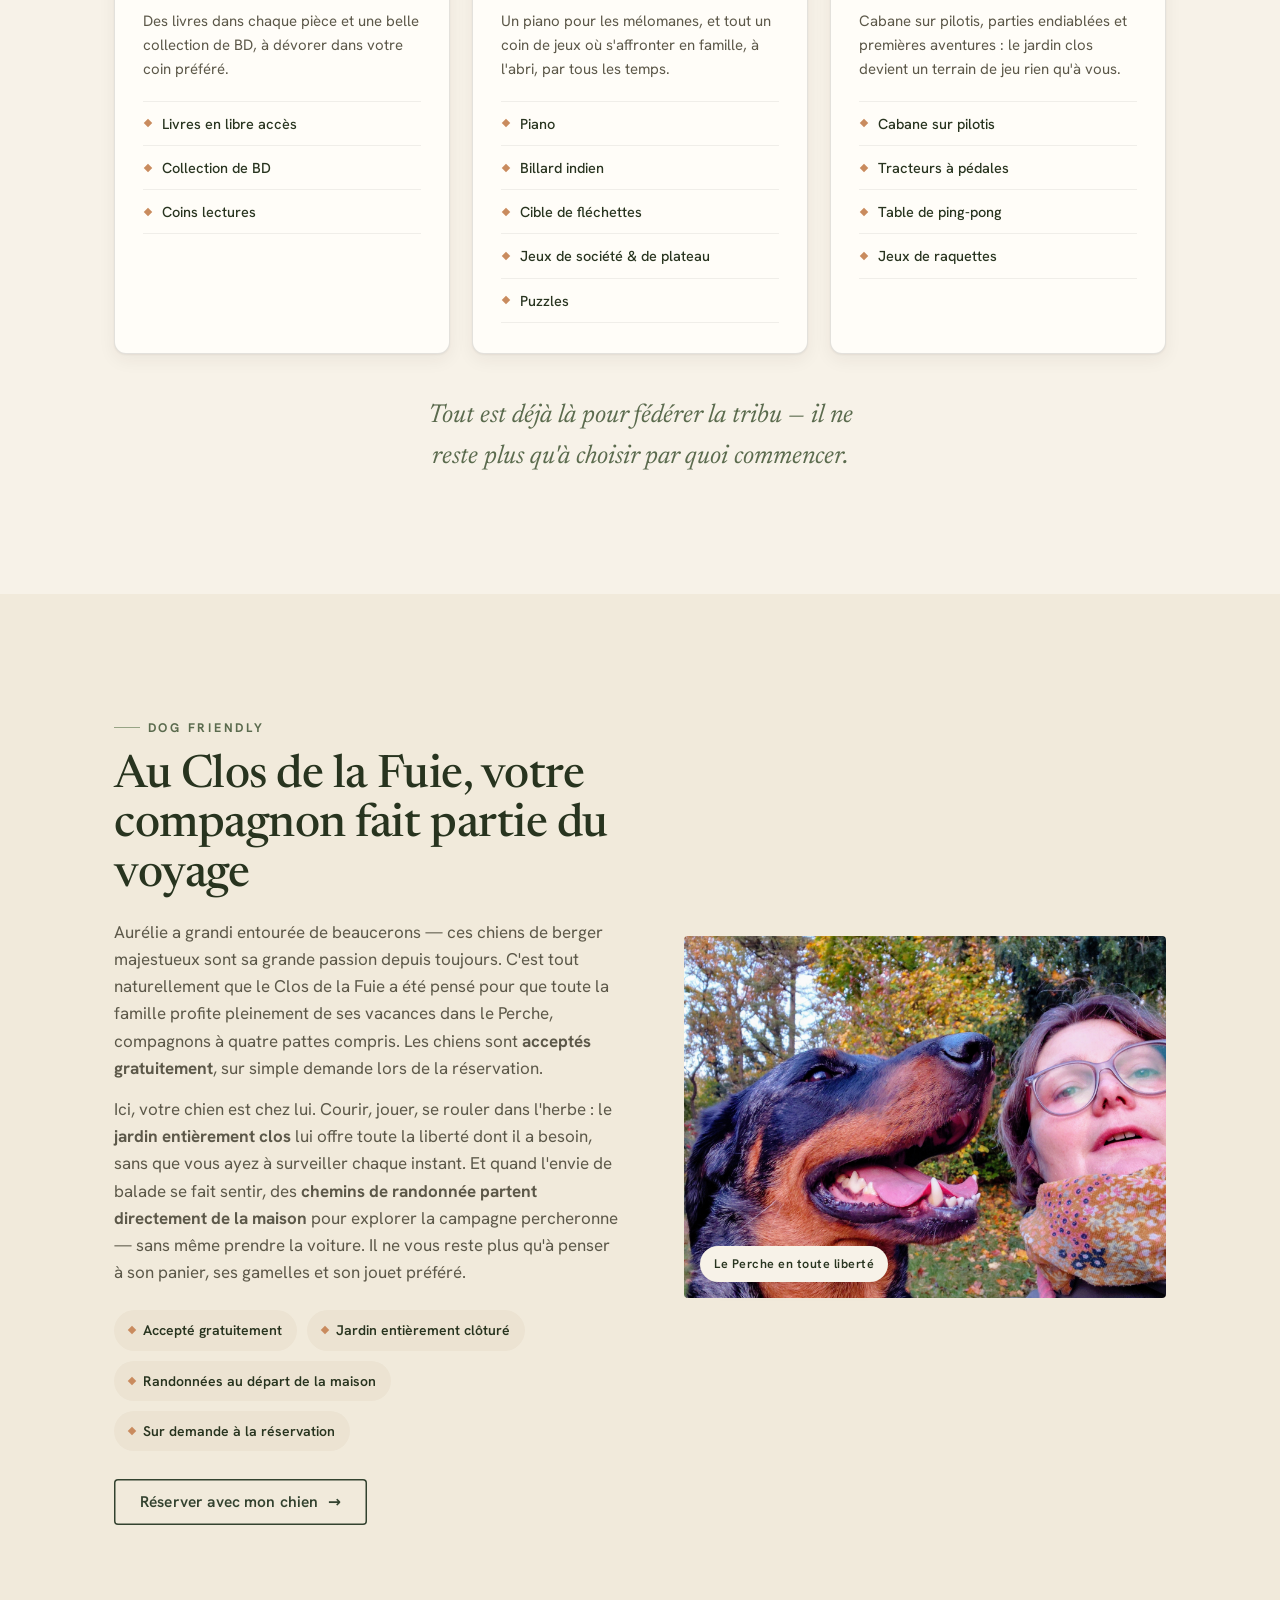
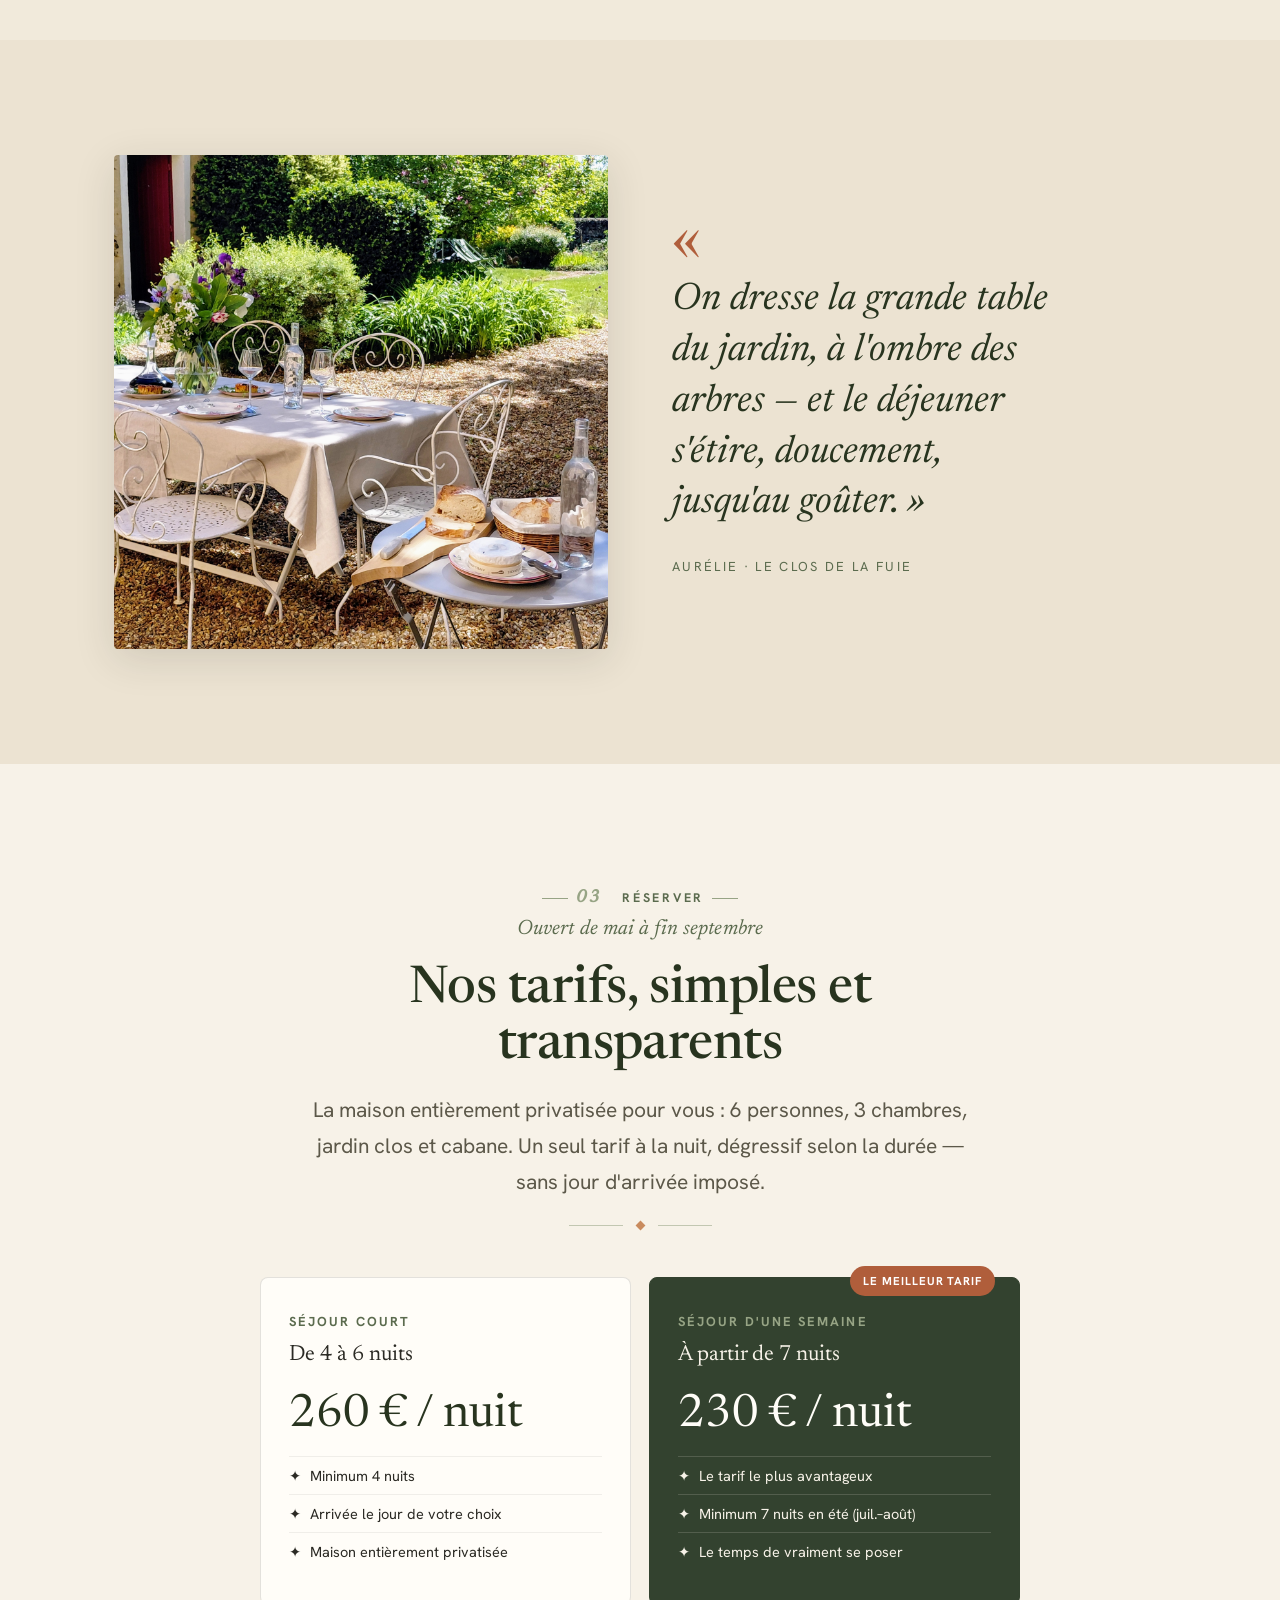
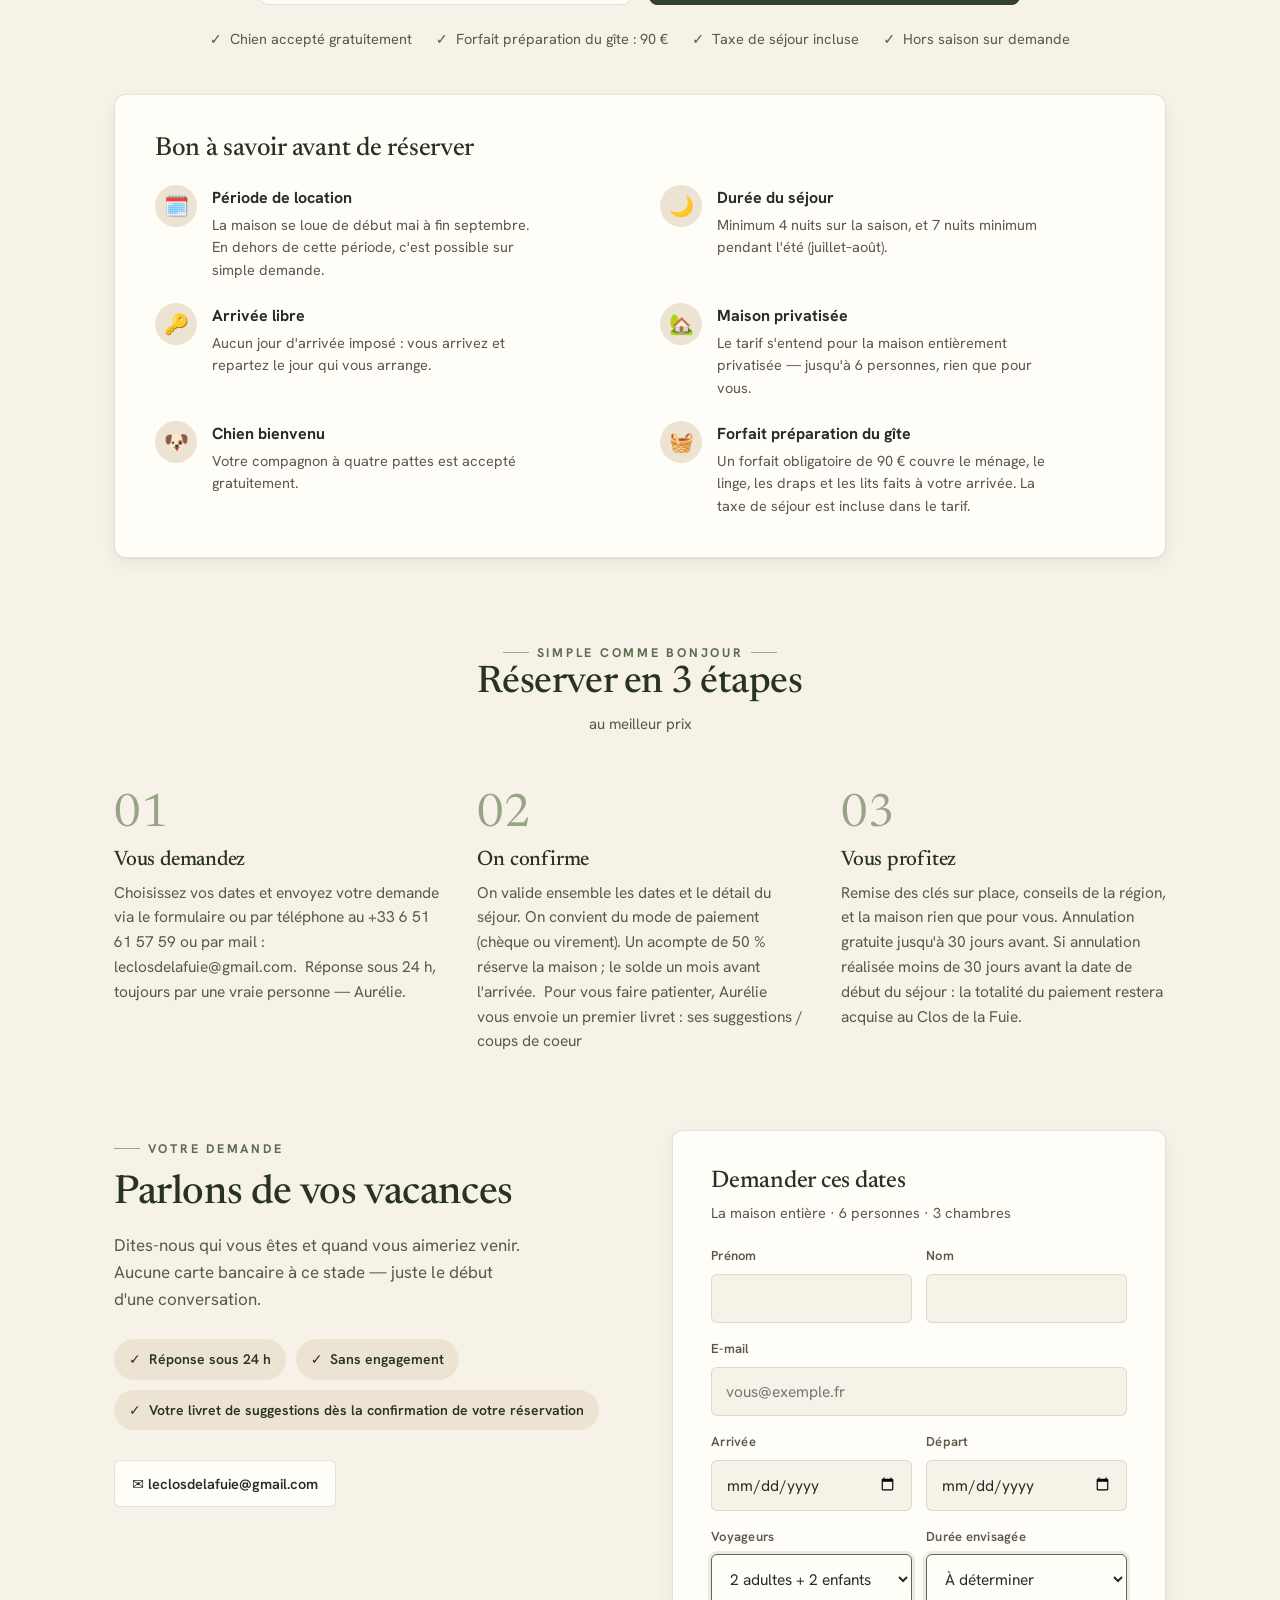
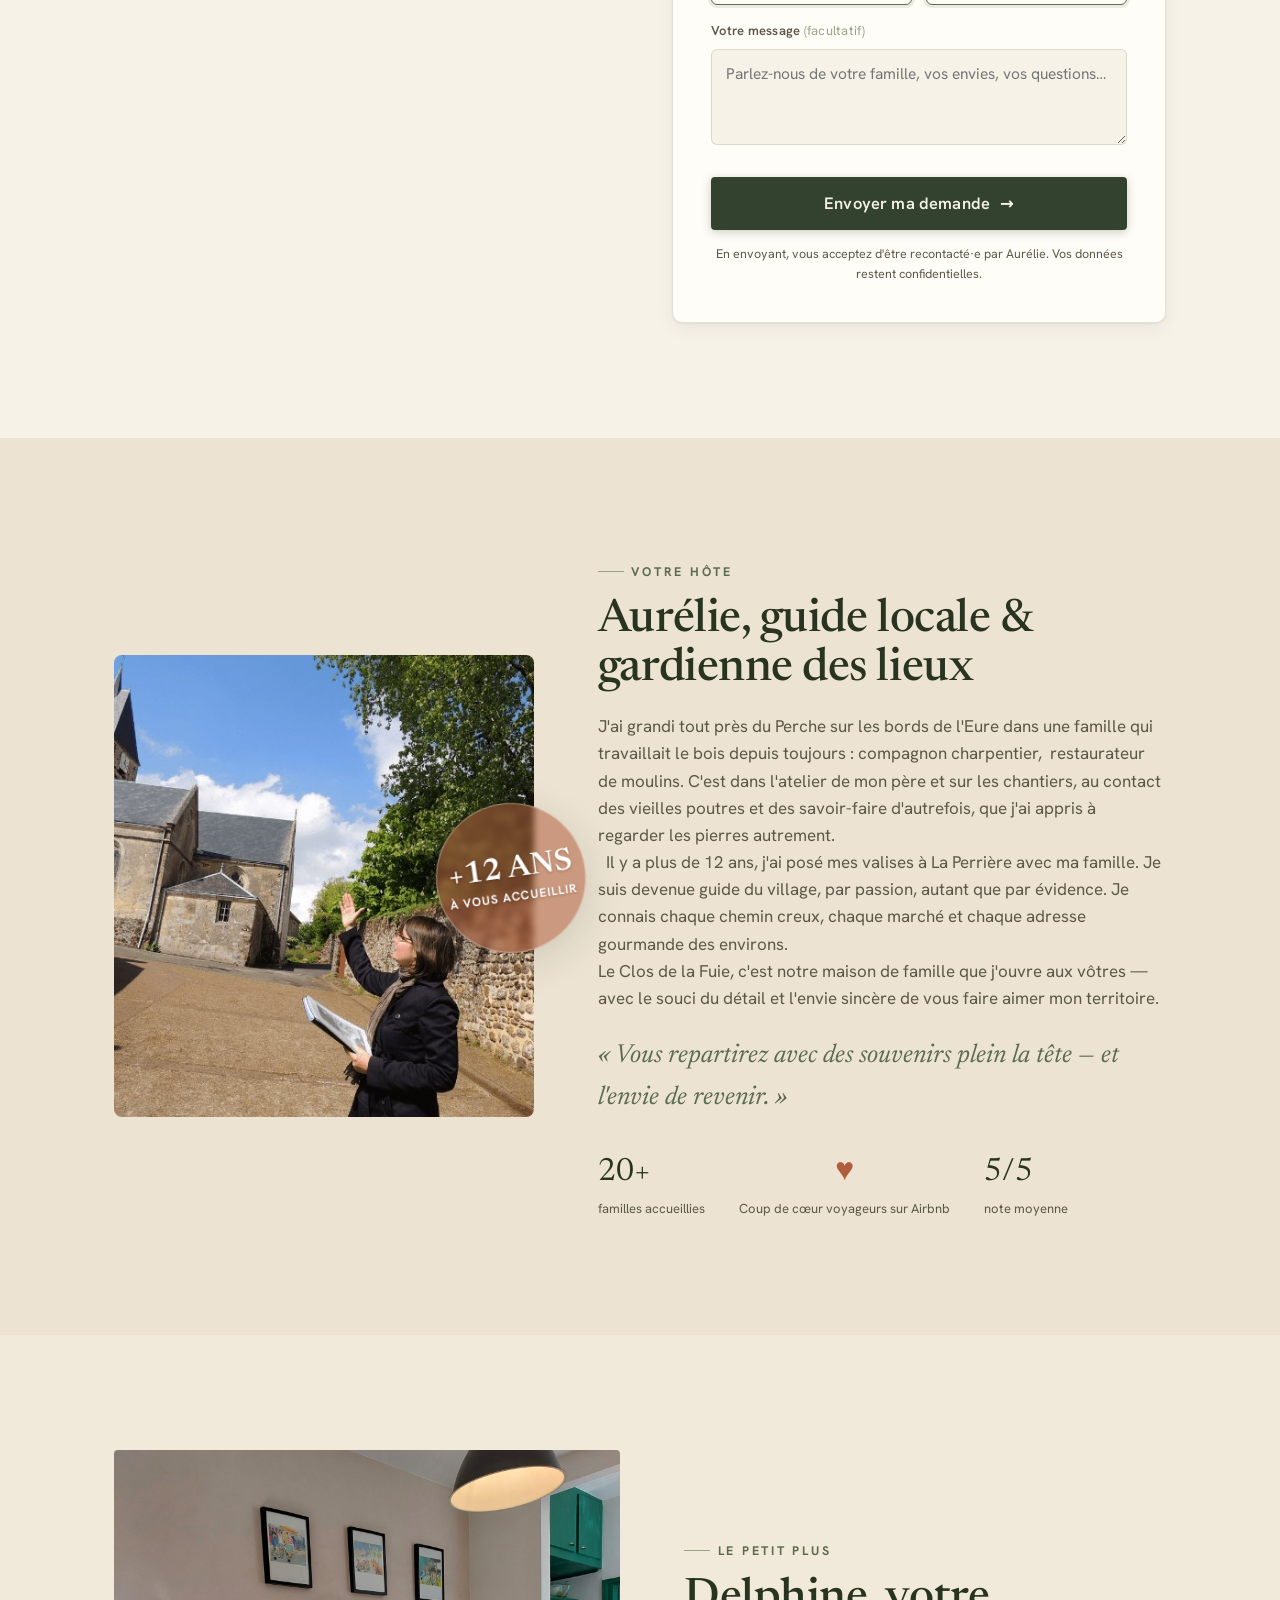
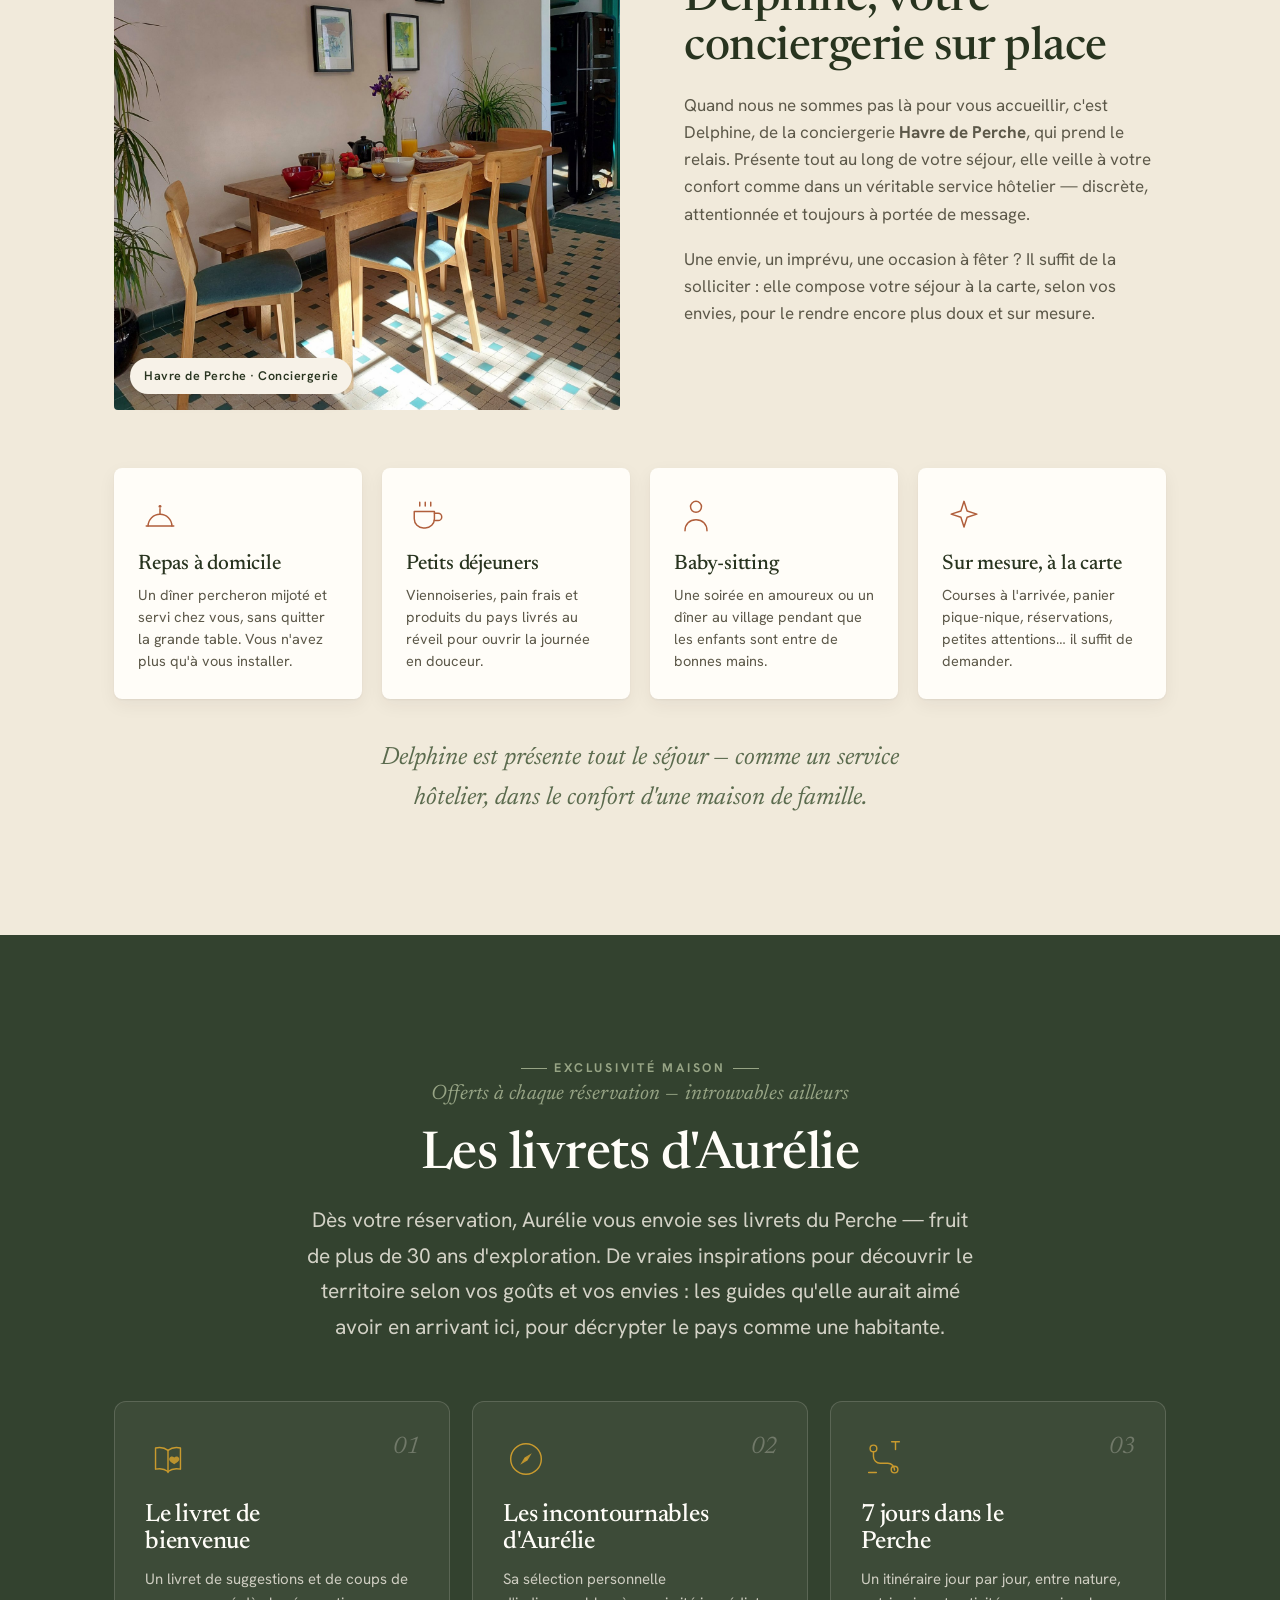
==== commit 0c1c429f: "rgpd: polices auto-hébergées + mentions légales complètes - Suppression Google Fonts CDN sur les 7 p" ====
--- a/index.html
+++ b/index.html
@@ -5,9 +5,6 @@
 <meta name="viewport" content="width=device-width, initial-scale=1">
 <title>Le Clos de la Fuie — Gîte familial dans le Perche, 6 personnes | La Perrière, Normandie</title>
 <meta name="description" content="Gîte de charme dans le Perche à La Perrière, à 2h de Paris. Maison de famille pour 6 personnes, 3 chambres, jardin clos et cabane sur pilotis. Location à la semaine en Normandie pour les familles.">
-<link rel="preconnect" href="https://fonts.googleapis.com">
-<link rel="preconnect" href="https://fonts.gstatic.com" crossorigin>
-<link href="https://fonts.googleapis.com/css2?family=Newsreader:ital,opsz,wght@0,6..72,400;0,6..72,500;0,6..72,600;1,6..72,400;1,6..72,500&family=Hanken+Grotesk:wght@400;500;600;700&display=swap" rel="stylesheet">
 <link rel="stylesheet" href="styles.css">
 </head>
 <body>
--- a/styles.css
+++ b/styles.css
@@ -2,6 +2,9 @@
    Le Clos de la Fuie — design system
    Warm, natural, honest. Linen · sage · forest · terracotta.
    ============================================================ */
+
+/* Polices auto-hébergées — aucune donnée envoyée à Google */
+@import url('./fonts/fonts.css');
 
 :root{
   /* palette */
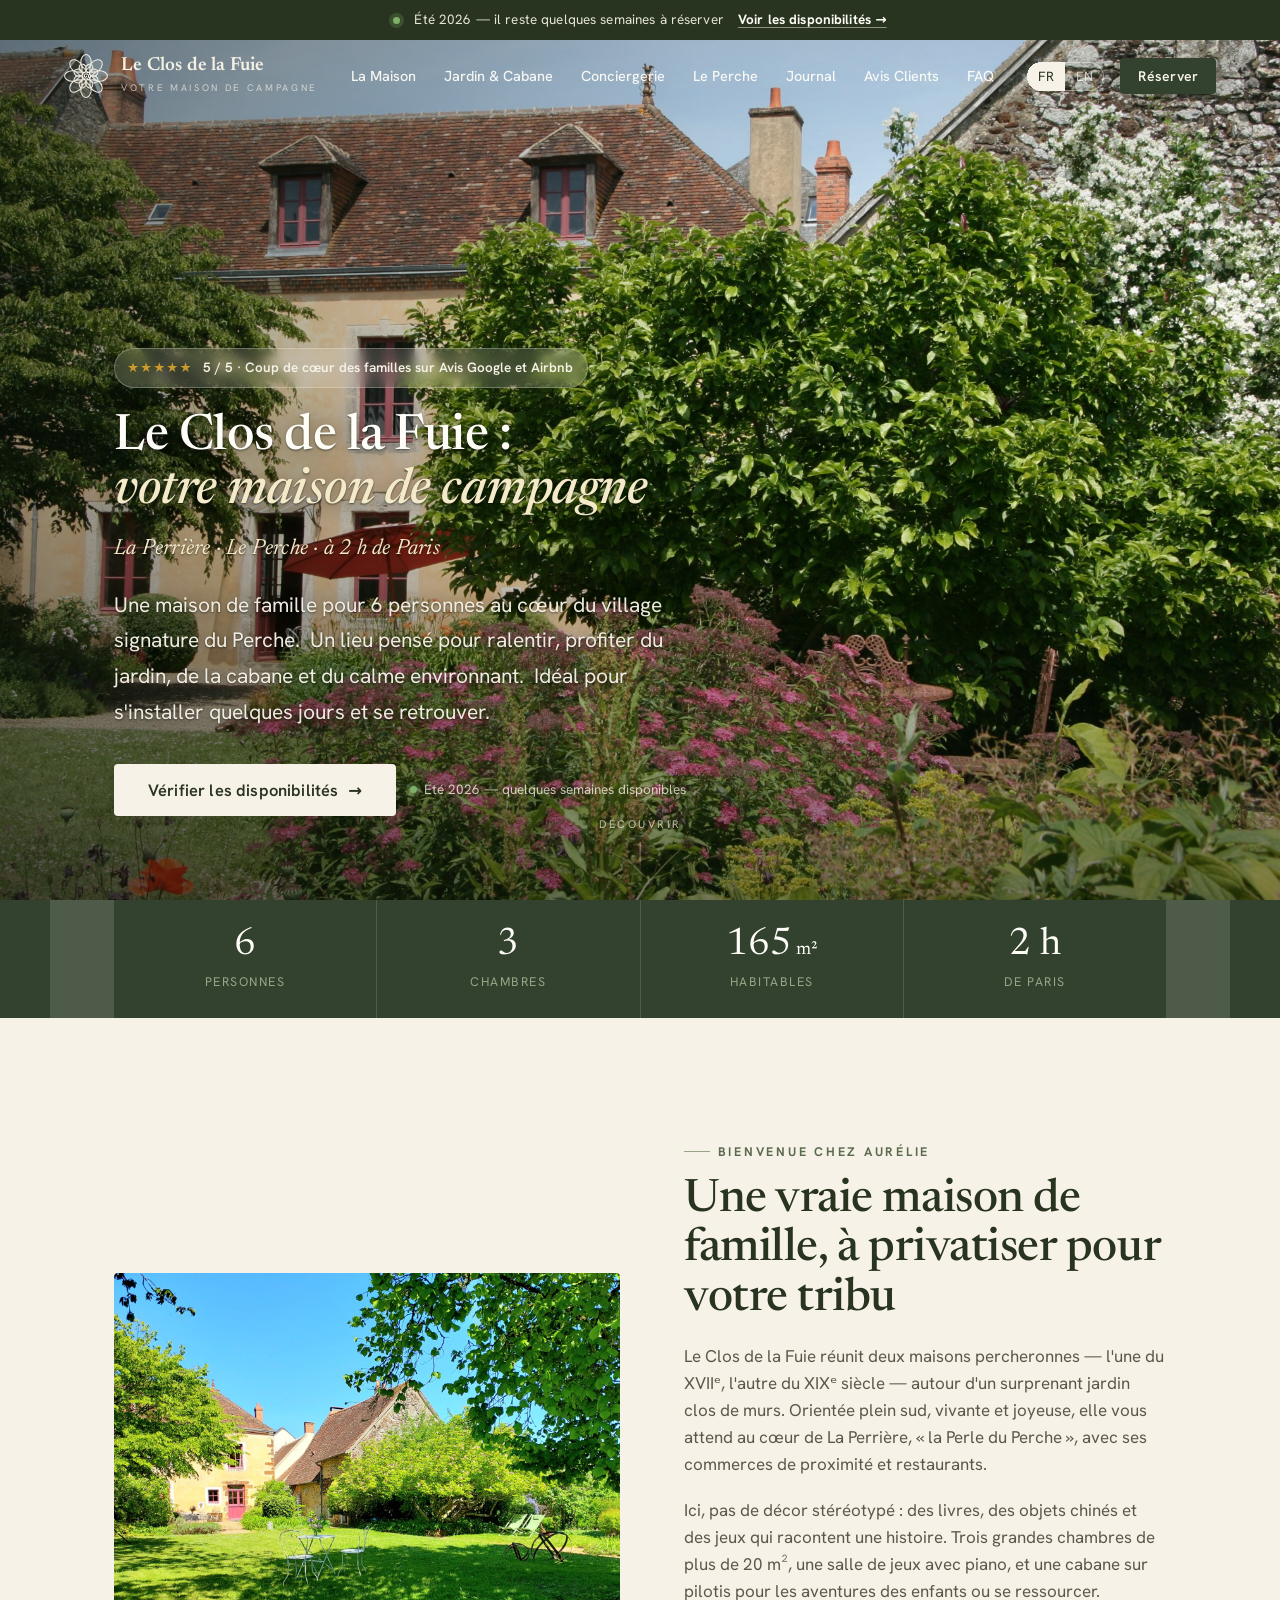
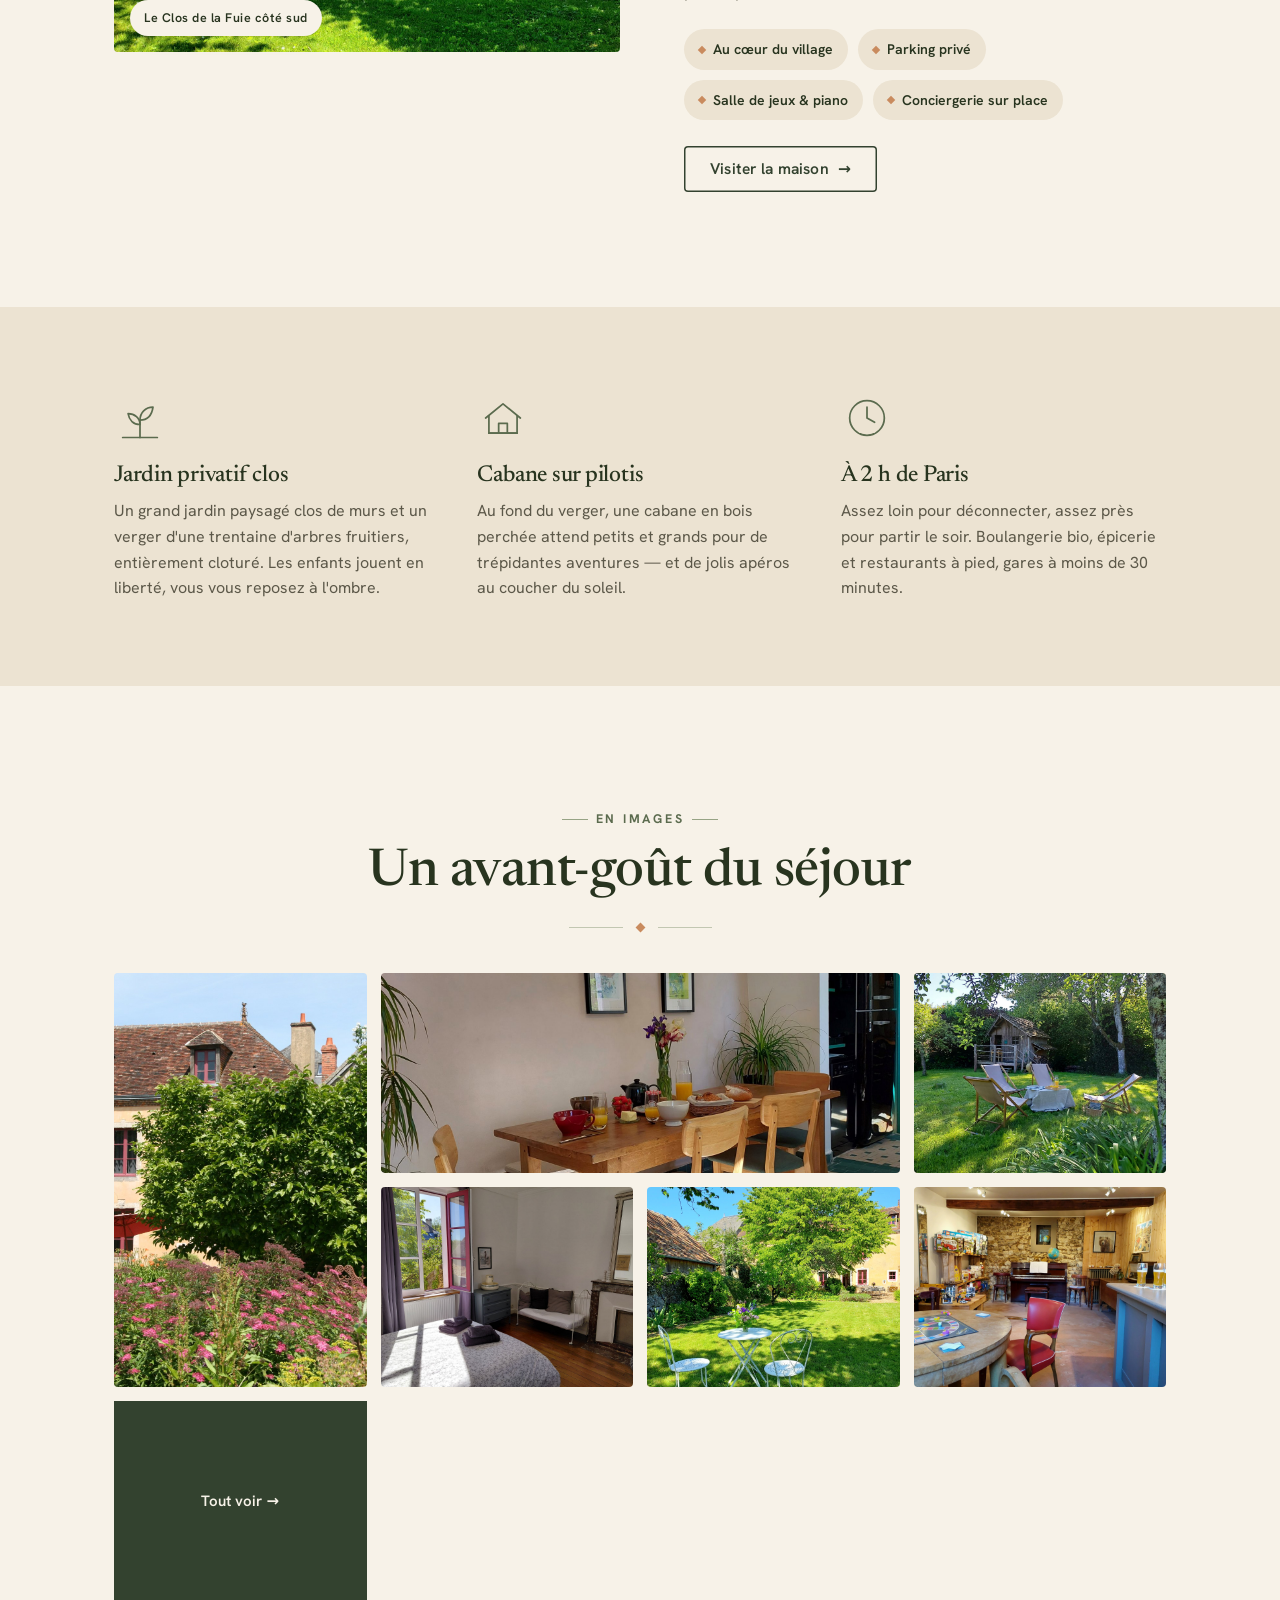
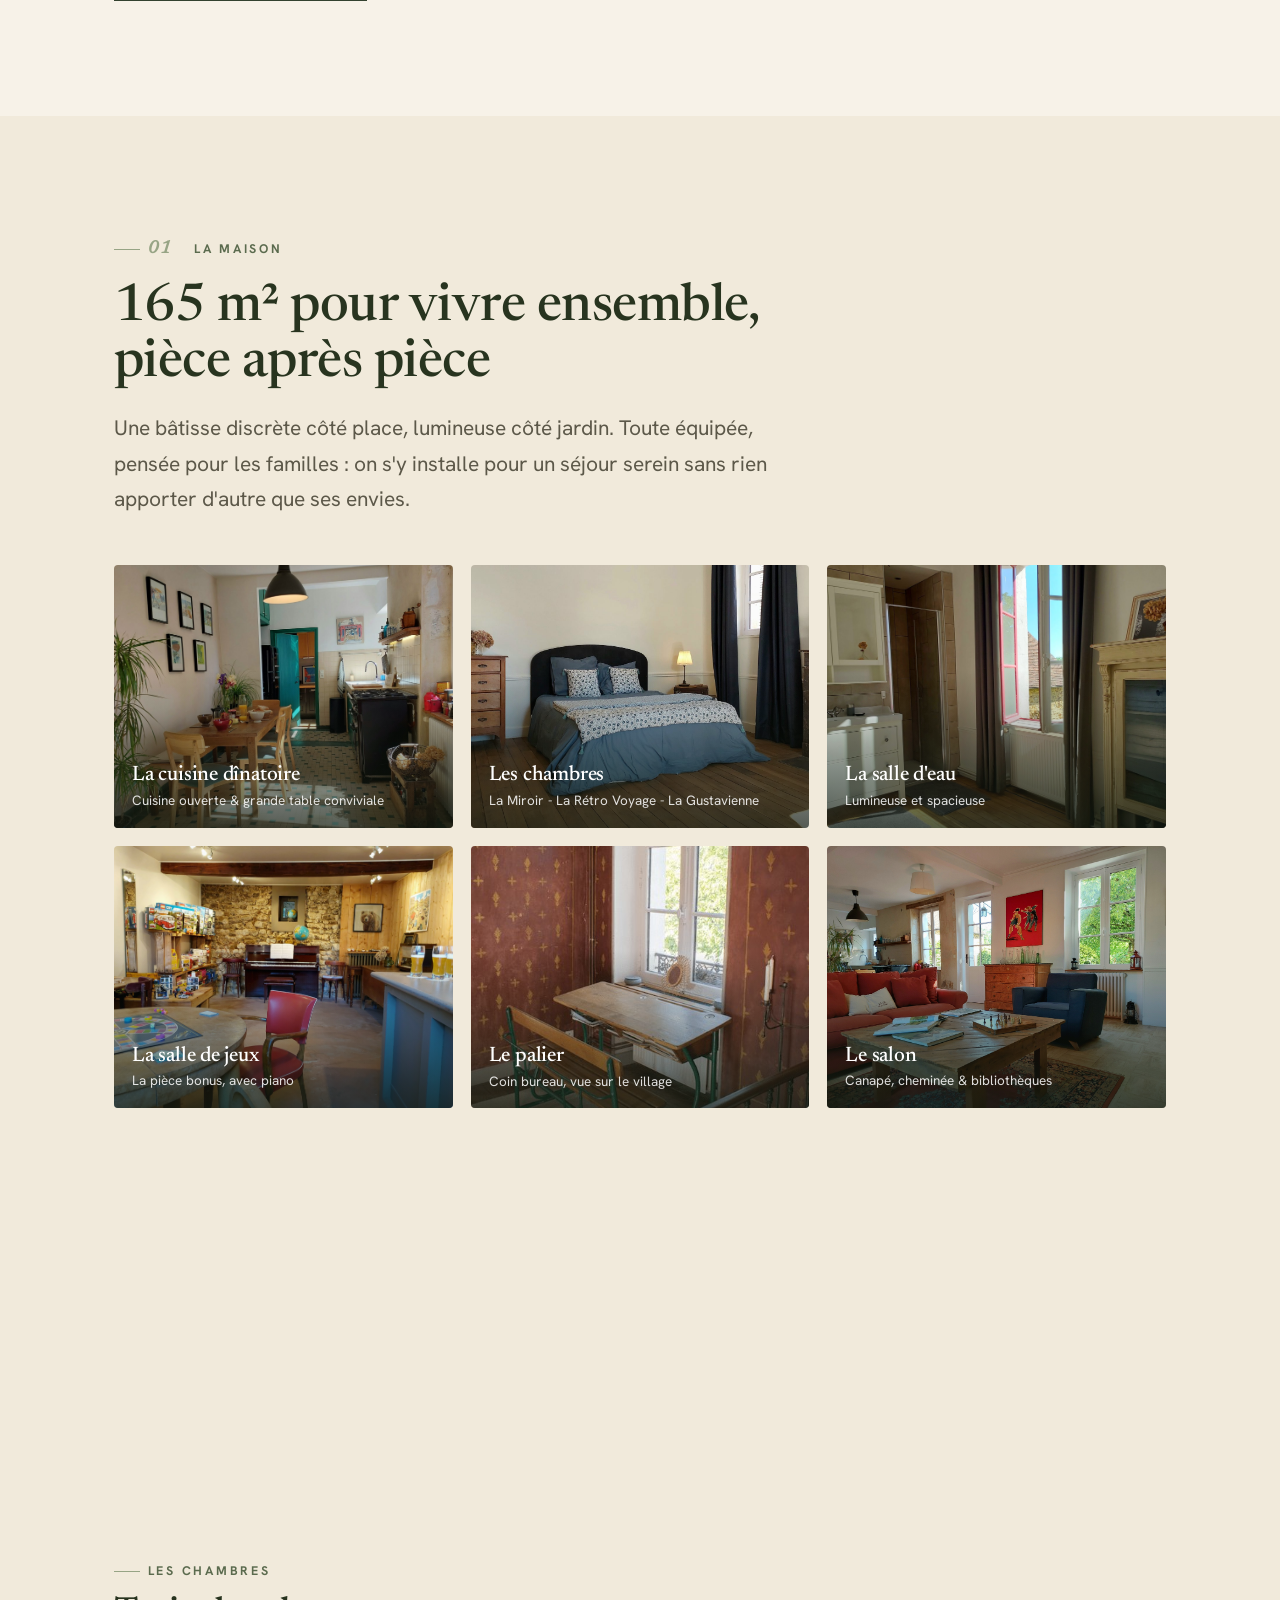
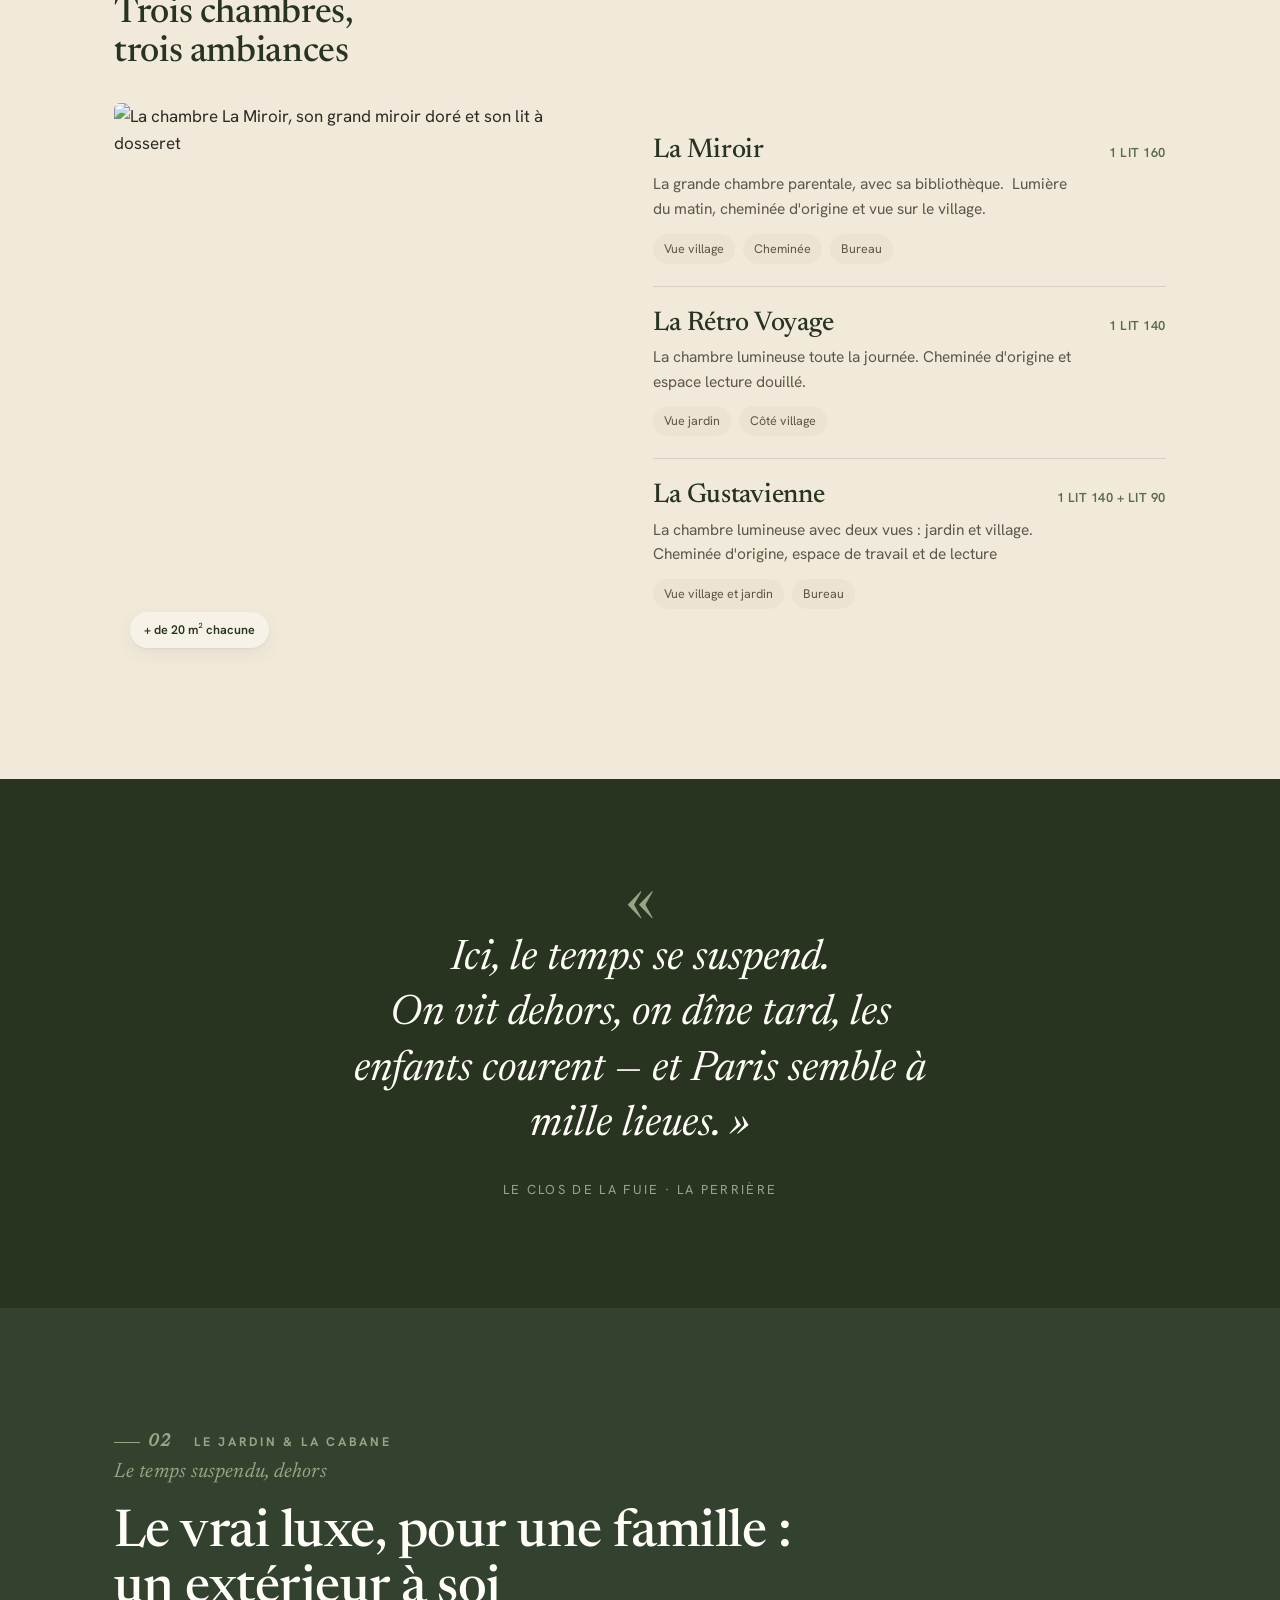
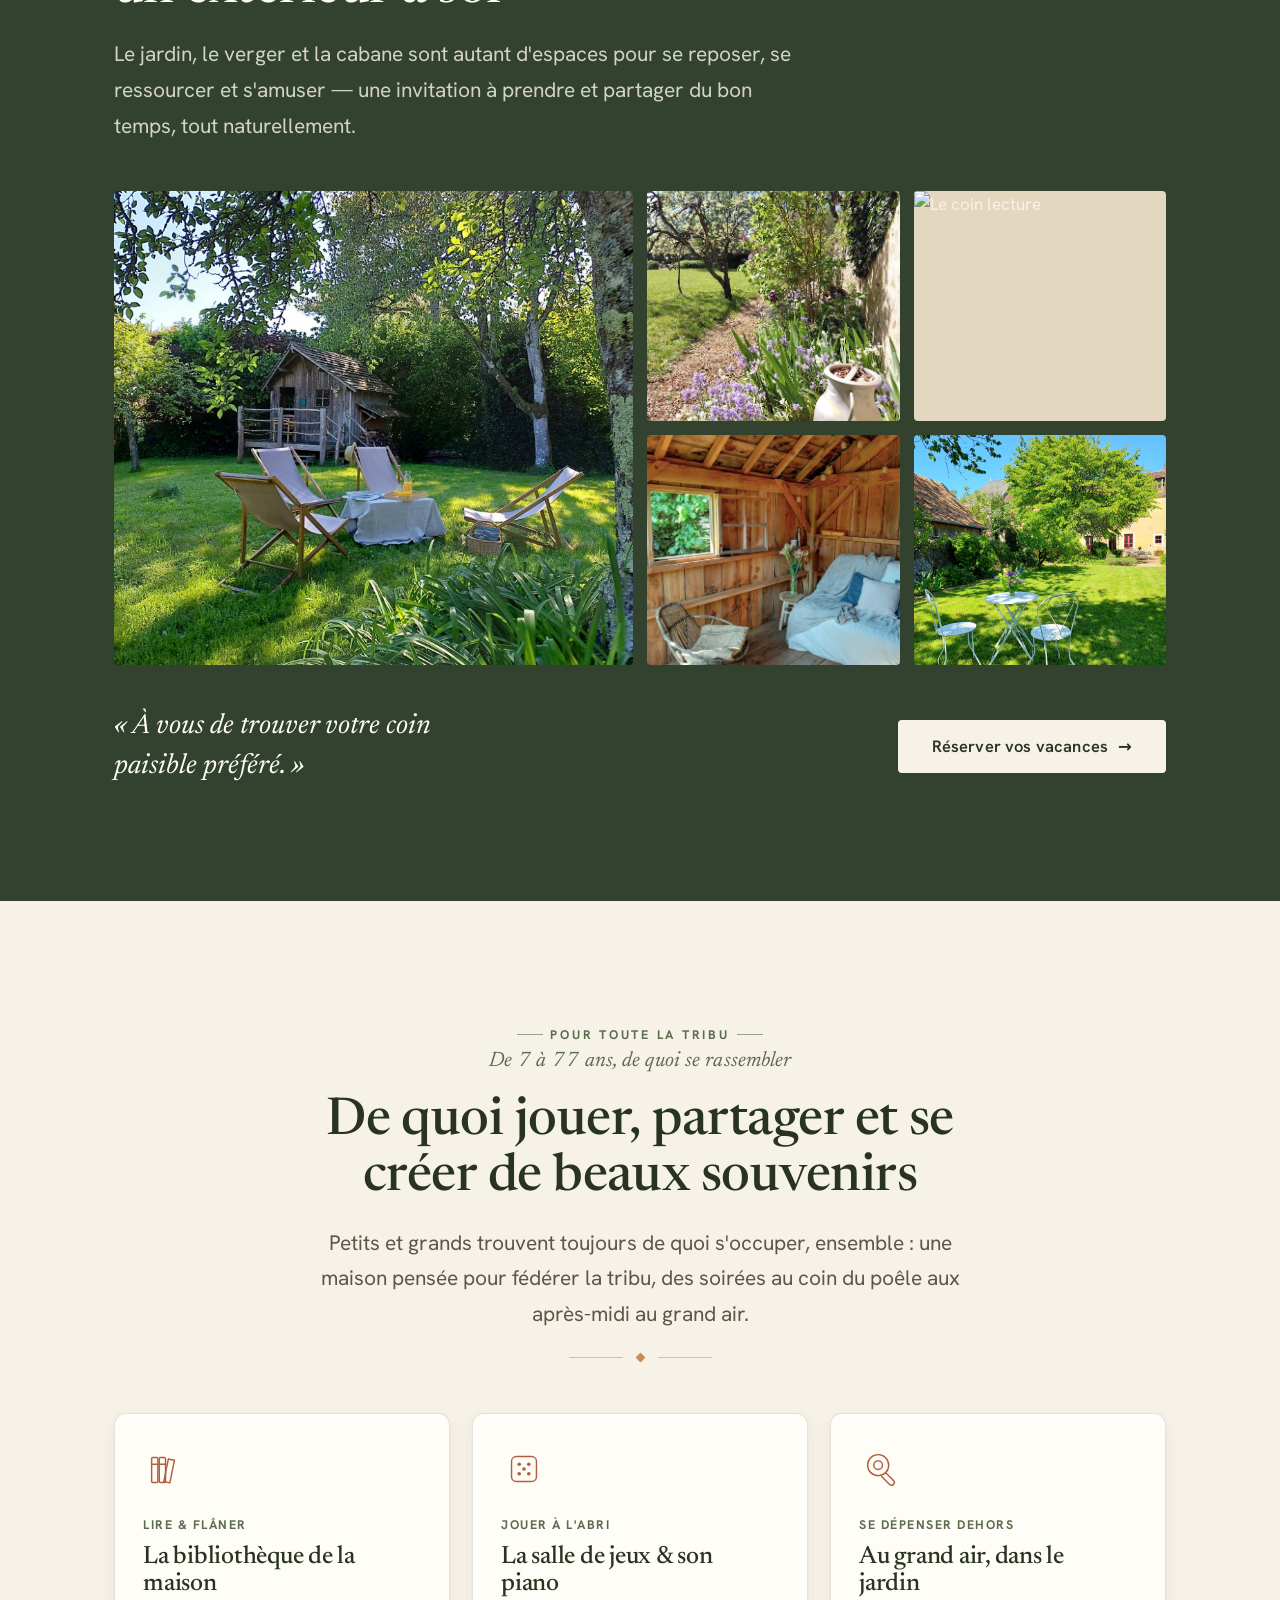
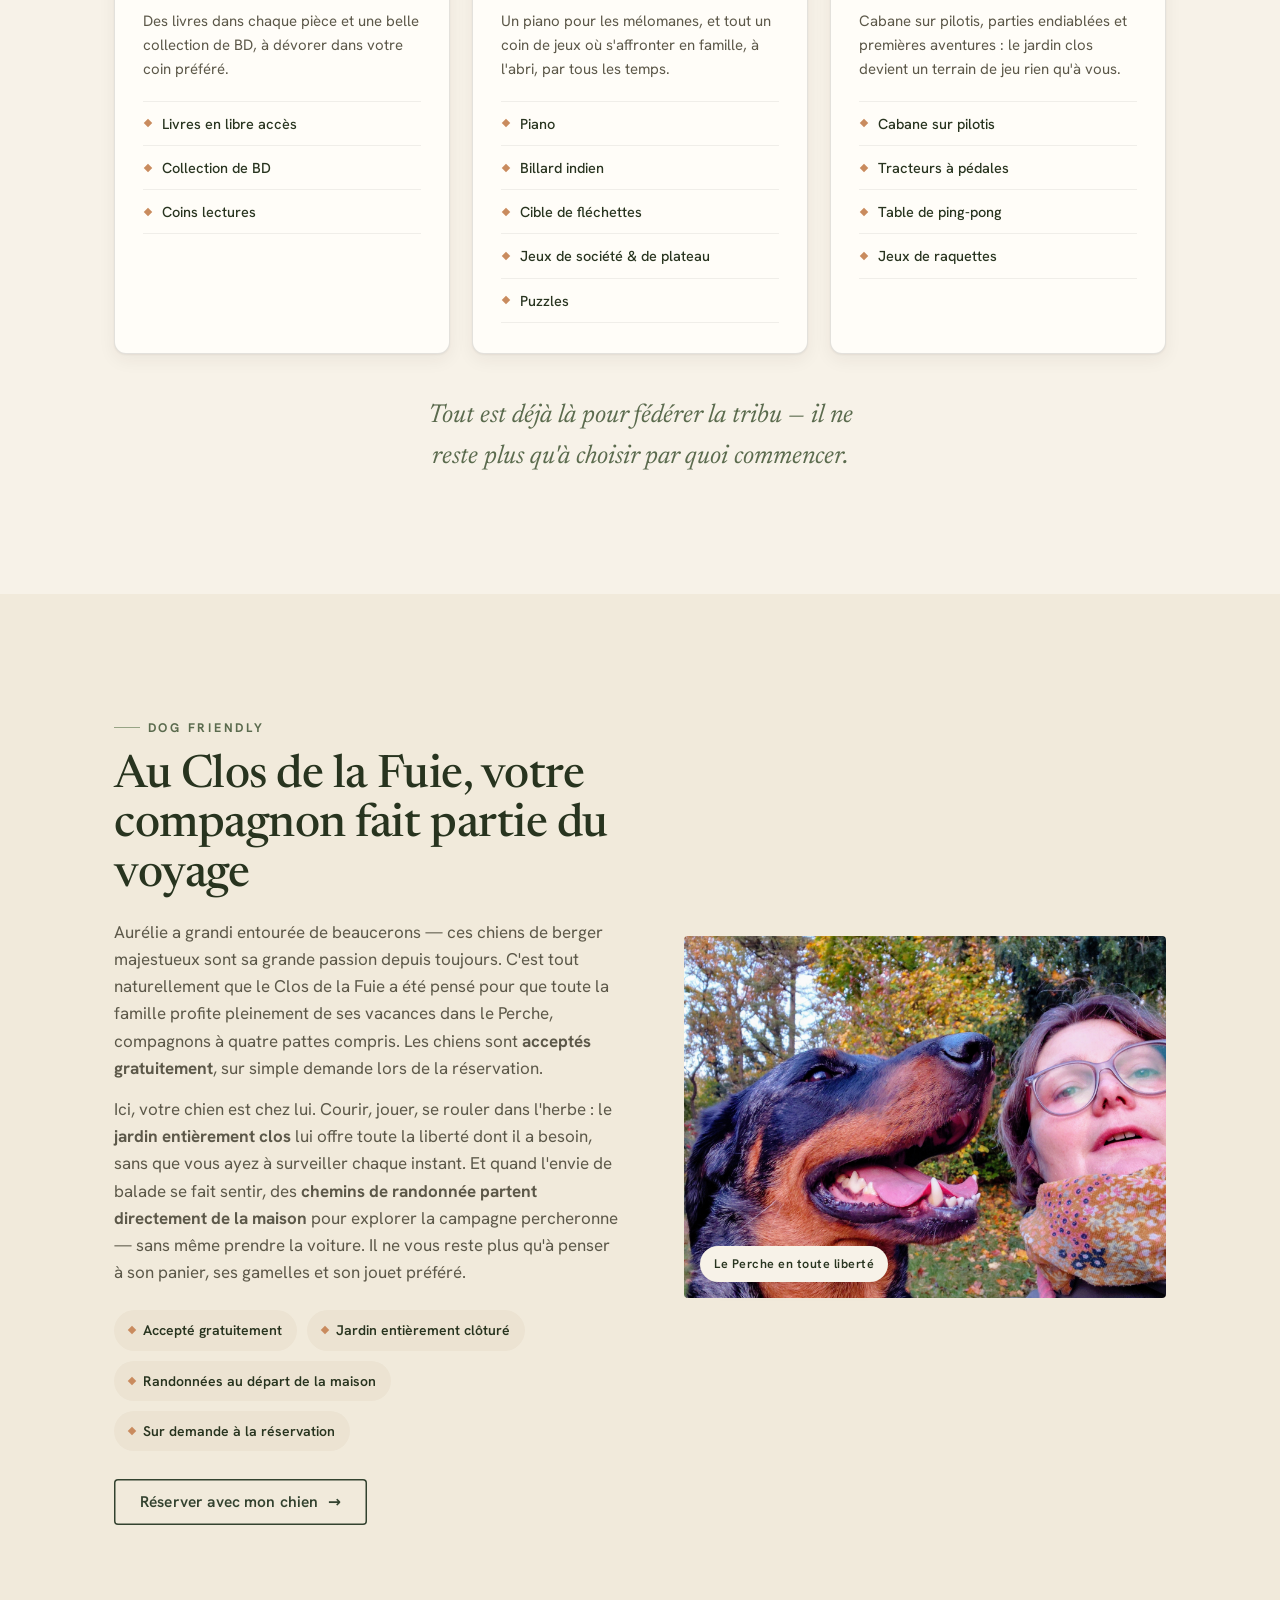
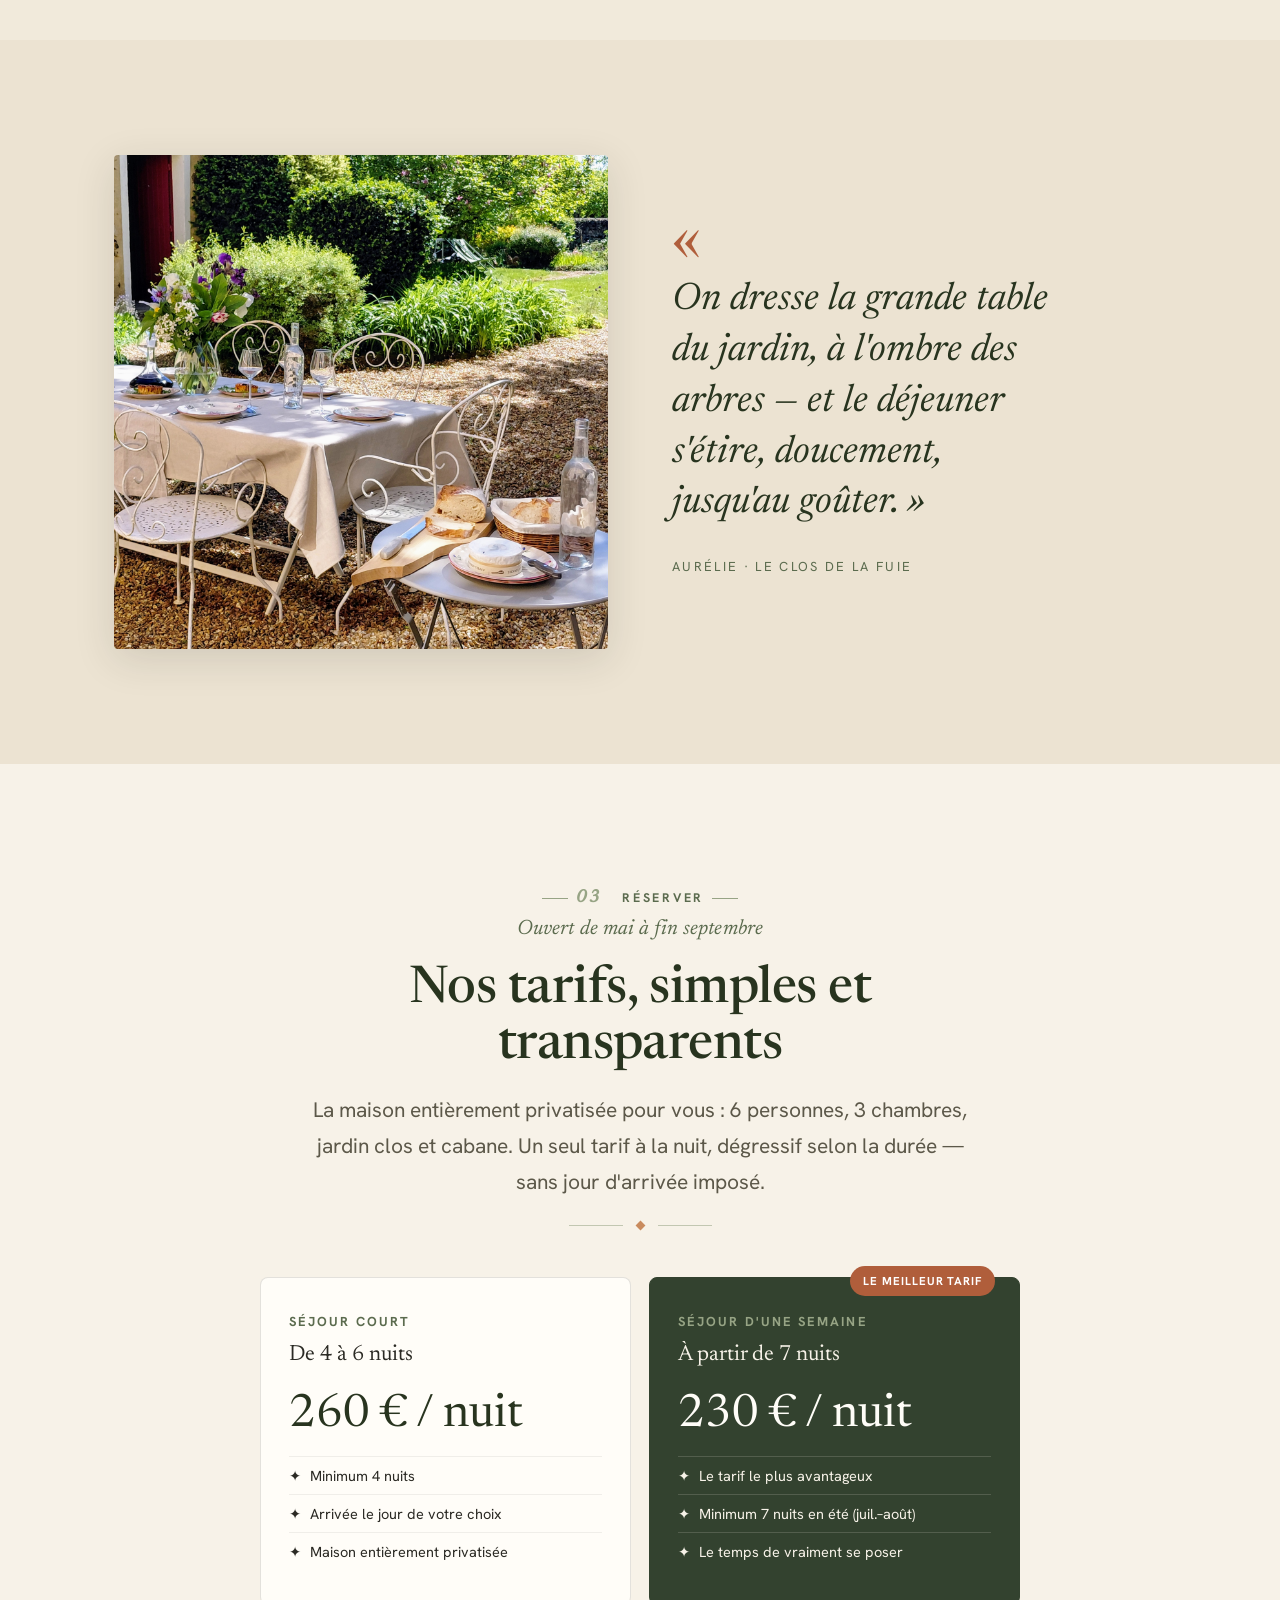
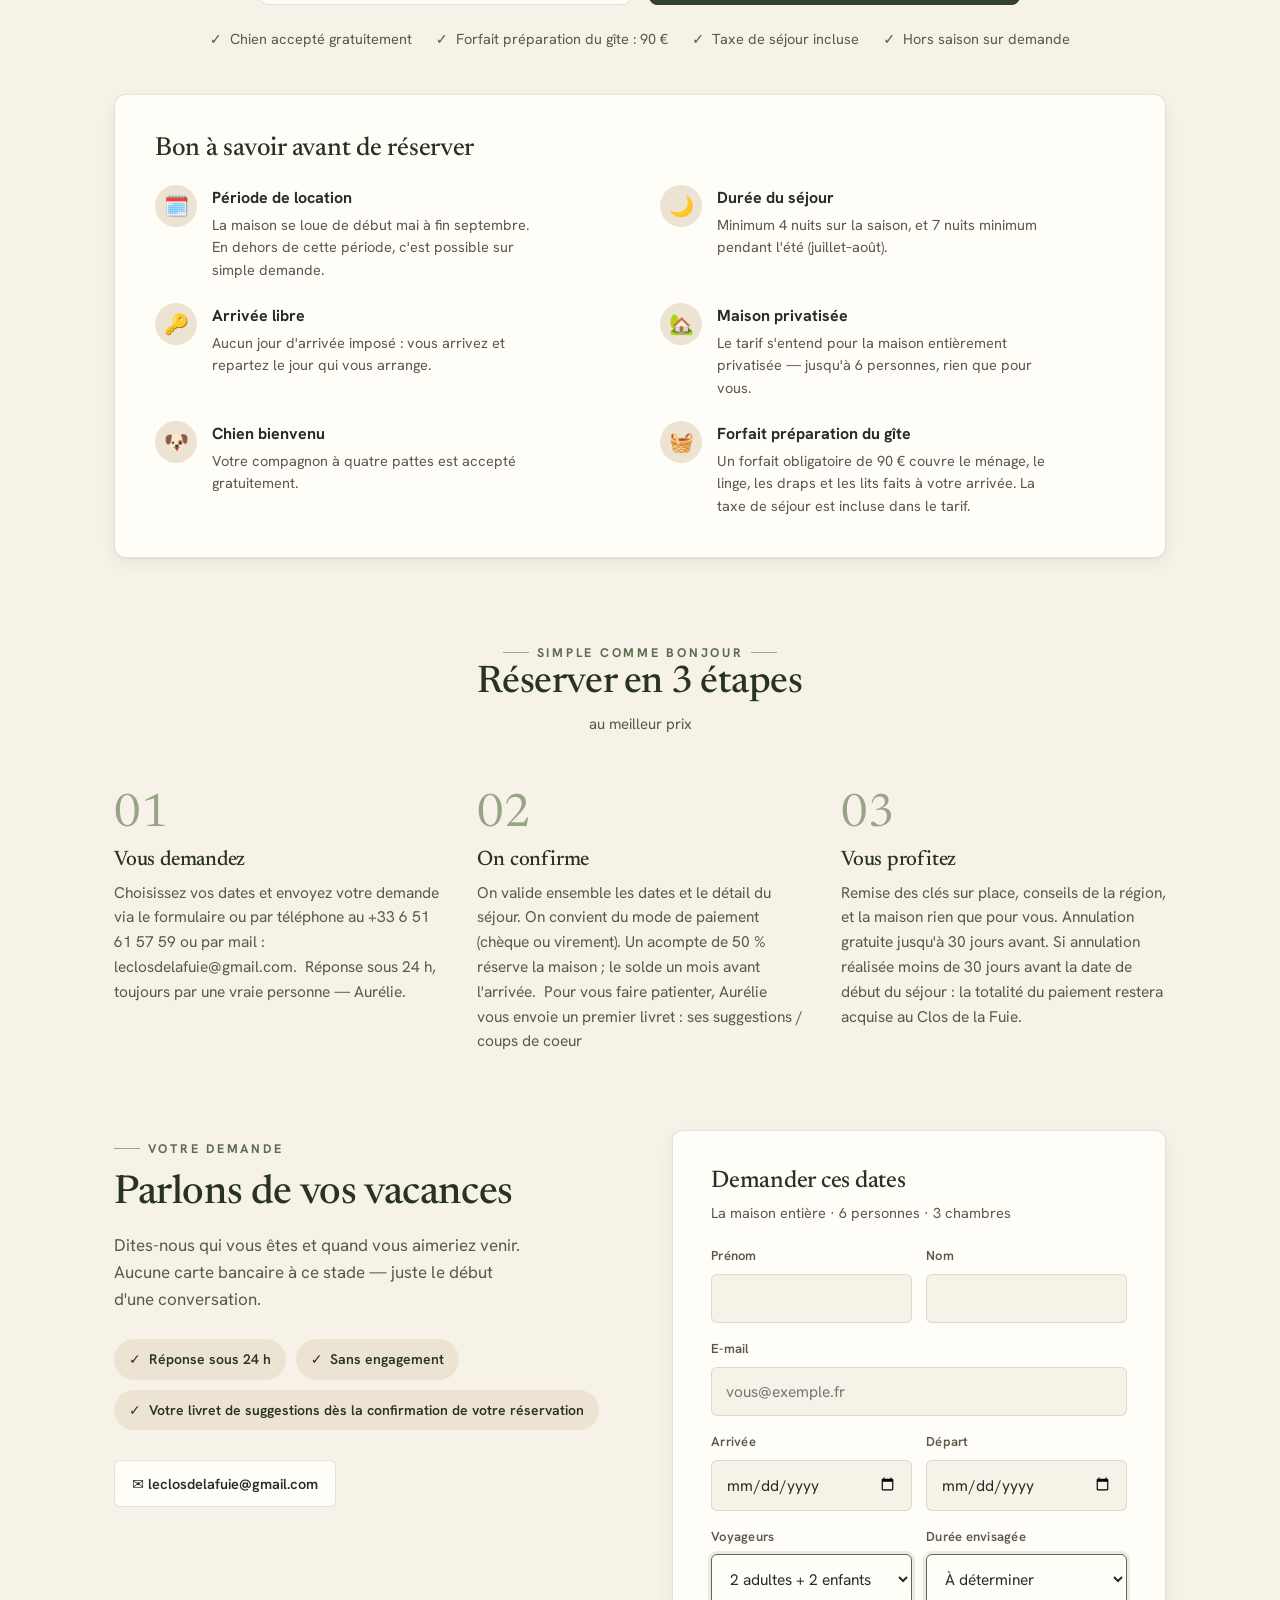
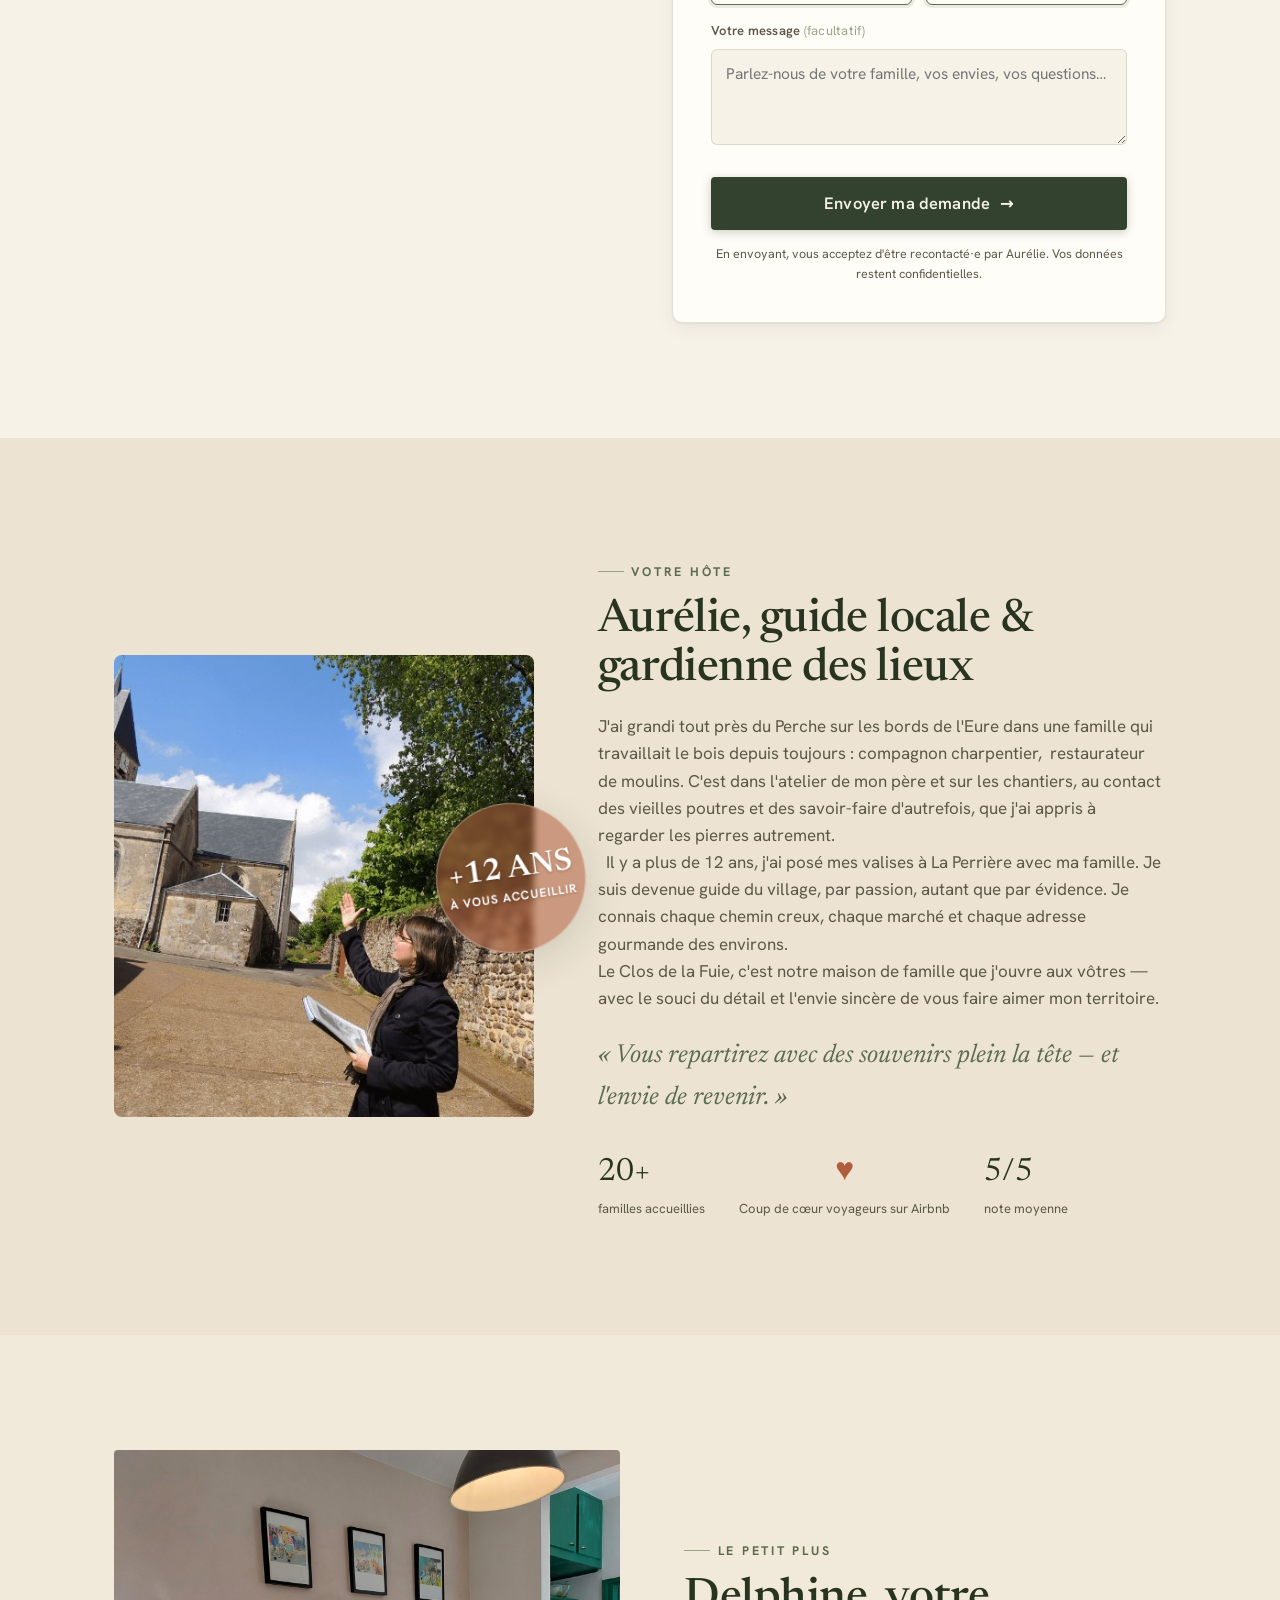
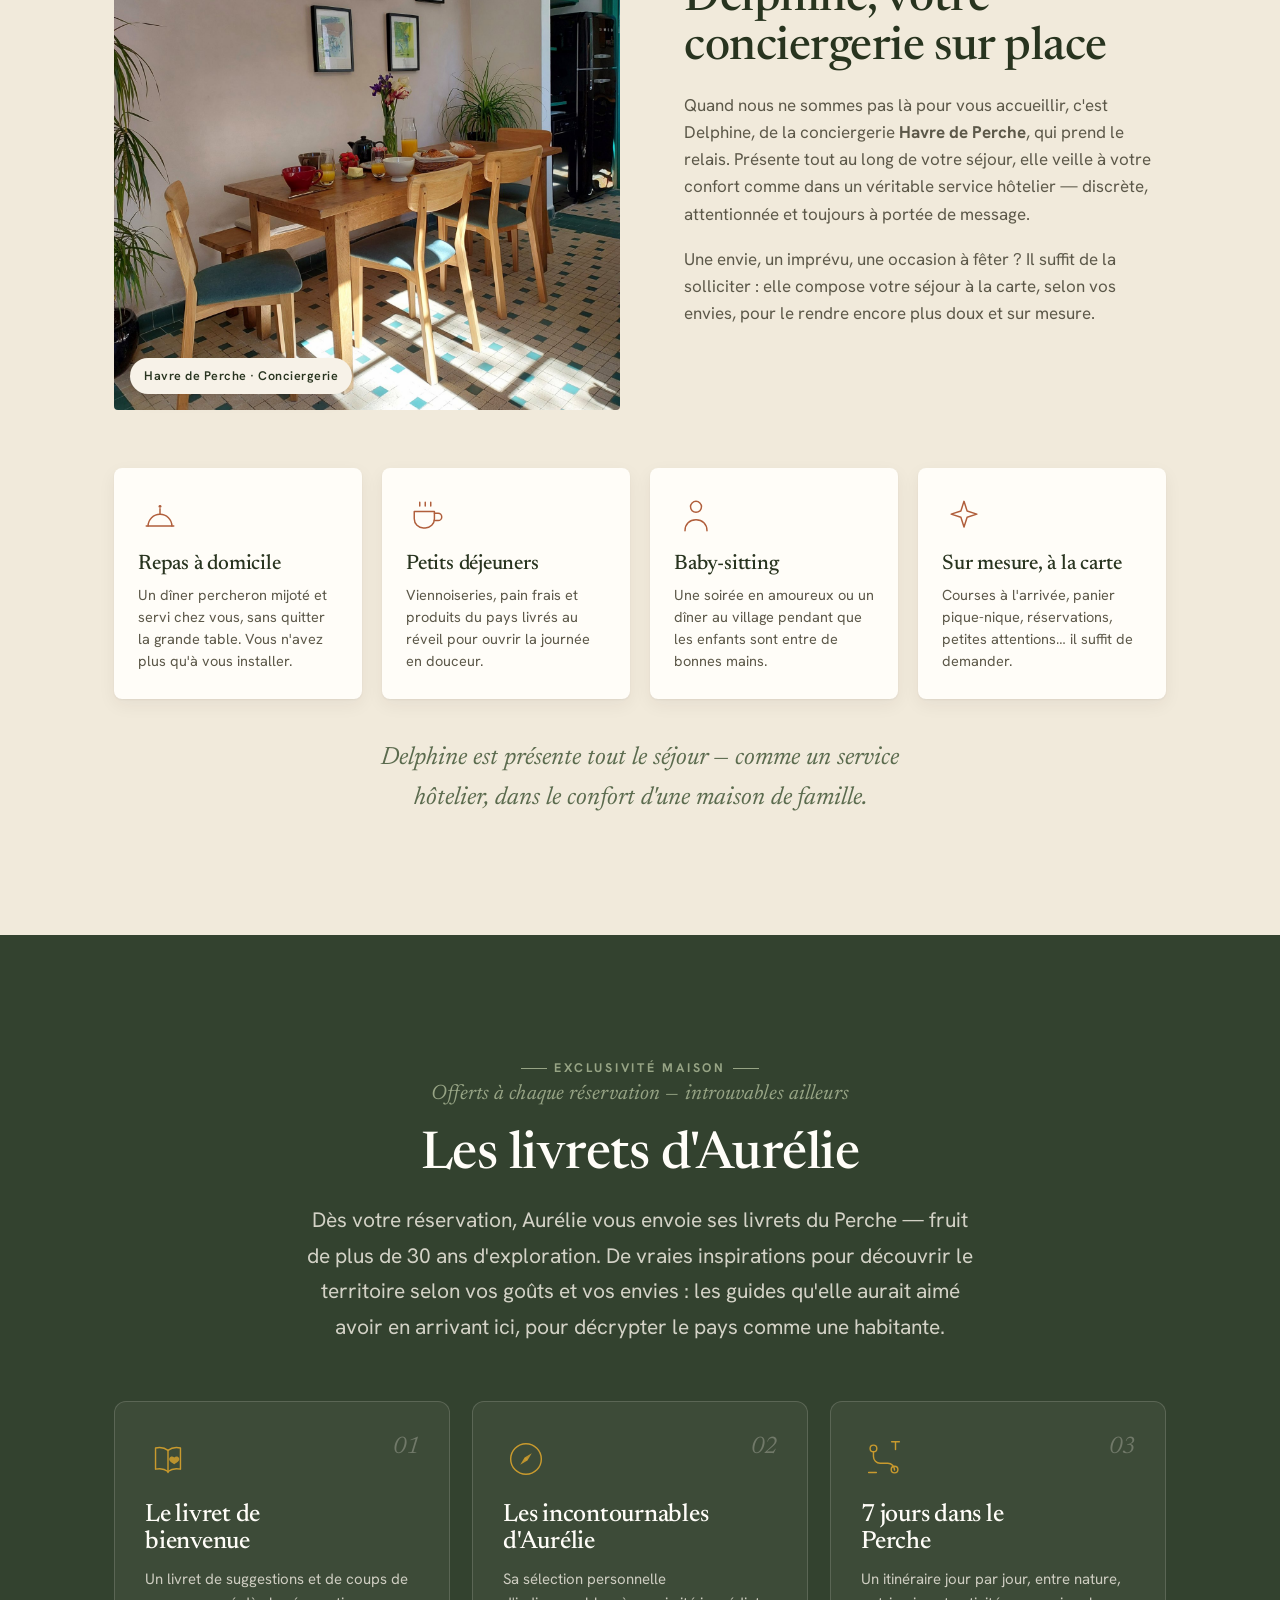
==== commit 4de1ec9a: "fix: favicon onglet, menu mobile Sommaire, articles 404 - Favicon SVG ajouté dans index.html et les " ====
--- a/index.html
+++ b/index.html
@@ -5,6 +5,56 @@
 <meta name="viewport" content="width=device-width, initial-scale=1">
 <title>Le Clos de la Fuie — Gîte familial dans le Perche, 6 personnes | La Perrière, Normandie</title>
 <meta name="description" content="Gîte de charme dans le Perche à La Perrière, à 2h de Paris. Maison de famille pour 6 personnes, 3 chambres, jardin clos et cabane sur pilotis. Location à la semaine en Normandie pour les familles.">
+<link rel="icon" href="/favicon.svg" type="image/svg+xml">
+<link rel="apple-touch-icon" href="/favicon.svg">
+<link rel="canonical" href="https://leclosdelafuie.fr/">
+<meta property="og:type" content="website">
+<meta property="og:url" content="https://leclosdelafuie.fr/">
+<meta property="og:title" content="Le Clos de la Fuie — Gîte familial dans le Perche">
+<meta property="og:description" content="Gîte de charme pour 6 personnes au cœur de La Perrière, village du Perche. 3 chambres, jardin clos, cabane sur pilotis. À 2h de Paris.">
+<meta property="og:image" content="https://leclosdelafuie.fr/images/real-garden-wide.jpg">
+<meta property="og:locale" content="fr_FR">
+<meta property="og:site_name" content="Le Clos de la Fuie">
+<script type="application/ld+json">
+{
+  "@context": "https://schema.org",
+  "@type": "LodgingBusiness",
+  "name": "Le Clos de la Fuie",
+  "description": "Gîte de charme pour 6 personnes au cœur de La Perrière, village signature du Perche. 3 chambres, 165 m², jardin clos et cabane sur pilotis, à 2 h de Paris.",
+  "url": "https://leclosdelafuie.fr",
+  "telephone": "+33651615759",
+  "email": "leclosdelafuie@gmail.com",
+  "image": ["https://leclosdelafuie.fr/images/real-garden-wide.jpg"],
+  "address": {
+    "@type": "PostalAddress",
+    "streetAddress": "Le Clos de la Fuie",
+    "addressLocality": "La Perrière",
+    "postalCode": "61360",
+    "addressRegion": "Normandie",
+    "addressCountry": "FR"
+  },
+  "priceRange": "À partir de 230 € / nuit",
+  "currenciesAccepted": "EUR",
+  "numberOfRooms": 3,
+  "occupancy": {"@type": "QuantitativeValue", "maxValue": 6},
+  "petsAllowed": true,
+  "checkinTime": "16:00",
+  "checkoutTime": "10:00",
+  "aggregateRating": {
+    "@type": "AggregateRating",
+    "ratingValue": "5",
+    "bestRating": "5",
+    "ratingCount": "12"
+  },
+  "amenityFeature": [
+    {"@type": "LocationFeatureSpecification", "name": "Jardin clos", "value": true},
+    {"@type": "LocationFeatureSpecification", "name": "Cabane sur pilotis", "value": true},
+    {"@type": "LocationFeatureSpecification", "name": "WiFi", "value": true},
+    {"@type": "LocationFeatureSpecification", "name": "Animaux acceptés", "value": true}
+  ],
+  "sameAs": ["https://www.instagram.com/leclosdelafuie/"]
+}
+</script>
 <link rel="stylesheet" href="styles.css">
 </head>
 <body>
@@ -840,7 +890,7 @@
 
 <!-- ===================== STICKY MOBILE CTA ===================== -->
 <div class="mobile-cta" id="mobileCta">
-  <div class="pm"><span data-i18n="mcta.from">À partir de</span> <b>230 € <span style="font-size:13px;font-weight:400;font-family:var(--sans)" data-i18n="mcta.week">/ nuit</span></b></div>
+  <button class="btn btn-outline mcta-menu" id="mobCtaMenu" aria-label="Ouvrir le menu">☰ Sommaire</button>
   <a href="#reserver" class="btn btn-primary" data-i18n="nav.cta">Réserver</a>
 </div>
 
--- a/styles.css
+++ b/styles.css
@@ -448,11 +448,10 @@
 .cta-band .lead{color:rgba(247,242,232,.82); max-width:50ch; margin:18px auto 0}
 .cta-band .btns{display:flex; gap:14px; justify-content:center; flex-wrap:wrap; margin-top:34px}
 
-.mobile-cta{position:fixed; left:0; right:0; bottom:0; z-index:50; background:rgba(247,242,232,.95); backdrop-filter:blur(10px); box-shadow:0 -1px 0 var(--line); padding:11px var(--pad); display:none; align-items:center; justify-content:space-between; gap:14px; transform:translateY(110%); transition:transform .4s var(--ease)}
+.mobile-cta{position:fixed; left:0; right:0; bottom:0; z-index:50; background:rgba(247,242,232,.95); backdrop-filter:blur(10px); box-shadow:0 -1px 0 var(--line); padding:11px var(--pad); display:none; align-items:center; justify-content:center; gap:12px; transform:translateY(110%); transition:transform .4s var(--ease)}
 .mobile-cta.show{transform:translateY(0)}
-.mobile-cta .pm{font-size:13px; color:var(--ink-soft)}
-.mobile-cta .pm b{font-family:var(--serif); font-size:20px; color:var(--forest-700); display:block}
-.mobile-cta .btn{flex:none}
+.mobile-cta .btn{flex:1}
+.mcta-menu{background:transparent; border:1.5px solid var(--forest); color:var(--forest); font-weight:600; border-radius:8px; padding:12px 16px; font-size:15px; cursor:pointer; text-align:center}
 
 /* =========================================================
    FOOTER
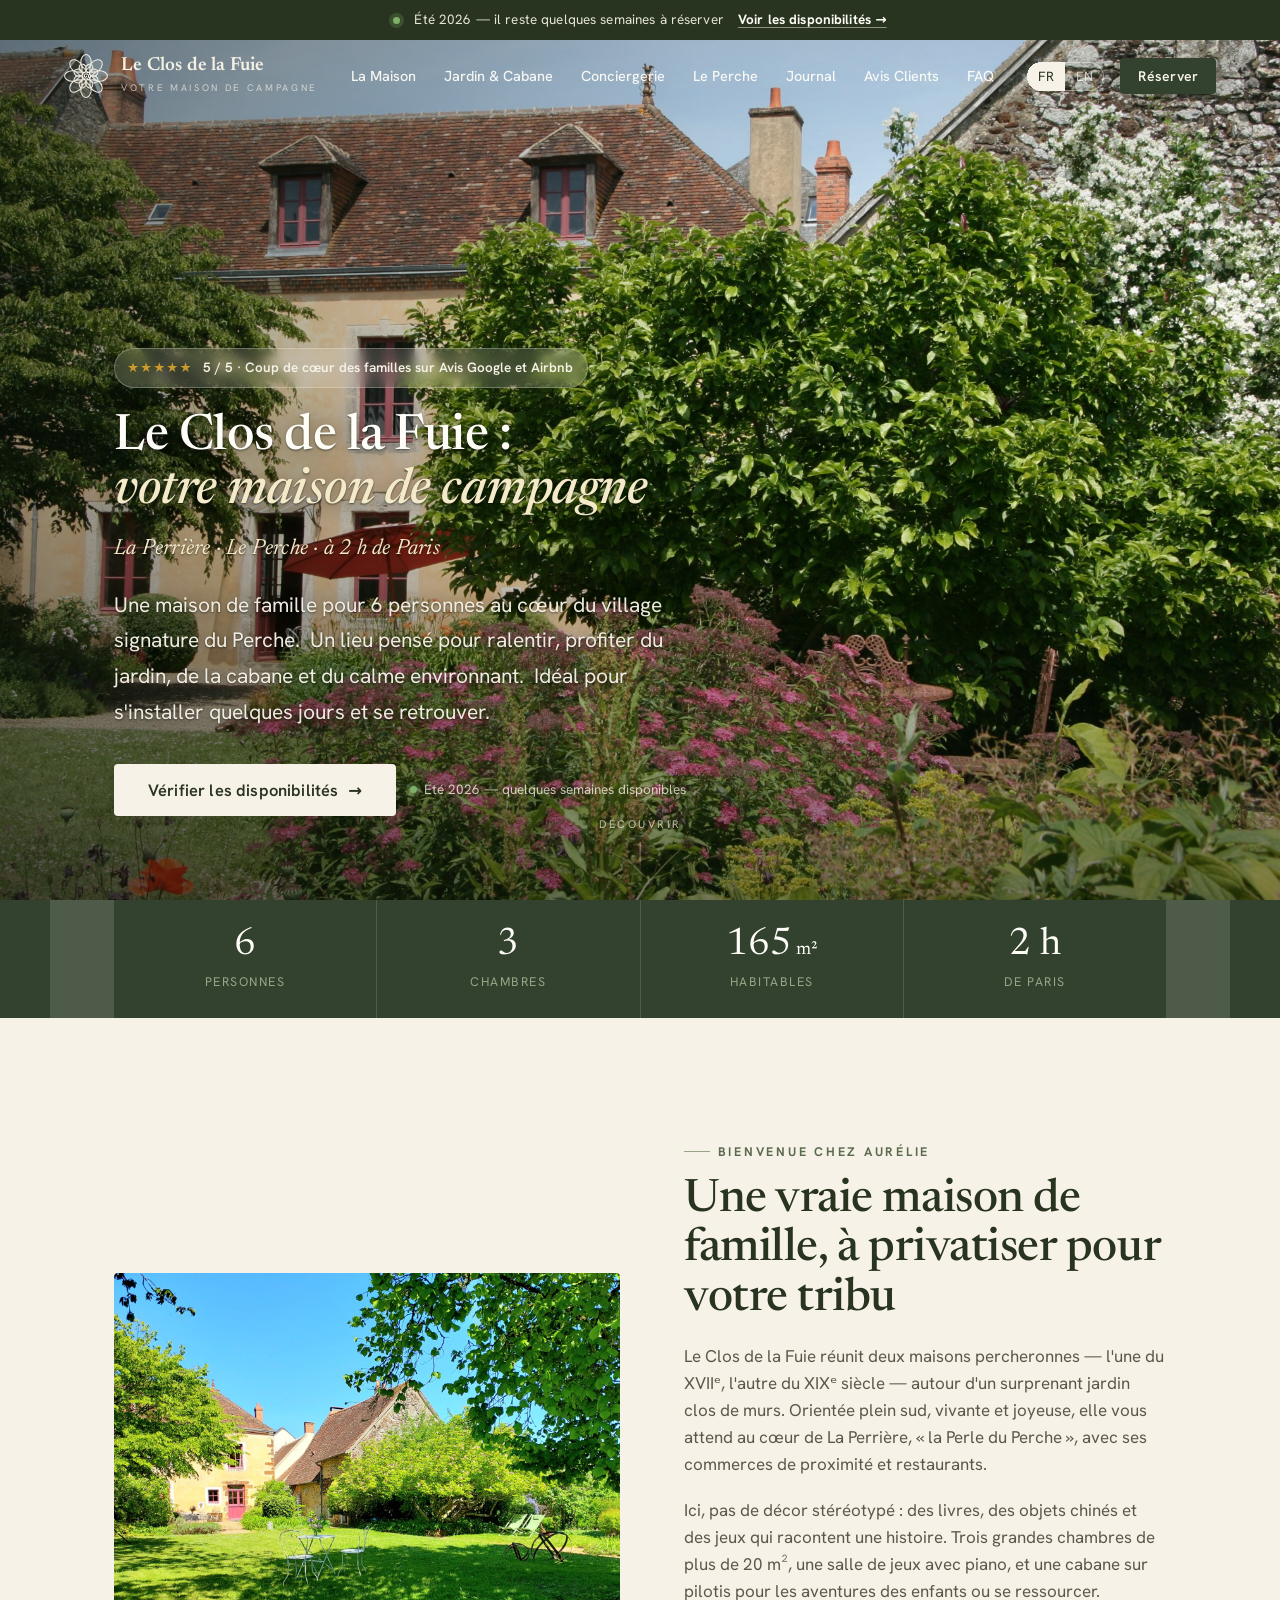
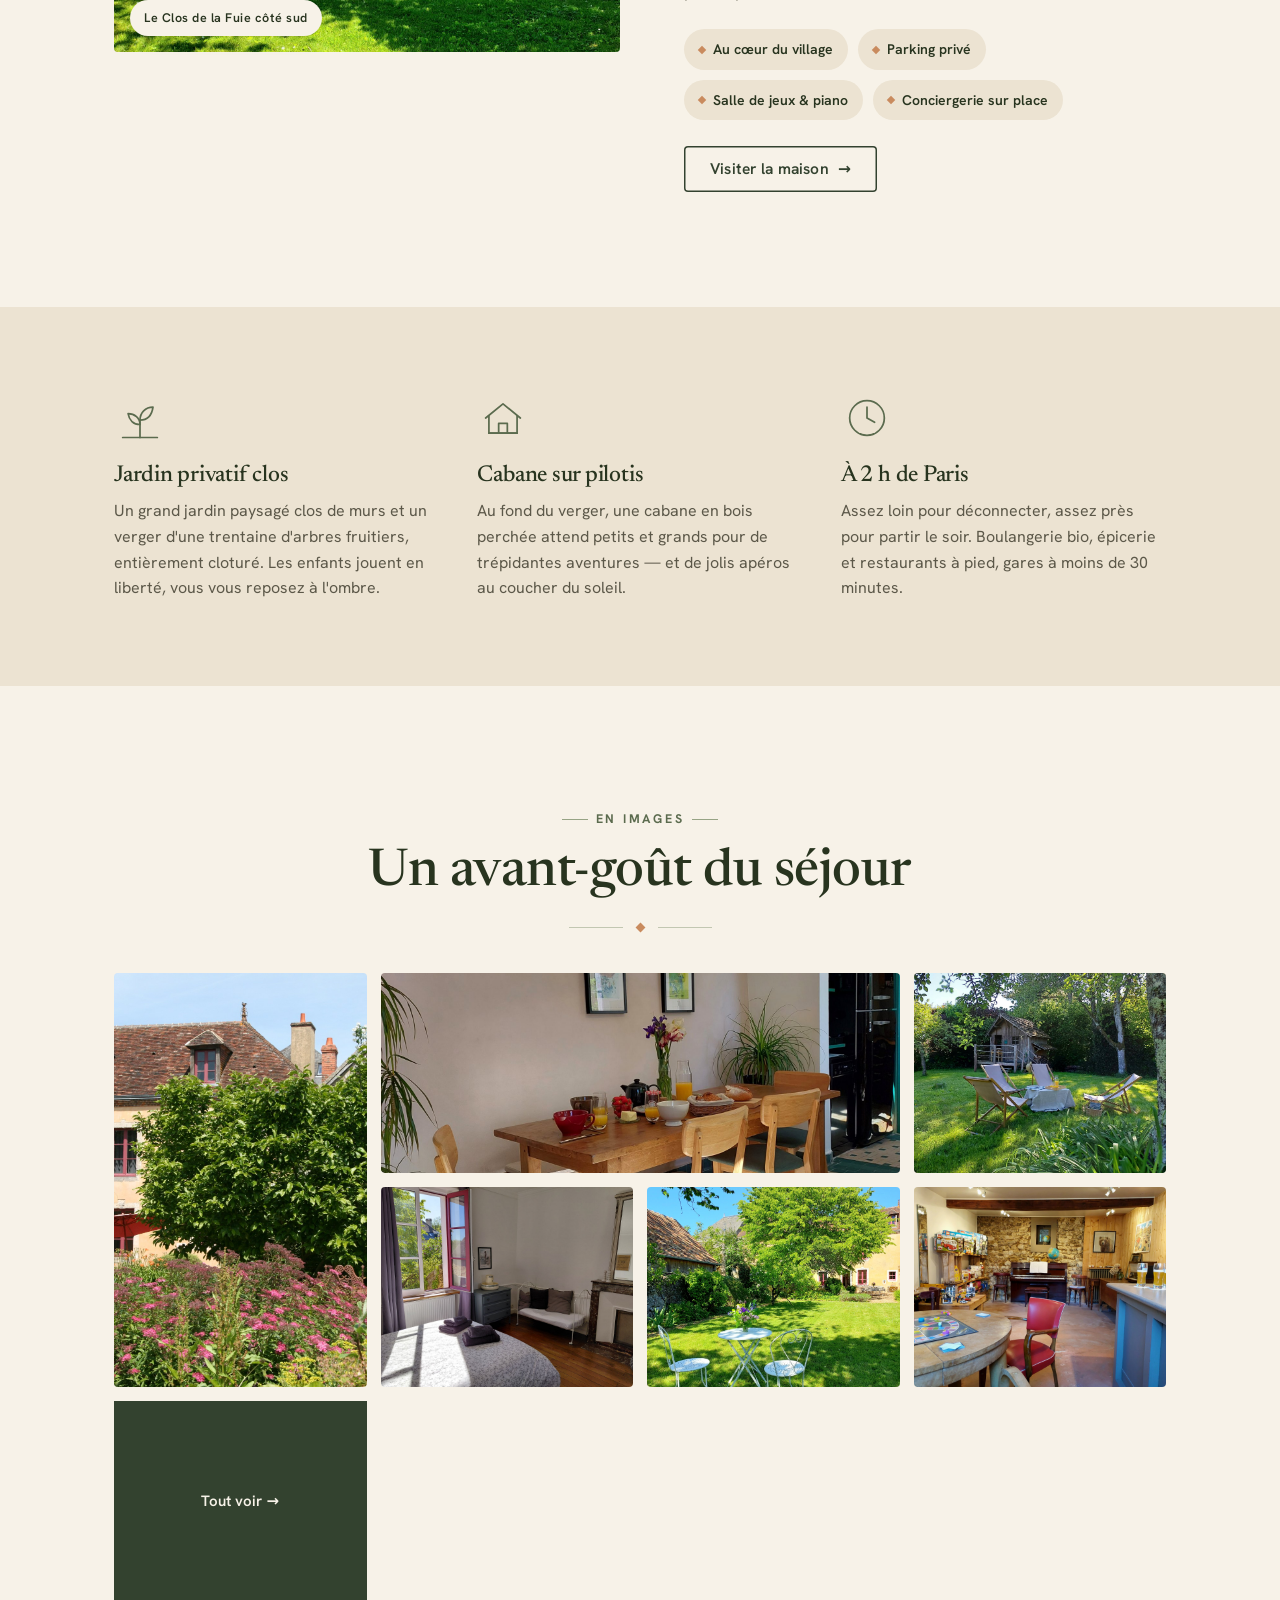
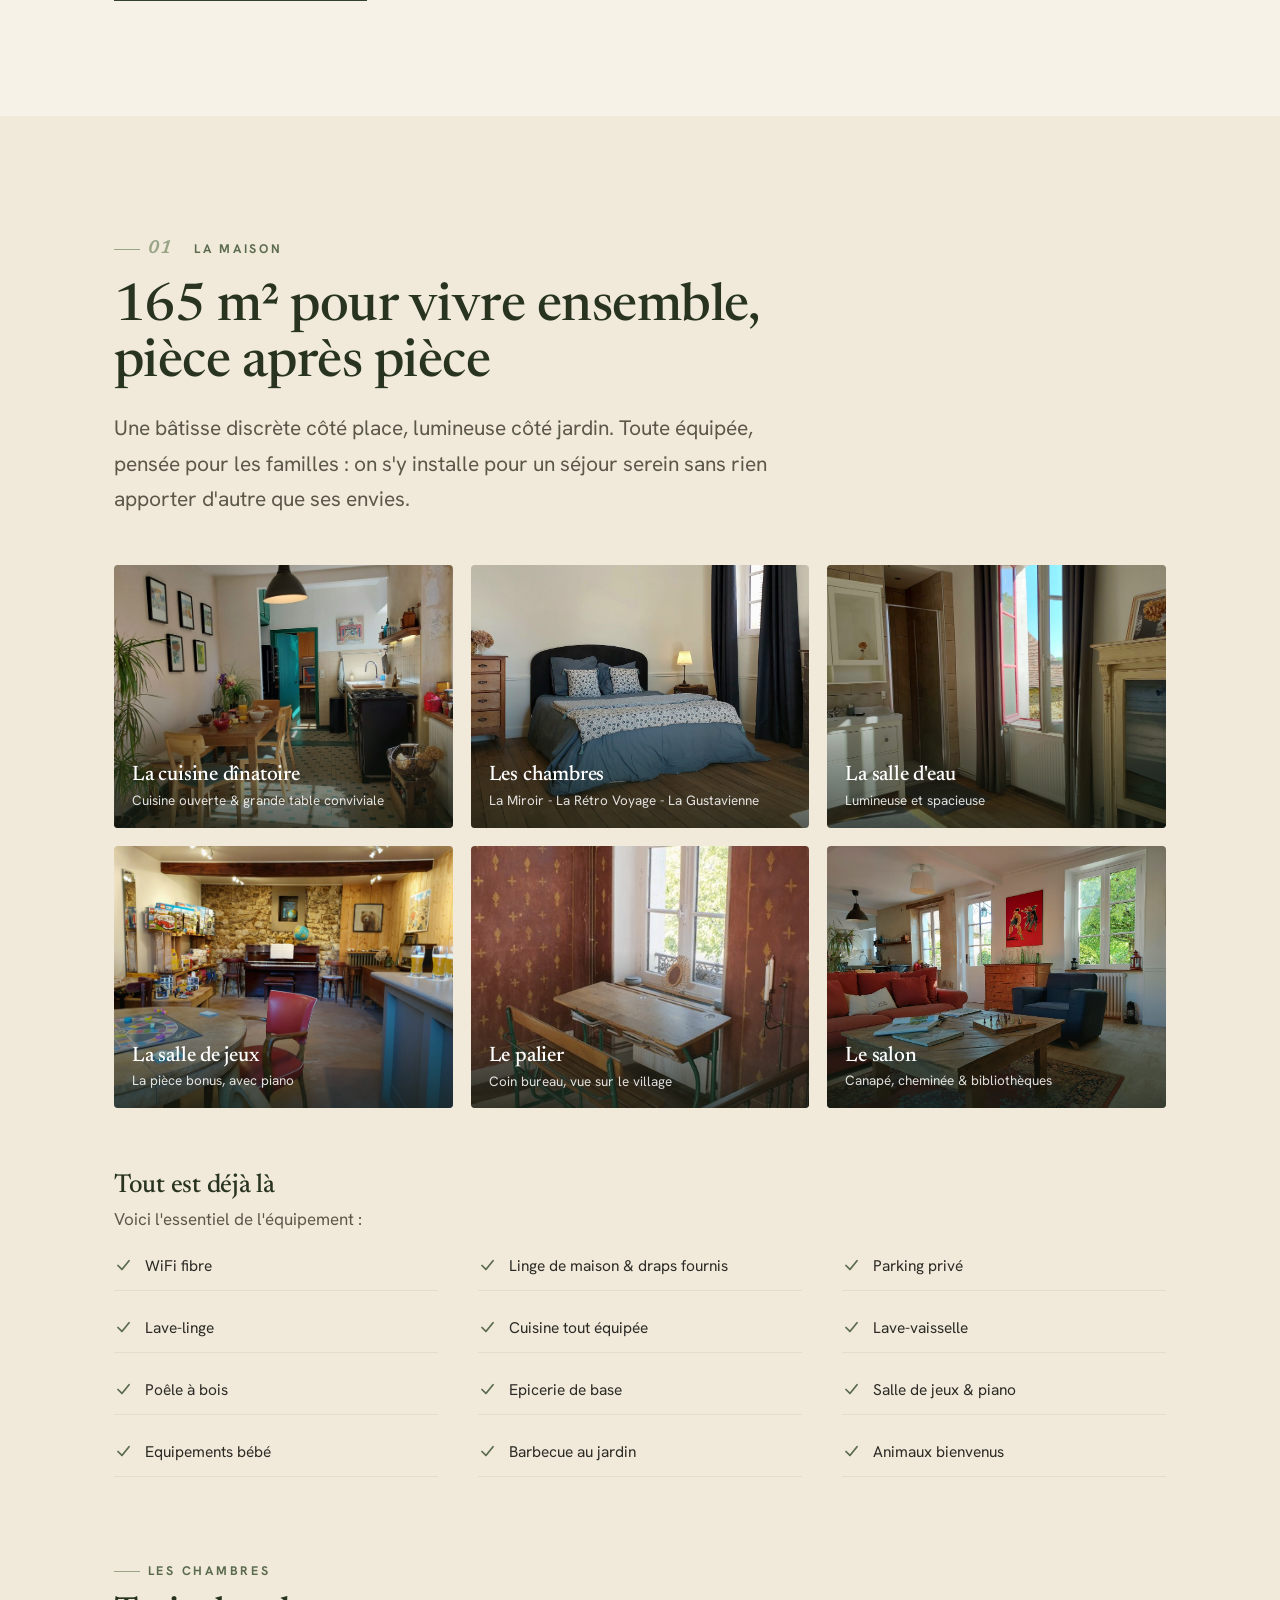
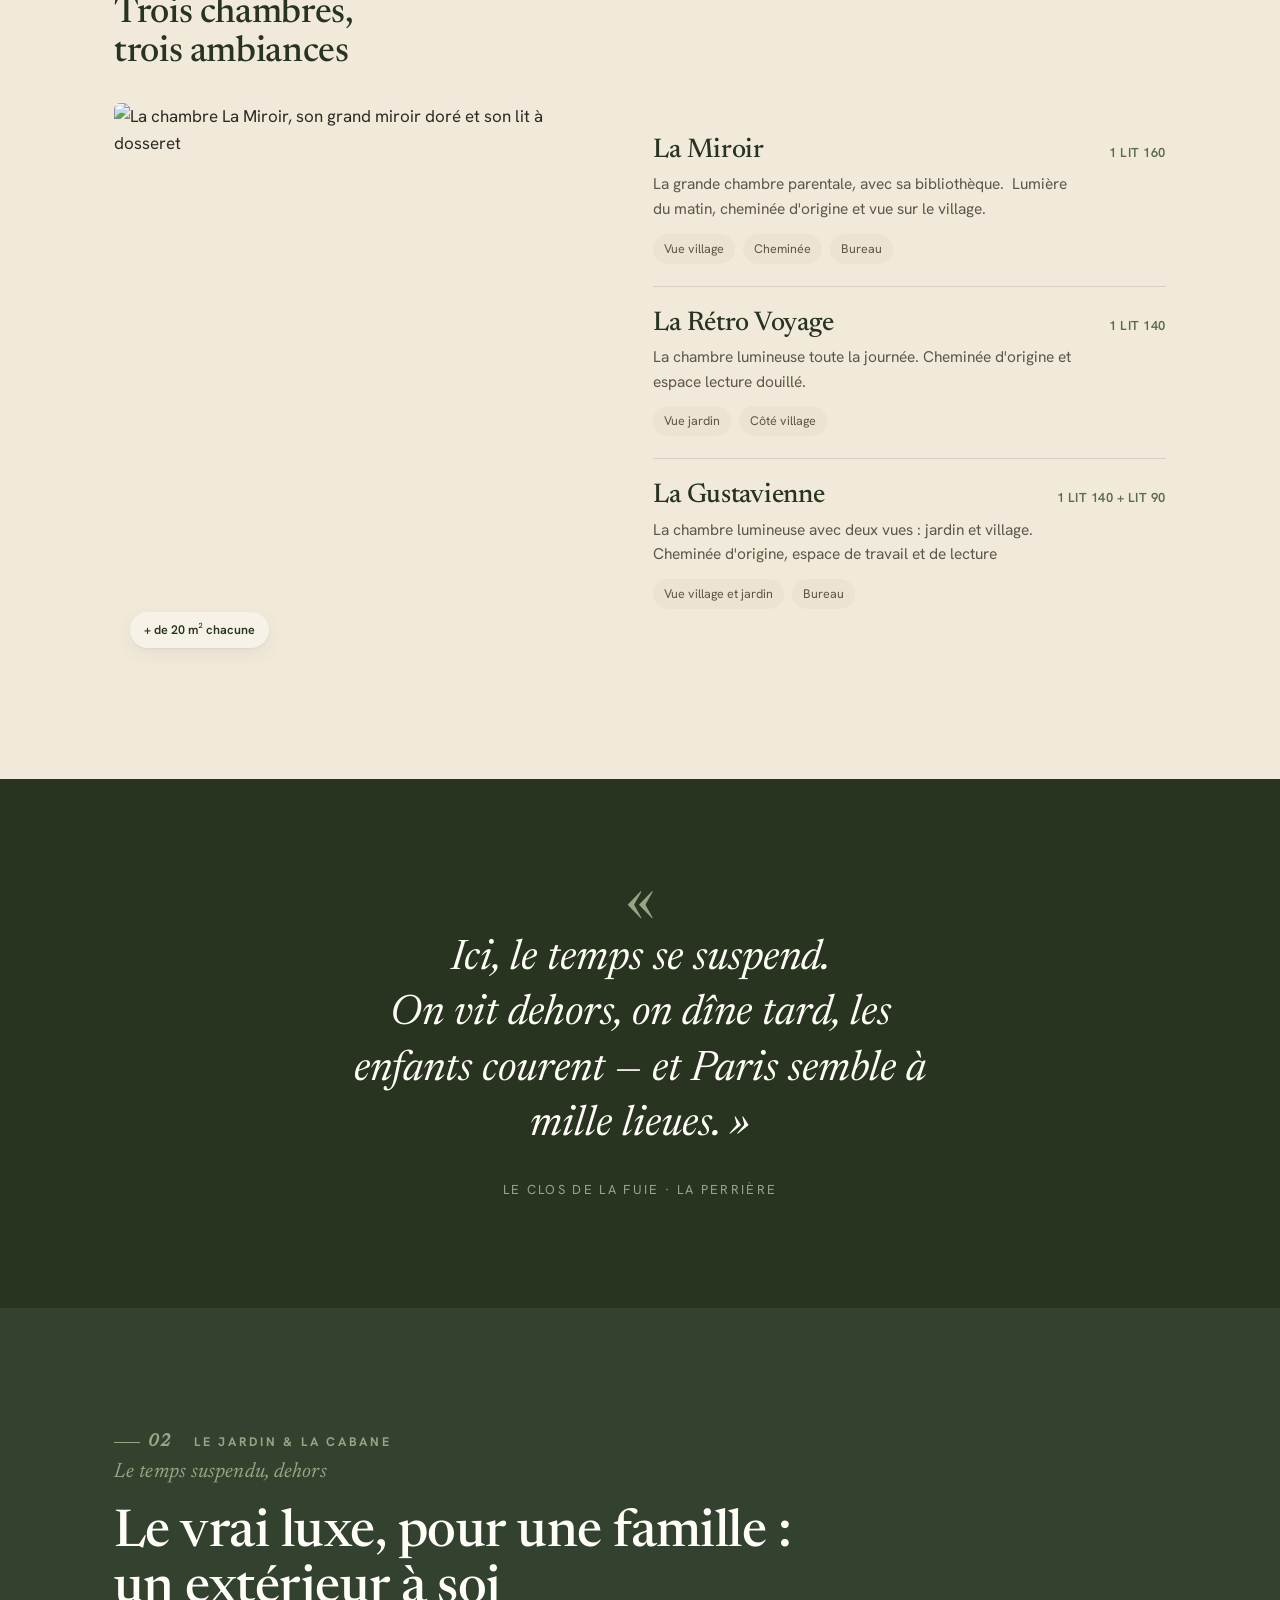
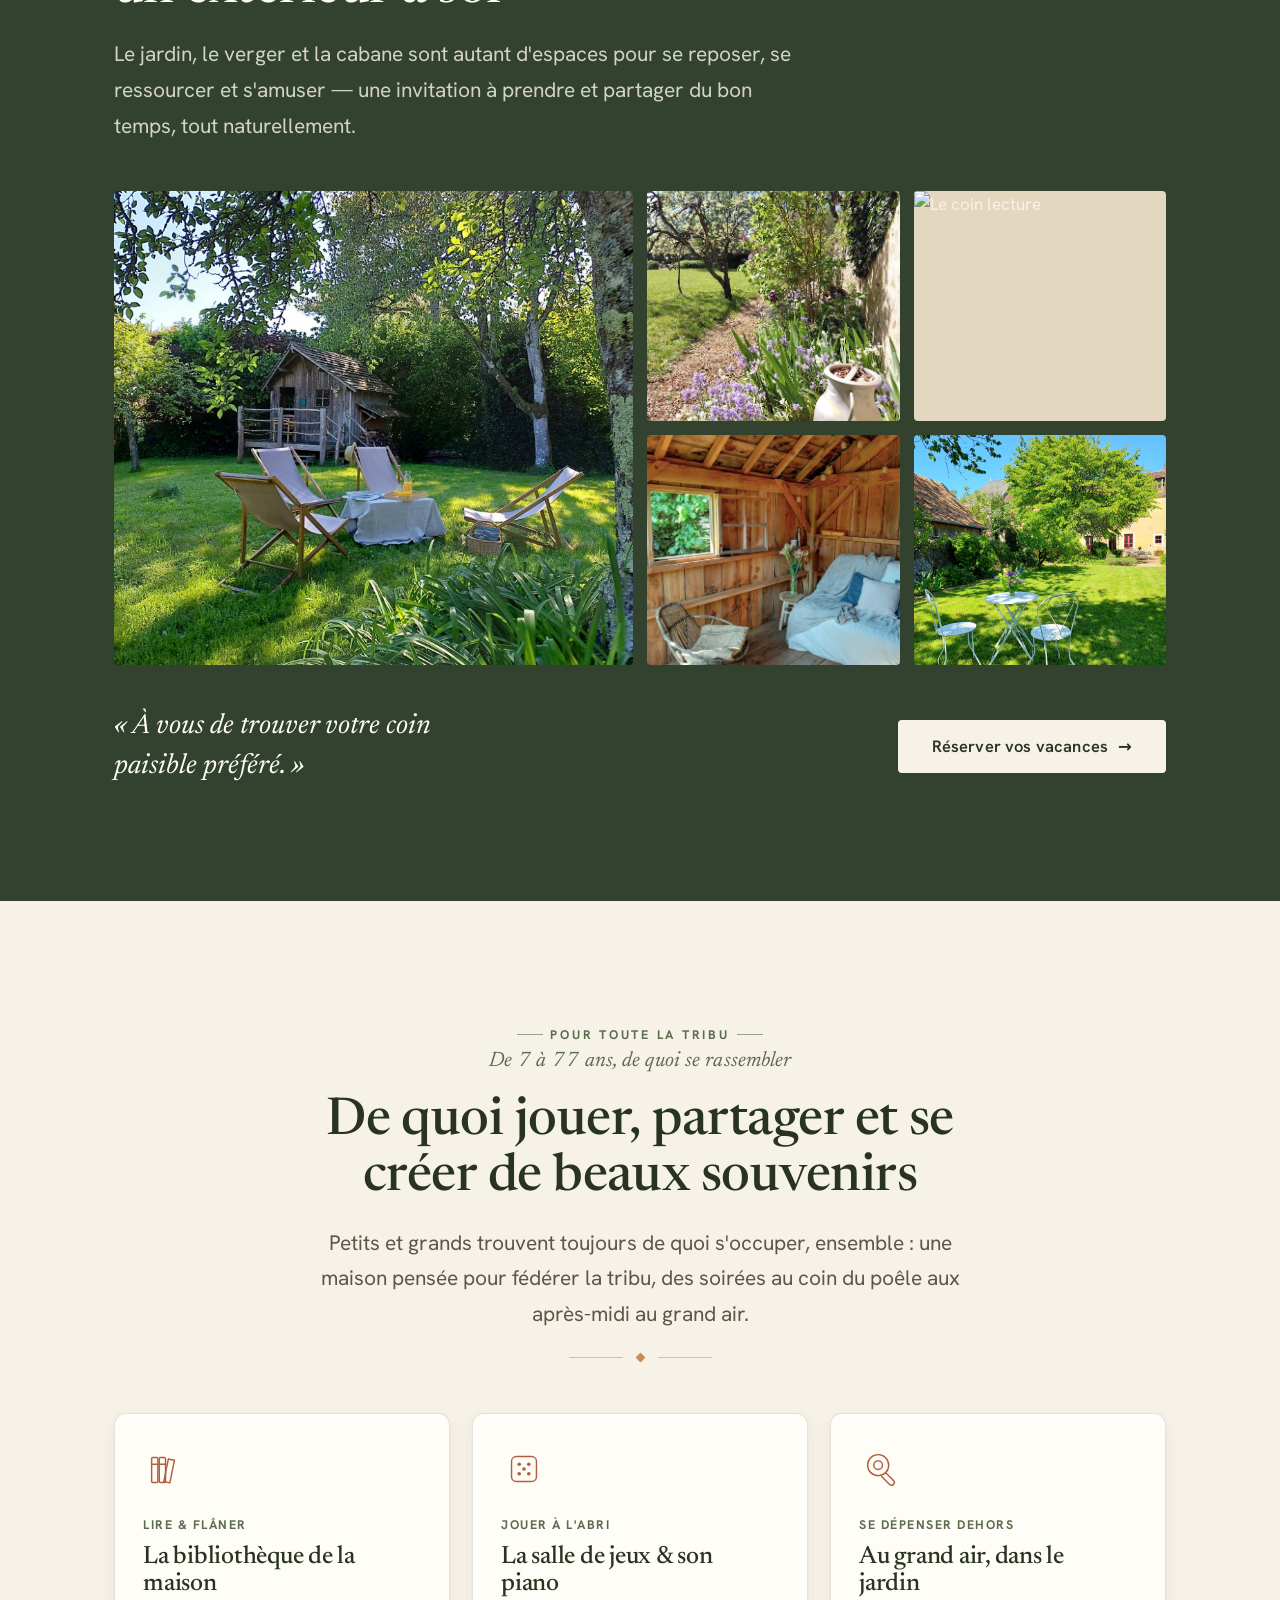
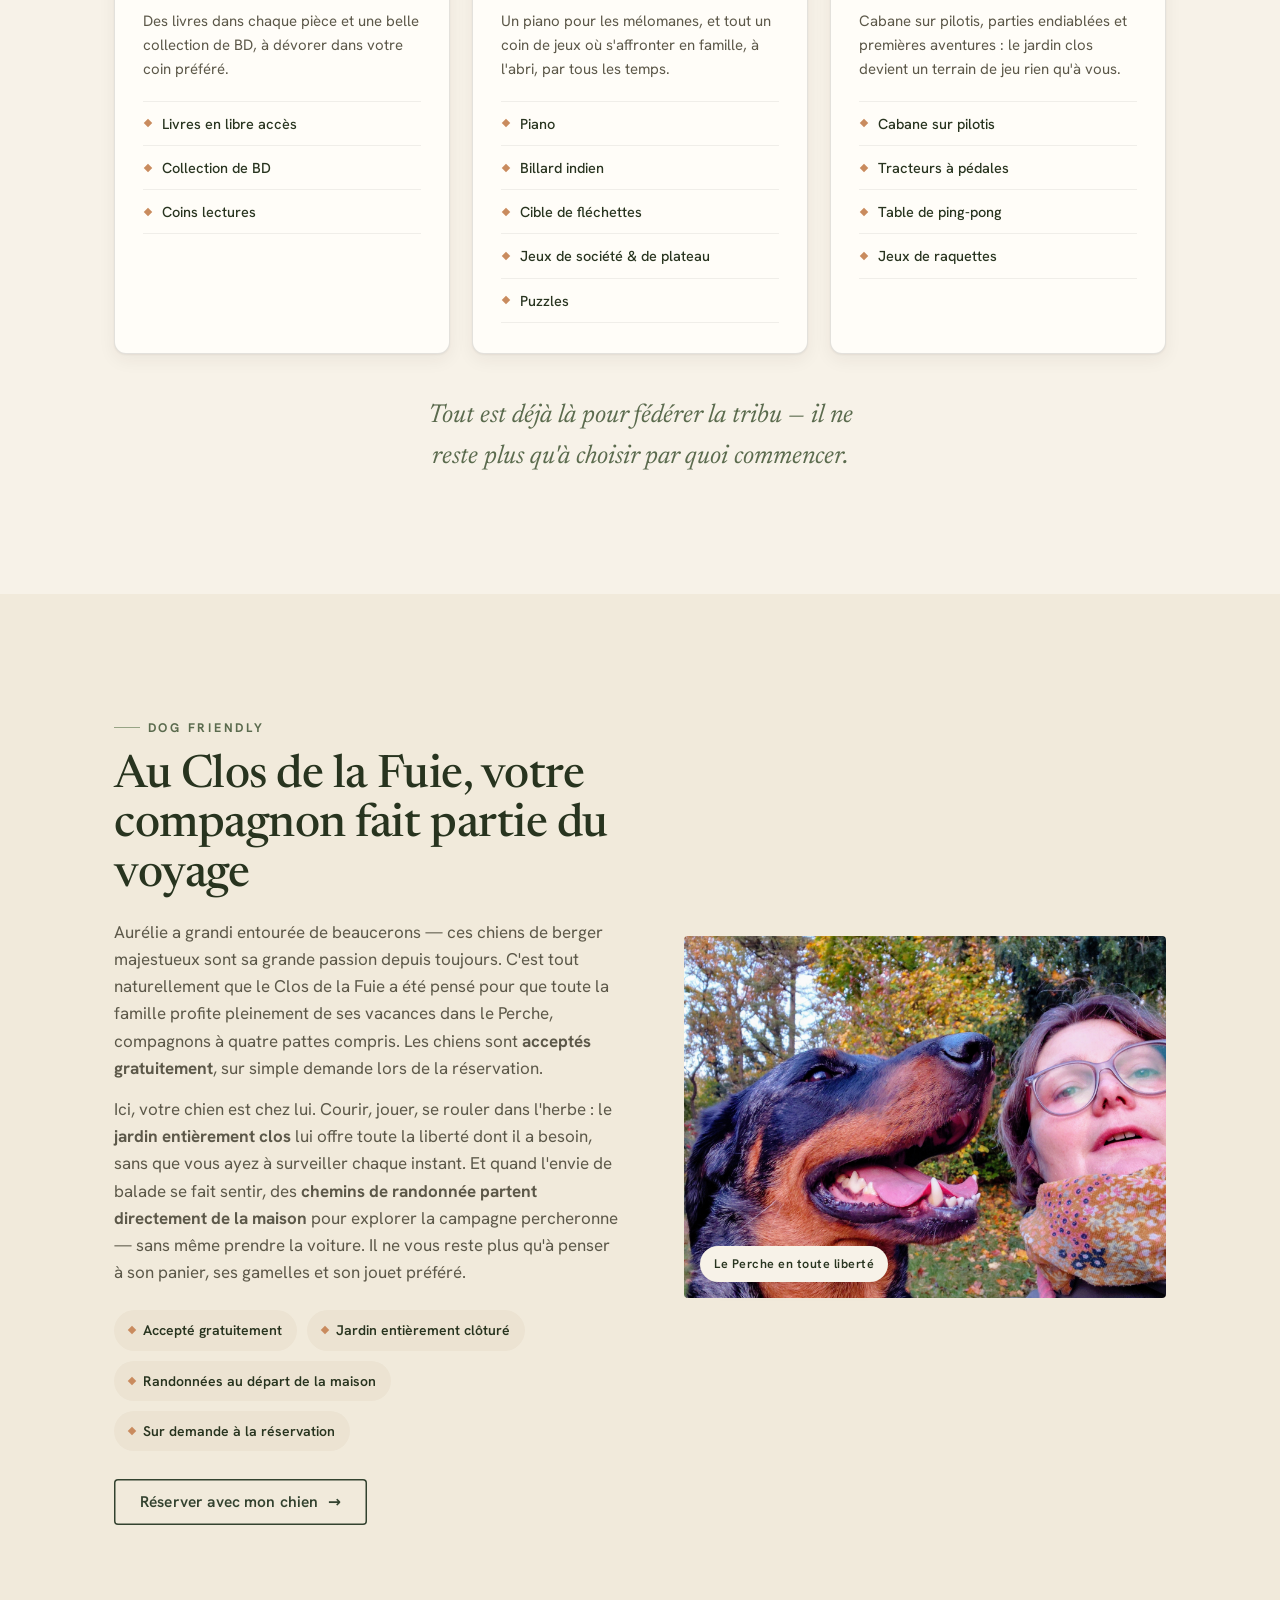
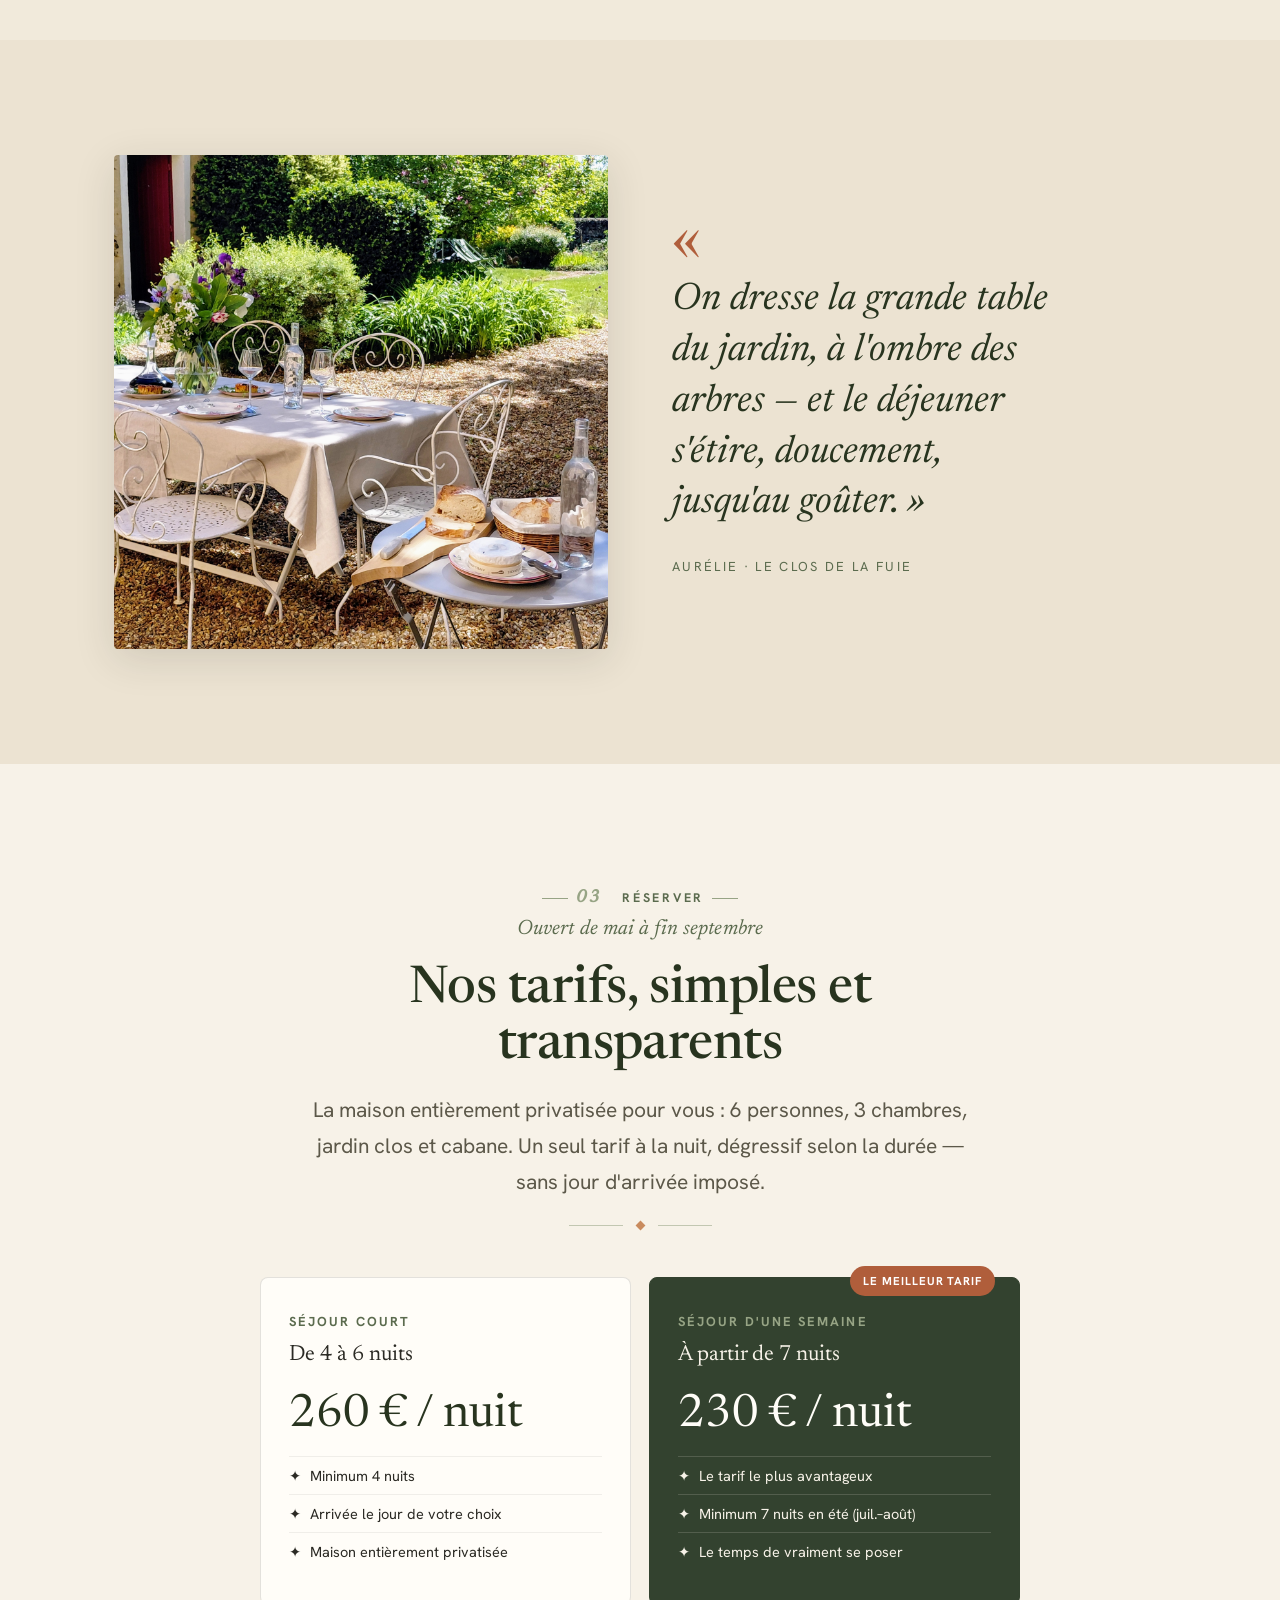
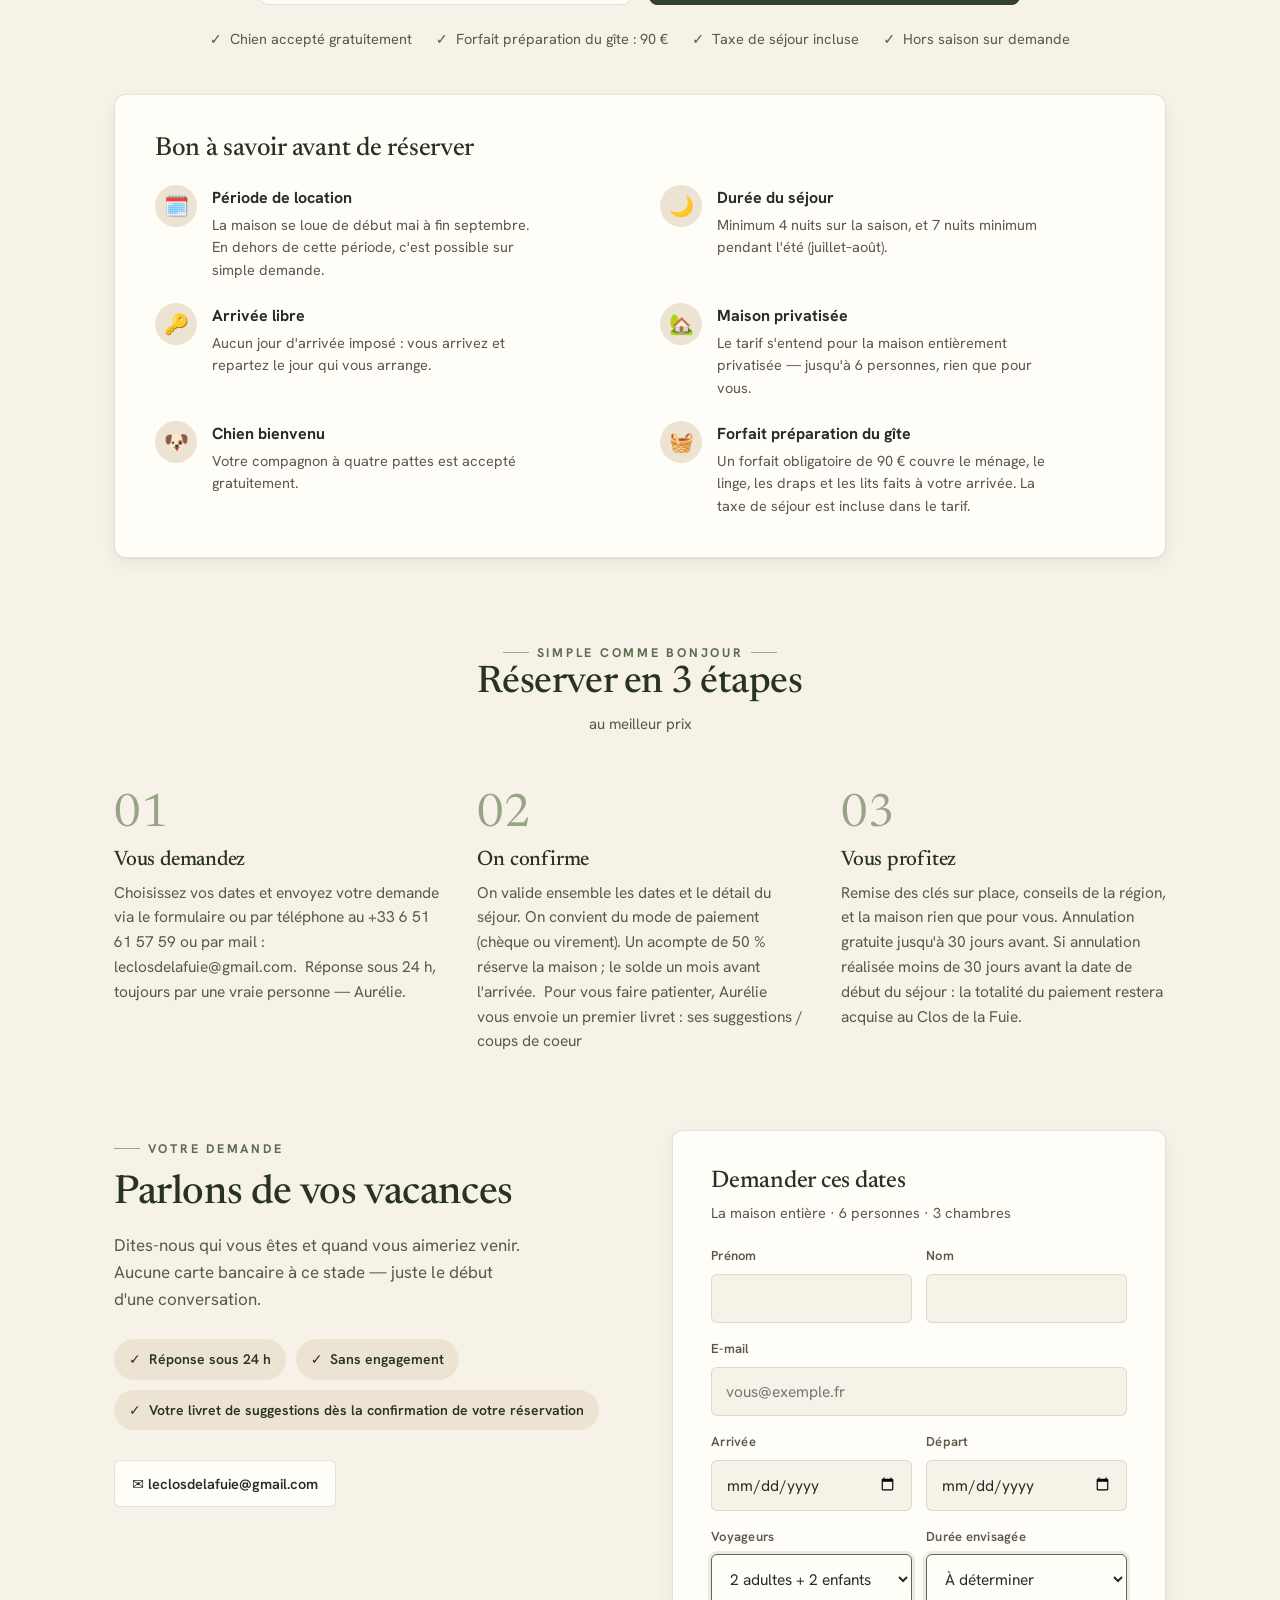
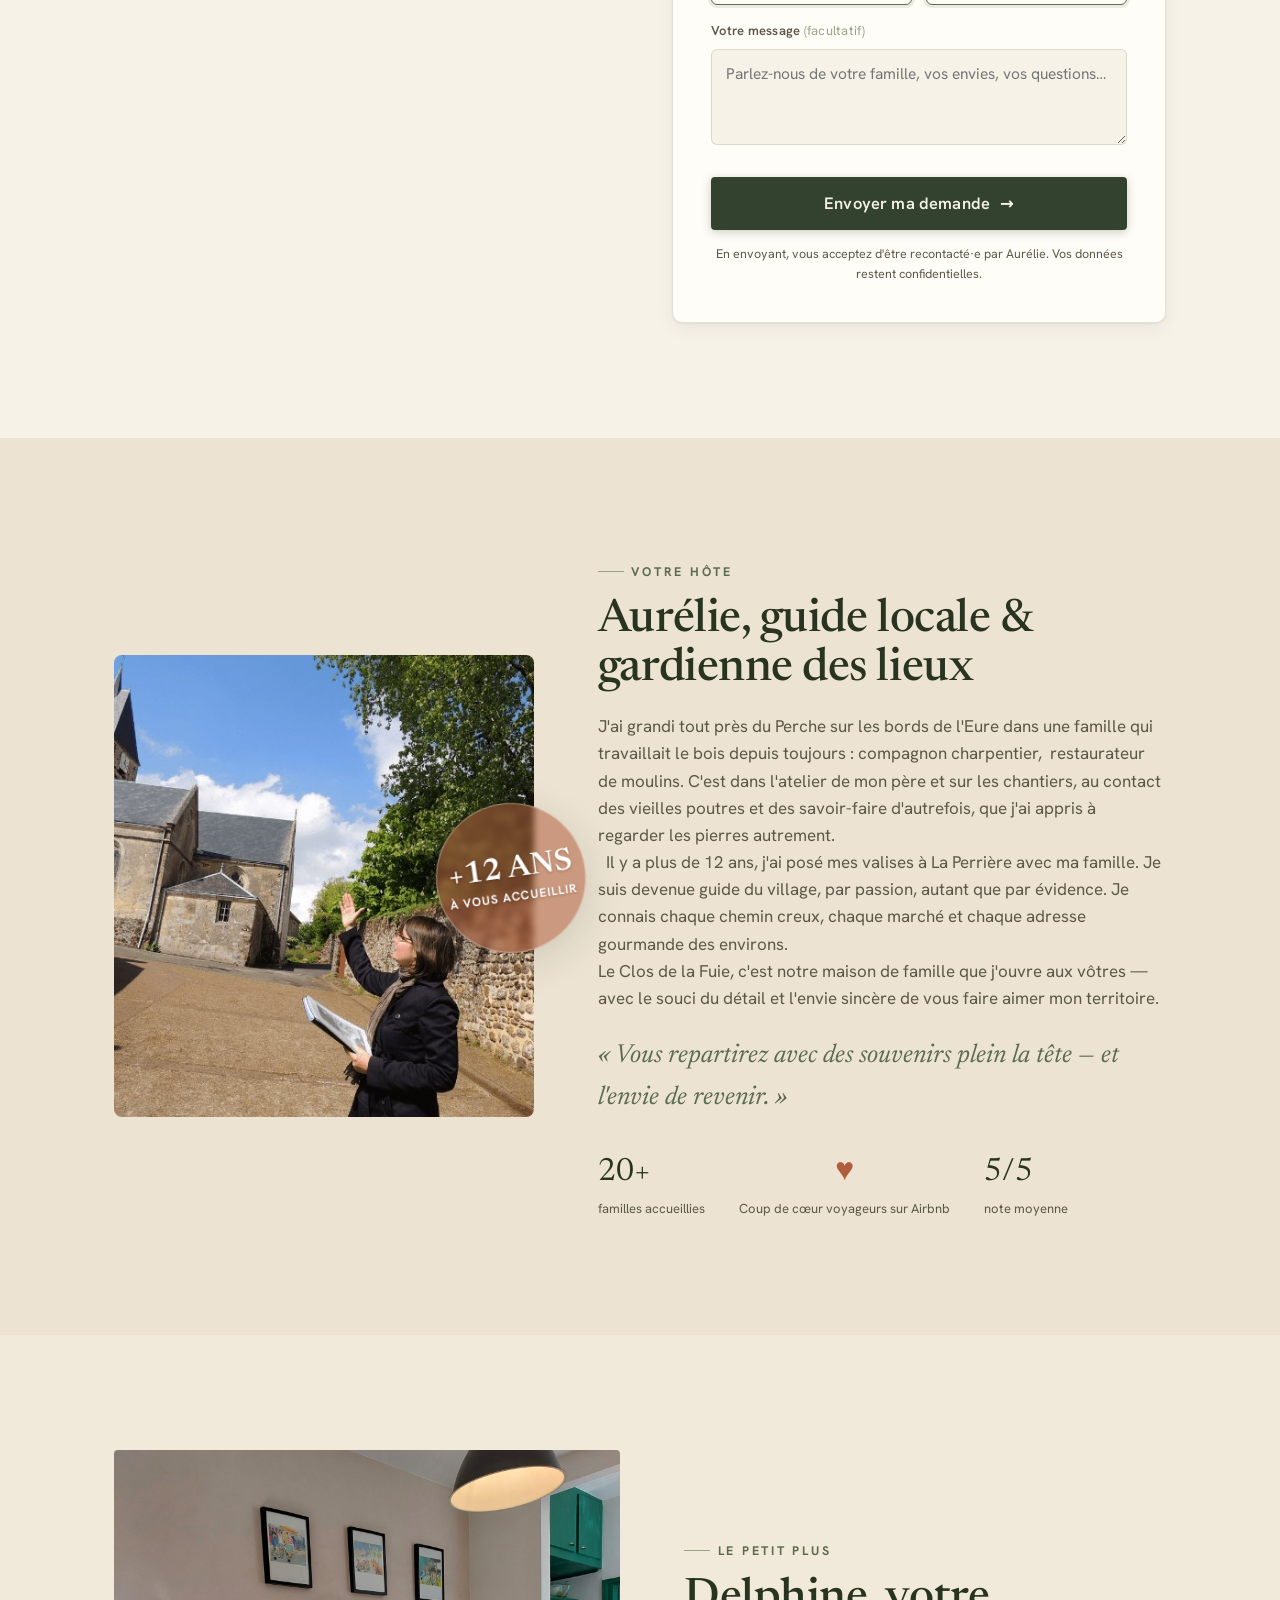
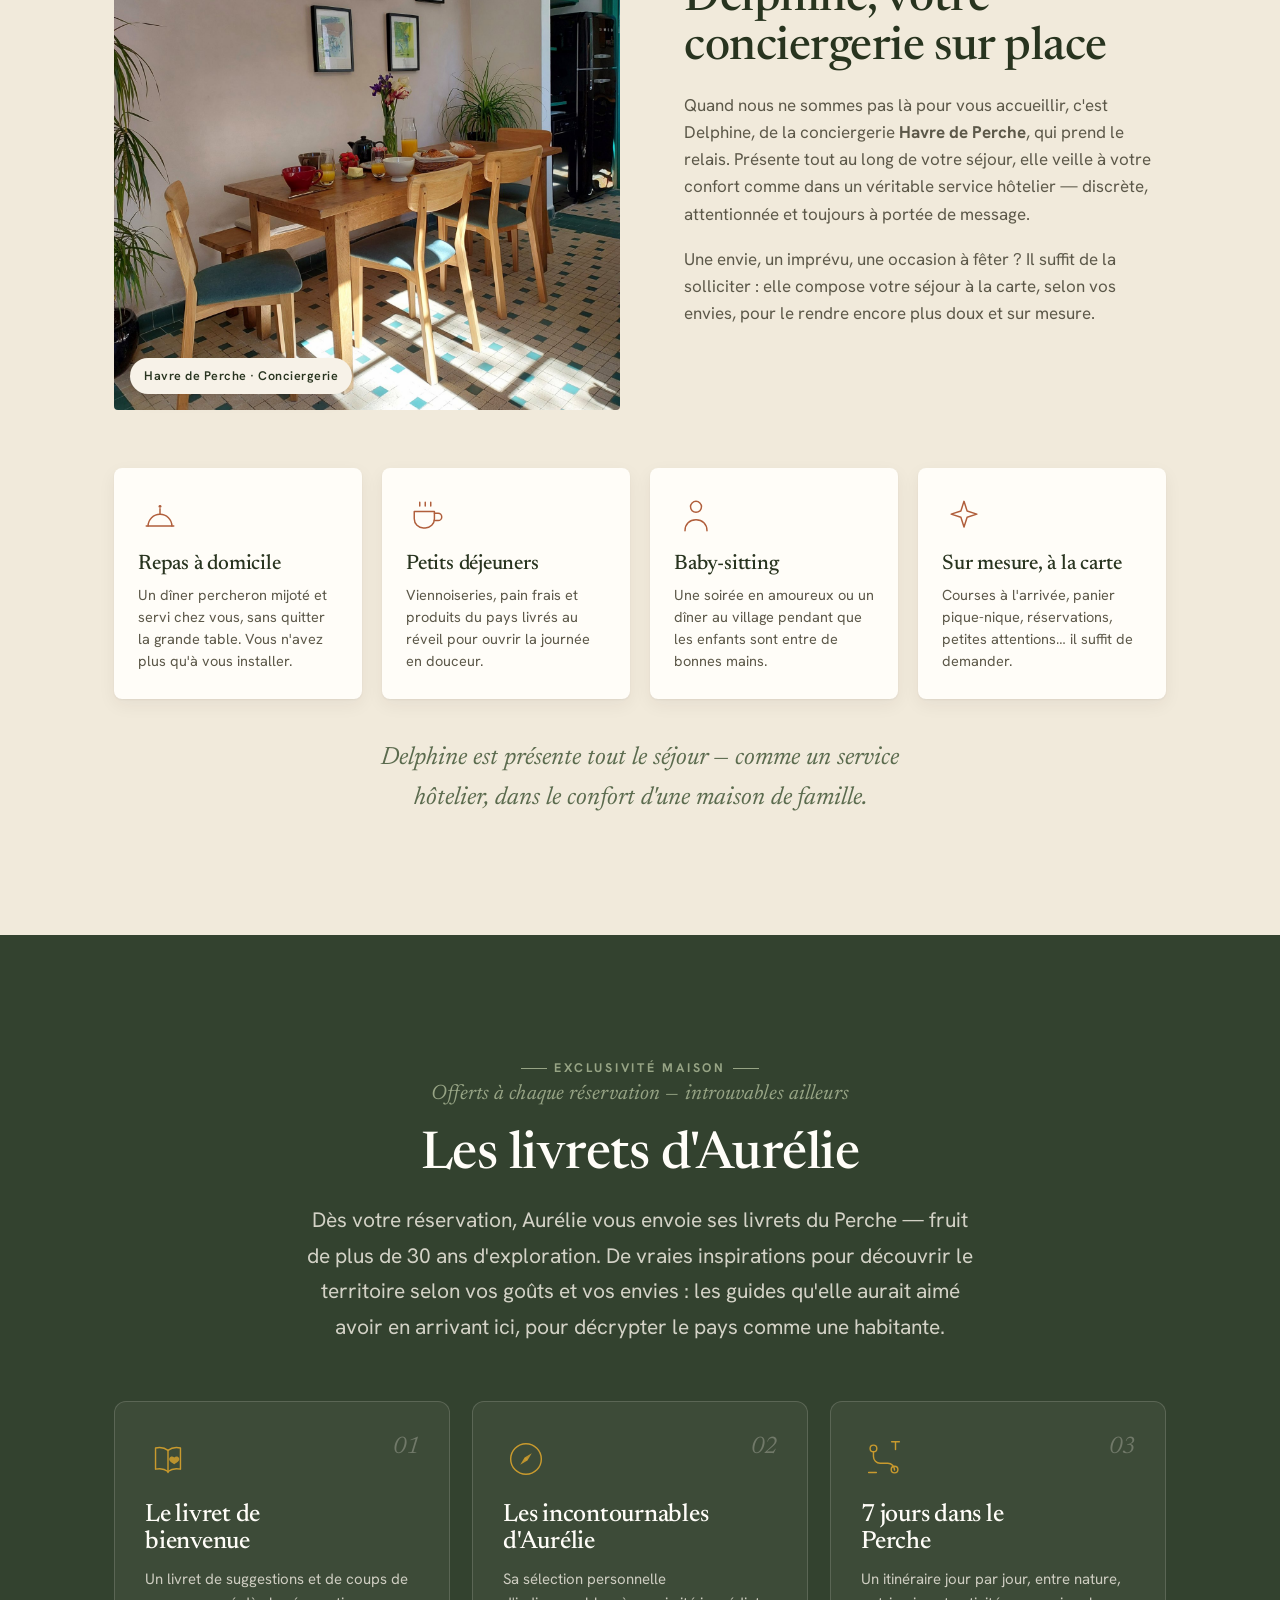
==== commit 4d9019b6: "fix: supprimer bouton Tous les articles (lien WordPress mort)" ====
--- a/index.html
+++ b/index.html
@@ -768,7 +768,6 @@
         <h2 data-i18n="journal.h">Le Perche, raconté par Aurélie</h2>
         <p class="lead" data-i18n="journal.lead">Patrimoine, balades, bonnes adresses et histoires du pays : retrouvez tous nos articles sur le blog du Clos de la Fuie.</p>
       </div>
-      <a class="btn btn-ghost" href="https://leclosdelafuie.fr/blogperchepatrimoines/" target="_blank" rel="noopener" data-i18n="journal.all">Tous les articles <span class="arrow">→</span></a>
     </div>
 
     <div class="journal-grid reveal d1">
